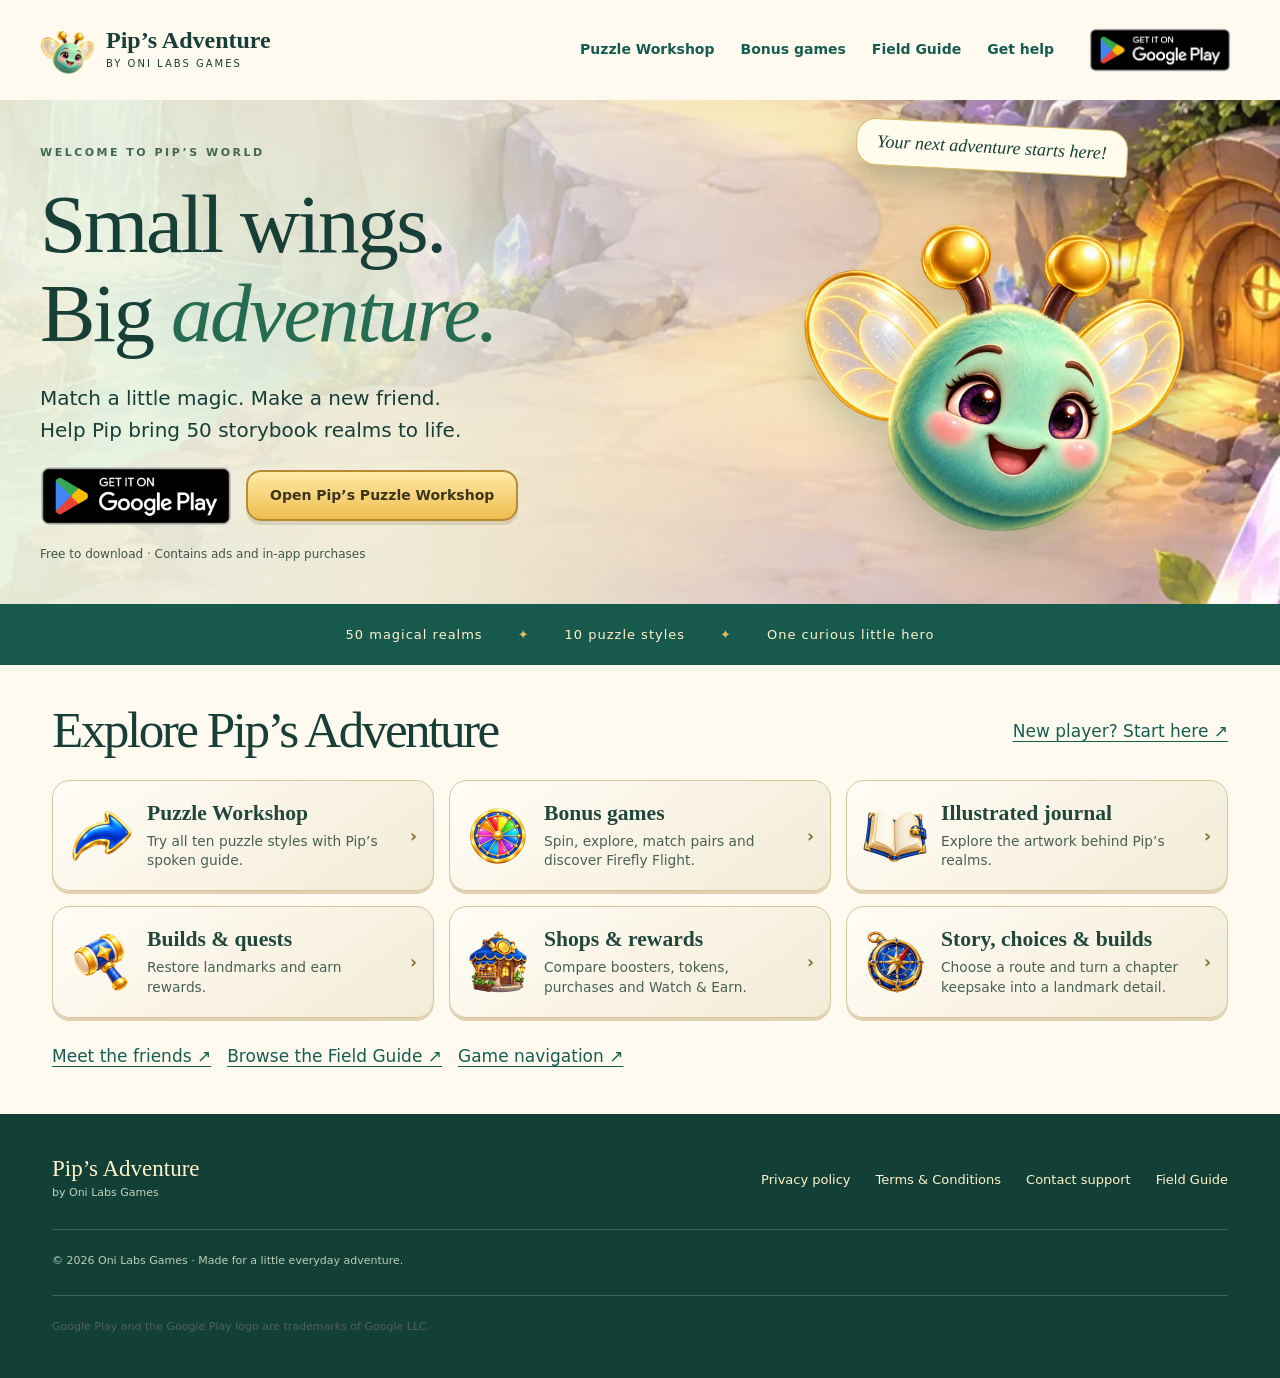
==== index.html @ 431d083e "Update the Android wallet, trail gift and story choice guides" ====
<!doctype html>
<html lang="en-CA">
<head>
<!-- Google tag (gtag.js) -->
<script async src="https://www.googletagmanager.com/gtag/js?id=G-JYRZ8F8B67"></script>
<script>
  window.dataLayer = window.dataLayer || [];
  function gtag(){dataLayer.push(arguments);}
  gtag('js', new Date());
  gtag('config', 'G-JYRZ8F8B67');
</script>
<meta charset="utf-8"><meta name="viewport" content="width=device-width,initial-scale=1">
<title>Pip’s Adventure · A little magic, a helping hand</title>
<meta name="description" content="Meet Pip and friends, explore magical worlds and find your next move. The official player guide to puzzles, boosters, building, Discovery, Daily Pairs and Firefly Flight.">
<meta name="theme-color" content="#175c50"><link rel="canonical" href="https://cliffman1978-source.github.io/">
<meta property="og:title" content="Pip’s Adventure · Your next little adventure"><meta property="og:description" content="Meet the friends. Learn the puzzles. Bring a world to life."><meta property="og:image" content="https://cliffman1978-source.github.io/assets/forest.webp"><meta property="og:type" content="website">
<link rel="icon" href="assets/pip.webp" type="image/webp"><link rel="stylesheet" href="style.css?v=chapter-walkthrough"><script src="site.js?v=adventure-hub" defer></script><script src="guide-visuals.js?v=adventure-hub" defer></script>
</head><body>
<a class="skip" href="#main">Skip to content</a>
<header class="header"><a class="brand" href="#home"><img src="assets/pip.webp" alt="" width="54" height="54"><span>Pip’s Adventure<small>BY ONI LABS GAMES</small></span></a><nav aria-label="Main navigation"><a href="#puzzles">Puzzle Workshop</a><a href="#bonus">Bonus games</a><a href="#guide">Field Guide</a><a href="#support">Get help</a><a class="play-badge" href="https://play.google.com/store/apps/details?id=com.puzzlequest.newgame"><img src="assets/google-play-badge.png" alt="Get it on Google Play" width="646" height="250"></a></nav></header>
<main id="main"><div class="back-hub" hidden><a href="#explore">‹ All features</a></div>
<section id="home" class="hero" aria-labelledby="title"><div class="hero-art" aria-hidden="true"></div><div class="hero-content"><span class="eyebrow">WELCOME TO PIP’S WORLD</span><h1 id="title">Small wings.<br>Big <em>adventure.</em></h1><p>Match a little magic. Make a new friend.<br>Help Pip bring 50 storybook realms to life.</p><div class="actions"><a class="play-badge" href="https://play.google.com/store/apps/details?id=com.puzzlequest.newgame"><img src="assets/google-play-badge.png" alt="Get it on Google Play" width="646" height="250"></a><a class="button gold" href="#puzzles">Open Pip’s Puzzle Workshop</a></div><p class="fine">Free to download · Contains ads and in-app purchases</p></div><div class="pip-hero"><span class="hello">Your next adventure starts here!</span><img src="assets/pip.webp" width="512" height="512" alt="Pip, a cheerful mint-green fairy with glowing golden wings" fetchpriority="high"></div></section>
<div class="trail-strip"><span>50 magical realms</span><span aria-hidden="true">✦</span><span>10 puzzle styles</span><span aria-hidden="true">✦</span><span>One curious little hero</span></div>
<section class="section hub" id="explore"><div class="hub-heading"><h2>Explore Pip’s Adventure</h2><a href="#start">New player? Start here ↗</a></div><div class="hub-grid"><a class="hub-tile" href="#puzzles"><img src="assets/icons/move.webp" width="64" height="64" alt=""><span><strong>Puzzle Workshop</strong><small>Try all ten puzzle styles with Pip’s spoken guide.</small></span><b aria-hidden="true">›</b></a><a class="hub-tile" href="#bonus"><img src="assets/icons/wheel.webp" width="64" height="64" alt=""><span><strong>Bonus games</strong><small>Spin, explore, match pairs and discover Firefly Flight.</small></span><b aria-hidden="true">›</b></a><a class="hub-tile" href="#journal"><img src="assets/icons/book.webp" width="64" height="64" alt=""><span><strong>Illustrated journal</strong><small>Explore the artwork behind Pip’s realms.</small></span><b aria-hidden="true">›</b></a><a class="hub-tile" href="#worlds"><img src="assets/icons/hammer.webp" width="64" height="64" alt=""><span><strong>Builds &amp; quests</strong><small>Restore landmarks and earn rewards.</small></span><b aria-hidden="true">›</b></a><a class="hub-tile" href="#shops"><img src="assets/icons/coin_shop.webp" width="64" height="64" alt=""><span><strong>Shops &amp; rewards</strong><small>Compare boosters, tokens, purchases and Watch &amp; Earn.</small></span><b aria-hidden="true">›</b></a><a class="hub-tile" href="#story"><img src="assets/icons/compass.webp" width="64" height="64" alt=""><span><strong>Story, choices &amp; builds</strong><small>Choose a route and turn a chapter keepsake into a landmark detail.</small></span><b aria-hidden="true">›</b></a></div><div class="hub-links"><a href="#friends">Meet the friends ↗</a><a href="#guide">Browse the Field Guide ↗</a><a href="#navigation">Game navigation ↗</a></div></section>
<section class="section puzzle-workshop" id="puzzles" aria-labelledby="practice-title">
<span id="films" aria-hidden="true"></span><h2 id="practice-title">Pip’s Puzzle Workshop</h2>
<p>Practise a move with Sunflower Valley’s flower gems. Choose a puzzle style, then tap the board or listen to the game’s guide.</p>
<div id="puzzle-practice" hidden><div class="practice-copy"><label for="practice-mode">Puzzle style</label>
<select id="practice-mode"><option value="swap">Match 3</option><option value="tap_groups">Gather</option><option value="diagonal_swap">Diagonal Match</option><option value="cross_gather">Cross Gather</option><option value="rising_tides">Rising Tides</option><option value="row_shift">River Rows</option><option value="column_shift">Wind Columns</option><option value="star_hop">Star Hop</option><option value="diagonal_groups">Diagonal Gather</option><option value="bloom_groups">Bloom Gather</option></select>
<p class="practice-rule"></p><div class="practice-speech" role="group" aria-label="Spoken puzzle guidance"><button type="button" data-cue="rule">Hear the rule</button><button type="button" data-cue="tip">Hear a move tip</button></div><audio id="practice-voice" preload="none"></audio><label class="practice-confirm-pref"><input type="checkbox" id="speak-correct" checked> Speak correct moves</label>
<p class="practice-details"></p></div><div class="practice-play"><div class="practice-board" role="group" aria-label="Practice board, three rows and four columns"></div>
<p role="status" aria-live="polite"></p><div class="practice-actions"><button type="button" class="practice-hint">Show a hint</button><button type="button" class="practice-reset">Try again</button></div></div></div>
<noscript><p>Open the <a href="#guide">Field Guide</a> for the illustrated rules for all ten styles.</p></noscript>
<script type="application/json" id="practice-data">[{"mode": "swap", "title": "MATCH 3", "controls": "Swap up, down, left or right. Make a row or column of 3+ matching gems.", "details": "Swipe between neighbouring gems, or tap one and then the other. Diagonal swaps and diagonal matches do not count. A swap that makes no match moves back.", "caption": "Swap up to make a row of three."}, {"mode": "tap_groups", "title": "GATHER", "controls": "Tap 2+ same-colour gems touching up, down, left or right. No swapping or diagonals.", "details": "Tap any gem in the connected group to clear it. Groups can turn corners along shared edges. After gems fall, new connections involving gems already on the board can clear automatically without another move. Groups made entirely of new refill gems wait for your next tap. Groups of 5–6 make a row power, 7–8 a bomb, and 9+ a rainbow. Tap a power to activate it.", "caption": "Tap the pair; both touching gems clear."}, {"mode": "diagonal_swap", "title": "DIAGONAL MATCH", "controls": "Swap neighbours, including diagonally. Make a row or column of 3+ matching gems.", "details": "Swipe between neighbouring gems, or tap one and then the other. You may swap diagonally, but a diagonal line does not count as a match.", "caption": "Swap diagonally to make a horizontal row of three."}, {"mode": "cross_gather", "title": "CROSS GATHER", "controls": "Tap a gem: clear 2+ of its colour in straight lines up/down/left/right. No turns.", "details": "The tapped gem counts toward the total. Each line stops at a different colour, gap or blocker. Lines cannot turn corners or go diagonally. After gems fall, new connections involving gems already on the board can clear automatically without another move. Groups made entirely of new refill gems wait for your next tap. Groups of 5–6 make a row power, 7–8 a bomb, and 9+ a rainbow. Tap a power to activate it.", "caption": "Tap the centre: straight lines clear; the matching corner stays."}, {"mode": "rising_tides", "title": "RISING TIDES", "controls": "Swap to match 3+ in a row or column. Gems rise; deliver relics to the TOP arrows.", "details": "Swap neighbouring gems up, down, left or right. Gems refill from below. Clear ABOVE a relic to lift it to the top exit.", "caption": "Make a row of three; gems rise and refill from below."}, {"mode": "row_shift", "title": "RIVER ROWS", "controls": "Shift a row one space left or right. Make a row or column of 3+ matching gems.", "details": "Swipe left or right, or tap two horizontal neighbours. The connected row wraps at its ends; gaps and blockers stop the segment. Tap a power to fire it, or shift its row to fire it. A shift with no match or power moves back.", "caption": "Swipe one space left; the row wraps and makes a column of three."}, {"mode": "column_shift", "title": "WIND COLUMNS", "controls": "Shift a column one space up or down. Make a row or column of 3+ matching gems.", "details": "Swipe up or down, or tap two vertical neighbours. The connected column wraps at its ends; gaps and blockers stop the segment. Tap a power to fire it, or shift its column to fire it. A shift with no match or power moves back.", "caption": "Swipe one space up; the column wraps and makes a row of three."}, {"mode": "star_hop", "title": "STAR HOP", "controls": "Tap a gem, then a gold-ringed gem to swap them. Line up 3 of one colour in a row or column.", "details": "The two gems swap places in an L: two spaces across and one up or down, or two up or down and one across. Either end can complete the line. A hop with a power gem activates it.", "caption": "Tap the two ends of the L. Watch the three matching gems line up."}, {"mode": "diagonal_groups", "title": "DIAGONAL GATHER", "controls": "Tap 2+ same-colour gems touching by an edge OR a corner. No swapping.", "details": "The whole connected group clears, including diagonal connections. After gems fall, new connections involving gems already on the board can clear automatically without another move. Groups made entirely of new refill gems wait for your next tap. Groups of 5–6 make a row power, 7–8 a bomb, and 9+ a rainbow. Tap a power to activate it.", "caption": "Tap the pair connected diagonally; both gems clear."}, {"mode": "bloom_groups", "title": "BLOOM GATHER", "controls": "Tap 3+ same-colour gems touching up, down, left or right. Pairs do not clear.", "details": "No swapping or diagonals. Groups can turn corners along shared edges. After gems fall, new connections involving gems already on the board can clear automatically without another move. Groups made entirely of new refill gems wait for your next tap. Groups of 5–6 make a row power, 7–8 a bomb, and 9+ a rainbow. Tap a power to activate it.", "caption": "Tap all three connected gems in the L-shaped group."}]</script>
<h3 class="journal-title">Which move helps you win?</h3><div class="practice-notes"><article><h4>Read the goal before you move</h4><p>If the goal asks for blue gems, a long red match can spend a move without advancing that counter. Tap the goal panel during a level to review what remains.</p><audio controls preload="none" aria-label="Listen to the game cue for goals" src="assets/puzzle-voice/goals.mp3"></audio><a href="#your-mission">Level goals ↗</a></article><article><h4>Ice and crates need different hits</h4><p>Make a match on an icy tile to remove a layer. For a crate, make the match beside it. The dots on each obstacle show how many hits it still needs.</p><audio controls preload="none" aria-label="Listen to the game cue for obstacles" src="assets/puzzle-voice/obstacles.mp3"></audio><a href="#break-the-ice">Obstacle guide ↗</a></article><article><h4>Make a power, then fire it</h4><p>In a swap puzzle, a T or L of five matching gems makes a bomb. In Gather, a connected group of seven or eight makes one. If the goal counts activations, fire the bomb to advance the counter.</p><audio controls preload="none" aria-label="Listen to the game cue for powers" src="assets/puzzle-voice/powers.mp3"></audio><a href="#make-a-bomb">Bomb rules ↗</a></article></div><script defer src="puzzle-lab.js?v=correct-move"></script></section>
<section class="section" id="journal"><h2>Pip’s illustrated journal</h2><div class="realm-gallery"><figure><a href="assets/journal/coral-kingdom.webp" aria-label="View full illustration of Coral Kingdom"><img src="assets/journal/coral-kingdom.webp" width="896" height="1344" loading="lazy" alt="A shell-lined path winds past pink coral and turquoise underwater terraces."></a><figcaption>Coral Kingdom</figcaption></figure><figure><a href="assets/journal/copperleaf-railway.webp" aria-label="View full illustration of Copperleaf Railway"><img src="assets/journal/copperleaf-railway.webp" width="896" height="1344" loading="lazy" alt="Copper rails cross timber bridges above waterfalls and autumn woodland."></a><figcaption>Copperleaf Railway</figcaption></figure><figure><a href="assets/journal/paperwing-library.webp" aria-label="View full illustration of Paperwing Library"><img src="assets/journal/paperwing-library.webp" width="896" height="1344" loading="lazy" alt="Book-shaped bridges lead through green terraces to a golden library above the clouds."></a><figcaption>Paperwing Library</figcaption></figure><figure><a href="assets/journal/aurora-palace.webp" aria-label="View full illustration of Aurora Palace"><img src="assets/journal/aurora-palace.webp" width="896" height="1344" loading="lazy" alt="Lanterns mark an icy mountain trail beneath the northern lights."></a><figcaption>Aurora Palace</figcaption></figure></div></section>
<section class="section first-steps" id="start"><div class="section-intro"><span class="eyebrow">YOUR FIRST FEW STEPS</span><h2>A world worth<br>putting back together.</h2><p>Every puzzle is another step on Pip’s journey. Here’s where to begin.</p></div><ol class="steps"><li><span class="step-number">01</span><div><h3>Read your mission</h3><p>Open Play and check the level briefing. Complete every goal before your moves or time run out. Different puzzle styles use different controls.</p><a href="#your-mission">Understand your goals ↗</a></div></li><li><span class="step-number">02</span><div><h3>Make your next move</h3><p>Match, gather or shift gems. Create power gems, work around obstacles and follow the gold hint arrow when you need a nudge.</p><a href="#guide" data-pick="Puzzle styles">Explore all ten puzzle styles ↗</a></div></li><li><span class="step-number">03</span><div><h3>Build something lovely</h3><p>Earn Build Coins from your level ratings. Tap a highlighted building on My Map to restore its next stage and continue the story.</p><a href="#build-your-world">Learn about building ↗</a></div></li></ol></section>
<section class="section story-guide" id="story">
<h2>How Pip’s story, choices &amp; builds work</h2>
<p>A chapter connects five puzzle levels to one story decision and a worksite. Your route decides where Pip plays. Your ending gives Pip a keepsake. At the worksite, you decide what to make with it.</p>
<div class="chapter-steps">
<article><img src="assets/icons/book.webp" width="54" height="54" alt=""><h3>Choose where Pip goes</h3><p>Open the current chapter in Pip’s Journal. Listen to the scene, pause, or use <strong>Choose a route</strong> to jump to the decision. Each card shows where Pip can go and what it takes to unlock the route.</p><p>In the Android update, blue is free, mint requires one rewarded ad, lavender requires two, and gold shows the coin price. A gold route asks you to confirm the price. You can choose another path before you pay. Once saved, the route stays with that chapter, and revisiting it costs nothing.</p></article>
<article><img src="assets/icons/compass.webp" width="54" height="54" alt=""><h3>Choose how the encounter ends</h3><p>On your route, read the clue and pick one of two endings. The buttons tell you what Pip can do. Once you choose, the story reveals what happened, which keepsake Pip found, and any gold gained or lost.</p><p>Your destination sets the realm for the chapter’s five puzzles. Your ending helps determine the next chapter’s destinations. A keepsake can also bring back someone you helped. Use <strong>Chapter notes</strong> to revisit the story.</p></article>
<article><img src="assets/icons/hammer.webp" width="54" height="54" alt=""><h3>Bring the keepsake to the worksite</h3><p>After the ending, choose <strong>Build with</strong> your keepsake. Preview one of four designs on the parcel. Choose the free detail, complete the ads shown for an ad-supported detail, or confirm the displayed gold price for a premium detail. The saved detail appears on the landmark. Your route determines which designs you can pick.</p><p>Placing a design saves your plan. To construct the stage, spend the Build Coins shown at the worksite. If the landmark is already finished, use <strong>Decorate with</strong> to add missing story details to the existing build.</p></article>
</div>
<details class="chapter-example"><summary>See a worked example from chapter one <small>Story spoilers</small></summary>
<p>At the footbridge, Pip hears scratching beneath the boards. Across the water, a lantern flashes back. For levels 1–5, the four route cards offer these choices:</p>
<table><thead><tr><th scope="col">Pip’s choice</th><th scope="col">Puzzle realm</th><th scope="col">Fare</th></tr></thead><tbody>
<tr><td>Crawl under the bridge</td><td>Crystal Caverns</td><td>Free</td></tr>
<tr><td>Answer the lantern</td><td>Moonlight Marsh</td><td>Watch 1 ad</td></tr>
<tr><td>Wake the ferry bell</td><td>Toybox Town</td><td>Watch 2 ads</td></tr>
<tr><td>Charter the atlas ship</td><td>Velvet Theater</td><td>100 gold</td></tr>
</tbody></table>
<p><strong>Suppose you crawl under the bridge.</strong> A water vole is holding up a beam, and a silver button is wedged underneath. Pip can free the vole or save the button. Choose what matters to you, then see what Pip brings back from the bridge.</p>
<p>Back at the worksite, preview a detail on the foundation. Each later stage has its own design choices. If you later choose <strong>Call on your guide</strong>, a traveller recognizes the keepsake you brought from the bridge.</p>
</details>
<h3>How to pay for a build</h3><p><strong>Gold</strong> pays for optional premium routes and landmark designs. <strong>Build Coins</strong> pay for construction. A foundation costs <strong>4 Build Coins</strong>, the framework costs <strong>6</strong>, and the finishing touches cost <strong>10</strong>. That’s 20 Build Coins for one complete landmark.</p>
<p>Winning a level awards 1, 2 or 3 Build Coins according to your star rating. If you replay a one-star win and improve it to three stars, you earn the two additional coins. After five first-time wins in a chapter, the keeper checks your saved balance and supplies any shortfall for eligible construction once that chapter.</p>
<div class="hub-links"><a href="#friends">Meet Pip’s friends ↗</a><a href="#build-your-world">Building rules ↗</a><a href="#navigation-journal">Journal controls ↗</a></div>
</section>
<section class="friends-section" id="friends"><div class="section-heading"><div><span class="eyebrow">A FEW FAMILIAR FACES</span><h2>You’re in good company.</h2></div><p><a href="#story">How chapter routes work ↗</a><br>Meet the friends along Pip’s journey.<br>In the Android story update, choose where Pip goes next. Each chapter offers a free route, two routes unlocked by rewarded ads, and a route paid for with gold. Your choice sets the realm for five puzzles, and your ending helps decide the next destinations.</p></div><div class="friends"><article class="friend"><div class="portrait"><img src="assets/rowan.webp" alt="Rowan, a character from Pip’s Adventure" width="512" height="512" loading="lazy"></div><h3>Rowan</h3><p>Restore Rowan’s workshop along your journey.</p></article><article class="friend"><div class="portrait"><img src="assets/lyra.webp" alt="Lyra, a character from Pip’s Adventure" width="512" height="512" loading="lazy"></div><h3>Lyra</h3><p>Bring music back to Lyra’s tuning house.</p></article><article class="friend"><div class="portrait"><img src="assets/tavi.webp" alt="Tavi, a character from Pip’s Adventure" width="512" height="512" loading="lazy"></div><h3>Tavi</h3><p>Find Tavi’s trail lodge and the next path ahead.</p></article><article class="friend"><div class="portrait"><img src="assets/nix.webp" alt="Nix, a character from Pip’s Adventure" width="512" height="512" loading="lazy"></div><h3>Nix</h3><p>Help restore Nix’s ice bridge.</p></article><article class="friend"><div class="portrait"><img src="assets/mara.webp" alt="Mara, a character from Pip’s Adventure" width="512" height="512" loading="lazy"></div><h3>Mara</h3><p>Discover Mara’s observatory as the story unfolds.</p></article></div></section>
<section class="section guide-section" id="guide"><span id="shops"></span><span id="worlds"></span><div class="section-heading"><div><span class="eyebrow">THE PLAYER’S FIELD GUIDE</span><h2>Field Guide</h2></div><p>Game rules, useful tips and where to find things.<br> Choose a topic or search for what you need. Open a card to see its illustration and animation.</p></div><div class="guide-tools" hidden><label class="search-label" for="guide-search">What would you like help with?</label><div class="search-row"><input type="search" id="guide-search" placeholder="Try “relics”, “rainbow” or “firefly”…" autocomplete="off"><button type="button" id="clear-search">Clear</button></div><div class="filters" role="group" aria-label="Filter guide by topic"><button type="button" class="filter" data-category="All topics" aria-pressed="true">All topics</button><button type="button" class="filter" data-category="Getting started" aria-pressed="false">Getting started</button><button type="button" class="filter" data-category="Puzzle styles" aria-pressed="false">Puzzle styles</button><button type="button" class="filter" data-category="Puzzle rules" aria-pressed="false">Puzzle rules</button><button type="button" class="filter" data-category="Boosters &amp; hints" aria-pressed="false">Boosters &amp; hints</button><button type="button" class="filter" data-category="Worlds &amp; quests" aria-pressed="false">Worlds &amp; quests</button><button type="button" class="filter" data-category="Bonus games" aria-pressed="false">Bonus games</button><button type="button" class="filter" data-category="Shops &amp; rewards" aria-pressed="false">Shops &amp; rewards</button><button type="button" class="filter nav-guide-filter" data-category="Navigation guide" aria-pressed="false">Navigation guide</button></div><p class="result-count" id="result-count" role="status" aria-live="polite"></p></div><noscript><p>All guide topics are listed below. Open any heading to read it.</p></noscript><div id="guide-list"><details class="lesson" id="game-updates" data-category="Getting started"><summary><img class="lesson-icon" src="assets/icons/book.webp" alt="" width="56" height="56" loading="lazy"><span><small>Getting started</small>Game Updates</span><span class="plus" aria-hidden="true">+</span></summary><div class="lesson-body"><p>When an update is required, tap Google Play on the update screen, install the update, then return to Pip’s Adventure. If the update is still required, check your internet connection and try Google Play again. Updating the installed game keeps its saved progress. Contact support before uninstalling or clearing app data.</p><a class="permalink" href="#game-updates">Link to this tip ↗</a></div></details>
<details class="lesson" id="choose-your-progress" data-category="Getting started"><summary><img class="lesson-icon" src="assets/icons/book.webp" alt="" width="56" height="56" loading="lazy"><span><small>Getting started</small>Choose Your Progress</span><span class="plus" aria-hidden="true">+</span></summary><div class="lesson-body"><p>When a different Google Play save is found, compare the level and coin balance shown for each option. Use Google Play Save replaces progress on this device and keeps a local recovery copy. Keep Current Progress preserves this device’s progress and enables its automatic backups. The two saves are not merged. Choose one option to continue.</p><a class="permalink" href="#choose-your-progress">Link to this tip ↗</a></div></details>
<details class="lesson" id="save-status" data-category="Getting started"><summary><img class="lesson-icon" src="assets/icons/book.webp" alt="" width="56" height="56" loading="lazy"><span><small>Getting started</small>Save Status</span><span class="plus" aria-hidden="true">+</span></summary><div class="lesson-body"><p>Open Menu → Settings → Save Status. Progress saves on this device automatically. On Android, Google Play Games also backs up when your profile and the service are available; no separate game account is needed. Use the same Play Games profile on a replacement Android device. Check the status before switching devices. Backups can be delayed while offline or when the service is unavailable. Apple/iCloud saving and Android-to-iPhone transfer are not included.</p><a class="permalink" href="#save-status">Link to this tip ↗</a></div></details>
<details class="lesson" id="find-your-controls" data-category="Getting started"><summary><img class="lesson-icon" src="assets/icons/settings.webp" alt="" width="56" height="56" loading="lazy"><span><small>Getting started</small>Find Your Controls</span><span class="plus" aria-hidden="true">+</span></summary><div class="lesson-body"><figure class="guide-demo" data-demo="CONTROLS"><canvas width="900" height="480" role="img" aria-label="Find Your Controls: Tap a button; Back returns safely">Tap a button; Back returns safely</canvas><figcaption>Tap a button; Back returns safely</figcaption><div class="demo-controls"><button type="button" class="demo-toggle" aria-label="Play animation: Find Your Controls">Play animation</button><button type="button" class="demo-replay" aria-label="Replay animation: Find Your Controls">Replay ↻</button><span>Illustrated example</span></div></figure><p>Open Menu → Settings → Volume Controls to adjust music and effects or turn Voice on or off. When guidance is muted, tap the voice button at the top of the screen to hear the current directions again. Menu → Guides opens the Field Guide; Bonus and Shop &amp; Items group games and supplies. Gentle upbeat music varies by world and activity, with three arrangements across each world’s puzzle progress; warning cues become more urgent with 20 seconds or 5 moves left, and again at 7 seconds or 2 moves. On Android, the bottom menu shows your gold coins and lives throughout play. The puzzle header shows your level and score. Use Pause during a puzzle; My Map and Quests remain in the bottom navigation between levels.</p><a class="permalink" href="#find-your-controls" aria-label="Link to Find Your Controls">Link to this tip ↗</a></div></details>
<details class="lesson" id="lives-pause" data-category="Getting started"><summary><img class="lesson-icon" src="assets/icons/life.webp" alt="" width="56" height="56" loading="lazy"><span><small>Getting started</small>Lives &amp; Pause</span><span class="plus" aria-hidden="true">+</span></summary><div class="lesson-body"><figure class="guide-demo" data-demo="LIFE"><canvas width="900" height="480" role="img" aria-label="Lives &amp; Pause: Claim a banked life">Claim a banked life</canvas><figcaption>Claim a banked life</figcaption><div class="demo-controls"><button type="button" class="demo-toggle" aria-label="Play animation: Lives &amp; Pause">Play animation</button><button type="button" class="demo-replay" aria-label="Replay animation: Lives &amp; Pause">Replay ↻</button><span>Illustrated example</span></div></figure><p>Lost lives refill over time. If you have banked lives, tap USE SAVED LIFE in the out-of-lives popup to claim one without visiting Inventory. On a failed level, then tap TRY AGAIN. Pause to take a break, restart or open sound settings. A failed level costs one life.</p><a class="permalink" href="#lives-pause" aria-label="Link to Lives &amp; Pause">Link to this tip ↗</a></div></details>
<details class="lesson" id="match-move" data-category="Getting started"><summary><img class="lesson-icon" src="assets/icons/move.webp" alt="" width="56" height="56" loading="lazy"><span><small>Getting started</small>Match &amp; Move</span><span class="plus" aria-hidden="true">+</span></summary><div class="lesson-body"><figure class="guide-demo" data-demo="MODE:swap"><canvas width="900" height="480" role="img" aria-label="Match &amp; Move: Watch the move, the match and the clearing gems.">Watch the move, the match and the clearing gems.</canvas><figcaption>Watch the move, the match and the clearing gems.</figcaption><div class="demo-controls"><button type="button" class="demo-toggle" aria-label="Play animation: Match &amp; Move">Play animation</button><button type="button" class="demo-replay" aria-label="Replay animation: Match &amp; Move">Replay ↻</button><span>Illustrated example</span></div></figure><p>Swap neighboring gems to match 3 or more. Swipe up, down, left or right. A swap with no match moves back.</p><a class="permalink" href="#match-move" aria-label="Link to Match &amp; Move">Link to this tip ↗</a></div></details>
<details class="lesson" id="ten-puzzle-styles" data-category="Getting started"><summary><img class="lesson-icon" src="assets/icons/book.webp" alt="" width="56" height="56" loading="lazy"><span><small>Getting started</small>Ten Puzzle Styles</span><span class="plus" aria-hidden="true">+</span></summary><div class="lesson-body"><figure class="guide-demo" data-demo="MODE:swap"><canvas width="900" height="480" role="img" aria-label="Ten Puzzle Styles: Watch the move, the match and the clearing gems.">Watch the move, the match and the clearing gems.</canvas><figcaption>Watch the move, the match and the clearing gems.</figcaption><div class="demo-controls"><button type="button" class="demo-toggle" aria-label="Play animation: Ten Puzzle Styles">Play animation</button><button type="button" class="demo-replay" aria-label="Replay animation: Ten Puzzle Styles">Replay ↻</button><span>Illustrated example</span></div></figure><p>Each puzzle-style card explains its controls and shows an animated example. Check your level briefing for the active style. Examples repeat without spending moves or lives. All ten styles rotate from the second world onward.</p><a class="permalink" href="#ten-puzzle-styles" aria-label="Link to Ten Puzzle Styles">Link to this tip ↗</a></div></details>
<details class="lesson" id="your-mission" data-category="Getting started"><summary><img class="lesson-icon" src="assets/icons/goals.webp" alt="" width="56" height="56" loading="lazy"><span><small>Getting started</small>Your Mission</span><span class="plus" aria-hidden="true">+</span></summary><div class="lesson-body"><figure class="guide-demo" data-demo="GOALS"><canvas width="900" height="480" role="img" aria-label="Your Mission: Complete every marked goal">Complete every marked goal</canvas><figcaption>Complete every marked goal</figcaption><div class="demo-controls"><button type="button" class="demo-toggle" aria-label="Play animation: Your Mission">Play animation</button><button type="button" class="demo-replay" aria-label="Replay animation: Your Mission">Replay ↻</button><span>Illustrated example</span></div></figure><p>Read the opening quest briefing. Tap the goal panel to review it. Watch the counters below the board. Complete every goal before your moves or time run out.</p><a class="permalink" href="#your-mission" aria-label="Link to Your Mission">Link to this tip ↗</a></div></details>
<details class="lesson" id="bloom-gather" data-category="Puzzle styles"><summary><img class="lesson-icon" src="assets/icons/move.webp" alt="" width="56" height="56" loading="lazy"><span><small>Puzzle styles</small>Bloom Gather</span><span class="plus" aria-hidden="true">+</span></summary><div class="lesson-body"><figure class="guide-demo" data-demo="MODE:bloom_groups"><canvas width="900" height="480" role="img" aria-label="Bloom Gather: Tap all three connected gems in the L-shaped group.">Tap all three connected gems in the L-shaped group.</canvas><figcaption>Tap all three connected gems in the L-shaped group.</figcaption><div class="demo-controls"><button type="button" class="demo-toggle" aria-label="Play animation: Bloom Gather">Play animation</button><button type="button" class="demo-replay" aria-label="Replay animation: Bloom Gather">Replay ↻</button><span>Illustrated example</span></div></figure><p>Tap 3+ same-colour gems touching up, down, left or right. Pairs do not clear. No swapping or diagonals. Groups can turn corners along shared edges. After gems fall, new connections involving gems already on the board can clear automatically without another move. Groups made entirely of new refill gems wait for your next tap. Groups of 5–6 make a row power, 7–8 a bomb, and 9+ a rainbow. Tap a power to activate it.</p><audio controls preload="none" aria-label="Listen to Bloom Gather instructions" src="assets/puzzle-voice/bloom_groups.mp3"></audio><a class="permalink" href="#bloom-gather" aria-label="Link to Bloom Gather">Link to this tip ↗</a></div></details>
<details class="lesson" id="cross-gather" data-category="Puzzle styles"><summary><img class="lesson-icon" src="assets/icons/move.webp" alt="" width="56" height="56" loading="lazy"><span><small>Puzzle styles</small>Cross Gather</span><span class="plus" aria-hidden="true">+</span></summary><div class="lesson-body"><figure class="guide-demo" data-demo="MODE:cross_gather"><canvas width="900" height="480" role="img" aria-label="Cross Gather: Tap the centre: straight lines clear; the matching corner stays.">Tap the centre: straight lines clear; the matching corner stays.</canvas><figcaption>Tap the centre: straight lines clear; the matching corner stays.</figcaption><div class="demo-controls"><button type="button" class="demo-toggle" aria-label="Play animation: Cross Gather">Play animation</button><button type="button" class="demo-replay" aria-label="Replay animation: Cross Gather">Replay ↻</button><span>Illustrated example</span></div></figure><p>Tap a gem: clear 2+ of its colour in straight lines up/down/left/right. No turns. The tapped gem counts toward the total. Each line stops at a different colour, gap or blocker. Lines cannot turn corners or go diagonally. After gems fall, new connections involving gems already on the board can clear automatically without another move. Groups made entirely of new refill gems wait for your next tap. Groups of 5–6 make a row power, 7–8 a bomb, and 9+ a rainbow. Tap a power to activate it.</p><audio controls preload="none" aria-label="Listen to Cross Gather instructions" src="assets/puzzle-voice/cross_gather.mp3"></audio><a class="permalink" href="#cross-gather" aria-label="Link to Cross Gather">Link to this tip ↗</a></div></details>
<details class="lesson" id="diagonal-gather" data-category="Puzzle styles"><summary><img class="lesson-icon" src="assets/icons/move.webp" alt="" width="56" height="56" loading="lazy"><span><small>Puzzle styles</small>Diagonal Gather</span><span class="plus" aria-hidden="true">+</span></summary><div class="lesson-body"><figure class="guide-demo" data-demo="MODE:diagonal_groups"><canvas width="900" height="480" role="img" aria-label="Diagonal Gather: Tap the pair connected diagonally; both gems clear.">Tap the pair connected diagonally; both gems clear.</canvas><figcaption>Tap the pair connected diagonally; both gems clear.</figcaption><div class="demo-controls"><button type="button" class="demo-toggle" aria-label="Play animation: Diagonal Gather">Play animation</button><button type="button" class="demo-replay" aria-label="Replay animation: Diagonal Gather">Replay ↻</button><span>Illustrated example</span></div></figure><p>Tap 2+ same-colour gems touching by an edge OR a corner. No swapping. The whole connected group clears, including diagonal connections. After gems fall, new connections involving gems already on the board can clear automatically without another move. Groups made entirely of new refill gems wait for your next tap. Groups of 5–6 make a row power, 7–8 a bomb, and 9+ a rainbow. Tap a power to activate it.</p><audio controls preload="none" aria-label="Listen to Diagonal Gather instructions" src="assets/puzzle-voice/diagonal_groups.mp3"></audio><a class="permalink" href="#diagonal-gather" aria-label="Link to Diagonal Gather">Link to this tip ↗</a></div></details>
<details class="lesson" id="diagonal-match" data-category="Puzzle styles"><summary><img class="lesson-icon" src="assets/icons/move.webp" alt="" width="56" height="56" loading="lazy"><span><small>Puzzle styles</small>Diagonal Match</span><span class="plus" aria-hidden="true">+</span></summary><div class="lesson-body"><figure class="guide-demo" data-demo="MODE:diagonal_swap"><canvas width="900" height="480" role="img" aria-label="Diagonal Match: Swap diagonally to make a horizontal row of three.">Swap diagonally to make a horizontal row of three.</canvas><figcaption>Swap diagonally to make a horizontal row of three.</figcaption><div class="demo-controls"><button type="button" class="demo-toggle" aria-label="Play animation: Diagonal Match">Play animation</button><button type="button" class="demo-replay" aria-label="Replay animation: Diagonal Match">Replay ↻</button><span>Illustrated example</span></div></figure><p>Swap neighbours, including diagonally. Make a row or column of 3+ matching gems. Swipe between neighbouring gems, or tap one and then the other. You may swap diagonally, but a diagonal line does not count as a match.</p><audio controls preload="none" aria-label="Listen to Diagonal Match instructions" src="assets/puzzle-voice/diagonal_swap.mp3"></audio><a class="permalink" href="#diagonal-match" aria-label="Link to Diagonal Match">Link to this tip ↗</a></div></details>
<details class="lesson" id="gather" data-category="Puzzle styles"><summary><img class="lesson-icon" src="assets/icons/move.webp" alt="" width="56" height="56" loading="lazy"><span><small>Puzzle styles</small>Gather</span><span class="plus" aria-hidden="true">+</span></summary><div class="lesson-body"><figure class="guide-demo" data-demo="MODE:tap_groups"><canvas width="900" height="480" role="img" aria-label="Gather: Tap the pair; both touching gems clear.">Tap the pair; both touching gems clear.</canvas><figcaption>Tap the pair; both touching gems clear.</figcaption><div class="demo-controls"><button type="button" class="demo-toggle" aria-label="Play animation: Gather">Play animation</button><button type="button" class="demo-replay" aria-label="Replay animation: Gather">Replay ↻</button><span>Illustrated example</span></div></figure><p>Tap 2+ same-colour gems touching up, down, left or right. No swapping or diagonals. Tap any gem in the connected group to clear it. Groups can turn corners along shared edges. After gems fall, new connections involving gems already on the board can clear automatically without another move. Groups made entirely of new refill gems wait for your next tap. Groups of 5–6 make a row power, 7–8 a bomb, and 9+ a rainbow. Tap a power to activate it.</p><audio controls preload="none" aria-label="Listen to Gather instructions" src="assets/puzzle-voice/tap_groups.mp3"></audio><a class="permalink" href="#gather" aria-label="Link to Gather">Link to this tip ↗</a></div></details>
<details class="lesson" id="match-3" data-category="Puzzle styles"><summary><img class="lesson-icon" src="assets/icons/move.webp" alt="" width="56" height="56" loading="lazy"><span><small>Puzzle styles</small>Match 3</span><span class="plus" aria-hidden="true">+</span></summary><div class="lesson-body"><figure class="guide-demo" data-demo="MODE:swap"><canvas width="900" height="480" role="img" aria-label="Match 3: Swap up to make a row of three.">Swap up to make a row of three.</canvas><figcaption>Swap up to make a row of three.</figcaption><div class="demo-controls"><button type="button" class="demo-toggle" aria-label="Play animation: Match 3">Play animation</button><button type="button" class="demo-replay" aria-label="Replay animation: Match 3">Replay ↻</button><span>Illustrated example</span></div></figure><p>Swap up, down, left or right. Make a row or column of 3+ matching gems. Swipe between neighbouring gems, or tap one and then the other. Diagonal swaps and diagonal matches do not count. A swap that makes no match moves back.</p><audio controls preload="none" aria-label="Listen to Match 3 instructions" src="assets/puzzle-voice/swap.mp3"></audio><a class="permalink" href="#match-3" aria-label="Link to Match 3">Link to this tip ↗</a></div></details>
<details class="lesson" id="rising-tides" data-category="Puzzle styles"><summary><img class="lesson-icon" src="assets/icons/move.webp" alt="" width="56" height="56" loading="lazy"><span><small>Puzzle styles</small>Rising Tides</span><span class="plus" aria-hidden="true">+</span></summary><div class="lesson-body"><figure class="guide-demo" data-demo="MODE:rising_tides"><canvas width="900" height="480" role="img" aria-label="Rising Tides: Make a row of three; gems rise and refill from below.">Make a row of three; gems rise and refill from below.</canvas><figcaption>Make a row of three; gems rise and refill from below.</figcaption><div class="demo-controls"><button type="button" class="demo-toggle" aria-label="Play animation: Rising Tides">Play animation</button><button type="button" class="demo-replay" aria-label="Replay animation: Rising Tides">Replay ↻</button><span>Illustrated example</span></div></figure><p>Swap to match 3+ in a row or column. Gems rise; deliver relics to the TOP arrows. Swap neighbouring gems up, down, left or right. Gems refill from below. Clear ABOVE a relic to lift it to the top exit.</p><audio controls preload="none" aria-label="Listen to Rising Tides instructions" src="assets/puzzle-voice/rising_tides.mp3"></audio><a class="permalink" href="#rising-tides" aria-label="Link to Rising Tides">Link to this tip ↗</a></div></details>
<details class="lesson" id="river-rows" data-category="Puzzle styles"><summary><img class="lesson-icon" src="assets/icons/move.webp" alt="" width="56" height="56" loading="lazy"><span><small>Puzzle styles</small>River Rows</span><span class="plus" aria-hidden="true">+</span></summary><div class="lesson-body"><figure class="guide-demo" data-demo="MODE:row_shift"><canvas width="900" height="480" role="img" aria-label="River Rows: Swipe one space left; the row wraps and makes a column of three.">Swipe one space left; the row wraps and makes a column of three.</canvas><figcaption>Swipe one space left; the row wraps and makes a column of three.</figcaption><div class="demo-controls"><button type="button" class="demo-toggle" aria-label="Play animation: River Rows">Play animation</button><button type="button" class="demo-replay" aria-label="Replay animation: River Rows">Replay ↻</button><span>Illustrated example</span></div></figure><p>Shift a row one space left or right. Make a row or column of 3+ matching gems. Swipe left or right, or tap two horizontal neighbours. The connected row wraps at its ends; gaps and blockers stop the segment. Tap a power to fire it, or shift its row to fire it. A shift with no match or power moves back.</p><audio controls preload="none" aria-label="Listen to River Rows instructions" src="assets/puzzle-voice/row_shift.mp3"></audio><a class="permalink" href="#river-rows" aria-label="Link to River Rows">Link to this tip ↗</a></div></details>
<details class="lesson" id="star-hop" data-category="Puzzle styles"><summary><img class="lesson-icon" src="assets/icons/move.webp" alt="" width="56" height="56" loading="lazy"><span><small>Puzzle styles</small>Star Hop</span><span class="plus" aria-hidden="true">+</span></summary><div class="lesson-body"><figure class="guide-demo" data-demo="MODE:star_hop"><canvas width="900" height="480" role="img" aria-label="Star Hop: Tap the two ends of the L. Watch the three matching gems line up.">Tap the two ends of the L. Watch the three matching gems line up.</canvas><figcaption>Tap the two ends of the L. Watch the three matching gems line up.</figcaption><div class="demo-controls"><button type="button" class="demo-toggle" aria-label="Play animation: Star Hop">Play animation</button><button type="button" class="demo-replay" aria-label="Replay animation: Star Hop">Replay ↻</button><span>Illustrated example</span></div></figure><p>Tap a gem, then a gold-ringed gem to swap them. Line up 3 of one colour in a row or column. The two gems swap places in an L: two spaces across and one up or down, or two up or down and one across. Either end can complete the line. A hop with a power gem activates it.</p><audio controls preload="none" aria-label="Listen to Star Hop instructions" src="assets/puzzle-voice/star_hop.mp3"></audio><a class="permalink" href="#star-hop" aria-label="Link to Star Hop">Link to this tip ↗</a></div></details>
<details class="lesson" id="wind-columns" data-category="Puzzle styles"><summary><img class="lesson-icon" src="assets/icons/move.webp" alt="" width="56" height="56" loading="lazy"><span><small>Puzzle styles</small>Wind Columns</span><span class="plus" aria-hidden="true">+</span></summary><div class="lesson-body"><figure class="guide-demo" data-demo="MODE:column_shift"><canvas width="900" height="480" role="img" aria-label="Wind Columns: Swipe one space up; the column wraps and makes a row of three.">Swipe one space up; the column wraps and makes a row of three.</canvas><figcaption>Swipe one space up; the column wraps and makes a row of three.</figcaption><div class="demo-controls"><button type="button" class="demo-toggle" aria-label="Play animation: Wind Columns">Play animation</button><button type="button" class="demo-replay" aria-label="Replay animation: Wind Columns">Replay ↻</button><span>Illustrated example</span></div></figure><p>Shift a column one space up or down. Make a row or column of 3+ matching gems. Swipe up or down, or tap two vertical neighbours. The connected column wraps at its ends; gaps and blockers stop the segment. Tap a power to fire it, or shift its column to fire it. A shift with no match or power moves back.</p><audio controls preload="none" aria-label="Listen to Wind Columns instructions" src="assets/puzzle-voice/column_shift.mp3"></audio><a class="permalink" href="#wind-columns" aria-label="Link to Wind Columns">Link to this tip ↗</a></div></details>
<details class="lesson" id="break-the-ice" data-category="Puzzle rules"><summary><img class="lesson-icon" src="assets/icons/book.webp" alt="" width="56" height="56" loading="lazy"><span><small>Puzzle rules</small>Break The Ice</span><span class="plus" aria-hidden="true">+</span></summary><div class="lesson-body"><figure class="guide-demo" data-demo="OBSTACLE:6"><canvas width="900" height="480" role="img" aria-label="Break The Ice: Match ON ice">Match ON ice</canvas><figcaption>Match ON ice</figcaption><div class="demo-controls"><button type="button" class="demo-toggle" aria-label="Play animation: Break The Ice">Play animation</button><button type="button" class="demo-replay" aria-label="Replay animation: Break The Ice">Replay ↻</button><span>Illustrated example</span></div></figure><p>Look for the bright blue crystal frame and frosted corners. Match ON the tile or hit it with powers. Pale dots on the dark bottom badge show remaining layers.</p><a class="permalink" href="#break-the-ice" aria-label="Link to Break The Ice">Link to this tip ↗</a></div></details>
<details class="lesson" id="combine-powers" data-category="Puzzle rules"><summary><img class="lesson-icon" src="assets/icons/lightning.webp" alt="" width="56" height="56" loading="lazy"><span><small>Puzzle rules</small>Combine Powers</span><span class="plus" aria-hidden="true">+</span></summary><div class="lesson-body"><figure class="guide-demo" data-demo="COMBINE"><canvas width="900" height="480" role="img" aria-label="Combine Powers: Swap two powers together">Swap two powers together</canvas><figcaption>Swap two powers together</figcaption><div class="demo-controls"><button type="button" class="demo-toggle" aria-label="Play animation: Combine Powers">Play animation</button><button type="button" class="demo-replay" aria-label="Replay animation: Combine Powers">Replay ↻</button><span>Illustrated example</span></div></figure><p>In swap styles, swap two neighboring power gems for a stronger combination. In shifting styles, every existing power in the shifted segment fires at its new position. Their clear areas work together.</p><a class="permalink" href="#combine-powers" aria-label="Link to Combine Powers">Link to this tip ↗</a></div></details>
<details class="lesson" id="crack-the-stones" data-category="Puzzle rules"><summary><img class="lesson-icon" src="assets/icons/book.webp" alt="" width="56" height="56" loading="lazy"><span><small>Puzzle rules</small>Crack The Stones</span><span class="plus" aria-hidden="true">+</span></summary><div class="lesson-body"><figure class="guide-demo" data-demo="OBSTACLE:13"><canvas width="900" height="480" role="img" aria-label="Crack The Stones: Adjacent matches crack stone">Adjacent matches crack stone</canvas><figcaption>Adjacent matches crack stone</figcaption><div class="demo-controls"><button type="button" class="demo-toggle" aria-label="Play animation: Crack The Stones">Play animation</button><button type="button" class="demo-replay" aria-label="Replay animation: Crack The Stones">Replay ↻</button><span>Illustrated example</span></div></figure><p>Stone blocks stop swaps and falling gems. Adjacent matches break one layer; a direct power or hammer hit breaks two. The dots show remaining layers.</p><a class="permalink" href="#crack-the-stones" aria-label="Link to Crack The Stones">Link to this tip ↗</a></div></details>
<details class="lesson" id="cut-the-vines" data-category="Puzzle rules"><summary><img class="lesson-icon" src="assets/icons/book.webp" alt="" width="56" height="56" loading="lazy"><span><small>Puzzle rules</small>Cut The Vines</span><span class="plus" aria-hidden="true">+</span></summary><div class="lesson-body"><figure class="guide-demo" data-demo="OBSTACLE:12"><canvas width="900" height="480" role="img" aria-label="Cut The Vines: Match NEXT TO vines">Match NEXT TO vines</canvas><figcaption>Match NEXT TO vines</figcaption><div class="demo-controls"><button type="button" class="demo-toggle" aria-label="Play animation: Cut The Vines">Play animation</button><button type="button" class="demo-replay" aria-label="Replay animation: Cut The Vines">Replay ↻</button><span>Illustrated example</span></div></figure><p>Look for the frame of twisting copper roots and plum leaves. Match NEXT TO it. Pale dots on the dark bottom badge show remaining layers; gems can move through.</p><a class="permalink" href="#cut-the-vines" aria-label="Link to Cut The Vines">Link to this tip ↗</a></div></details>
<details class="lesson" id="deliver-story-relics" data-category="Puzzle rules"><summary><img class="lesson-icon" src="assets/icons/lantern.webp" alt="" width="56" height="56" loading="lazy"><span><small>Puzzle rules</small>Deliver Story Relics</span><span class="plus" aria-hidden="true">+</span></summary><div class="lesson-body"><figure class="guide-demo" data-demo="RELIC_DIRECTIONS"><canvas width="900" height="480" role="img" aria-label="Deliver Story Relics: Normal: down · Rising Tides: up">Normal: down · Rising Tides: up</canvas><figcaption>Normal: down · Rising Tides: up</figcaption><div class="demo-controls"><button type="button" class="demo-toggle" aria-label="Play animation: Deliver Story Relics">Play animation</button><button type="button" class="demo-replay" aria-label="Replay animation: Deliver Story Relics">Replay ↻</button><span>Illustrated example</span></div></figure><p>Each world has its own story object. Normally, clear gems below it to reach the bottom gold arrows. In Rising Tides, clear ABOVE the relic to lift it to the TOP arrows. Relics cannot be blasted away.</p><a class="permalink" href="#deliver-story-relics" aria-label="Link to Deliver Story Relics">Link to this tip ↗</a></div></details>
<details class="lesson" id="free-reshuffles" data-category="Puzzle rules"><summary><img class="lesson-icon" src="assets/icons/shuffle.webp" alt="" width="56" height="56" loading="lazy"><span><small>Puzzle rules</small>Free Reshuffles</span><span class="plus" aria-hidden="true">+</span></summary><div class="lesson-body"><figure class="guide-demo" data-demo="SHUFFLE"><canvas width="900" height="480" role="img" aria-label="Free Reshuffles: Mix gems; keep goals">Mix gems; keep goals</canvas><figcaption>Mix gems; keep goals</figcaption><div class="demo-controls"><button type="button" class="demo-toggle" aria-label="Play animation: Free Reshuffles">Play animation</button><button type="button" class="demo-replay" aria-label="Replay animation: Free Reshuffles">Replay ↻</button><span>Illustrated example</span></div></figure><p>No legal matches, or the same small tap group keeps being your only option? Pip warns you before a free shuffle. Your goals stay in place, no booster is spent, and the clock pauses during the warning.</p><a class="permalink" href="#free-reshuffles" aria-label="Link to Free Reshuffles">Link to this tip ↗</a></div></details>
<details class="lesson" id="light-the-story-route" data-category="Puzzle rules"><summary><img class="lesson-icon" src="assets/icons/book.webp" alt="" width="56" height="56" loading="lazy"><span><small>Puzzle rules</small>Light The Story Route</span><span class="plus" aria-hidden="true">+</span></summary><div class="lesson-body"><figure class="guide-demo" data-demo="BEACONS"><canvas width="900" height="480" role="img" aria-label="Light The Story Route: Light the numbered route in order">Light the numbered route in order</canvas><figcaption>Light the numbered route in order</figcaption><div class="demo-controls"><button type="button" class="demo-toggle" aria-label="Play animation: Light The Story Route">Play animation</button><button type="button" class="demo-replay" aria-label="Replay animation: Light The Story Route">Replay ↻</button><span>Illustrated example</span></div></figure><p>Match on beacon 1, then 2 and onward. Only the glowing numbered tile receives light; power hits work too.</p><a class="permalink" href="#light-the-story-route" aria-label="Link to Light The Story Route">Link to this tip ↗</a></div></details>
<details class="lesson" id="make-a-bomb" data-category="Puzzle rules"><summary><img class="lesson-icon" src="assets/icons/bomb.webp" alt="" width="56" height="56" loading="lazy"><span><small>Puzzle rules</small>Make A Bomb</span><span class="plus" aria-hidden="true">+</span></summary><div class="lesson-body"><figure class="guide-demo" data-demo="POWER:BOMB"><canvas width="900" height="480" role="img" aria-label="Make A Bomb: Swap and gather modes create powers in different ways.">Swap and gather modes create powers in different ways.</canvas><figcaption>Swap and gather modes create powers in different ways.</figcaption><div class="demo-controls"><button type="button" class="demo-toggle" aria-label="Play animation: Make A Bomb">Play animation</button><button type="button" class="demo-replay" aria-label="Replay animation: Make A Bomb">Replay ↻</button><span>Illustrated example</span></div></figure><p>Join a row of 3 and a column of 3 at one shared gem: 5 gems forming a T or L. This creates a bomb. In Gather styles, clear a group of 7 or 8 to create one. Swap or match a bomb to explode. In Gather and shifting styles, tap it to explode.</p><a class="permalink" href="#make-a-bomb" aria-label="Link to Make A Bomb">Link to this tip ↗</a></div></details>
<details class="lesson" id="no-match-penalties" data-category="Puzzle rules"><summary><img class="lesson-icon" src="assets/icons/time.webp" alt="" width="56" height="56" loading="lazy"><span><small>Puzzle rules</small>No-Match Penalties</span><span class="plus" aria-hidden="true">+</span></summary><div class="lesson-body"><figure class="guide-demo" data-demo="PENALTY"><canvas width="900" height="480" role="img" aria-label="No-Match Penalties: Hard or higher: no-match moves cost a turn">Hard or higher: no-match moves cost a turn</canvas><figcaption>Hard or higher: no-match moves cost a turn</figcaption><div class="demo-controls"><button type="button" class="demo-toggle" aria-label="Play animation: No-Match Penalties">Play animation</button><button type="button" class="demo-replay" aria-label="Replay animation: No-Match Penalties">Replay ↻</button><span>Illustrated example</span></div></figure><p>Hard, Extreme and Legendary: a swap or line shift without a match or activated power, or a group below the required size, costs 1 move or 3 seconds. Blocked swaps and selection taps cost nothing. Lower tiers have no penalty.</p><a class="permalink" href="#no-match-penalties" aria-label="Link to No-Match Penalties">Link to this tip ↗</a></div></details>
<details class="lesson" id="open-the-crates" data-category="Puzzle rules"><summary><img class="lesson-icon" src="assets/icons/book.webp" alt="" width="56" height="56" loading="lazy"><span><small>Puzzle rules</small>Open The Crates</span><span class="plus" aria-hidden="true">+</span></summary><div class="lesson-body"><figure class="guide-demo" data-demo="OBSTACLE:7"><canvas width="900" height="480" role="img" aria-label="Open The Crates: Match NEXT TO crates">Match NEXT TO crates</canvas><figcaption>Match NEXT TO crates</figcaption><div class="demo-controls"><button type="button" class="demo-toggle" aria-label="Play animation: Open The Crates">Play animation</button><button type="button" class="demo-replay" aria-label="Replay animation: Open The Crates">Replay ↻</button><span>Illustrated example</span></div></figure><p>Look for the wooden crate with gold corners. Match beside it or hit it with powers. Pale dots on the dark bottom badge show how many hits remain.</p><a class="permalink" href="#open-the-crates" aria-label="Link to Open The Crates">Link to this tip ↗</a></div></details>
<details class="lesson" id="rainbow-power" data-category="Puzzle rules"><summary><img class="lesson-icon" src="assets/icons/rainbow.webp" alt="" width="56" height="56" loading="lazy"><span><small>Puzzle rules</small>Rainbow Power</span><span class="plus" aria-hidden="true">+</span></summary><div class="lesson-body"><figure class="guide-demo" data-demo="POWER:RAINBOW"><canvas width="900" height="480" role="img" aria-label="Rainbow Power: Swap and gather modes create powers in different ways.">Swap and gather modes create powers in different ways.</canvas><figcaption>Swap and gather modes create powers in different ways.</figcaption><div class="demo-controls"><button type="button" class="demo-toggle" aria-label="Play animation: Rainbow Power">Play animation</button><button type="button" class="demo-replay" aria-label="Replay animation: Rainbow Power">Replay ↻</button><span>Illustrated example</span></div></figure><p>In swap and shifting styles, match five in a straight line. In Gather styles, clear a group of 9 or more. Swap the rainbow gem with a color to clear that color. In Gather or shifting styles, tapping it clears its own gem color.</p><a class="permalink" href="#rainbow-power" aria-label="Link to Rainbow Power">Link to this tip ↗</a></div></details>
<details class="lesson" id="row-column-powers" data-category="Puzzle rules"><summary><img class="lesson-icon" src="assets/icons/lightning.webp" alt="" width="56" height="56" loading="lazy"><span><small>Puzzle rules</small>Row &amp; Column Powers</span><span class="plus" aria-hidden="true">+</span></summary><div class="lesson-body"><figure class="guide-demo" data-demo="POWER:ROW"><canvas width="900" height="480" role="img" aria-label="Row &amp; Column Powers: Swap and gather modes create powers in different ways.">Swap and gather modes create powers in different ways.</canvas><figcaption>Swap and gather modes create powers in different ways.</figcaption><div class="demo-controls"><button type="button" class="demo-toggle" aria-label="Play animation: Row &amp; Column Powers">Play animation</button><button type="button" class="demo-replay" aria-label="Replay animation: Row &amp; Column Powers">Replay ↻</button><span>Illustrated example</span></div></figure><p>In swap and shifting styles, match four in a row to make a power gem. In Gather styles, clear a group of 5 or 6 to make a row power. Swap it with a neighbor to clear its row or column. In Gather or line-shifting styles, tap it; shifting a powered line also fires it.</p><a class="permalink" href="#row-column-powers" aria-label="Link to Row &amp; Column Powers">Link to this tip ↗</a></div></details>
<details class="lesson" id="set-off-powers" data-category="Puzzle rules"><summary><img class="lesson-icon" src="assets/icons/lightning.webp" alt="" width="56" height="56" loading="lazy"><span><small>Puzzle rules</small>Set Off Powers</span><span class="plus" aria-hidden="true">+</span></summary><div class="lesson-body"><figure class="guide-demo" data-demo="FIRE_POWER"><canvas width="900" height="480" role="img" aria-label="Set Off Powers: Watch the example">Watch the example</canvas><figcaption>Watch the example</figcaption><div class="demo-controls"><button type="button" class="demo-toggle" aria-label="Play animation: Set Off Powers">Play animation</button><button type="button" class="demo-replay" aria-label="Replay animation: Set Off Powers">Replay ↻</button><span>Illustrated example</span></div></figure><p>Create powers with 4 in a line, 5 in a line, or 5 in a T or L. Gather styles instead use groups of 5–6 for row powers, 7–8 for bombs, or 9+ for rainbows. Then swap or match them to fire; in Gather or shifting styles, tap a power. Shifting its line also activates it. Making one alone does not count as firing it.</p><a class="permalink" href="#set-off-powers" aria-label="Link to Set Off Powers">Link to this tip ↗</a></div></details>
<details class="lesson" id="bomb-booster" data-category="Boosters &amp; hints"><summary><img class="lesson-icon" src="assets/icons/bomb.webp" alt="" width="56" height="56" loading="lazy"><span><small>Boosters &amp; hints</small>Bomb Booster</span><span class="plus" aria-hidden="true">+</span></summary><div class="lesson-body"><figure class="guide-demo" data-demo="BOMB"><canvas width="900" height="480" role="img" aria-label="Bomb Booster: Blast a 3 × 3 area">Blast a 3 × 3 area</canvas><figcaption>Blast a 3 × 3 area</figcaption><div class="demo-controls"><button type="button" class="demo-toggle" aria-label="Play animation: Bomb Booster">Play animation</button><button type="button" class="demo-replay" aria-label="Replay animation: Bomb Booster">Replay ↻</button><span>Illustrated example</span></div></figure><p>Select a target, then use Bomb to hit the surrounding 3 by 3 area.</p><a class="permalink" href="#bomb-booster" aria-label="Link to Bomb Booster">Link to this tip ↗</a></div></details>
<details class="lesson" id="extra-time-or-moves" data-category="Boosters &amp; hints"><summary><img class="lesson-icon" src="assets/icons/time.webp" alt="" width="56" height="56" loading="lazy"><span><small>Boosters &amp; hints</small>Extra Time Or Moves</span><span class="plus" aria-hidden="true">+</span></summary><div class="lesson-body"><figure class="guide-demo" data-demo="TIME"><canvas width="900" height="480" role="img" aria-label="Extra Time Or Moves: +30 seconds / +5 moves">+30 seconds / +5 moves</canvas><figcaption>+30 seconds / +5 moves</figcaption><div class="demo-controls"><button type="button" class="demo-toggle" aria-label="Play animation: Extra Time Or Moves">Play animation</button><button type="button" class="demo-replay" aria-label="Replay animation: Extra Time Or Moves">Replay ↻</button><span>Illustrated example</span></div></figure><p>The clock booster adds 30 seconds on timed levels, or 5 moves on move-limited levels.</p><a class="permalink" href="#extra-time-or-moves" aria-label="Link to Extra Time Or Moves">Link to this tip ↗</a></div></details>
<details class="lesson" id="hammer" data-category="Boosters &amp; hints"><summary><img class="lesson-icon" src="assets/icons/hammer.webp" alt="" width="56" height="56" loading="lazy"><span><small>Boosters &amp; hints</small>Hammer</span><span class="plus" aria-hidden="true">+</span></summary><div class="lesson-body"><figure class="guide-demo" data-demo="HAMMER"><canvas width="900" height="480" role="img" aria-label="Hammer: Hit one selected tile">Hit one selected tile</canvas><figcaption>Hit one selected tile</figcaption><div class="demo-controls"><button type="button" class="demo-toggle" aria-label="Play animation: Hammer">Play animation</button><button type="button" class="demo-replay" aria-label="Replay animation: Hammer">Replay ↻</button><span>Illustrated example</span></div></figure><p>Select the tile you want to hit, then tap Hammer. Without a selection it picks a useful goal tile.</p><a class="permalink" href="#hammer" aria-label="Link to Hammer">Link to this tip ↗</a></div></details>
<details class="lesson" id="lightning-booster" data-category="Boosters &amp; hints"><summary><img class="lesson-icon" src="assets/icons/lightning.webp" alt="" width="56" height="56" loading="lazy"><span><small>Boosters &amp; hints</small>Lightning Booster</span><span class="plus" aria-hidden="true">+</span></summary><div class="lesson-body"><figure class="guide-demo" data-demo="LIGHTNING"><canvas width="900" height="480" role="img" aria-label="Lightning Booster: Clear a row + column">Clear a row + column</canvas><figcaption>Clear a row + column</figcaption><div class="demo-controls"><button type="button" class="demo-toggle" aria-label="Play animation: Lightning Booster">Play animation</button><button type="button" class="demo-replay" aria-label="Replay animation: Lightning Booster">Replay ↻</button><span>Illustrated example</span></div></figure><p>Select a target, then use Lightning to strike its full row and column.</p><a class="permalink" href="#lightning-booster" aria-label="Link to Lightning Booster">Link to this tip ↗</a></div></details>
<details class="lesson" id="need-a-hint" data-category="Boosters &amp; hints"><summary><img class="lesson-icon" src="assets/icons/hint.webp" alt="" width="56" height="56" loading="lazy"><span><small>Boosters &amp; hints</small>Need A Hint?</span><span class="plus" aria-hidden="true">+</span></summary><div class="lesson-body"><figure class="guide-demo" data-demo="HINT"><canvas width="900" height="480" role="img" aria-label="Need A Hint?: Highlights a move">Highlights a move</canvas><figcaption>Highlights a move</figcaption><div class="demo-controls"><button type="button" class="demo-toggle" aria-label="Play animation: Need A Hint?">Play animation</button><button type="button" class="demo-replay" aria-label="Replay animation: Need A Hint?">Replay ↻</button><span>Illustrated example</span></div></figure><p>Opening moves, Hint boosters and the free hint after 15 seconds without a touch highlight a legal move. For moving gems, follow the gold arrow from its starting dot to its pointed tip. Tap-only puzzles highlight a group or power instead. Opening and idle hints never spend coins or hint inventory. Hints do not move gems for you.</p><a class="permalink" href="#need-a-hint" aria-label="Link to Need A Hint?">Link to this tip ↗</a></div></details>
<details class="lesson" id="rainbow-booster" data-category="Boosters &amp; hints"><summary><img class="lesson-icon" src="assets/icons/rainbow.webp" alt="" width="56" height="56" loading="lazy"><span><small>Boosters &amp; hints</small>Rainbow Booster</span><span class="plus" aria-hidden="true">+</span></summary><div class="lesson-body"><figure class="guide-demo" data-demo="RAINBOW"><canvas width="900" height="480" role="img" aria-label="Rainbow Booster: Clear one gem color">Clear one gem color</canvas><figcaption>Clear one gem color</figcaption><div class="demo-controls"><button type="button" class="demo-toggle" aria-label="Play animation: Rainbow Booster">Play animation</button><button type="button" class="demo-replay" aria-label="Replay animation: Rainbow Booster">Replay ↻</button><span>Illustrated example</span></div></figure><p>Select a gem, then tap Rainbow to remove its color. With no selection, it chooses a useful color.</p><a class="permalink" href="#rainbow-booster" aria-label="Link to Rainbow Booster">Link to this tip ↗</a></div></details>
<details class="lesson" id="shuffle" data-category="Boosters &amp; hints"><summary><img class="lesson-icon" src="assets/icons/shuffle.webp" alt="" width="56" height="56" loading="lazy"><span><small>Boosters &amp; hints</small>Shuffle</span><span class="plus" aria-hidden="true">+</span></summary><div class="lesson-body"><figure class="guide-demo" data-demo="SHUFFLE"><canvas width="900" height="480" role="img" aria-label="Shuffle: Mix gems; keep goals">Mix gems; keep goals</canvas><figcaption>Mix gems; keep goals</figcaption><div class="demo-controls"><button type="button" class="demo-toggle" aria-label="Play animation: Shuffle">Play animation</button><button type="button" class="demo-replay" aria-label="Replay animation: Shuffle">Replay ↻</button><span>Illustrated example</span></div></figure><p>Mix the gems to discover fresh matches. Your goals, moves and obstacles stay in place.</p><a class="permalink" href="#shuffle" aria-label="Link to Shuffle">Link to this tip ↗</a></div></details>
<details class="lesson" id="build-your-world" data-category="Worlds &amp; quests"><summary><img class="lesson-icon" src="assets/icons/build_coin.webp" alt="" width="56" height="56" loading="lazy"><span><small>Worlds &amp; quests</small>Build Your World</span><span class="plus" aria-hidden="true">+</span></summary><div class="lesson-body"><figure class="guide-demo" data-demo="BUILD"><canvas width="900" height="480" role="img" aria-label="Build Your World: Foundation, framework, then finished landmark">Foundation, framework, then finished landmark</canvas><figcaption>Foundation, framework, then finished landmark</figcaption><div class="demo-controls"><button type="button" class="demo-toggle" aria-label="Play animation: Build Your World">Play animation</button><button type="button" class="demo-replay" aria-label="Replay animation: Build Your World">Replay ↻</button><span>Illustrated example</span></div></figure><p>Tap a highlighted building on My Map. Its dock shows the saved stages and cost; construction happens at that same parcel. Close the dock to keep exploring. Win 1, 2 or 3 Build Coins to match your level rating. Improving a previous rating earns only the difference; repeating it earns none. Build stages cost 4, 6 and 10 Build Coins: 20 per project, 80 per world. Gold coins are separate. After five first wins in a chapter, the keeper supplies only the coins still missing to finish eligible projects, counting your saved balance first. This help is awarded once per chapter. Saved credits are used before new support, so surplus gradually pays for future construction. Existing buildings stay paid and saved balances are preserved.</p><a class="permalink" href="#build-your-world" aria-label="Link to Build Your World">Link to this tip ↗</a></div></details>
<details class="lesson" id="easy-circle" data-category="Worlds &amp; quests"><summary><img class="lesson-icon" src="assets/icons/book.webp" alt="" width="56" height="56" loading="lazy"><span><small>Worlds &amp; quests</small>Easy · Circle</span><span class="plus" aria-hidden="true">+</span></summary><div class="lesson-body"><figure class="guide-demo" data-demo="DIFFICULTY:0"><canvas width="900" height="480" role="img" aria-label="Easy · Circle: The same difficulty shapes shown on the map.">The same difficulty shapes shown on the map.</canvas><figcaption>The same difficulty shapes shown on the map.</figcaption><div class="demo-controls"><button type="button" class="demo-toggle" aria-label="Play animation: Easy · Circle">Play animation</button><button type="button" class="demo-replay" aria-label="Replay animation: Easy · Circle">Replay ↻</button><span>Illustrated example</span></div></figure><p>A round badge marks open boards and forgiving move limits. Learn a goal without racing a clock.</p><a class="permalink" href="#easy-circle" aria-label="Link to Easy · Circle">Link to this tip ↗</a></div></details>
<details class="lesson" id="extreme-hexagon" data-category="Worlds &amp; quests"><summary><img class="lesson-icon" src="assets/icons/book.webp" alt="" width="56" height="56" loading="lazy"><span><small>Worlds &amp; quests</small>Extreme · Hexagon</span><span class="plus" aria-hidden="true">+</span></summary><div class="lesson-body"><figure class="guide-demo" data-demo="DIFFICULTY:3"><canvas width="900" height="480" role="img" aria-label="Extreme · Hexagon: The same difficulty shapes shown on the map.">The same difficulty shapes shown on the map.</canvas><figcaption>The same difficulty shapes shown on the map.</figcaption><div class="demo-controls"><button type="button" class="demo-toggle" aria-label="Play animation: Extreme · Hexagon">Play animation</button><button type="button" class="demo-replay" aria-label="Replay animation: Extreme · Hexagon">Replay ↻</button><span>Illustrated example</span></div></figure><p>A six-sided badge marks complex boards and multiple goals. Build and combine your own power gems.</p><a class="permalink" href="#extreme-hexagon" aria-label="Link to Extreme · Hexagon">Link to this tip ↗</a></div></details>
<details class="lesson" id="hard-diamond" data-category="Worlds &amp; quests"><summary><img class="lesson-icon" src="assets/icons/book.webp" alt="" width="56" height="56" loading="lazy"><span><small>Worlds &amp; quests</small>Hard · Diamond</span><span class="plus" aria-hidden="true">+</span></summary><div class="lesson-body"><figure class="guide-demo" data-demo="DIFFICULTY:2"><canvas width="900" height="480" role="img" aria-label="Hard · Diamond: The same difficulty shapes shown on the map.">The same difficulty shapes shown on the map.</canvas><figcaption>The same difficulty shapes shown on the map.</figcaption><div class="demo-controls"><button type="button" class="demo-toggle" aria-label="Play animation: Hard · Diamond">Play animation</button><button type="button" class="demo-replay" aria-label="Replay animation: Hard · Diamond">Replay ↻</button><span>Illustrated example</span></div></figure><p>A diamond marks tighter allowances and combined goals. Plan power gems and delivery routes before swapping.</p><a class="permalink" href="#hard-diamond" aria-label="Link to Hard · Diamond">Link to this tip ↗</a></div></details>
<details class="lesson" id="legendary-star" data-category="Worlds &amp; quests"><summary><img class="lesson-icon" src="assets/icons/book.webp" alt="" width="56" height="56" loading="lazy"><span><small>Worlds &amp; quests</small>Legendary · Star</span><span class="plus" aria-hidden="true">+</span></summary><div class="lesson-body"><figure class="guide-demo" data-demo="DIFFICULTY:4"><canvas width="900" height="480" role="img" aria-label="Legendary · Star: The same difficulty shapes shown on the map.">The same difficulty shapes shown on the map.</canvas><figcaption>The same difficulty shapes shown on the map.</figcaption><div class="demo-controls"><button type="button" class="demo-toggle" aria-label="Play animation: Legendary · Star">Play animation</button><button type="button" class="demo-replay" aria-label="Replay animation: Legendary · Star">Replay ↻</button><span>Illustrated example</span></div></figure><p>A five-point star marks the highest tier: three or more goals and demanding routes. Every move or second matters.</p><a class="permalink" href="#legendary-star" aria-label="Link to Legendary · Star">Link to this tip ↗</a></div></details>
<details class="lesson" id="map-story" data-category="Worlds &amp; quests"><summary><img class="lesson-icon" src="assets/icons/map.webp" alt="" width="56" height="56" loading="lazy"><span><small>Worlds &amp; quests</small>Map &amp; Story</span><span class="plus" aria-hidden="true">+</span></summary><div class="lesson-body"><figure class="guide-demo" data-demo="MAP"><canvas width="900" height="480" role="img" aria-label="Map &amp; Story: Follow the gold Play button">Follow the gold Play button</canvas><figcaption>Follow the gold Play button</figcaption><div class="demo-controls"><button type="button" class="demo-toggle" aria-label="Play animation: Map &amp; Story">Play animation</button><button type="button" class="demo-replay" aria-label="Replay animation: Map &amp; Story">Replay ↻</button><span>Illustrated example</span></div></figure><p>Open Menu → Worlds → My World Map to explore all 50 realms. My Map returns to your current town; Quests opens your tasks and unclaimed rewards. At the welcome screen, continue your journey or open the map. In the journal, Choose a route shows four destinations for a five-level chapter. In the Android update, blue is free, mint requires one rewarded ad, lavender requires two, and gold shows the coin price. Your saved route sets the story and puzzle realm for those levels. Your ending changes the places offered next chapter.</p><a class="permalink" href="#map-story" aria-label="Link to Map &amp; Story">Link to this tip ↗</a></div></details>
<details class="lesson" id="map-difficulty-key" data-category="Worlds &amp; quests"><summary><img class="lesson-icon" src="assets/icons/goals.webp" alt="" width="56" height="56" loading="lazy"><span><small>Worlds &amp; quests</small>Map Difficulty Key</span><span class="plus" aria-hidden="true">+</span></summary><div class="lesson-body"><figure class="guide-demo" data-demo="DIFFICULTY:ALL"><canvas width="900" height="480" role="img" aria-label="Map Difficulty Key: The same difficulty shapes shown on the map.">The same difficulty shapes shown on the map.</canvas><figcaption>The same difficulty shapes shown on the map.</figcaption><div class="demo-controls"><button type="button" class="demo-toggle" aria-label="Play animation: Map Difficulty Key">Play animation</button><button type="button" class="demo-replay" aria-label="Replay animation: Map Difficulty Key">Replay ↻</button><span>Illustrated example</span></div></figure><p>The map badge shows difficulty, not the board layout. Look for these six shapes before choosing a level. Gray means locked.</p><a class="permalink" href="#map-difficulty-key" aria-label="Link to Map Difficulty Key">Link to this tip ↗</a></div></details>
<details class="lesson" id="medium-clipped-square" data-category="Worlds &amp; quests"><summary><img class="lesson-icon" src="assets/icons/book.webp" alt="" width="56" height="56" loading="lazy"><span><small>Worlds &amp; quests</small>Medium · Clipped Square</span><span class="plus" aria-hidden="true">+</span></summary><div class="lesson-body"><figure class="guide-demo" data-demo="DIFFICULTY:1"><canvas width="900" height="480" role="img" aria-label="Medium · Clipped Square: The same difficulty shapes shown on the map.">The same difficulty shapes shown on the map.</canvas><figcaption>The same difficulty shapes shown on the map.</figcaption><div class="demo-controls"><button type="button" class="demo-toggle" aria-label="Play animation: Medium · Clipped Square">Play animation</button><button type="button" class="demo-replay" aria-label="Replay animation: Medium · Clipped Square">Replay ↻</button><span>Illustrated example</span></div></figure><p>A square with clipped corners marks a step up. Plan matches around obstacles; some levels use a timer.</p><a class="permalink" href="#medium-clipped-square" aria-label="Link to Medium · Clipped Square">Link to this tip ↗</a></div></details>
<details class="lesson" id="quest-skills" data-category="Worlds &amp; quests"><summary><img class="lesson-icon" src="assets/icons/book.webp" alt="" width="56" height="56" loading="lazy"><span><small>Worlds &amp; quests</small>Quest Skills</span><span class="plus" aria-hidden="true">+</span></summary><div class="lesson-body"><figure class="guide-demo" data-demo="GOALS"><canvas width="900" height="480" role="img" aria-label="Quest Skills: Complete every marked goal">Complete every marked goal</canvas><figcaption>Complete every marked goal</figcaption><div class="demo-controls"><button type="button" class="demo-toggle" aria-label="Play animation: Quest Skills">Play animation</button><button type="button" class="demo-replay" aria-label="Replay animation: Quest Skills">Replay ↻</button><span>Illustrated example</span></div></figure><p>Quests can ask for colored gems, wins, Easy or Medium wins, Hard-or-higher wins, efficient timed or move wins, group or swap/shift wins, obstacle layers, delivered relics, or building stages. Tap an unfinished quest to find a suitable unlocked puzzle or build. Claim completed quests to earn wheel spins.</p><a class="permalink" href="#quest-skills" aria-label="Link to Quest Skills">Link to this tip ↗</a></div></details>
<details class="lesson" id="stars-gifts" data-category="Worlds &amp; quests"><summary><img class="lesson-icon" src="assets/icons/build_coin.webp" alt="" width="56" height="56" loading="lazy"><span><small>Worlds &amp; quests</small>Stars &amp; Gifts</span><span class="plus" aria-hidden="true">+</span></summary><div class="lesson-body"><figure class="guide-demo" data-demo="RATING"><canvas width="900" height="480" role="img" aria-label="Stars &amp; Gifts: Improve your best rating for Build Coins">Improve your best rating for Build Coins</canvas><figcaption>Improve your best rating for Build Coins</figcaption><div class="demo-controls"><button type="button" class="demo-toggle" aria-label="Play animation: Stars &amp; Gifts">Play animation</button><button type="button" class="demo-replay" aria-label="Replay animation: Stars &amp; Gifts">Replay ↻</button><span>Illustrated example</span></div></figure><p>Your performance rating uses what remains when you win, not your score. Moves: 10+ earns 3 stars, 4-9 earns 2, and 0-3 earns 1. Timed levels: 55%+ time earns 3, 25%+ earns 2, and less earns 1. Your best rating also earns 1, 2 or 3 BUILD COINS. Improving a previous rating pays only the difference. Build stages cost 4, 6 and 10 Build Coins. After five first wins, the keeper counts your saved balance and covers only missing construction coins, once per chapter. Higher ratings still earn their difference. Gold coins are separate. Tap the gift box on the level trail to find an available gift. Tap the gift on the path to collect it, then choose Continue. The daily gift is separate.</p><a class="permalink" href="#stars-gifts" aria-label="Link to Stars &amp; Gifts">Link to this tip ↗</a></div></details>
<details class="lesson" id="very-easy-flower" data-category="Worlds &amp; quests"><summary><img class="lesson-icon" src="assets/icons/book.webp" alt="" width="56" height="56" loading="lazy"><span><small>Worlds &amp; quests</small>Very Easy · Flower</span><span class="plus" aria-hidden="true">+</span></summary><div class="lesson-body"><figure class="guide-demo" data-demo="DIFFICULTY:-1"><canvas width="900" height="480" role="img" aria-label="Very Easy · Flower: The same difficulty shapes shown on the map.">The same difficulty shapes shown on the map.</canvas><figcaption>The same difficulty shapes shown on the map.</figcaption><div class="demo-controls"><button type="button" class="demo-toggle" aria-label="Play animation: Very Easy · Flower">Play animation</button><button type="button" class="demo-replay" aria-label="Replay animation: Very Easy · Flower">Replay ↻</button><span>Illustrated example</span></div></figure><p>A six-petal badge marks a gentle lesson or breather. Generous moves and simple goals; no timer.</p><a class="permalink" href="#very-easy-flower" aria-label="Link to Very Easy · Flower">Link to this tip ↗</a></div></details>
<details class="lesson" id="bonus-scatters" data-category="Bonus games"><summary><img class="lesson-icon" src="assets/icons/slots.webp" alt="" width="56" height="56" loading="lazy"><span><small>Bonus games</small>Bonus Scatters</span><span class="plus" aria-hidden="true">+</span></summary><div class="lesson-body"><figure class="guide-demo" data-demo="SLOTS"><canvas width="900" height="480" role="img" aria-label="Bonus Scatters: Spin; match paylines">Spin; match paylines</canvas><figcaption>Spin; match paylines</figcaption><div class="demo-controls"><button type="button" class="demo-toggle" aria-label="Play animation: Bonus Scatters">Play animation</button><button type="button" class="demo-replay" aria-label="Replay animation: Bonus Scatters">Replay ↻</button><span>Illustrated example</span></div></figure><p>Count Bonus symbols anywhere in the 15 full cells. Exactly two return your bet once; three unlock 2 free spins at 1× coins; four unlock 3 at 2×; five or more unlock 6 at 3×. Every 3+ trigger also opens Pip’s Firefly Flight. Free spins can retrigger both rewards. Flight winnings do not use the free-spin multiplier. See FIREFLY FLIGHT below for controls, health and earned prizes. Older unfinished lantern and chest bonuses keep their original rules.</p><a class="permalink" href="#bonus-scatters" aria-label="Link to Bonus Scatters">Link to this tip ↗</a></div></details>
<details class="lesson" id="daily-discovery" data-category="Bonus games"><summary><img class="lesson-icon" src="assets/icons/discovery.webp" alt="" width="56" height="56" loading="lazy"><span><small>Bonus games</small>Daily Discovery</span><span class="plus" aria-hidden="true">+</span></summary><div class="lesson-body"><figure class="guide-demo" data-demo="DISCOVERY"><canvas width="900" height="480" role="img" aria-label="Daily Discovery: Find the changed detail">Find the changed detail</canvas><figcaption>Find the changed detail</figcaption><div class="demo-controls"><button type="button" class="demo-toggle" aria-label="Play animation: Daily Discovery">Play animation</button><button type="button" class="demo-replay" aria-label="Replay animation: Daily Discovery">Replay ↻</button><span>Illustrated example</span></div></figure><p>Open Discovery beside Wheel and Slots. Compare both pictures and tap a changed detail in either one. Pinch to zoom and drag to inspect. Find eight changes before your misses run out. Your first hint in each round is free; later hints cost 50 coins. A pink ring marks the detail; viewing an existing hint again is free. The play count includes this realm’s free or unfinished scene plus saved Discovery tokens. The first three completed scenes across all realms each award 100 coins and one hint daily; further scenes are practice. Prizes reset at local midnight. New rounds use visible object changes: a missing piece, a different shape or a changed count. Subtle color or shading changes are not clues. The three most recent compositions are avoided. The previous five clue sets are avoided. Unfinished rounds keep your clues, hints and progress, including after midnight. A Discovery replay token starts a fresh round after a finished or failed scene with one free hint and an extra completion reward; use the token replay button on the Discovery result panel, or open Inventory → Tokens.</p><a class="permalink" href="#daily-discovery" aria-label="Link to Daily Discovery">Link to this tip ↗</a></div></details>
<details class="lesson" id="daily-pairs" data-category="Bonus games"><summary><img class="lesson-icon" src="assets/icons/pairs.webp" alt="" width="56" height="56" loading="lazy"><span><small>Bonus games</small>Daily Pairs</span><span class="plus" aria-hidden="true">+</span></summary><div class="lesson-body"><figure class="guide-demo" data-demo="PAIRS"><canvas width="900" height="480" role="img" aria-label="Daily Pairs: Reveal matching pairs">Reveal matching pairs</canvas><figcaption>Reveal matching pairs</figcaption><div class="demo-controls"><button type="button" class="demo-toggle" aria-label="Play animation: Daily Pairs">Play animation</button><button type="button" class="demo-replay" aria-label="Replay animation: Daily Pairs">Replay ↻</button><span>Illustrated example</span></div></figure><p>Open Pairs beside Wheel, Slots and Discovery, or in Menu → Bonus. Find ten matching pairs among 20 cards. New rounds rotate through all 50 friends; saved rounds keep their faces. Revealing two cards counts as one move. Finish in 10–12 moves for one rainbow booster, 13–20 for one hammer, 21–30 for 150 coins, or 31+ for 75 coins. Unfinished six-pair rounds keep their original reward thresholds. No entry fee, timer or life cost. Cards flip as you reveal them; matching pairs sparkle. Mismatches stay visible briefly. Cards and moves save when you leave. One completed round per local day; unfinished rounds resume after midnight and use the completion day's allowance. Rewards save automatically; the last pair celebrates before the prize panel opens. Close the panel to return. Badges count the free or unfinished round plus saved tokens. Extra rounds: buy a Pairs token in Coin Shop → Tokens or Market Place → Token Packs and use it directly in Pairs or Inventory → Tokens after completing today’s round.</p><a class="permalink" href="#daily-pairs" aria-label="Link to Daily Pairs">Link to this tip ↗</a></div></details>
<details class="lesson" id="earn-wheel-spins" data-category="Bonus games"><summary><img class="lesson-icon" src="assets/icons/wheel.webp" alt="" width="56" height="56" loading="lazy"><span><small>Bonus games</small>Earn Wheel Spins</span><span class="plus" aria-hidden="true">+</span></summary><div class="lesson-body"><figure class="guide-demo" data-demo="WHEEL"><canvas width="900" height="480" role="img" aria-label="Earn Wheel Spins: Tap to spin">Tap to spin</canvas><figcaption>Tap to spin</figcaption><div class="demo-controls"><button type="button" class="demo-toggle" aria-label="Play animation: Earn Wheel Spins">Play animation</button><button type="button" class="demo-replay" aria-label="Replay animation: Earn Wheel Spins">Replay ↻</button><span>Illustrated example</span></div></figure><p>Tap Quests at the bottom of your map or any secondary screen. World and Daily cards show each task, progress and exact reward. Tap a completed card to claim its spins. Daily tasks reset at local midnight; earned spins carry over. Get extra spin tokens in Coin Shop → Tokens or Market Place → Token Packs. The wheel count includes earned spins plus saved tokens. Spin directly on the wheel; earned spins are used first, then one token per spin.</p><a class="permalink" href="#earn-wheel-spins" aria-label="Link to Earn Wheel Spins">Link to this tip ↗</a></div></details>
<details class="lesson" id="firefly-flight" data-category="Bonus games"><summary><img class="lesson-icon" src="assets/icons/bonus.webp" alt="" width="56" height="56" loading="lazy"><span><small>Bonus games</small>Firefly Flight</span><span class="plus" aria-hidden="true">+</span></summary><div class="lesson-body"><figure class="guide-demo" data-demo="FIREFLY"><canvas width="900" height="480" role="img" aria-label="Firefly Flight: Rescue to earn • Gust hit: −25% health">Rescue to earn • Gust hit: −25% health</canvas><figcaption>Rescue to earn • Gust hit: −25% health</figcaption><div class="demo-controls"><button type="button" class="demo-toggle" aria-label="Play animation: Firefly Flight">Play animation</button><button type="button" class="demo-replay" aria-label="Replay animation: Firefly Flight">Replay ↻</button><span>Illustrated example</span></div></figure><p>Guide Pip with touch, drag, or arrow keys. Rescue five fireflies in each clearing, then enter its portal. Each clearing gets harder: 2 gusts, then 3 faster gusts and 2 thorn patches, then 4 fast crossing gusts and 4 thorn patches. Steer around the purple thorns and moving gusts. A one-second safe entry lets you orient yourself in each clearing. Start with 100% bonus health. Each gust or thorn hit removes 25%; a brief recovery shield prevents repeated damage from the same contact. At 0%, the flight ends and you keep only what you earned. Each rescue earns 1/15 of the coin treasure, rounded down cumulatively. Any available non-rainbow booster unlocks at 10 rescues; an available rainbow unlocks at 15. The bottom panel shows earned winnings, starting at zero. Health and rescues are saved; reopening does not heal Pip. Bonus health is separate from puzzle lives. Your regular free spins wait for your return.</p><a class="permalink" href="#firefly-flight" aria-label="Link to Firefly Flight">Link to this tip ↗</a></div></details>
<details class="lesson" id="prize-wheel" data-category="Bonus games"><summary><img class="lesson-icon" src="assets/icons/wheel.webp" alt="" width="56" height="56" loading="lazy"><span><small>Bonus games</small>Prize Wheel</span><span class="plus" aria-hidden="true">+</span></summary><div class="lesson-body"><figure class="guide-demo" data-demo="WHEEL"><canvas width="900" height="480" role="img" aria-label="Prize Wheel: Tap to spin">Tap to spin</canvas><figcaption>Tap to spin</figcaption><div class="demo-controls"><button type="button" class="demo-toggle" aria-label="Play animation: Prize Wheel">Play animation</button><button type="button" class="demo-replay" aria-label="Replay animation: Prize Wheel">Replay ↻</button><span>Illustrated example</span></div></figure><p>Tap Wheel on the map, then tap the wheel or Spin button. One earned spin or saved wheel token awards one of 12 equally likely prizes: coins or boosters, including rainbows, hammers and bombs. The pointer marks your reward. A win popup shows the matching reward icon and exact quantity; tap Continue to return to the wheel. Tap Rules for every quantity.</p><a class="permalink" href="#prize-wheel" aria-label="Link to Prize Wheel">Link to this tip ↗</a></div></details>
<details class="lesson" id="treasure-slots" data-category="Bonus games"><summary><img class="lesson-icon" src="assets/icons/slots.webp" alt="" width="56" height="56" loading="lazy"><span><small>Bonus games</small>Treasure Slots</span><span class="plus" aria-hidden="true">+</span></summary><div class="lesson-body"><figure class="guide-demo" data-demo="SLOTS"><canvas width="900" height="480" role="img" aria-label="Treasure Slots: Spin; match paylines">Spin; match paylines</canvas><figcaption>Spin; match paylines</figcaption><div class="demo-controls"><button type="button" class="demo-toggle" aria-label="Play animation: Treasure Slots">Play animation</button><button type="button" class="demo-replay" aria-label="Replay animation: Treasure Slots">Replay ↻</button><span>Illustrated example</span></div></figure><p>Use −/+ to select 50–1,000 coins in steps of 25. Tap PRESET BETS to choose 50, 100, 250, 500 or 1,000 coins. MAX BET selects your highest affordable stake up to 1,000; choosing a stake does not spin. Tap Spin. Three horizontal and two diagonal paylines pay. Ordinary matches pay from either edge; the higher match on each payline pays once. Wild substitutes for ordinary symbols. Hints can start at three matches; other boosters need four, and rainbows need five. Coins scale with your bet; boosters do not.</p><a class="permalink" href="#treasure-slots" aria-label="Link to Treasure Slots">Link to this tip ↗</a></div></details>
<details class="lesson" id="booster-inventory" data-category="Shops &amp; rewards"><summary><img class="lesson-icon" src="assets/icons/inventory.webp" alt="" width="56" height="56" loading="lazy"><span><small>Shops &amp; rewards</small>Booster Inventory</span><span class="plus" aria-hidden="true">+</span></summary><div class="lesson-body"><figure class="guide-demo" data-demo="HAMMER"><canvas width="900" height="480" role="img" aria-label="Booster Inventory: Hit one selected tile">Hit one selected tile</canvas><figcaption>Hit one selected tile</figcaption><div class="demo-controls"><button type="button" class="demo-toggle" aria-label="Play animation: Booster Inventory">Play animation</button><button type="button" class="demo-replay" aria-label="Replay animation: Booster Inventory">Replay ↻</button><span>Illustrated example</span></div></figure><p>Open Inventory, then Boosters &amp; Lives to see your saved boosters and lives in a compact grid. Each tile shows its item and quantity. During a puzzle, select a booster to see what it does. If you buy one with coins, check the item and price before confirming. With Voice on, the guide describes the selected booster. When hearts are missing, tap USE SAVED LIFE in the Lives &amp; Refills or out-of-lives popup to claim a banked life. Buy more using earned coins in Pip’s Coin Shop or real money in Pip’s Market Place.</p><a class="permalink" href="#booster-inventory" aria-label="Link to Booster Inventory">Link to this tip ↗</a></div></details>
<details class="lesson" id="buy-find-tokens" data-category="Shops &amp; rewards"><summary><img class="lesson-icon" src="assets/icons/compass.webp" alt="" width="56" height="56" loading="lazy"><span><small>Shops &amp; rewards</small>Buy &amp; Find Tokens</span><span class="plus" aria-hidden="true">+</span></summary><div class="lesson-body"><figure class="guide-demo" data-demo="TOKEN"><canvas width="900" height="480" role="img" aria-label="Buy &amp; Find Tokens: Play / resume; token for replay">Play / resume; token for replay</canvas><figcaption>Play / resume; token for replay</figcaption><div class="demo-controls"><button type="button" class="demo-toggle" aria-label="Play animation: Buy &amp; Find Tokens">Play animation</button><button type="button" class="demo-replay" aria-label="Replay animation: Buy &amp; Find Tokens">Replay ↻</button><span>Illustrated example</span></div></figure><p>Open Coin Shop → Tokens for individual tokens. Choose Market Place → Token Packs for real-money packs. Packs show exact quantities for each included game, including mixed-game collections. Buy one wheel token for 300 coins, one Discovery replay for 400 coins or one Pairs replay for 400 coins. Tap the token’s coin-price button, then confirm. Find your saved count and Play button in Inventory → Tokens. Blue bonus buttons use gold number badges for available plays or rewards. Unavailable inventory actions are disabled. Token packs in Market Place use real money through the store. Tokens stay saved until used.</p><a class="permalink" href="#buy-find-tokens" aria-label="Link to Buy &amp; Find Tokens">Link to this tip ↗</a></div></details>
<details class="lesson" id="pip-s-coin-shop" data-category="Shops &amp; rewards"><summary><img class="lesson-icon" src="assets/icons/coin_shop.webp" alt="" width="56" height="56" loading="lazy"><span><small>Shops &amp; rewards</small>Pip’s Coin Shop</span><span class="plus" aria-hidden="true">+</span></summary><div class="lesson-body"><figure class="guide-demo" data-demo="SHOP"><canvas width="900" height="480" role="img" aria-label="Pip’s Coin Shop: Check the price before confirming">Check the price before confirming</canvas><figcaption>Check the price before confirming</figcaption><div class="demo-controls"><button type="button" class="demo-toggle" aria-label="Play animation: Pip’s Coin Shop">Play animation</button><button type="button" class="demo-replay" aria-label="Replay animation: Pip’s Coin Shop">Replay ↻</button><span>Illustrated example</span></div></figure><p>Choose Boosters, Tokens or Lives directly below the store tabs. Spend earned coins on hints, hearts, boosters and saved game tokens. Tap an item and confirm its coin price. A Purchase Complete celebration confirms the item was saved; tap Continue to return to the shop. This section never charges real money. Use the bottom navigation to switch between Coin Shop, Inventory and Watch &amp; Earn. Market Place is separate and contains real-money purchases.</p><a class="permalink" href="#pip-s-coin-shop" aria-label="Link to Pip’s Coin Shop">Link to this tip ↗</a></div></details>
<details class="lesson" id="pip-s-market-place" data-category="Shops &amp; rewards"><summary><img class="lesson-icon" src="assets/icons/store.webp" alt="" width="56" height="56" loading="lazy"><span><small>Shops &amp; rewards</small>Pip’s Market Place</span><span class="plus" aria-hidden="true">+</span></summary><div class="lesson-body"><figure class="guide-demo" data-demo="SHOP"><canvas width="900" height="480" role="img" aria-label="Pip’s Market Place: Check the price before confirming">Check the price before confirming</canvas><figcaption>Check the price before confirming</figcaption><div class="demo-controls"><button type="button" class="demo-toggle" aria-label="Play animation: Pip’s Market Place">Play animation</button><button type="button" class="demo-replay" aria-label="Replay animation: Pip’s Market Place">Replay ↻</button><span>Illustrated example</span></div></figure><p>Buy coin packs, booster bundles, hearts and token packs with real money. Choose Coin Packs, Booster Bundles or Token Packs. Use the bottom navigation to switch between Market Place, Inventory and Watch &amp; Earn. Items bought with earned coins are in the separate Coin Shop. Tap an available pack to review and confirm the store purchase. The store shows your local currency and final price. Preview or unavailable packs cannot be bought. A Purchase Complete celebration lists the exact items after successful delivery and saving. Check Purchases retries unfinished transactions; spent consumables are not restored. Read Terms &amp; Conditions from the store footer or Menu → Settings.</p><a class="permalink" href="#pip-s-market-place" aria-label="Link to Pip’s Market Place">Link to this tip ↗</a></div></details>
<details class="lesson" id="play-your-tokens" data-category="Shops &amp; rewards"><summary><img class="lesson-icon" src="assets/icons/book.webp" alt="" width="56" height="56" loading="lazy"><span><small>Shops &amp; rewards</small>Play Your Tokens</span><span class="plus" aria-hidden="true">+</span></summary><div class="lesson-body"><figure class="guide-demo" data-demo="TOKEN"><canvas width="900" height="480" role="img" aria-label="Play Your Tokens: Play / resume; token for replay">Play / resume; token for replay</canvas><figcaption>Play / resume; token for replay</figcaption><div class="demo-controls"><button type="button" class="demo-toggle" aria-label="Play animation: Play Your Tokens">Play animation</button><button type="button" class="demo-replay" aria-label="Replay animation: Play Your Tokens">Replay ↻</button><span>Illustrated example</span></div></figure><p>In Inventory → Tokens, PLAY / RESUME opens the free or unfinished round without spending a replay token. After today’s Pairs round or a finished or failed Discovery scene, use the token replay button in that game or Inventory to spend one token and start again. Discovery replays change the current realm’s scenery and clues, with one fresh free hint and an extra completion reward. Pairs replays deal fresh cards with the normal rewards. PLAY on the wheel opens the wheel; tap the wheel or Spin to use an earned spin first, then a token.</p><a class="permalink" href="#play-your-tokens" aria-label="Link to Play Your Tokens">Link to this tip ↗</a></div></details>
<details class="lesson" id="watch-earn" data-category="Shops &amp; rewards"><summary><img class="lesson-icon" src="assets/icons/watch.webp" alt="" width="56" height="56" loading="lazy"><span><small>Shops &amp; rewards</small>Watch &amp; Earn</span><span class="plus" aria-hidden="true">+</span></summary><div class="lesson-body"><figure class="guide-demo" data-demo="GIFT"><canvas width="900" height="480" role="img" aria-label="Watch &amp; Earn: Claim your earned reward">Claim your earned reward</canvas><figcaption>Claim your earned reward</figcaption><div class="demo-controls"><button type="button" class="demo-toggle" aria-label="Play animation: Watch &amp; Earn">Play animation</button><button type="button" class="demo-replay" aria-label="Replay animation: Watch &amp; Earn">Replay ↻</button><span>Illustrated example</span></div></figure><p>Tap WATCH &amp; EARN beside Coin Shop and Market Place at the bottom of My Map or the level trail. Choose a reward in Watch &amp; Earn: one completed ad gives 1 life, 100 coins, 1 hint, 1 hammer or 1 shuffle. Two completed ads give 1 bomb, 1 lightning, 1 time/moves booster or 1 rainbow. Tap the same reward again for its second ad; the first ad’s progress stays saved for that reward. Only completed ads count toward the reward; closing early gives no reward credit. Each completed reward starts fresh. Lives fill missing hearts first; extra lives are saved. Ads are optional. Ads are offered only to players 18 or over after an age choice remembered on this device. Under-18 players and players who skip the choice can continue without ads. Open Watch &amp; Earn → Ad Privacy Choices to change consent where available, or Privacy Policy in the shop or menu for details. Availability varies by platform and game version. Coming Soon means ads are not enabled in your build. Confirm each ad before it starts. All booster types are available for 1 or 2 ads. Maximum 10 ad starts per local day; resets at midnight. Closing early uses an ad without reward; partial two-ad progress carries over.</p><a class="permalink" href="#watch-earn" aria-label="Link to Watch &amp; Earn">Link to this tip ↗</a></div></details><details class="lesson" id="navigation-worlds" data-category="Navigation guide"><summary><img class="lesson-icon" src="assets/icons/compass.webp" alt="" width="56" height="56" loading="lazy"><span><small>Navigation guide</small>Explore Your World Map</span><span class="plus" aria-hidden="true">+</span></summary><div class="lesson-body"><figure class="guide-demo" data-demo="MAP"><canvas width="900" height="480" role="img" aria-label="Explore Your World Map: Find this activity from the in-game menu.">Find this activity from the in-game menu.</canvas><figcaption>Find this activity from the in-game menu.</figcaption><div class="demo-controls"><button type="button" class="demo-toggle">Play animation</button><button type="button" class="demo-replay" aria-label="Replay animation: Explore Your World Map">Replay ↻</button><span>Illustrated example</span></div></figure><p>Your map connects the 50 realms, level trail and restored buildings. Drag to explore, pinch to zoom, and use Find Pip to return to your current place. Locked paths open as you progress.</p><a class="permalink" href="#navigation-worlds">Link to this tip ↗</a></div></details><details class="lesson" id="navigation-resume" data-category="Navigation guide"><summary><img class="lesson-icon" src="assets/icons/compass.webp" alt="" width="56" height="56" loading="lazy"><span><small>Navigation guide</small>Play &amp; Understand Goals</span><span class="plus" aria-hidden="true">+</span></summary><div class="lesson-body"><figure class="guide-demo" data-demo="GOALS"><canvas width="900" height="480" role="img" aria-label="Play &amp; Understand Goals: Find this activity from the in-game menu.">Find this activity from the in-game menu.</canvas><figcaption>Find this activity from the in-game menu.</figcaption><div class="demo-controls"><button type="button" class="demo-toggle">Play animation</button><button type="button" class="demo-replay" aria-label="Replay animation: Play &amp; Understand Goals">Replay ↻</button><span>Illustrated example</span></div></figure><p>Play opens your current puzzle. The starting card explains its controls, collection targets and moves or timer. Finish every goal to win; the difficulty badge describes the challenge.</p><a class="permalink" href="#navigation-resume">Link to this tip ↗</a></div></details><details class="lesson" id="navigation-build" data-category="Navigation guide"><summary><img class="lesson-icon" src="assets/icons/hammer.webp" alt="" width="56" height="56" loading="lazy"><span><small>Navigation guide</small>Build &amp; Follow The Story</span><span class="plus" aria-hidden="true">+</span></summary><div class="lesson-body"><figure class="guide-demo" data-demo="BUILD"><canvas width="900" height="480" role="img" aria-label="Build &amp; Follow The Story: Find this activity from the in-game menu.">Find this activity from the in-game menu.</canvas><figcaption>Find this activity from the in-game menu.</figcaption><div class="demo-controls"><button type="button" class="demo-toggle">Play animation</button><button type="button" class="demo-replay" aria-label="Replay animation: Build &amp; Follow The Story">Replay ↻</button><span>Illustrated example</span></div></figure><p>Win puzzles to earn Build Coins, then restore the next stage of a world project. Your chapter route supplies relic designs for the project. Choose a design for each stage and look for your placed relic at the worksite. Tap a building on My Map to focus on its actual parcel. The dock shows its three saved stages, cost and purpose. Build there, watch it assemble, then close the dock to explore the same map.</p><a class="permalink" href="#navigation-build">Link to this tip ↗</a></div></details><details class="lesson" id="navigation-journal" data-category="Navigation guide"><summary><img class="lesson-icon" src="assets/icons/book.webp" alt="" width="56" height="56" loading="lazy"><span><small>Navigation guide</small>Read Pip’s Journal</span><span class="plus" aria-hidden="true">+</span></summary><div class="lesson-body"><figure class="guide-demo" data-demo="JOURNAL"><canvas width="900" height="480" role="img" aria-label="Read Pip’s Journal: Read the story at your own pace.">Read the story at your own pace.</canvas><figcaption>Read the story at your own pace.</figcaption><div class="demo-controls"><button type="button" class="demo-toggle">Play animation</button><button type="button" class="demo-replay" aria-label="Replay animation: Read Pip’s Journal">Replay ↻</button><span>Illustrated example</span></div></figure><p>Read the current realm's chapters and conversations. Earlier unlocked chapters stay available. Listen to the scene, pause, or skip ahead to Choose a route. Compare the destinations and gold fares before choosing. Open Chapter notes to revisit what happened.</p><a class="permalink" href="#navigation-journal">Link to this tip ↗</a></div></details><details class="lesson" id="navigation-sidequests" data-category="Navigation guide"><summary><img class="lesson-icon" src="assets/icons/book.webp" alt="" width="56" height="56" loading="lazy"><span><small>Navigation guide</small>World &amp; Daily Quests</span><span class="plus" aria-hidden="true">+</span></summary><div class="lesson-body"><figure class="guide-demo" data-demo="GOALS"><canvas width="900" height="480" role="img" aria-label="World &amp; Daily Quests: Find this activity from the in-game menu.">Find this activity from the in-game menu.</canvas><figcaption>Find this activity from the in-game menu.</figcaption><div class="demo-controls"><button type="button" class="demo-toggle">Play animation</button><button type="button" class="demo-replay" aria-label="Replay animation: World &amp; Daily Quests">Replay ↻</button><span>Illustrated example</span></div></figure><p>World quests track this visit; daily quests rotate at local midnight. Complete a card's goal, then tap Claim Reward to collect its coins or booster and wheel spins.</p><a class="permalink" href="#navigation-sidequests">Link to this tip ↗</a></div></details><details class="lesson" id="navigation-open-wheel" data-category="Navigation guide"><summary><img class="lesson-icon" src="assets/icons/wheel.webp" alt="" width="56" height="56" loading="lazy"><span><small>Navigation guide</small>Spin The Prize Wheel</span><span class="plus" aria-hidden="true">+</span></summary><div class="lesson-body"><figure class="guide-demo" data-demo="WHEEL"><canvas width="900" height="480" role="img" aria-label="Spin The Prize Wheel: Find this activity from the in-game menu.">Find this activity from the in-game menu.</canvas><figcaption>Find this activity from the in-game menu.</figcaption><div class="demo-controls"><button type="button" class="demo-toggle">Play animation</button><button type="button" class="demo-replay" aria-label="Replay animation: Spin The Prize Wheel">Replay ↻</button><span>Illustrated example</span></div></figure><p>Use an earned spin first, then a saved wheel token. Every spin wins one of 12 equally likely prizes. The top pointer identifies the result. Tap Rules for exact prizes.</p><a class="permalink" href="#navigation-open-wheel">Link to this tip ↗</a></div></details><details class="lesson" id="navigation-open-slots" data-category="Navigation guide"><summary><img class="lesson-icon" src="assets/icons/slots.webp" alt="" width="56" height="56" loading="lazy"><span><small>Navigation guide</small>Play Treasure Slots</span><span class="plus" aria-hidden="true">+</span></summary><div class="lesson-body"><figure class="guide-demo" data-demo="SLOTS"><canvas width="900" height="480" role="img" aria-label="Play Treasure Slots: Find this activity from the in-game menu.">Find this activity from the in-game menu.</canvas><figcaption>Find this activity from the in-game menu.</figcaption><div class="demo-controls"><button type="button" class="demo-toggle">Play animation</button><button type="button" class="demo-replay" aria-label="Replay animation: Play Treasure Slots">Replay ↻</button><span>Illustrated example</span></div></figure><p>Choose a coin stake before tapping Spin. Five paylines, Wilds and Bonus scatters determine the prize. Bonus rounds preserve their progress. Firefly Flight: rescue to earn; gust hits cost 25% bonus health. At zero health, keep only earned prizes. The pay table explains every reward.</p><a class="permalink" href="#navigation-open-slots">Link to this tip ↗</a></div></details><details class="lesson" id="navigation-open-discovery" data-category="Navigation guide"><summary><img class="lesson-icon" src="assets/icons/discovery.webp" alt="" width="56" height="56" loading="lazy"><span><small>Navigation guide</small>Explore Discovery</span><span class="plus" aria-hidden="true">+</span></summary><div class="lesson-body"><figure class="guide-demo" data-demo="DISCOVERY"><canvas width="900" height="480" role="img" aria-label="Explore Discovery: Find this activity from the in-game menu.">Find this activity from the in-game menu.</canvas><figcaption>Find this activity from the in-game menu.</figcaption><div class="demo-controls"><button type="button" class="demo-toggle">Play animation</button><button type="button" class="demo-replay" aria-label="Replay animation: Explore Discovery">Replay ↻</button><span>Illustrated example</span></div></figure><p>Compare two pictures and tap eight changed details in either image. Pinch to zoom and drag to inspect. The first hint is free; later hints cost 50 coins. A finished or failed round can use a replay token.</p><a class="permalink" href="#navigation-open-discovery">Link to this tip ↗</a></div></details><details class="lesson" id="navigation-daily-match" data-category="Navigation guide"><summary><img class="lesson-icon" src="assets/icons/pairs.webp" alt="" width="56" height="56" loading="lazy"><span><small>Navigation guide</small>Master Daily Pairs</span><span class="plus" aria-hidden="true">+</span></summary><div class="lesson-body"><figure class="guide-demo" data-demo="PAIRS"><canvas width="900" height="480" role="img" aria-label="Master Daily Pairs: Find this activity from the in-game menu.">Find this activity from the in-game menu.</canvas><figcaption>Find this activity from the in-game menu.</figcaption><div class="demo-controls"><button type="button" class="demo-toggle">Play animation</button><button type="button" class="demo-replay" aria-label="Replay animation: Master Daily Pairs">Replay ↻</button><span>Illustrated example</span></div></figure><p>New rounds have 20 cards: find 10 matching pairs. Revealing two cards uses one move. A rainbow needs 12 moves or fewer; 13–20 earns a hammer, 21–30 earns 150 coins, and 31+ earns 75. Saved six-pair rounds keep their original rules.</p><a class="permalink" href="#navigation-daily-match">Link to this tip ↗</a></div></details><details class="lesson" id="navigation-shop" data-category="Navigation guide"><summary><img class="lesson-icon" src="assets/icons/coin_shop.webp" alt="" width="56" height="56" loading="lazy"><span><small>Navigation guide</small>Spend Earned Coins</span><span class="plus" aria-hidden="true">+</span></summary><div class="lesson-body"><figure class="guide-demo" data-demo="SHOP"><canvas width="900" height="480" role="img" aria-label="Spend Earned Coins: Find this activity from the in-game menu.">Find this activity from the in-game menu.</canvas><figcaption>Find this activity from the in-game menu.</figcaption><div class="demo-controls"><button type="button" class="demo-toggle">Play animation</button><button type="button" class="demo-replay" aria-label="Replay animation: Spend Earned Coins">Replay ↻</button><span>Illustrated example</span></div></figure><p>Pip's Coin Shop uses coins earned through play. Buy boosters or replay tokens here. The Market Place is the separate real-money store.</p><a class="permalink" href="#navigation-shop">Link to this tip ↗</a></div></details><details class="lesson" id="navigation-commerce" data-category="Navigation guide"><summary><img class="lesson-icon" src="assets/icons/store.webp" alt="" width="56" height="56" loading="lazy"><span><small>Navigation guide</small>Explore The Market Place</span><span class="plus" aria-hidden="true">+</span></summary><div class="lesson-body"><figure class="guide-demo" data-demo="SHOP"><canvas width="900" height="480" role="img" aria-label="Explore The Market Place: Find this activity from the in-game menu.">Find this activity from the in-game menu.</canvas><figcaption>Find this activity from the in-game menu.</figcaption><div class="demo-controls"><button type="button" class="demo-toggle">Play animation</button><button type="button" class="demo-replay" aria-label="Replay animation: Explore The Market Place">Replay ↻</button><span>Illustrated example</span></div></figure><p>Browse coin packs, booster bundles and token packs. Native store confirmation shows the purchase price before payment.</p><a class="permalink" href="#navigation-commerce">Link to this tip ↗</a></div></details><details class="lesson" id="navigation-inventory" data-category="Navigation guide"><summary><img class="lesson-icon" src="assets/icons/inventory.webp" alt="" width="56" height="56" loading="lazy"><span><small>Navigation guide</small>Find Your Saved Items</span><span class="plus" aria-hidden="true">+</span></summary><div class="lesson-body"><figure class="guide-demo" data-demo="INVENTORY"><canvas width="900" height="480" role="img" aria-label="Find Your Saved Items: Boosters & Lives · Tokens">Boosters & Lives · Tokens</canvas><figcaption>Boosters & Lives · Tokens</figcaption><div class="demo-controls"><button type="button" class="demo-toggle">Play animation</button><button type="button" class="demo-replay" aria-label="Replay animation: Find Your Saved Items">Replay ↻</button><span>Illustrated example</span></div></figure><p>Inventory opens Boosters &amp; Lives first, showing each item and its quantity. The Tokens tab holds your bonus-game replays. Use boosters from the puzzle controls.</p><a class="permalink" href="#navigation-inventory">Link to this tip ↗</a></div></details><details class="lesson" id="navigation-watch-earn" data-category="Navigation guide"><summary><img class="lesson-icon" src="assets/icons/watch.webp" alt="" width="56" height="56" loading="lazy"><span><small>Navigation guide</small>Watch &amp; Earn</span><span class="plus" aria-hidden="true">+</span></summary><div class="lesson-body"><figure class="guide-demo" data-demo="GIFT"><canvas width="900" height="480" role="img" aria-label="Watch &amp; Earn: Find this activity from the in-game menu.">Find this activity from the in-game menu.</canvas><figcaption>Find this activity from the in-game menu.</figcaption><div class="demo-controls"><button type="button" class="demo-toggle">Play animation</button><button type="button" class="demo-replay" aria-label="Replay animation: Watch &amp; Earn">Replay ↻</button><span>Illustrated example</span></div></figure><p>Choose any booster, coins or a life and confirm before watching 1 or 2 ads. At most 10 ad starts per local day, resetting at midnight. Closing early uses an ad but gives no credit. Partial two-ad progress stays saved. Ads depend on availability and eligibility.</p><a class="permalink" href="#navigation-watch-earn">Link to this tip ↗</a></div></details><details class="lesson" id="navigation-lives" data-category="Navigation guide"><summary><img class="lesson-icon" src="assets/icons/life.webp" alt="" width="56" height="56" loading="lazy"><span><small>Navigation guide</small>Check Lives &amp; Refills</span><span class="plus" aria-hidden="true">+</span></summary><div class="lesson-body"><figure class="guide-demo" data-demo="LIFE"><canvas width="900" height="480" role="img" aria-label="Check Lives &amp; Refills: Find this activity from the in-game menu.">Find this activity from the in-game menu.</canvas><figcaption>Find this activity from the in-game menu.</figcaption><div class="demo-controls"><button type="button" class="demo-toggle">Play animation</button><button type="button" class="demo-replay" aria-label="Replay animation: Check Lives &amp; Refills">Replay ↻</button><span>Illustrated example</span></div></figure><p>Hearts let you enter puzzles. Check the refill countdown or use a saved life when a heart is missing. Bonus games explain their own entry rules.</p><a class="permalink" href="#navigation-lives">Link to this tip ↗</a></div></details><details class="lesson" id="navigation-daily" data-category="Navigation guide"><summary><img class="lesson-icon" src="assets/icons/gift.webp" alt="" width="56" height="56" loading="lazy"><span><small>Navigation guide</small>Claim Your Daily Gift</span><span class="plus" aria-hidden="true">+</span></summary><div class="lesson-body"><figure class="guide-demo" data-demo="DAILY"><canvas width="900" height="480" role="img" aria-label="Claim Your Daily Gift: One free gift per local calendar day.">One free gift per local calendar day.</canvas><figcaption>One free gift per local calendar day.</figcaption><div class="demo-controls"><button type="button" class="demo-toggle">Play animation</button><button type="button" class="demo-replay" aria-label="Replay animation: Claim Your Daily Gift">Replay ↻</button><span>Illustrated example</span></div></figure><p>Open the daily gift to see today's free reward and tomorrow's preview. Claim it once per local calendar day.</p><a class="permalink" href="#navigation-daily">Link to this tip ↗</a></div></details><details class="lesson" id="navigation-settings" data-category="Navigation guide"><summary><img class="lesson-icon" src="assets/icons/settings.webp" alt="" width="56" height="56" loading="lazy"><span><small>Navigation guide</small>Set Music &amp; Sound</span><span class="plus" aria-hidden="true">+</span></summary><div class="lesson-body"><figure class="guide-demo" data-demo="SETTINGS"><canvas width="900" height="480" role="img" aria-label="Set Music &amp; Sound: Adjust music and effects separately.">Adjust music and effects separately.</canvas><figcaption>Adjust music and effects separately.</figcaption><div class="demo-controls"><button type="button" class="demo-toggle">Play animation</button><button type="button" class="demo-replay" aria-label="Replay animation: Set Music &amp; Sound">Replay ↻</button><span>Illustrated example</span></div></figure><p>Open Volume Controls for music, effects and the Voice switch. Tap the voice button on a guide bar to turn spoken guidance back on. Your choices stay saved on this device. The pause and back controls let you leave a screen without losing saved progress.</p><a class="permalink" href="#navigation-settings">Link to this tip ↗</a></div></details></div><nav class="guide-pages" hidden aria-label="Guide pages"><button type="button" id="prev-topics">← Previous</button><span id="page-info"></span><button type="button" id="next-topics">Next →</button></nav><div id="no-results" hidden><h3>No matching tips yet.</h3><p>Try a shorter word, choose All topics, or clear your search.</p><a href="#support">Still stuck? Contact us ↗</a></div><p class="guide-note">Based on the current in-game Field Guide. Your level briefing and the rules shown in your installed version take priority; older saved bonus rounds may use earlier rules.</p></section>
<section class="section bonus-hall" id="bonus"><h2>Bonus games</h2><nav class="bonus-picker" aria-label="Choose a bonus game"><a class="bonus-choice" href="#preview-prize-wheel"><img src="assets/icons/wheel.webp" width="42" height="42" alt=""><span>Prize Wheel</span></a><a class="bonus-choice" href="#preview-daily-discovery"><img src="assets/icons/discovery.webp" width="42" height="42" alt=""><span>Discovery</span></a><a class="bonus-choice" href="#preview-daily-pairs"><img src="assets/icons/pairs.webp" width="42" height="42" alt=""><span>Daily Pairs</span></a><a class="bonus-choice" href="#preview-treasure-slots"><img src="assets/icons/slots.webp" width="42" height="42" alt=""><span>Treasure Slots</span></a><a class="bonus-choice" href="#preview-firefly-flight"><img src="assets/icons/bonus.webp" width="42" height="42" alt=""><span>Firefly Flight</span></a></nav><article class="bonus-panel" id="preview-prize-wheel" data-bonus-panel data-title="Prize Wheel"><div class="bonus-description"><h3>Prize Wheel</h3><p>Use an earned spin or a wheel token. The pointer lands on one of twelve equally likely prizes.</p><a href="#prize-wheel">Full rules &amp; rewards ↗</a></div><figure class="guide-demo" data-demo="WHEEL"><canvas width="900" height="480" role="img" aria-label="Prize Wheel: Tap to spin">Tap to spin</canvas><figcaption>Tap to spin</figcaption><div class="demo-controls"><button type="button" class="demo-toggle" aria-label="Play animation: Prize Wheel">Play animation</button><button type="button" class="demo-replay" aria-label="Spin the wheel">Spin the wheel</button><span>Illustrated example</span></div></figure></article><article class="bonus-panel" id="preview-daily-discovery" data-bonus-panel data-title="Discovery"><div class="bonus-description"><h3>Discovery</h3><p>Compare the pictures and tap a changed detail. In the game, each scene has eight differences.</p><a href="#daily-discovery">Full rules &amp; rewards ↗</a><div class="discovery-sample" hidden><h4>Find the changed item</h4><div class="discovery-rows"></div><p role="status">Compare the two rows, then select the changed item in either one.</p><button type="button" class="discovery-reset">New example</button></div></div><figure class="guide-demo" data-demo="DISCOVERY"><canvas width="900" height="480" role="img" aria-label="Daily Discovery: Find the changed detail">Find the changed detail</canvas><figcaption>Find the changed detail</figcaption><div class="demo-controls"><button type="button" class="demo-toggle" aria-label="Play animation: Daily Discovery">Play animation</button><button type="button" class="demo-replay" aria-label="Replay animation: Daily Discovery">Replay ↻</button><span>Illustrated example</span></div></figure></article><article class="bonus-panel" id="preview-daily-pairs" data-bonus-panel data-title="Daily Pairs"><div class="bonus-description"><h3>Daily Pairs</h3><p>Turn over two cards at a time. Remember the faces and find all ten pairs in the game.</p><a href="#daily-pairs">Full rules &amp; rewards ↗</a><div class="pairs-sample" hidden><h4>Try three pairs</h4><div class="pair-cards"></div><p role="status">Choose two cards.</p><button type="button" class="pair-reset">Shuffle cards</button></div></div><figure class="guide-demo" data-demo="PAIRS"><canvas width="900" height="480" role="img" aria-label="Daily Pairs: Reveal matching pairs">Reveal matching pairs</canvas><figcaption>Reveal matching pairs</figcaption><div class="demo-controls"><button type="button" class="demo-toggle" aria-label="Play animation: Daily Pairs">Play animation</button><button type="button" class="demo-replay" aria-label="Replay animation: Daily Pairs">Replay ↻</button><span>Illustrated example</span></div></figure></article><article class="bonus-panel" id="preview-treasure-slots" data-bonus-panel data-title="Treasure Slots"><div class="bonus-description"><h3>Treasure Slots</h3><p>Choose a coin stake, then spin. Three horizontal and two diagonal paylines can pay.</p><a href="#treasure-slots">Full rules &amp; rewards ↗</a></div><figure class="guide-demo" data-demo="SLOTS"><canvas width="900" height="480" role="img" aria-label="Treasure Slots: Spin; match paylines">Spin; match paylines</canvas><figcaption>Spin; match paylines</figcaption><div class="demo-controls"><button type="button" class="demo-toggle" aria-label="Play animation: Treasure Slots">Play animation</button><button type="button" class="demo-replay" aria-label="Spin the reels">Spin the reels</button><span>Illustrated example</span></div></figure></article><article class="bonus-panel" id="preview-firefly-flight" data-bonus-panel data-title="Firefly Flight"><div class="bonus-description"><h3>Firefly Flight</h3><p>Steer around the gusts, rescue five fireflies, then enter the portal. Three or more Bonus symbols in Treasure Slots unlock the flight.</p><a href="#firefly-flight">Full rules &amp; rewards ↗</a></div><figure class="guide-demo" data-demo="FIREFLY"><canvas width="900" height="480" role="img" aria-label="Firefly Flight: Rescue to earn • Gust hit: −25% health">Rescue to earn • Gust hit: −25% health</canvas><figcaption>Rescue to earn • Gust hit: −25% health</figcaption><div class="demo-controls"><button type="button" class="demo-toggle" aria-label="Play animation: Firefly Flight">Play animation</button><button type="button" class="demo-replay" aria-label="Preview the flight">Preview the flight</button><span>Illustrated example</span></div></figure></article></section>
<section class="section navigation" id="navigation"><div class="section-intro"><span class="eyebrow">FIND YOUR WAY</span><h2>Everything has<br>its place.</h2><p>Use the map’s bottom navigation, bonus buttons or the in-game Menu to get around.</p></div><div class="navigation-list"><div><h3>My Map & Quests</h3><p>Return to your current world, find a suitable puzzle or building task, and claim completed quest rewards.</p></div><div><h3>Coin Shop & Market Place</h3><p>The Coin Shop spends earned gold coins. The Market Place uses real-money store purchases. Always review the displayed price before confirming.</p></div><div><h3>Inventory & Watch & Earn</h3><p>Find saved boosters, lives and replay tokens in Inventory. Watch & Earn offers optional ad rewards where available and eligible.</p></div><div><h3><a href="#guide">Menu → Guides</a></h3><p>The Welcome Guide introduces Pip, Game Navigation explains the screens, and the Field Guide has rules and animated examples.</p></div></div></section>
<section class="support section" id="support"><img src="assets/pip.webp" alt="" width="180" height="180" loading="lazy"><div><span class="eyebrow">WE’RE HERE TO HELP</span><h2>Still need a helping hand?</h2><p>Email Oni Labs Games with your device model, game version, level or world, and what happened. A screenshot helps us understand the problem.</p><a class="button cream" href="mailto:onilabsgames@gmail.com">onilabsgames@gmail.com ↗</a><p class="fine">For purchase issues, include the order reference. Please don’t send passwords or payment-card details.</p></div></section>
</main><footer><a class="footer-brand" href="#">Pip’s Adventure <span>by Oni Labs Games</span></a><div><a href="https://cliffman1978-source.github.io/pips-adventure-privacy/">Privacy policy</a><a href="https://cliffman1978-source.github.io/pips-adventure-privacy/terms.html">Terms &amp; Conditions</a><a href="mailto:onilabsgames@gmail.com">Contact support</a><a href="#guide">Field Guide</a></div><p>© 2026 Oni Labs Games · Made for a little everyday adventure.</p><p class="google-credit">Google Play and the Google Play logo are trademarks of Google LLC.</p></footer>
</body></html>
---- style.css ----
:root{--ink:#173e37;--green:#175c50;--muted:#52645b;--paper:#fffaf0;--gold:#edbe53;--line:#d8dccb}*{box-sizing:border-box}html{scroll-behavior:smooth;scroll-padding-top:28px}body{margin:0;background:var(--paper);color:var(--ink);font:17px/1.65 system-ui,-apple-system,BlinkMacSystemFont,"Segoe UI",sans-serif}a{color:var(--green);text-underline-offset:4px}button,input{font:inherit}button,a,input,summary{-webkit-tap-highlight-color:transparent}a:focus-visible,button:focus-visible,summary:focus-visible,input:focus-visible{outline:3px solid #aa560e;outline-offset:5px}button{cursor:pointer}img{max-width:100%;height:auto;display:block}[hidden]{display:none!important}.skip{position:absolute;top:-100px;left:20px;z-index:9;padding:12px;background:white}.skip:focus{top:10px}.header{max-width:1320px;padding:19px 40px;margin:auto;display:flex;align-items:center;justify-content:space-between;gap:22px}.brand{display:flex;gap:12px;align-items:center;color:var(--ink);text-decoration:none;font-family:Georgia,serif;font-size:24px;font-weight:bold;line-height:1.2}.brand img{width:54px;height:54px}.brand small{font:10px/2 system-ui,sans-serif;letter-spacing:2px;display:block}.header nav{display:flex;align-items:center;gap:26px;font-size:14px;font-weight:650}.header nav a{text-decoration:none}.header nav a:hover{text-decoration:underline}.nav-play{border:1px solid #b7cbbb;padding:10px 18px;border-radius:99px}.hero{position:relative;isolation:isolate;max-width:1440px;margin:auto;overflow:hidden;background:#d8e8cb;min-height:600px;display:flex;align-items:center}.hero-art{position:absolute;inset:0;background:linear-gradient(90deg,#f2f4dfea 0%,#f1f1dbe0 31%,#e9eadb52 60%,#dbe5d500 100%),url('assets/forest.webp') center/cover;z-index:-2}.hero-content{padding:70px max(40px,calc((100% - 1240px)/2));padding-right:0;width:60%;z-index:1}.eyebrow{display:block;font-size:11px;letter-spacing:2.5px;font-weight:800;color:#426755;margin-bottom:18px}h1,h2,h3,p{margin-top:0}h1,h2{font-family:Georgia,'Times New Roman',serif;font-weight:normal;letter-spacing:-2.5px;line-height:1.07}h1{font-size:clamp(60px,6.5vw,92px);margin:0 0 24px}h1 em{color:#266c52}h2{font-size:clamp(34px,4vw,52px);margin-bottom:22px}h3{font-size:19px;line-height:1.3;margin-bottom:9px}p{margin-bottom:18px}.hero-content>p:not(.fine){font-size:20px;line-height:1.6}.actions{display:flex;gap:12px;align-items:center;flex-wrap:wrap}.button{display:inline-flex;align-items:center;justify-content:center;gap:15px;min-height:50px;padding:12px 22px;border-radius:15px;text-decoration:none;font-size:14px;font-weight:750;box-shadow:0 4px 0 #6c58282b;transition:transform .15s}.button:hover{transform:translateY(-2px)}.gold{background:linear-gradient(#ffeaa6,#eebe51);border:2px solid #b78b32;color:#3d351d}.cream{background:#fffdf2;border:1px solid #c5c8b2;color:var(--ink)}.fine{font-size:12px;line-height:1.6;margin:17px 0 0;color:#40564b}.pip-hero{position:absolute;width:39%;max-width:500px;right:3%;bottom:48px;filter:drop-shadow(0 18px 19px #315c4c40)}.pip-hero img{width:100%;animation:float 6s ease-in-out infinite}.hello{display:block;width:fit-content;margin:0 auto -5px;background:#fffbed;border:1px solid #dcbd63;border-radius:20px 20px 4px 20px;padding:12px 20px;transform:rotate(3deg);font:italic 18px Georgia,serif;box-shadow:0 5px 20px #31462d18}.trail-strip{display:flex;justify-content:center;align-items:center;gap:35px;flex-wrap:wrap;padding:20px 30px;background:#18594d;color:#fff3cd;font-size:13px;letter-spacing:1px}.trail-strip [aria-hidden]{color:#e5bc5e}.section,.friends-section{max-width:1240px;margin:auto;padding:85px 32px}.first-steps,.navigation{display:grid;grid-template-columns:.9fr 1.1fr;gap:90px}.section-intro p{color:var(--muted);max-width:370px}.steps{margin:0;padding:0;list-style:none}.steps li{display:flex;gap:25px;padding:0 0 26px;margin-bottom:26px;border-bottom:1px solid var(--line)}.steps li:last-child{margin-bottom:0}.step-number{font:italic 36px Georgia,serif;color:#7f9270;line-height:1}.steps p{font-size:15px;color:var(--muted);margin-bottom:12px}.steps a{font-size:13px;font-weight:700}.friends-section{max-width:none;background:#eaf0df;border-top:1px solid #d4dfc6;border-bottom:1px solid #d4dfc6;padding-left:max(32px,calc((100% - 1176px)/2));padding-right:max(32px,calc((100% - 1176px)/2))}.section-heading{display:flex;justify-content:space-between;align-items:end;gap:35px;margin-bottom:38px}.section-heading h2{margin-bottom:0}.section-heading>p{max-width:380px;font-size:15px;color:var(--muted);margin-bottom:5px}.friends{display:grid;grid-template-columns:repeat(5,minmax(0,1fr));gap:22px}.friend{text-align:center}.portrait{background:radial-gradient(ellipse at 50% 80%,#c3d8b9,#f7f7e6 70%);border:1px solid #d4dfc6;border-radius:100px 100px 30px 30px;padding:8px 8px 0;overflow:hidden}.portrait img{transition:transform .25s}.friend:hover img{transform:scale(1.04)}.friend h3{font:26px Georgia,serif;margin:18px 0 8px}.friend p{font-size:12px;line-height:1.7;color:var(--muted)}.guide-section{padding-bottom:70px}.guide-tools{background:#edf1e5;border:1px solid #d5ddcb;border-radius:22px;padding:26px;margin-bottom:24px}.search-label{display:block;font-weight:700;margin-bottom:12px}.search-row{display:flex;gap:10px}.search-row input{width:100%;min-width:0;background:#fffefa;border:1px solid #a7b8a7;border-radius:12px;padding:14px 18px;font-size:16px;color:var(--ink)}.search-row button{border:1px solid #a7b8a7;background:#fffefa;color:var(--ink);border-radius:12px;padding:12px 20px}.filters{display:flex;flex-wrap:wrap;gap:8px;margin-top:20px}.filter{background:transparent;color:#334e40;border:1px solid #b5c4af;padding:9px 14px;border-radius:99px;font-size:13px;min-height:40px}.filter[aria-pressed=true]{background:var(--green);color:#fff8df;border-color:var(--green)}.result-count{font-size:12px;color:var(--muted);margin:18px 0 0}#guide-list{display:grid;grid-template-columns:1fr 1fr;gap:0 28px;align-items:start}.lesson{border-bottom:1px solid var(--line);scroll-margin-top:25px}.lesson summary{display:flex;justify-content:space-between;align-items:center;gap:18px;list-style:none;padding:20px 10px;cursor:pointer;font-size:17px;font-weight:650;line-height:1.4}.lesson summary::-webkit-details-marker{display:none}.lesson small{display:block;font-size:10px;letter-spacing:1.4px;text-transform:uppercase;color:#64725b;margin-bottom:5px;font-weight:600}.plus{font-weight:normal;color:#6c8c60;font-size:26px;flex-shrink:0}.lesson[open]{background:#f2f3e7;border-radius:14px;border-color:transparent;margin-top:4px}.lesson[open] .plus{transform:rotate(45deg)}.lesson-body{padding:0 20px 24px;font-size:15px;line-height:1.85;color:#334c40}.permalink{font-size:12px}.guide-note{font-size:12px;color:var(--muted);margin-top:28px;max-width:800px}#no-results{padding:35px;background:#f3eedf;border-radius:16px}.detour{position:relative;max-width:1376px;margin:0 auto;background:#17594f;isolation:isolate;min-height:370px;overflow:hidden;border-radius:32px}.detour-art{position:absolute;inset:0;background:linear-gradient(90deg,#103e30e8,#143b2dcc 45%,#143b2d05),url('assets/forest.webp') center 60%/cover;z-index:-1}.detour-copy{padding:60px;max-width:700px;color:#fff8e2}.detour .eyebrow{color:#e6d79d}.detour h2{font-size:46px}.detour p{font-size:16px;max-width:530px}.detour .fine{color:#f1e8c9;font-size:12px}.navigation-list>div{padding:0 0 22px;margin-bottom:22px;border-bottom:1px solid var(--line)}.navigation-list>div:last-child{margin-bottom:0}.navigation-list p{font-size:15px;color:var(--muted);margin:0}.support{display:flex;gap:50px;align-items:center;background:#e8eedc;border-radius:28px;margin-bottom:70px;padding:42px 60px}.support>img{width:180px;flex-shrink:0}.support h2{font-size:39px}.support p{max-width:720px;font-size:15px}.support .fine{font-size:12px}.support .button{overflow-wrap:anywhere;max-width:100%}footer{background:#123f36;color:#d7e4cf;padding:42px max(32px,calc((100% - 1176px)/2));display:flex;justify-content:space-between;flex-wrap:wrap;gap:25px;font-size:13px}footer a{color:#fff2ca;text-decoration:none}.footer-brand{font:23px Georgia,serif}.footer-brand span{display:block;font:11px/2 system-ui,sans-serif;color:#c2d3bc}footer>div{display:flex;flex-wrap:wrap;gap:25px;align-items:center}footer p{flex-basis:100%;font-size:11px;border-top:1px solid #416257;padding-top:22px;margin:0;color:#b9cebb}@keyframes float{50%{transform:translateY(-9px) rotate(1deg)}}
@media(min-width:1440px){.hero{border-radius:32px}.header{padding-top:24px;padding-bottom:24px}}
@media(max-width:1000px){.header{padding:18px 24px}.header nav{gap:18px}.header .nav-play{display:none}.hero-content{padding-left:32px;width:65%}.pip-hero{right:0;width:36%}.hello{font-size:14px;padding:9px 12px}.first-steps,.navigation{gap:45px}.section-heading{align-items:start;flex-direction:column;gap:20px}.friends{gap:14px}.section,.friends-section{padding-top:60px;padding-bottom:60px}.support{margin:0 24px 50px}.detour{margin:0 24px}.hero{min-height:560px}}
@media(max-width:640px){body{font-size:16px}.header{padding:15px 20px;flex-wrap:wrap;gap:14px}.brand{font-size:22px}.brand img{width:44px;height:44px}.header nav{width:100%;justify-content:space-between;gap:12px;font-size:12px;border-top:1px solid var(--line);padding-top:12px}.hero{display:block;min-height:0;padding-bottom:15px}.hero-art{background:linear-gradient(180deg,#f4f2dfee,#f4f2dfd9 45%,#e7ecd81a),url('assets/forest.webp') center/cover}.hero-content{width:100%;padding:38px 24px 0}.hero h1{font-size:59px;letter-spacing:-2.5px}.hero-content>p:not(.fine){font-size:17px}.eyebrow{font-size:10px;letter-spacing:2px}.pip-hero{position:relative;width:66%;right:auto;bottom:auto;margin:22px auto 0;max-width:280px}.hello{font-size:14px}.actions{gap:10px}.button{padding:12px 16px;font-size:13px}.hero .fine{font-size:10px}.trail-strip{font-size:10px;gap:12px;padding:16px 12px}.trail-strip span:last-child{flex-basis:100%;text-align:center}.trail-strip span:nth-child(4){display:none}.section,.friends-section{padding:45px 22px}.first-steps,.navigation{grid-template-columns:1fr;gap:20px}h2{font-size:37px;letter-spacing:-1.5px}.section-intro h2 br{display:none}.section-heading{gap:15px;margin-bottom:28px}.section-heading>p br{display:none}.friends{grid-template-columns:repeat(2,minmax(0,1fr));gap:22px 18px}.friend:last-child{grid-column:1/-1;max-width:180px;justify-self:center}.friend h3{font-size:24px;margin-top:12px}.friend p{font-size:12px}.guide-tools{padding:18px;border-radius:16px}.search-label{font-size:14px}.search-row{gap:6px}.search-row input{padding:12px 10px}.search-row button{padding:10px;font-size:13px}.filter{font-size:11px;padding:8px 11px}.filters{gap:6px}#guide-list{grid-template-columns:1fr}.lesson summary{font-size:16px;padding:18px 6px}.lesson-body{padding:0 15px 22px}.detour{margin:0 12px;border-radius:24px}.detour-copy{padding:35px 24px}.detour h2{font-size:35px}.detour p{font-size:15px}.support{display:block;margin:0 12px 35px;padding:26px;text-align:center}.support>img{width:110px;margin:0 auto 20px}.support h2{font-size:34px}.support .button{font-size:12px;padding:12px}.support p{font-size:14px}footer{padding:32px 24px}footer>div{gap:18px} .steps li{gap:17px}.step-number{font-size:30px}}
@media(prefers-reduced-motion:reduce){html{scroll-behavior:auto}*,*::before,*::after{animation:none!important;transition:none!important}}@media print{.hero,.friends-section,.detour,.header,.guide-tools,.trail-strip,.support,footer,.first-steps,.navigation{display:none!important}#guide-list{display:block}.lesson[hidden]{display:block!important}.lesson-body{display:block!important}.guide-section{padding:0}.lesson{break-inside:avoid}}
/* App guide illustrations and official store badge. */
.play-badge{display:inline-flex;align-items:center;flex-shrink:0;line-height:0;border-radius:8px;transition:transform .2s}
.play-badge:hover{transform:translateY(-2px)}
.play-badge img{display:block;width:216px;height:auto}
.header .play-badge img{width:160px}
.play-badge:focus-visible{outline:3px solid #975b16;outline-offset:3px}
.actions .play-badge{margin:-10px -10px -10px -12px}
.lesson summary{gap:14px}.lesson-icon{width:56px;height:56px;object-fit:contain;flex:0 0 56px}.lesson summary>span:first-of-type{flex:1}
.guide-demo{margin:0 0 24px;padding:16px;background:#f0f5e9;border:1px solid #cbd8c3;border-radius:18px}
.guide-demo canvas{display:block;width:100%;max-width:580px;height:auto;margin:0 auto;border-radius:12px}
.guide-demo figcaption{text-align:center;font-size:15px;font-weight:650;line-height:1.5;color:#28564b;margin:12px auto;max-width:550px}
.demo-controls{display:flex;justify-content:center;align-items:center;flex-wrap:wrap;gap:10px}.demo-controls button{padding:10px 14px;min-height:44px;border:1px solid #9dad99;border-radius:10px;background:#fffbed;color:#204b40;font:600 13px system-ui;cursor:pointer}.demo-controls button:hover{background:#ffe4a0}.demo-controls button:focus-visible{outline:3px solid #a76620;outline-offset:2px}.demo-controls span{font-size:11px;color:#4a6357}.google-credit{font-size:11px;color:#526158}
@media(max-width:640px){.header .play-badge{display:none}.guide-demo{padding:9px;margin-bottom:20px}.lesson-icon{width:43px;height:43px;flex-basis:43px}.lesson summary{gap:10px}.guide-demo figcaption{font-size:13px}.demo-controls span{width:100%;text-align:center}.demo-controls button{font-size:12px;padding:9px 12px}.actions .play-badge img{width:220px}}
@media(prefers-reduced-motion:reduce){.play-badge{transition:none}}

.journal-strip figure{margin:0;min-width:0}
.journal-title{margin:38px 0 12px;font-size:1.55rem}
.journal-strip{display:grid;grid-template-columns:repeat(4,minmax(0,1fr));gap:14px}
.journal-strip img{width:100%;border-radius:10px}
.journal-strip figcaption{font:600 1rem/1.45 Georgia,serif;margin-top:7px}
@media(max-width:680px){.journal-strip{grid-template-columns:repeat(2,minmax(0,1fr))}}
@media(max-width:680px){.header nav{flex-wrap:wrap}}

.puzzle-workshop h2{margin:0}
#puzzle-practice{display:grid;grid-template-columns:minmax(0,1fr) minmax(0,1fr);gap:clamp(1rem,4vw,3rem);align-items:start;background:#edf2e4;padding:clamp(16px,3vw,36px);border-radius:20px}
.practice-copy label{display:block;font-weight:700}
.practice-copy select{font:inherit;width:100%;max-width:24rem;padding:8px;border-radius:8px}
.puzzle-workshop audio{display:block;width:100%;max-width:24rem;margin:8px 0 16px}
.practice-board{display:grid;grid-template-columns:repeat(4,minmax(0,1fr));gap:5px;max-width:330px;padding:8px;border-radius:12px;background:#22463e}
.practice-board button{border:2px solid transparent;border-radius:8px;background:#fff9e9;aspect-ratio:1;font:bold clamp(1.5rem,5vw,2.5rem)/1 Georgia,serif;min-height:44px}
.practice-board button[data-gem="0"]{color:#215fa2}.practice-board button[data-gem="1"]{color:#ae2446}.practice-board button[data-gem="2"]{color:#247340}.practice-board button[data-gem="3"]{color:#926214}.practice-board button[data-gem="4"]{color:#693c97}
.practice-board button.target{border-radius:50%;border-color:#bd831d}
.practice-board button.chosen,.practice-board button.hinted{box-shadow:inset 0 0 0 3px #27697a}
.practice-board button.hit{background:#cef1cd;border-color:#397b49}
.practice-play [role=status]{min-height:3em;margin:10px 0}.practice-actions{display:flex;gap:.5rem;flex-wrap:wrap}.practice-actions button{padding:8px 16px;border-radius:20px;background:white;border:1px solid #779888;color:#18483e}
.practice-notes{display:grid;grid-template-columns:repeat(3,minmax(0,1fr));gap:24px}.practice-notes h4{font:bold 1.3rem Georgia,serif;margin:0}.practice-notes p{margin:.5em 0}
@media(max-width:720px){#puzzle-practice,.practice-notes{grid-template-columns:1fr}.practice-board{margin:auto}.practice-copy p{margin:.6em 0}}

.lesson-body audio{display:block;max-width:100%;margin:.75rem 0}

.practice-board{background:#294f67;gap:4px;position:relative}
.practice-board button{padding:4px;display:grid;place-items:center;position:relative;overflow:visible;background:linear-gradient(#709db0,#466e84);border-color:#91bac5;box-shadow:inset 0 -3px 0 #32526a}
.practice-gem{display:block;width:90%;aspect-ratio:1;background:url('assets/workshop/sunflower-gems.webp') left center / 500% 100% no-repeat;filter:drop-shadow(0 3px 1px #112a4380);pointer-events:none}
.practice-board [data-gem="1"] .practice-gem{background-position-x:25%}.practice-board [data-gem="2"] .practice-gem{background-position-x:50%}.practice-board [data-gem="3"] .practice-gem{background-position-x:75%}.practice-board [data-gem="4"] .practice-gem{background-position-x:100%}
.practice-board button.target{outline:3px solid #ffcf51;outline-offset:-5px}
.practice-board button.chosen,.practice-board button.hinted{box-shadow:inset 0 0 0 3px white}
.practice-board button.hit{background:#8fbbab;border-color:#ffdd79}
.practice-board .hit::after{content:'';position:absolute;inset:7%;border:3px solid #fff2ad;border-radius:50%;opacity:0;pointer-events:none}
.practice-speech{display:flex;flex-wrap:wrap;gap:8px}.practice-speech button{border:1px solid #698a79;border-radius:24px;padding:7px 16px;color:#18483e;background:#fffdf4}.practice-speech [aria-pressed="true"]{background:#175c50;color:white}
@media(prefers-reduced-motion:no-preference){
 .practice-board .chosen .practice-gem,.practice-board .hinted .practice-gem{animation:gem-lift .48s ease-out}
 .practice-board .hit::after{animation:match-ring .55s .36s ease-out both}
 @keyframes gem-lift{50%{transform:translateY(-4%) scale(1.12)}}
 @keyframes match-ring{0%{transform:scale(.55);opacity:0}25%{opacity:1}100%{transform:scale(1.22);opacity:0}}
}
.practice-play .practice-success{padding:12px 16px;border:2px solid #397b49;border-radius:12px;background:#e7f6df;color:#16482f;font-weight:650}
.practice-copy .practice-confirm-pref{display:flex;gap:8px;align-items:center;margin:.6rem 0;font-size:.95rem;font-weight:500}.practice-confirm-pref input{width:18px;height:18px;accent-color:#175c50}

.realm-gallery{display:grid;grid-template-columns:repeat(2,minmax(0,1fr));gap:24px}
.realm-gallery figure{margin:0;min-width:0}
.realm-gallery a{display:block;overflow:hidden;border-radius:14px;background:#eaf0df}
.realm-gallery img{width:100%;height:auto;aspect-ratio:1.65;object-fit:cover;object-position:50% 3%}
.realm-gallery figcaption{margin-top:8px;font:600 1.2rem/1.4 Georgia,serif}
@media(max-width:640px){.realm-gallery{grid-template-columns:1fr;gap:18px}}

.header{gap:20px}.header nav a[aria-current]{color:#914510;text-decoration:underline;text-underline-offset:6px}
.hub-heading,.hub-links,.guide-pages,.bonus-picker{display:flex;align-items:center;gap:16px;flex-wrap:wrap}
.hub-heading{justify-content:space-between;margin-bottom:22px}.hub-heading h2,.bonus-hall h2{margin:0}
.hub-grid{display:grid;grid-template-columns:repeat(3,minmax(0,1fr));gap:15px}
.hub-tile{display:flex;align-items:center;gap:14px;background:linear-gradient(145deg,#fffdf6,#f3ebd6);border:1px solid #d6c59b;border-radius:18px;padding:20px 16px;text-decoration:none;box-shadow:0 3px 0 #dfd1b2;color:#21473d}
.hub-tile img{width:clamp(42px,5vw,64px);height:auto}.hub-tile strong,.bonus-description h3{display:block;font:700 1.35rem/1.15 Georgia,serif}.hub-tile small{display:block;margin-top:6px;font-size:.86rem;line-height:1.4;color:#496056}.hub-tile b{margin-left:auto;color:#866b37}.hub-links{margin-top:24px}
.back-hub{max-width:1240px;margin:auto;padding:16px 32px 0;font-size:.95rem}.back-hub a{font-weight:650;text-decoration:none}
.back-hub~section:not(.hero):not(.hub){padding-top:32px}
.bonus-picker{gap:8px;margin:22px 0}.bonus-choice{display:flex;align-items:center;gap:8px;text-decoration:none;color:var(--ink);padding:8px 14px;border-radius:14px;border:1px solid #cccab2;background:#fffdf5;font-weight:650}.bonus-choice[aria-current]{background:#f8e3a0;border-color:#a97623;box-shadow:inset 0 -2px 0 #caa45e}
.bonus-choice img{width:36px}.bonus-panel{border:1px solid #bfccba;background:linear-gradient(120deg,#edf4e4,#fffbef);border-radius:22px;padding:clamp(16px,3vw,32px);display:grid;grid-template-columns:1fr 1.12fr;align-items:start;gap:28px}.bonus-panel .guide-demo{margin:0;background:#fffdf3}.bonus-description h3{margin:0;font-size:2rem}.bonus-description p{margin:.55em 0}.bonus-description h4{margin:18px 0 8px}
.guide-pages{justify-content:center;margin:22px 0}.guide-pages button,.pair-reset,.discovery-reset{background:#fffdf6;border:1px solid #a8b6a0;border-radius:14px;padding:8px 16px;color:#244c42}.guide-pages button:disabled{opacity:.45;cursor:default}
.pair-cards,.discovery-rows>div{display:grid;gap:6px;max-width:300px}.pair-cards{grid-template-columns:repeat(3,1fr)}.discovery-rows>div{grid-template-columns:repeat(4,1fr);margin-bottom:6px}
.pair-cards button,.discovery-rows button{display:grid;place-items:center;border-radius:10px;border:1px solid #8ba08c;background:#fff8de;padding:5px;min-height:44px}.pair-cards button{background:#285749;color:#f7d784;font-size:1.5rem;height:55px}.pair-cards button.revealed{background:#d6ead3}.pair-cards img,.discovery-rows img{width:40px;height:40px;object-fit:contain}.discovery-rows .found{outline:3px solid #397349;background:#e4f5db}.bonus-description [role=status]{font-size:.92rem}
@media(min-width:861px){.hero{min-height:430px}.hero-content{padding-top:44px;padding-bottom:40px}.pip-hero img{max-height:390px;object-fit:contain}.hub{padding-top:38px;padding-bottom:44px}}
@media(max-width:900px){.hub-grid{grid-template-columns:repeat(2,minmax(0,1fr))}}
@media(max-width:700px){.hub-grid,.bonus-panel{grid-template-columns:1fr}.hub-tile{padding:12px 14px}.bonus-picker{display:grid;grid-template-columns:repeat(2,minmax(0,1fr))}.bonus-choice{padding:6px;font-size:.9rem}.bonus-choice img{width:28px}.back-hub{padding-left:22px}.hub-heading{align-items:start}.bonus-panel{gap:15px}.bonus-panel .guide-demo{padding:8px}}
@media(prefers-reduced-motion:no-preference){.hub-tile,.bonus-choice{transition:transform .18s,box-shadow .18s}.hub-tile:hover,.bonus-choice:hover{transform:translateY(-3px);box-shadow:0 5px 10px #2648321c}.bonus-panel:not([hidden]){animation:panel-in .24s ease-out}.pair-cards .revealed img{animation:panel-in .22s ease-out}@keyframes panel-in{from{opacity:.45;transform:translateY(4px)}to{opacity:1;transform:none}}}

.bonus-choice,.bonus-picker{scroll-margin-top:18px}
.bonus-panel{scroll-margin-top:100px}.bonus-panel .guide-demo{border-color:#d6bf89;box-shadow:0 5px 14px #2a493319}.bonus-panel .guide-demo canvas{box-shadow:0 0 0 1px #d2ba80}
.pair-cards button:not(.revealed){background:radial-gradient(ellipse at 50% 35%,#3b7864,#1b473d);border:2px solid #b89651;box-shadow:inset 0 0 0 2px #366453}

.story-guide>p{max-width:80ch}.story-guide h2{margin:0 0 14px}.story-guide h3{font:700 1.5rem/1.2 Georgia,serif}
.chapter-steps{display:grid;grid-template-columns:repeat(3,minmax(0,1fr));gap:18px;margin:24px 0}
.chapter-steps article,.chapter-example{border:1px solid #d5c7a3;background:#fffdf5;border-radius:16px;padding:18px}
.chapter-steps h3{margin:10px 0}.chapter-steps p{font-size:1rem}.chapter-example summary{cursor:pointer;font-weight:700;color:#255546}.chapter-example small{color:#5b655a;margin-left:8px}.chapter-example table{border-collapse:collapse;width:100%;max-width:760px}.chapter-example td,.chapter-example th{text-align:left;padding:7px;border-bottom:1px solid #d5c7a3}.chapter-example th{background:#edf2df}
@media(max-width:800px){.chapter-steps{grid-template-columns:1fr}.chapter-example td,.chapter-example th{font-size:.9rem;padding:5px}}
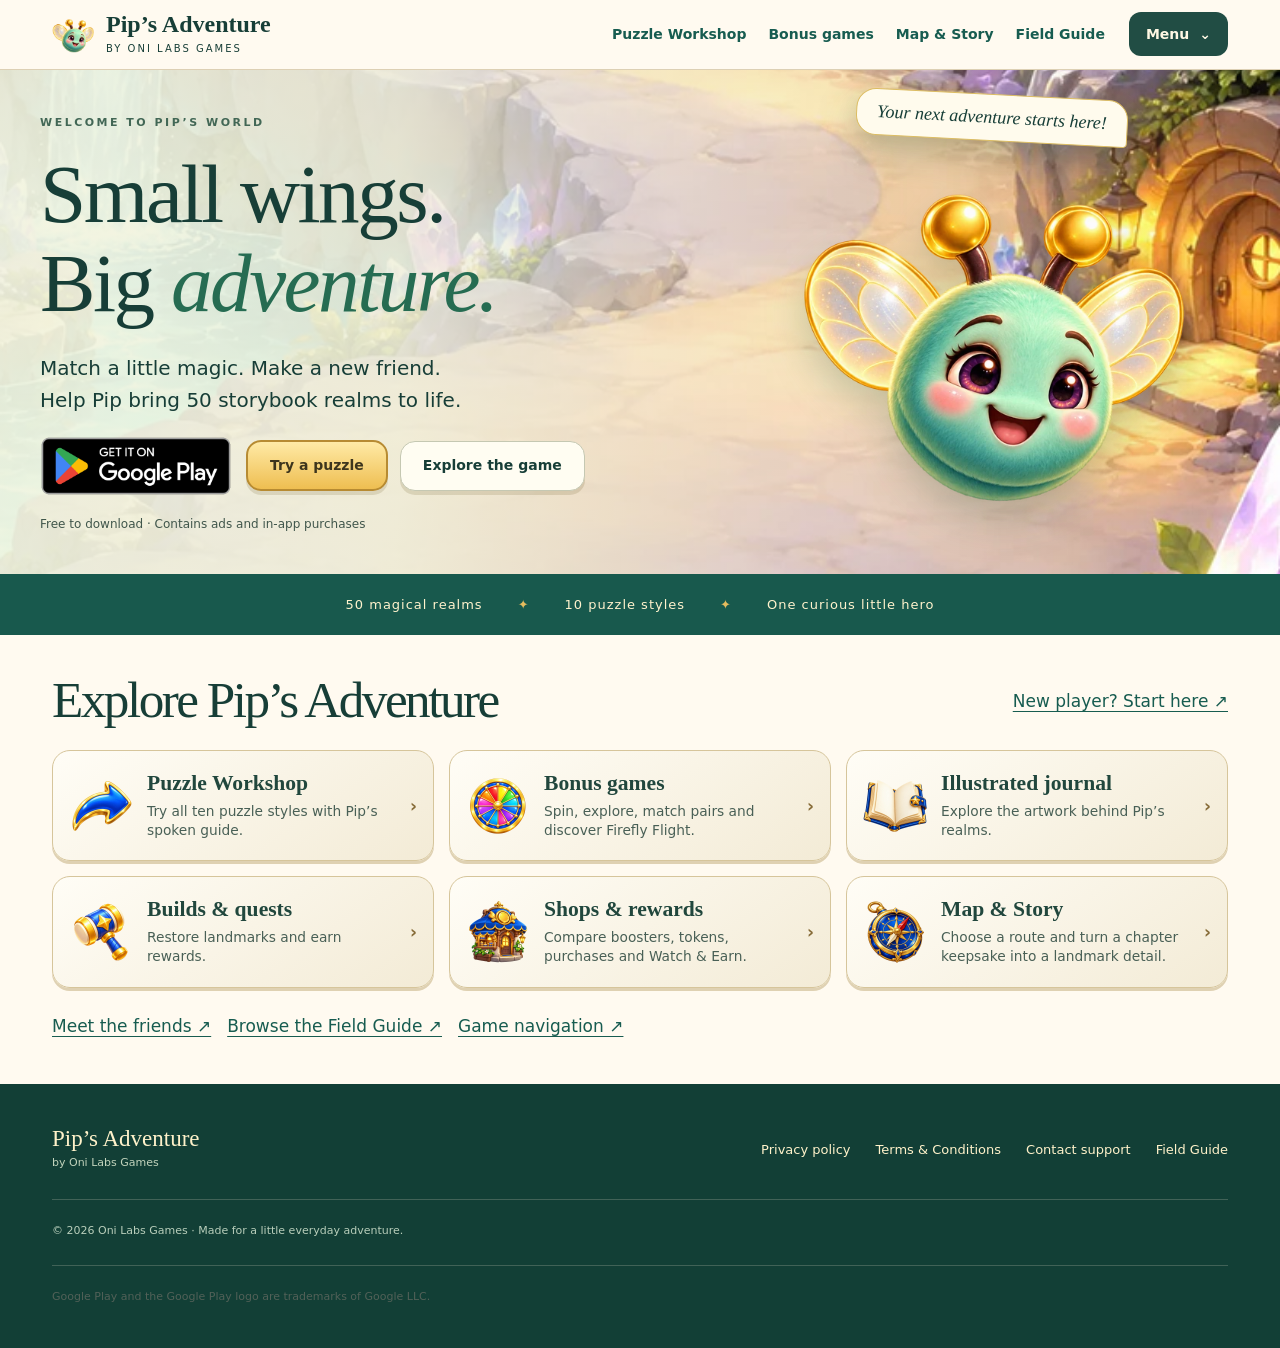
==== commit 0e6d1d9c: "Make site navigation accessible throughout and illustrate Map & Story" ====
--- a/index.html
+++ b/index.html
@@ -14,14 +14,14 @@
 <meta name="description" content="Meet Pip and friends, explore magical worlds and find your next move. The official player guide to puzzles, boosters, building, Discovery, Daily Pairs and Firefly Flight.">
 <meta name="theme-color" content="#175c50"><link rel="canonical" href="https://cliffman1978-source.github.io/">
 <meta property="og:title" content="Pip’s Adventure · Your next little adventure"><meta property="og:description" content="Meet the friends. Learn the puzzles. Bring a world to life."><meta property="og:image" content="https://cliffman1978-source.github.io/assets/forest.webp"><meta property="og:type" content="website">
-<link rel="icon" href="assets/pip.webp" type="image/webp"><link rel="stylesheet" href="style.css?v=chapter-walkthrough"><script src="site.js?v=adventure-hub" defer></script><script src="guide-visuals.js?v=adventure-hub" defer></script>
+<link rel="icon" href="assets/pip.webp" type="image/webp"><link rel="stylesheet" href="style.css?v=story-navigation"><script defer src="bonus-practice.js"></script><script src="site.js?v=story-navigation" defer></script><script src="guide-visuals.js?v=story-navigation" defer></script>
 </head><body>
 <a class="skip" href="#main">Skip to content</a>
-<header class="header"><a class="brand" href="#home"><img src="assets/pip.webp" alt="" width="54" height="54"><span>Pip’s Adventure<small>BY ONI LABS GAMES</small></span></a><nav aria-label="Main navigation"><a href="#puzzles">Puzzle Workshop</a><a href="#bonus">Bonus games</a><a href="#guide">Field Guide</a><a href="#support">Get help</a><a class="play-badge" href="https://play.google.com/store/apps/details?id=com.puzzlequest.newgame"><img src="assets/google-play-badge.png" alt="Get it on Google Play" width="646" height="250"></a></nav></header>
-<main id="main"><div class="back-hub" hidden><a href="#explore">‹ All features</a></div>
-<section id="home" class="hero" aria-labelledby="title"><div class="hero-art" aria-hidden="true"></div><div class="hero-content"><span class="eyebrow">WELCOME TO PIP’S WORLD</span><h1 id="title">Small wings.<br>Big <em>adventure.</em></h1><p>Match a little magic. Make a new friend.<br>Help Pip bring 50 storybook realms to life.</p><div class="actions"><a class="play-badge" href="https://play.google.com/store/apps/details?id=com.puzzlequest.newgame"><img src="assets/google-play-badge.png" alt="Get it on Google Play" width="646" height="250"></a><a class="button gold" href="#puzzles">Open Pip’s Puzzle Workshop</a></div><p class="fine">Free to download · Contains ads and in-app purchases</p></div><div class="pip-hero"><span class="hello">Your next adventure starts here!</span><img src="assets/pip.webp" width="512" height="512" alt="Pip, a cheerful mint-green fairy with glowing golden wings" fetchpriority="high"></div></section>
+<header class="header"><a class="brand" href="#home"><img src="assets/pip.webp" alt="" width="54" height="54"><span>Pip’s Adventure<small>BY ONI LABS GAMES</small></span></a><nav aria-label="Main navigation" class="site-nav"><div class="nav-shortcuts"><a href="#puzzles">Puzzle Workshop</a><a href="#bonus">Bonus games</a><a href="#story">Map & Story</a><a href="#guide">Field Guide</a></div><details class="site-menu"><summary>Menu</summary><div class="menu-directory"><a class="menu-home" href="#home">Pip’s Adventure home</a><div><strong>Play</strong><a href="#start">Getting started</a><a href="#puzzles">Puzzle Workshop</a><a href="#bonus">Bonus games</a></div><div><strong>Explore</strong><a href="#story">Map & Story</a><a href="#journal">Illustrated journal</a><a href="#friends">Meet the friends</a></div><div><strong>Get help</strong><a href="#guide">Field Guide</a><a href="#navigation">In-game navigation</a><a href="#support">Contact & support</a></div></div></details></nav></header>
+<main id="main"><div class="back-hub" hidden><a href="#explore">All features</a><span aria-hidden="true"> / </span><span class="current-section"></span></div>
+<section id="home" class="hero" aria-labelledby="title"><div class="hero-art" aria-hidden="true"></div><div class="hero-content"><span class="eyebrow">WELCOME TO PIP’S WORLD</span><h1 id="title">Small wings.<br>Big <em>adventure.</em></h1><p>Match a little magic. Make a new friend.<br>Help Pip bring 50 storybook realms to life.</p><div class="actions"><a class="play-badge" href="https://play.google.com/store/apps/details?id=com.puzzlequest.newgame"><img src="assets/google-play-badge.png" alt="Get it on Google Play" width="646" height="250"></a><a class="button gold" href="#puzzles">Try a puzzle</a><a class="button cream" href="#explore">Explore the game</a></div><p class="fine">Free to download · Contains ads and in-app purchases</p></div><div class="pip-hero"><span class="hello">Your next adventure starts here!</span><img src="assets/pip.webp" width="512" height="512" alt="Pip, a cheerful mint-green fairy with glowing golden wings" fetchpriority="high"></div></section>
 <div class="trail-strip"><span>50 magical realms</span><span aria-hidden="true">✦</span><span>10 puzzle styles</span><span aria-hidden="true">✦</span><span>One curious little hero</span></div>
-<section class="section hub" id="explore"><div class="hub-heading"><h2>Explore Pip’s Adventure</h2><a href="#start">New player? Start here ↗</a></div><div class="hub-grid"><a class="hub-tile" href="#puzzles"><img src="assets/icons/move.webp" width="64" height="64" alt=""><span><strong>Puzzle Workshop</strong><small>Try all ten puzzle styles with Pip’s spoken guide.</small></span><b aria-hidden="true">›</b></a><a class="hub-tile" href="#bonus"><img src="assets/icons/wheel.webp" width="64" height="64" alt=""><span><strong>Bonus games</strong><small>Spin, explore, match pairs and discover Firefly Flight.</small></span><b aria-hidden="true">›</b></a><a class="hub-tile" href="#journal"><img src="assets/icons/book.webp" width="64" height="64" alt=""><span><strong>Illustrated journal</strong><small>Explore the artwork behind Pip’s realms.</small></span><b aria-hidden="true">›</b></a><a class="hub-tile" href="#worlds"><img src="assets/icons/hammer.webp" width="64" height="64" alt=""><span><strong>Builds &amp; quests</strong><small>Restore landmarks and earn rewards.</small></span><b aria-hidden="true">›</b></a><a class="hub-tile" href="#shops"><img src="assets/icons/coin_shop.webp" width="64" height="64" alt=""><span><strong>Shops &amp; rewards</strong><small>Compare boosters, tokens, purchases and Watch &amp; Earn.</small></span><b aria-hidden="true">›</b></a><a class="hub-tile" href="#story"><img src="assets/icons/compass.webp" width="64" height="64" alt=""><span><strong>Story, choices &amp; builds</strong><small>Choose a route and turn a chapter keepsake into a landmark detail.</small></span><b aria-hidden="true">›</b></a></div><div class="hub-links"><a href="#friends">Meet the friends ↗</a><a href="#guide">Browse the Field Guide ↗</a><a href="#navigation">Game navigation ↗</a></div></section>
+<section class="section hub" id="explore"><div class="hub-heading"><h2>Explore Pip’s Adventure</h2><a href="#start">New player? Start here ↗</a></div><div class="hub-grid"><a class="hub-tile" href="#puzzles"><img src="assets/icons/move.webp" width="64" height="64" alt=""><span><strong>Puzzle Workshop</strong><small>Try all ten puzzle styles with Pip’s spoken guide.</small></span><b aria-hidden="true">›</b></a><a class="hub-tile" href="#bonus"><img src="assets/icons/wheel.webp" width="64" height="64" alt=""><span><strong>Bonus games</strong><small>Spin, explore, match pairs and discover Firefly Flight.</small></span><b aria-hidden="true">›</b></a><a class="hub-tile" href="#journal"><img src="assets/icons/book.webp" width="64" height="64" alt=""><span><strong>Illustrated journal</strong><small>Explore the artwork behind Pip’s realms.</small></span><b aria-hidden="true">›</b></a><a class="hub-tile" href="#worlds"><img src="assets/icons/hammer.webp" width="64" height="64" alt=""><span><strong>Builds &amp; quests</strong><small>Restore landmarks and earn rewards.</small></span><b aria-hidden="true">›</b></a><a class="hub-tile" href="#shops"><img src="assets/icons/coin_shop.webp" width="64" height="64" alt=""><span><strong>Shops &amp; rewards</strong><small>Compare boosters, tokens, purchases and Watch &amp; Earn.</small></span><b aria-hidden="true">›</b></a><a class="hub-tile" href="#story"><img src="assets/icons/compass.webp" width="64" height="64" alt=""><span><strong>Map &amp; Story</strong><small>Choose a route and turn a chapter keepsake into a landmark detail.</small></span><b aria-hidden="true">›</b></a></div><div class="hub-links"><a href="#friends">Meet the friends ↗</a><a href="#guide">Browse the Field Guide ↗</a><a href="#navigation">Game navigation ↗</a></div></section>
 <section class="section puzzle-workshop" id="puzzles" aria-labelledby="practice-title">
 <span id="films" aria-hidden="true"></span><h2 id="practice-title">Pip’s Puzzle Workshop</h2>
 <p>Practise a move with Sunflower Valley’s flower gems. Choose a puzzle style, then tap the board or listen to the game’s guide.</p>
@@ -36,14 +36,13 @@
 <section class="section" id="journal"><h2>Pip’s illustrated journal</h2><div class="realm-gallery"><figure><a href="assets/journal/coral-kingdom.webp" aria-label="View full illustration of Coral Kingdom"><img src="assets/journal/coral-kingdom.webp" width="896" height="1344" loading="lazy" alt="A shell-lined path winds past pink coral and turquoise underwater terraces."></a><figcaption>Coral Kingdom</figcaption></figure><figure><a href="assets/journal/copperleaf-railway.webp" aria-label="View full illustration of Copperleaf Railway"><img src="assets/journal/copperleaf-railway.webp" width="896" height="1344" loading="lazy" alt="Copper rails cross timber bridges above waterfalls and autumn woodland."></a><figcaption>Copperleaf Railway</figcaption></figure><figure><a href="assets/journal/paperwing-library.webp" aria-label="View full illustration of Paperwing Library"><img src="assets/journal/paperwing-library.webp" width="896" height="1344" loading="lazy" alt="Book-shaped bridges lead through green terraces to a golden library above the clouds."></a><figcaption>Paperwing Library</figcaption></figure><figure><a href="assets/journal/aurora-palace.webp" aria-label="View full illustration of Aurora Palace"><img src="assets/journal/aurora-palace.webp" width="896" height="1344" loading="lazy" alt="Lanterns mark an icy mountain trail beneath the northern lights."></a><figcaption>Aurora Palace</figcaption></figure></div></section>
 <section class="section first-steps" id="start"><div class="section-intro"><span class="eyebrow">YOUR FIRST FEW STEPS</span><h2>A world worth<br>putting back together.</h2><p>Every puzzle is another step on Pip’s journey. Here’s where to begin.</p></div><ol class="steps"><li><span class="step-number">01</span><div><h3>Read your mission</h3><p>Open Play and check the level briefing. Complete every goal before your moves or time run out. Different puzzle styles use different controls.</p><a href="#your-mission">Understand your goals ↗</a></div></li><li><span class="step-number">02</span><div><h3>Make your next move</h3><p>Match, gather or shift gems. Create power gems, work around obstacles and follow the gold hint arrow when you need a nudge.</p><a href="#guide" data-pick="Puzzle styles">Explore all ten puzzle styles ↗</a></div></li><li><span class="step-number">03</span><div><h3>Build something lovely</h3><p>Earn Build Coins from your level ratings. Tap a highlighted building on My Map to restore its next stage and continue the story.</p><a href="#build-your-world">Learn about building ↗</a></div></li></ol></section>
 <section class="section story-guide" id="story">
-<h2>How Pip’s story, choices &amp; builds work</h2>
-<p>A chapter connects five puzzle levels to one story decision and a worksite. Your route decides where Pip plays. Your ending gives Pip a keepsake. At the worksite, you decide what to make with it.</p>
-<div class="chapter-steps">
-<article><img src="assets/icons/book.webp" width="54" height="54" alt=""><h3>Choose where Pip goes</h3><p>Open the current chapter in Pip’s Journal. Listen to the scene, pause, or use <strong>Choose a route</strong> to jump to the decision. Each card shows where Pip can go and what it takes to unlock the route.</p><p>In the Android update, blue is free, mint requires one rewarded ad, lavender requires two, and gold shows the coin price. A gold route asks you to confirm the price. You can choose another path before you pay. Once saved, the route stays with that chapter, and revisiting it costs nothing.</p></article>
-<article><img src="assets/icons/compass.webp" width="54" height="54" alt=""><h3>Choose how the encounter ends</h3><p>On your route, read the clue and pick one of two endings. The buttons tell you what Pip can do. Once you choose, the story reveals what happened, which keepsake Pip found, and any gold gained or lost.</p><p>Your destination sets the realm for the chapter’s five puzzles. Your ending helps determine the next chapter’s destinations. A keepsake can also bring back someone you helped. Use <strong>Chapter notes</strong> to revisit the story.</p></article>
-<article><img src="assets/icons/hammer.webp" width="54" height="54" alt=""><h3>Bring the keepsake to the worksite</h3><p>After the ending, choose <strong>Build with</strong> your keepsake. Preview one of four designs on the parcel. Choose the free detail, complete the ads shown for an ad-supported detail, or confirm the displayed gold price for a premium detail. The saved detail appears on the landmark. Your route determines which designs you can pick.</p><p>Placing a design saves your plan. To construct the stage, spend the Build Coins shown at the worksite. If the landmark is already finished, use <strong>Decorate with</strong> to add missing story details to the existing build.</p></article>
-</div>
-<details class="chapter-example"><summary>See a worked example from chapter one <small>Story spoilers</small></summary>
+<div class="story-cover"><div><p class="story-kicker">Map &amp; Story</p><h2>Where will<br>Pip go next?</h2><p>At the footbridge, Pip hears scratching beneath the boards. Across the water, a lantern flashes. Which way would you go?</p><a class="button gold" href="#chapter-one">Explore the first chapter ↓</a></div></div>
+<div class="story-spread"><div class="chapter-path"><h3>From the map to the worksite</h3>
+<article><img src="assets/icons/map.webp" alt="" width="50" height="50"><div><h4>Pick a realm</h4><p>Open Pip’s Journal and tap <strong>Choose a route</strong>. Your destination sets the realm for the next five puzzles. On Android, blue routes are free, mint routes take one rewarded ad, lavender routes take two, and gold routes show a price to confirm. Returning to a saved route is free.</p></div></article>
+<article><img src="assets/icons/book.webp" alt="" width="50" height="50"><div><h4>Decide how the encounter ends</h4><p>Listen to the clue, then choose between two endings. Your decision reveals a keepsake, any gold gained or lost, and helps shape the next chapter’s destinations. Revisit the scene in <strong>Chapter notes</strong>.</p></div></article>
+<article><img src="assets/icons/hammer.webp" alt="" width="50" height="50"><div><h4>Leave your mark on the landmark</h4><p>Choose <strong>Build with</strong> your keepsake and preview four designs. Pick a free detail, watch the ads shown, or confirm the gold price. Use Build Coins to construct the stage. At a finished landmark, choose <strong>Decorate with</strong> to add a missing detail.</p></div></article></div>
+<aside class="story-cost"><img src="assets/icons/build_coin.webp" width="66" height="66" alt=""><h3>Building a landmark</h3><p>Each star earns a Build Coin. Improving a replay earns the difference.</p><dl><div><dt>Foundation</dt><dd>4</dd></div><div><dt>Framework</dt><dd>6</dd></div><div><dt>Finishing touches</dt><dd>10</dd></div><div><dt>Total Build Coins</dt><dd>20</dd></div></dl><p>After five first-time wins, the keeper can cover an eligible shortfall once that chapter.</p></aside></div>
+<details id="chapter-one" class="chapter-example"><summary>See a worked example from chapter one <small>Story spoilers</small></summary>
 <p>At the footbridge, Pip hears scratching beneath the boards. Across the water, a lantern flashes back. For levels 1–5, the four route cards offer these choices:</p>
 <table><thead><tr><th scope="col">Pip’s choice</th><th scope="col">Puzzle realm</th><th scope="col">Fare</th></tr></thead><tbody>
 <tr><td>Crawl under the bridge</td><td>Crystal Caverns</td><td>Free</td></tr>
@@ -54,8 +53,6 @@
 <p><strong>Suppose you crawl under the bridge.</strong> A water vole is holding up a beam, and a silver button is wedged underneath. Pip can free the vole or save the button. Choose what matters to you, then see what Pip brings back from the bridge.</p>
 <p>Back at the worksite, preview a detail on the foundation. Each later stage has its own design choices. If you later choose <strong>Call on your guide</strong>, a traveller recognizes the keepsake you brought from the bridge.</p>
 </details>
-<h3>How to pay for a build</h3><p><strong>Gold</strong> pays for optional premium routes and landmark designs. <strong>Build Coins</strong> pay for construction. A foundation costs <strong>4 Build Coins</strong>, the framework costs <strong>6</strong>, and the finishing touches cost <strong>10</strong>. That’s 20 Build Coins for one complete landmark.</p>
-<p>Winning a level awards 1, 2 or 3 Build Coins according to your star rating. If you replay a one-star win and improve it to three stars, you earn the two additional coins. After five first-time wins in a chapter, the keeper checks your saved balance and supplies any shortfall for eligible construction once that chapter.</p>
 <div class="hub-links"><a href="#friends">Meet Pip’s friends ↗</a><a href="#build-your-world">Building rules ↗</a><a href="#navigation-journal">Journal controls ↗</a></div>
 </section>
 <section class="friends-section" id="friends"><div class="section-heading"><div><span class="eyebrow">A FEW FAMILIAR FACES</span><h2>You’re in good company.</h2></div><p><a href="#story">How chapter routes work ↗</a><br>Meet the friends along Pip’s journey.<br>In the Android story update, choose where Pip goes next. Each chapter offers a free route, two routes unlocked by rewarded ads, and a route paid for with gold. Your choice sets the realm for five puzzles, and your ending helps decide the next destinations.</p></div><div class="friends"><article class="friend"><div class="portrait"><img src="assets/rowan.webp" alt="Rowan, a character from Pip’s Adventure" width="512" height="512" loading="lazy"></div><h3>Rowan</h3><p>Restore Rowan’s workshop along your journey.</p></article><article class="friend"><div class="portrait"><img src="assets/lyra.webp" alt="Lyra, a character from Pip’s Adventure" width="512" height="512" loading="lazy"></div><h3>Lyra</h3><p>Bring music back to Lyra’s tuning house.</p></article><article class="friend"><div class="portrait"><img src="assets/tavi.webp" alt="Tavi, a character from Pip’s Adventure" width="512" height="512" loading="lazy"></div><h3>Tavi</h3><p>Find Tavi’s trail lodge and the next path ahead.</p></article><article class="friend"><div class="portrait"><img src="assets/nix.webp" alt="Nix, a character from Pip’s Adventure" width="512" height="512" loading="lazy"></div><h3>Nix</h3><p>Help restore Nix’s ice bridge.</p></article><article class="friend"><div class="portrait"><img src="assets/mara.webp" alt="Mara, a character from Pip’s Adventure" width="512" height="512" loading="lazy"></div><h3>Mara</h3><p>Discover Mara’s observatory as the story unfolds.</p></article></div></section>
@@ -102,7 +99,7 @@
 <details class="lesson" id="extreme-hexagon" data-category="Worlds &amp; quests"><summary><img class="lesson-icon" src="assets/icons/book.webp" alt="" width="56" height="56" loading="lazy"><span><small>Worlds &amp; quests</small>Extreme · Hexagon</span><span class="plus" aria-hidden="true">+</span></summary><div class="lesson-body"><figure class="guide-demo" data-demo="DIFFICULTY:3"><canvas width="900" height="480" role="img" aria-label="Extreme · Hexagon: The same difficulty shapes shown on the map.">The same difficulty shapes shown on the map.</canvas><figcaption>The same difficulty shapes shown on the map.</figcaption><div class="demo-controls"><button type="button" class="demo-toggle" aria-label="Play animation: Extreme · Hexagon">Play animation</button><button type="button" class="demo-replay" aria-label="Replay animation: Extreme · Hexagon">Replay ↻</button><span>Illustrated example</span></div></figure><p>A six-sided badge marks complex boards and multiple goals. Build and combine your own power gems.</p><a class="permalink" href="#extreme-hexagon" aria-label="Link to Extreme · Hexagon">Link to this tip ↗</a></div></details>
 <details class="lesson" id="hard-diamond" data-category="Worlds &amp; quests"><summary><img class="lesson-icon" src="assets/icons/book.webp" alt="" width="56" height="56" loading="lazy"><span><small>Worlds &amp; quests</small>Hard · Diamond</span><span class="plus" aria-hidden="true">+</span></summary><div class="lesson-body"><figure class="guide-demo" data-demo="DIFFICULTY:2"><canvas width="900" height="480" role="img" aria-label="Hard · Diamond: The same difficulty shapes shown on the map.">The same difficulty shapes shown on the map.</canvas><figcaption>The same difficulty shapes shown on the map.</figcaption><div class="demo-controls"><button type="button" class="demo-toggle" aria-label="Play animation: Hard · Diamond">Play animation</button><button type="button" class="demo-replay" aria-label="Replay animation: Hard · Diamond">Replay ↻</button><span>Illustrated example</span></div></figure><p>A diamond marks tighter allowances and combined goals. Plan power gems and delivery routes before swapping.</p><a class="permalink" href="#hard-diamond" aria-label="Link to Hard · Diamond">Link to this tip ↗</a></div></details>
 <details class="lesson" id="legendary-star" data-category="Worlds &amp; quests"><summary><img class="lesson-icon" src="assets/icons/book.webp" alt="" width="56" height="56" loading="lazy"><span><small>Worlds &amp; quests</small>Legendary · Star</span><span class="plus" aria-hidden="true">+</span></summary><div class="lesson-body"><figure class="guide-demo" data-demo="DIFFICULTY:4"><canvas width="900" height="480" role="img" aria-label="Legendary · Star: The same difficulty shapes shown on the map.">The same difficulty shapes shown on the map.</canvas><figcaption>The same difficulty shapes shown on the map.</figcaption><div class="demo-controls"><button type="button" class="demo-toggle" aria-label="Play animation: Legendary · Star">Play animation</button><button type="button" class="demo-replay" aria-label="Replay animation: Legendary · Star">Replay ↻</button><span>Illustrated example</span></div></figure><p>A five-point star marks the highest tier: three or more goals and demanding routes. Every move or second matters.</p><a class="permalink" href="#legendary-star" aria-label="Link to Legendary · Star">Link to this tip ↗</a></div></details>
-<details class="lesson" id="map-story" data-category="Worlds &amp; quests"><summary><img class="lesson-icon" src="assets/icons/map.webp" alt="" width="56" height="56" loading="lazy"><span><small>Worlds &amp; quests</small>Map &amp; Story</span><span class="plus" aria-hidden="true">+</span></summary><div class="lesson-body"><figure class="guide-demo" data-demo="MAP"><canvas width="900" height="480" role="img" aria-label="Map &amp; Story: Follow the gold Play button">Follow the gold Play button</canvas><figcaption>Follow the gold Play button</figcaption><div class="demo-controls"><button type="button" class="demo-toggle" aria-label="Play animation: Map &amp; Story">Play animation</button><button type="button" class="demo-replay" aria-label="Replay animation: Map &amp; Story">Replay ↻</button><span>Illustrated example</span></div></figure><p>Open Menu → Worlds → My World Map to explore all 50 realms. My Map returns to your current town; Quests opens your tasks and unclaimed rewards. At the welcome screen, continue your journey or open the map. In the journal, Choose a route shows four destinations for a five-level chapter. In the Android update, blue is free, mint requires one rewarded ad, lavender requires two, and gold shows the coin price. Your saved route sets the story and puzzle realm for those levels. Your ending changes the places offered next chapter.</p><a class="permalink" href="#map-story" aria-label="Link to Map &amp; Story">Link to this tip ↗</a></div></details>
+<details class="lesson" id="map-story" data-category="Worlds &amp; quests"><summary><img class="lesson-icon" src="assets/icons/map.webp" alt="" width="56" height="56" loading="lazy"><span><small>Worlds &amp; quests</small>Map &amp; Story</span><span class="plus" aria-hidden="true">+</span></summary><div class="lesson-body"><figure class="guide-demo" data-demo="MAP"><canvas width="900" height="480" role="img" aria-label="Map &amp; Story: Follow the gold Play button">Follow the gold Play button</canvas><figcaption>Follow the gold Play button</figcaption><div class="demo-controls"><button type="button" class="demo-toggle" aria-label="Play animation: Map &amp; Story">Play animation</button><button type="button" class="demo-replay" aria-label="Replay animation: Map &amp; Story">Replay ↻</button><span>Illustrated example</span></div></figure><p>Open Menu → Worlds → My World Map to explore all 50 realms. My Map returns to your current town; Quests opens your tasks and unclaimed rewards. At the welcome screen, continue your journey or open the map. In the journal, Choose a route shows four destinations for a five-level chapter. In the Android update, blue is free, mint requires one rewarded ad, lavender requires two, and gold shows the coin price. Your saved route sets the story and puzzle realm for those levels. Your ending changes the places offered next chapter.</p><a class="map-story-link" href="#story">Explore Map &amp; Story →</a> <a class="permalink" href="#map-story" aria-label="Link to Map &amp; Story">Link to this tip ↗</a></div></details>
 <details class="lesson" id="map-difficulty-key" data-category="Worlds &amp; quests"><summary><img class="lesson-icon" src="assets/icons/goals.webp" alt="" width="56" height="56" loading="lazy"><span><small>Worlds &amp; quests</small>Map Difficulty Key</span><span class="plus" aria-hidden="true">+</span></summary><div class="lesson-body"><figure class="guide-demo" data-demo="DIFFICULTY:ALL"><canvas width="900" height="480" role="img" aria-label="Map Difficulty Key: The same difficulty shapes shown on the map.">The same difficulty shapes shown on the map.</canvas><figcaption>The same difficulty shapes shown on the map.</figcaption><div class="demo-controls"><button type="button" class="demo-toggle" aria-label="Play animation: Map Difficulty Key">Play animation</button><button type="button" class="demo-replay" aria-label="Replay animation: Map Difficulty Key">Replay ↻</button><span>Illustrated example</span></div></figure><p>The map badge shows difficulty, not the board layout. Look for these six shapes before choosing a level. Gray means locked.</p><a class="permalink" href="#map-difficulty-key" aria-label="Link to Map Difficulty Key">Link to this tip ↗</a></div></details>
 <details class="lesson" id="medium-clipped-square" data-category="Worlds &amp; quests"><summary><img class="lesson-icon" src="assets/icons/book.webp" alt="" width="56" height="56" loading="lazy"><span><small>Worlds &amp; quests</small>Medium · Clipped Square</span><span class="plus" aria-hidden="true">+</span></summary><div class="lesson-body"><figure class="guide-demo" data-demo="DIFFICULTY:1"><canvas width="900" height="480" role="img" aria-label="Medium · Clipped Square: The same difficulty shapes shown on the map.">The same difficulty shapes shown on the map.</canvas><figcaption>The same difficulty shapes shown on the map.</figcaption><div class="demo-controls"><button type="button" class="demo-toggle" aria-label="Play animation: Medium · Clipped Square">Play animation</button><button type="button" class="demo-replay" aria-label="Replay animation: Medium · Clipped Square">Replay ↻</button><span>Illustrated example</span></div></figure><p>A square with clipped corners marks a step up. Plan matches around obstacles; some levels use a timer.</p><a class="permalink" href="#medium-clipped-square" aria-label="Link to Medium · Clipped Square">Link to this tip ↗</a></div></details>
 <details class="lesson" id="quest-skills" data-category="Worlds &amp; quests"><summary><img class="lesson-icon" src="assets/icons/book.webp" alt="" width="56" height="56" loading="lazy"><span><small>Worlds &amp; quests</small>Quest Skills</span><span class="plus" aria-hidden="true">+</span></summary><div class="lesson-body"><figure class="guide-demo" data-demo="GOALS"><canvas width="900" height="480" role="img" aria-label="Quest Skills: Complete every marked goal">Complete every marked goal</canvas><figcaption>Complete every marked goal</figcaption><div class="demo-controls"><button type="button" class="demo-toggle" aria-label="Play animation: Quest Skills">Play animation</button><button type="button" class="demo-replay" aria-label="Replay animation: Quest Skills">Replay ↻</button><span>Illustrated example</span></div></figure><p>Quests can ask for colored gems, wins, Easy or Medium wins, Hard-or-higher wins, efficient timed or move wins, group or swap/shift wins, obstacle layers, delivered relics, or building stages. Tap an unfinished quest to find a suitable unlocked puzzle or build. Claim completed quests to earn wheel spins.</p><a class="permalink" href="#quest-skills" aria-label="Link to Quest Skills">Link to this tip ↗</a></div></details>
@@ -121,7 +118,7 @@
 <details class="lesson" id="pip-s-market-place" data-category="Shops &amp; rewards"><summary><img class="lesson-icon" src="assets/icons/store.webp" alt="" width="56" height="56" loading="lazy"><span><small>Shops &amp; rewards</small>Pip’s Market Place</span><span class="plus" aria-hidden="true">+</span></summary><div class="lesson-body"><figure class="guide-demo" data-demo="SHOP"><canvas width="900" height="480" role="img" aria-label="Pip’s Market Place: Check the price before confirming">Check the price before confirming</canvas><figcaption>Check the price before confirming</figcaption><div class="demo-controls"><button type="button" class="demo-toggle" aria-label="Play animation: Pip’s Market Place">Play animation</button><button type="button" class="demo-replay" aria-label="Replay animation: Pip’s Market Place">Replay ↻</button><span>Illustrated example</span></div></figure><p>Buy coin packs, booster bundles, hearts and token packs with real money. Choose Coin Packs, Booster Bundles or Token Packs. Use the bottom navigation to switch between Market Place, Inventory and Watch &amp; Earn. Items bought with earned coins are in the separate Coin Shop. Tap an available pack to review and confirm the store purchase. The store shows your local currency and final price. Preview or unavailable packs cannot be bought. A Purchase Complete celebration lists the exact items after successful delivery and saving. Check Purchases retries unfinished transactions; spent consumables are not restored. Read Terms &amp; Conditions from the store footer or Menu → Settings.</p><a class="permalink" href="#pip-s-market-place" aria-label="Link to Pip’s Market Place">Link to this tip ↗</a></div></details>
 <details class="lesson" id="play-your-tokens" data-category="Shops &amp; rewards"><summary><img class="lesson-icon" src="assets/icons/book.webp" alt="" width="56" height="56" loading="lazy"><span><small>Shops &amp; rewards</small>Play Your Tokens</span><span class="plus" aria-hidden="true">+</span></summary><div class="lesson-body"><figure class="guide-demo" data-demo="TOKEN"><canvas width="900" height="480" role="img" aria-label="Play Your Tokens: Play / resume; token for replay">Play / resume; token for replay</canvas><figcaption>Play / resume; token for replay</figcaption><div class="demo-controls"><button type="button" class="demo-toggle" aria-label="Play animation: Play Your Tokens">Play animation</button><button type="button" class="demo-replay" aria-label="Replay animation: Play Your Tokens">Replay ↻</button><span>Illustrated example</span></div></figure><p>In Inventory → Tokens, PLAY / RESUME opens the free or unfinished round without spending a replay token. After today’s Pairs round or a finished or failed Discovery scene, use the token replay button in that game or Inventory to spend one token and start again. Discovery replays change the current realm’s scenery and clues, with one fresh free hint and an extra completion reward. Pairs replays deal fresh cards with the normal rewards. PLAY on the wheel opens the wheel; tap the wheel or Spin to use an earned spin first, then a token.</p><a class="permalink" href="#play-your-tokens" aria-label="Link to Play Your Tokens">Link to this tip ↗</a></div></details>
 <details class="lesson" id="watch-earn" data-category="Shops &amp; rewards"><summary><img class="lesson-icon" src="assets/icons/watch.webp" alt="" width="56" height="56" loading="lazy"><span><small>Shops &amp; rewards</small>Watch &amp; Earn</span><span class="plus" aria-hidden="true">+</span></summary><div class="lesson-body"><figure class="guide-demo" data-demo="GIFT"><canvas width="900" height="480" role="img" aria-label="Watch &amp; Earn: Claim your earned reward">Claim your earned reward</canvas><figcaption>Claim your earned reward</figcaption><div class="demo-controls"><button type="button" class="demo-toggle" aria-label="Play animation: Watch &amp; Earn">Play animation</button><button type="button" class="demo-replay" aria-label="Replay animation: Watch &amp; Earn">Replay ↻</button><span>Illustrated example</span></div></figure><p>Tap WATCH &amp; EARN beside Coin Shop and Market Place at the bottom of My Map or the level trail. Choose a reward in Watch &amp; Earn: one completed ad gives 1 life, 100 coins, 1 hint, 1 hammer or 1 shuffle. Two completed ads give 1 bomb, 1 lightning, 1 time/moves booster or 1 rainbow. Tap the same reward again for its second ad; the first ad’s progress stays saved for that reward. Only completed ads count toward the reward; closing early gives no reward credit. Each completed reward starts fresh. Lives fill missing hearts first; extra lives are saved. Ads are optional. Ads are offered only to players 18 or over after an age choice remembered on this device. Under-18 players and players who skip the choice can continue without ads. Open Watch &amp; Earn → Ad Privacy Choices to change consent where available, or Privacy Policy in the shop or menu for details. Availability varies by platform and game version. Coming Soon means ads are not enabled in your build. Confirm each ad before it starts. All booster types are available for 1 or 2 ads. Maximum 10 ad starts per local day; resets at midnight. Closing early uses an ad without reward; partial two-ad progress carries over.</p><a class="permalink" href="#watch-earn" aria-label="Link to Watch &amp; Earn">Link to this tip ↗</a></div></details><details class="lesson" id="navigation-worlds" data-category="Navigation guide"><summary><img class="lesson-icon" src="assets/icons/compass.webp" alt="" width="56" height="56" loading="lazy"><span><small>Navigation guide</small>Explore Your World Map</span><span class="plus" aria-hidden="true">+</span></summary><div class="lesson-body"><figure class="guide-demo" data-demo="MAP"><canvas width="900" height="480" role="img" aria-label="Explore Your World Map: Find this activity from the in-game menu.">Find this activity from the in-game menu.</canvas><figcaption>Find this activity from the in-game menu.</figcaption><div class="demo-controls"><button type="button" class="demo-toggle">Play animation</button><button type="button" class="demo-replay" aria-label="Replay animation: Explore Your World Map">Replay ↻</button><span>Illustrated example</span></div></figure><p>Your map connects the 50 realms, level trail and restored buildings. Drag to explore, pinch to zoom, and use Find Pip to return to your current place. Locked paths open as you progress.</p><a class="permalink" href="#navigation-worlds">Link to this tip ↗</a></div></details><details class="lesson" id="navigation-resume" data-category="Navigation guide"><summary><img class="lesson-icon" src="assets/icons/compass.webp" alt="" width="56" height="56" loading="lazy"><span><small>Navigation guide</small>Play &amp; Understand Goals</span><span class="plus" aria-hidden="true">+</span></summary><div class="lesson-body"><figure class="guide-demo" data-demo="GOALS"><canvas width="900" height="480" role="img" aria-label="Play &amp; Understand Goals: Find this activity from the in-game menu.">Find this activity from the in-game menu.</canvas><figcaption>Find this activity from the in-game menu.</figcaption><div class="demo-controls"><button type="button" class="demo-toggle">Play animation</button><button type="button" class="demo-replay" aria-label="Replay animation: Play &amp; Understand Goals">Replay ↻</button><span>Illustrated example</span></div></figure><p>Play opens your current puzzle. The starting card explains its controls, collection targets and moves or timer. Finish every goal to win; the difficulty badge describes the challenge.</p><a class="permalink" href="#navigation-resume">Link to this tip ↗</a></div></details><details class="lesson" id="navigation-build" data-category="Navigation guide"><summary><img class="lesson-icon" src="assets/icons/hammer.webp" alt="" width="56" height="56" loading="lazy"><span><small>Navigation guide</small>Build &amp; Follow The Story</span><span class="plus" aria-hidden="true">+</span></summary><div class="lesson-body"><figure class="guide-demo" data-demo="BUILD"><canvas width="900" height="480" role="img" aria-label="Build &amp; Follow The Story: Find this activity from the in-game menu.">Find this activity from the in-game menu.</canvas><figcaption>Find this activity from the in-game menu.</figcaption><div class="demo-controls"><button type="button" class="demo-toggle">Play animation</button><button type="button" class="demo-replay" aria-label="Replay animation: Build &amp; Follow The Story">Replay ↻</button><span>Illustrated example</span></div></figure><p>Win puzzles to earn Build Coins, then restore the next stage of a world project. Your chapter route supplies relic designs for the project. Choose a design for each stage and look for your placed relic at the worksite. Tap a building on My Map to focus on its actual parcel. The dock shows its three saved stages, cost and purpose. Build there, watch it assemble, then close the dock to explore the same map.</p><a class="permalink" href="#navigation-build">Link to this tip ↗</a></div></details><details class="lesson" id="navigation-journal" data-category="Navigation guide"><summary><img class="lesson-icon" src="assets/icons/book.webp" alt="" width="56" height="56" loading="lazy"><span><small>Navigation guide</small>Read Pip’s Journal</span><span class="plus" aria-hidden="true">+</span></summary><div class="lesson-body"><figure class="guide-demo" data-demo="JOURNAL"><canvas width="900" height="480" role="img" aria-label="Read Pip’s Journal: Read the story at your own pace.">Read the story at your own pace.</canvas><figcaption>Read the story at your own pace.</figcaption><div class="demo-controls"><button type="button" class="demo-toggle">Play animation</button><button type="button" class="demo-replay" aria-label="Replay animation: Read Pip’s Journal">Replay ↻</button><span>Illustrated example</span></div></figure><p>Read the current realm's chapters and conversations. Earlier unlocked chapters stay available. Listen to the scene, pause, or skip ahead to Choose a route. Compare the destinations and gold fares before choosing. Open Chapter notes to revisit what happened.</p><a class="permalink" href="#navigation-journal">Link to this tip ↗</a></div></details><details class="lesson" id="navigation-sidequests" data-category="Navigation guide"><summary><img class="lesson-icon" src="assets/icons/book.webp" alt="" width="56" height="56" loading="lazy"><span><small>Navigation guide</small>World &amp; Daily Quests</span><span class="plus" aria-hidden="true">+</span></summary><div class="lesson-body"><figure class="guide-demo" data-demo="GOALS"><canvas width="900" height="480" role="img" aria-label="World &amp; Daily Quests: Find this activity from the in-game menu.">Find this activity from the in-game menu.</canvas><figcaption>Find this activity from the in-game menu.</figcaption><div class="demo-controls"><button type="button" class="demo-toggle">Play animation</button><button type="button" class="demo-replay" aria-label="Replay animation: World &amp; Daily Quests">Replay ↻</button><span>Illustrated example</span></div></figure><p>World quests track this visit; daily quests rotate at local midnight. Complete a card's goal, then tap Claim Reward to collect its coins or booster and wheel spins.</p><a class="permalink" href="#navigation-sidequests">Link to this tip ↗</a></div></details><details class="lesson" id="navigation-open-wheel" data-category="Navigation guide"><summary><img class="lesson-icon" src="assets/icons/wheel.webp" alt="" width="56" height="56" loading="lazy"><span><small>Navigation guide</small>Spin The Prize Wheel</span><span class="plus" aria-hidden="true">+</span></summary><div class="lesson-body"><figure class="guide-demo" data-demo="WHEEL"><canvas width="900" height="480" role="img" aria-label="Spin The Prize Wheel: Find this activity from the in-game menu.">Find this activity from the in-game menu.</canvas><figcaption>Find this activity from the in-game menu.</figcaption><div class="demo-controls"><button type="button" class="demo-toggle">Play animation</button><button type="button" class="demo-replay" aria-label="Replay animation: Spin The Prize Wheel">Replay ↻</button><span>Illustrated example</span></div></figure><p>Use an earned spin first, then a saved wheel token. Every spin wins one of 12 equally likely prizes. The top pointer identifies the result. Tap Rules for exact prizes.</p><a class="permalink" href="#navigation-open-wheel">Link to this tip ↗</a></div></details><details class="lesson" id="navigation-open-slots" data-category="Navigation guide"><summary><img class="lesson-icon" src="assets/icons/slots.webp" alt="" width="56" height="56" loading="lazy"><span><small>Navigation guide</small>Play Treasure Slots</span><span class="plus" aria-hidden="true">+</span></summary><div class="lesson-body"><figure class="guide-demo" data-demo="SLOTS"><canvas width="900" height="480" role="img" aria-label="Play Treasure Slots: Find this activity from the in-game menu.">Find this activity from the in-game menu.</canvas><figcaption>Find this activity from the in-game menu.</figcaption><div class="demo-controls"><button type="button" class="demo-toggle">Play animation</button><button type="button" class="demo-replay" aria-label="Replay animation: Play Treasure Slots">Replay ↻</button><span>Illustrated example</span></div></figure><p>Choose a coin stake before tapping Spin. Five paylines, Wilds and Bonus scatters determine the prize. Bonus rounds preserve their progress. Firefly Flight: rescue to earn; gust hits cost 25% bonus health. At zero health, keep only earned prizes. The pay table explains every reward.</p><a class="permalink" href="#navigation-open-slots">Link to this tip ↗</a></div></details><details class="lesson" id="navigation-open-discovery" data-category="Navigation guide"><summary><img class="lesson-icon" src="assets/icons/discovery.webp" alt="" width="56" height="56" loading="lazy"><span><small>Navigation guide</small>Explore Discovery</span><span class="plus" aria-hidden="true">+</span></summary><div class="lesson-body"><figure class="guide-demo" data-demo="DISCOVERY"><canvas width="900" height="480" role="img" aria-label="Explore Discovery: Find this activity from the in-game menu.">Find this activity from the in-game menu.</canvas><figcaption>Find this activity from the in-game menu.</figcaption><div class="demo-controls"><button type="button" class="demo-toggle">Play animation</button><button type="button" class="demo-replay" aria-label="Replay animation: Explore Discovery">Replay ↻</button><span>Illustrated example</span></div></figure><p>Compare two pictures and tap eight changed details in either image. Pinch to zoom and drag to inspect. The first hint is free; later hints cost 50 coins. A finished or failed round can use a replay token.</p><a class="permalink" href="#navigation-open-discovery">Link to this tip ↗</a></div></details><details class="lesson" id="navigation-daily-match" data-category="Navigation guide"><summary><img class="lesson-icon" src="assets/icons/pairs.webp" alt="" width="56" height="56" loading="lazy"><span><small>Navigation guide</small>Master Daily Pairs</span><span class="plus" aria-hidden="true">+</span></summary><div class="lesson-body"><figure class="guide-demo" data-demo="PAIRS"><canvas width="900" height="480" role="img" aria-label="Master Daily Pairs: Find this activity from the in-game menu.">Find this activity from the in-game menu.</canvas><figcaption>Find this activity from the in-game menu.</figcaption><div class="demo-controls"><button type="button" class="demo-toggle">Play animation</button><button type="button" class="demo-replay" aria-label="Replay animation: Master Daily Pairs">Replay ↻</button><span>Illustrated example</span></div></figure><p>New rounds have 20 cards: find 10 matching pairs. Revealing two cards uses one move. A rainbow needs 12 moves or fewer; 13–20 earns a hammer, 21–30 earns 150 coins, and 31+ earns 75. Saved six-pair rounds keep their original rules.</p><a class="permalink" href="#navigation-daily-match">Link to this tip ↗</a></div></details><details class="lesson" id="navigation-shop" data-category="Navigation guide"><summary><img class="lesson-icon" src="assets/icons/coin_shop.webp" alt="" width="56" height="56" loading="lazy"><span><small>Navigation guide</small>Spend Earned Coins</span><span class="plus" aria-hidden="true">+</span></summary><div class="lesson-body"><figure class="guide-demo" data-demo="SHOP"><canvas width="900" height="480" role="img" aria-label="Spend Earned Coins: Find this activity from the in-game menu.">Find this activity from the in-game menu.</canvas><figcaption>Find this activity from the in-game menu.</figcaption><div class="demo-controls"><button type="button" class="demo-toggle">Play animation</button><button type="button" class="demo-replay" aria-label="Replay animation: Spend Earned Coins">Replay ↻</button><span>Illustrated example</span></div></figure><p>Pip's Coin Shop uses coins earned through play. Buy boosters or replay tokens here. The Market Place is the separate real-money store.</p><a class="permalink" href="#navigation-shop">Link to this tip ↗</a></div></details><details class="lesson" id="navigation-commerce" data-category="Navigation guide"><summary><img class="lesson-icon" src="assets/icons/store.webp" alt="" width="56" height="56" loading="lazy"><span><small>Navigation guide</small>Explore The Market Place</span><span class="plus" aria-hidden="true">+</span></summary><div class="lesson-body"><figure class="guide-demo" data-demo="SHOP"><canvas width="900" height="480" role="img" aria-label="Explore The Market Place: Find this activity from the in-game menu.">Find this activity from the in-game menu.</canvas><figcaption>Find this activity from the in-game menu.</figcaption><div class="demo-controls"><button type="button" class="demo-toggle">Play animation</button><button type="button" class="demo-replay" aria-label="Replay animation: Explore The Market Place">Replay ↻</button><span>Illustrated example</span></div></figure><p>Browse coin packs, booster bundles and token packs. Native store confirmation shows the purchase price before payment.</p><a class="permalink" href="#navigation-commerce">Link to this tip ↗</a></div></details><details class="lesson" id="navigation-inventory" data-category="Navigation guide"><summary><img class="lesson-icon" src="assets/icons/inventory.webp" alt="" width="56" height="56" loading="lazy"><span><small>Navigation guide</small>Find Your Saved Items</span><span class="plus" aria-hidden="true">+</span></summary><div class="lesson-body"><figure class="guide-demo" data-demo="INVENTORY"><canvas width="900" height="480" role="img" aria-label="Find Your Saved Items: Boosters & Lives · Tokens">Boosters & Lives · Tokens</canvas><figcaption>Boosters & Lives · Tokens</figcaption><div class="demo-controls"><button type="button" class="demo-toggle">Play animation</button><button type="button" class="demo-replay" aria-label="Replay animation: Find Your Saved Items">Replay ↻</button><span>Illustrated example</span></div></figure><p>Inventory opens Boosters &amp; Lives first, showing each item and its quantity. The Tokens tab holds your bonus-game replays. Use boosters from the puzzle controls.</p><a class="permalink" href="#navigation-inventory">Link to this tip ↗</a></div></details><details class="lesson" id="navigation-watch-earn" data-category="Navigation guide"><summary><img class="lesson-icon" src="assets/icons/watch.webp" alt="" width="56" height="56" loading="lazy"><span><small>Navigation guide</small>Watch &amp; Earn</span><span class="plus" aria-hidden="true">+</span></summary><div class="lesson-body"><figure class="guide-demo" data-demo="GIFT"><canvas width="900" height="480" role="img" aria-label="Watch &amp; Earn: Find this activity from the in-game menu.">Find this activity from the in-game menu.</canvas><figcaption>Find this activity from the in-game menu.</figcaption><div class="demo-controls"><button type="button" class="demo-toggle">Play animation</button><button type="button" class="demo-replay" aria-label="Replay animation: Watch &amp; Earn">Replay ↻</button><span>Illustrated example</span></div></figure><p>Choose any booster, coins or a life and confirm before watching 1 or 2 ads. At most 10 ad starts per local day, resetting at midnight. Closing early uses an ad but gives no credit. Partial two-ad progress stays saved. Ads depend on availability and eligibility.</p><a class="permalink" href="#navigation-watch-earn">Link to this tip ↗</a></div></details><details class="lesson" id="navigation-lives" data-category="Navigation guide"><summary><img class="lesson-icon" src="assets/icons/life.webp" alt="" width="56" height="56" loading="lazy"><span><small>Navigation guide</small>Check Lives &amp; Refills</span><span class="plus" aria-hidden="true">+</span></summary><div class="lesson-body"><figure class="guide-demo" data-demo="LIFE"><canvas width="900" height="480" role="img" aria-label="Check Lives &amp; Refills: Find this activity from the in-game menu.">Find this activity from the in-game menu.</canvas><figcaption>Find this activity from the in-game menu.</figcaption><div class="demo-controls"><button type="button" class="demo-toggle">Play animation</button><button type="button" class="demo-replay" aria-label="Replay animation: Check Lives &amp; Refills">Replay ↻</button><span>Illustrated example</span></div></figure><p>Hearts let you enter puzzles. Check the refill countdown or use a saved life when a heart is missing. Bonus games explain their own entry rules.</p><a class="permalink" href="#navigation-lives">Link to this tip ↗</a></div></details><details class="lesson" id="navigation-daily" data-category="Navigation guide"><summary><img class="lesson-icon" src="assets/icons/gift.webp" alt="" width="56" height="56" loading="lazy"><span><small>Navigation guide</small>Claim Your Daily Gift</span><span class="plus" aria-hidden="true">+</span></summary><div class="lesson-body"><figure class="guide-demo" data-demo="DAILY"><canvas width="900" height="480" role="img" aria-label="Claim Your Daily Gift: One free gift per local calendar day.">One free gift per local calendar day.</canvas><figcaption>One free gift per local calendar day.</figcaption><div class="demo-controls"><button type="button" class="demo-toggle">Play animation</button><button type="button" class="demo-replay" aria-label="Replay animation: Claim Your Daily Gift">Replay ↻</button><span>Illustrated example</span></div></figure><p>Open the daily gift to see today's free reward and tomorrow's preview. Claim it once per local calendar day.</p><a class="permalink" href="#navigation-daily">Link to this tip ↗</a></div></details><details class="lesson" id="navigation-settings" data-category="Navigation guide"><summary><img class="lesson-icon" src="assets/icons/settings.webp" alt="" width="56" height="56" loading="lazy"><span><small>Navigation guide</small>Set Music &amp; Sound</span><span class="plus" aria-hidden="true">+</span></summary><div class="lesson-body"><figure class="guide-demo" data-demo="SETTINGS"><canvas width="900" height="480" role="img" aria-label="Set Music &amp; Sound: Adjust music and effects separately.">Adjust music and effects separately.</canvas><figcaption>Adjust music and effects separately.</figcaption><div class="demo-controls"><button type="button" class="demo-toggle">Play animation</button><button type="button" class="demo-replay" aria-label="Replay animation: Set Music &amp; Sound">Replay ↻</button><span>Illustrated example</span></div></figure><p>Open Volume Controls for music, effects and the Voice switch. Tap the voice button on a guide bar to turn spoken guidance back on. Your choices stay saved on this device. The pause and back controls let you leave a screen without losing saved progress.</p><a class="permalink" href="#navigation-settings">Link to this tip ↗</a></div></details></div><nav class="guide-pages" hidden aria-label="Guide pages"><button type="button" id="prev-topics">← Previous</button><span id="page-info"></span><button type="button" id="next-topics">Next →</button></nav><div id="no-results" hidden><h3>No matching tips yet.</h3><p>Try a shorter word, choose All topics, or clear your search.</p><a href="#support">Still stuck? Contact us ↗</a></div><p class="guide-note">Based on the current in-game Field Guide. Your level briefing and the rules shown in your installed version take priority; older saved bonus rounds may use earlier rules.</p></section>
-<section class="section bonus-hall" id="bonus"><h2>Bonus games</h2><nav class="bonus-picker" aria-label="Choose a bonus game"><a class="bonus-choice" href="#preview-prize-wheel"><img src="assets/icons/wheel.webp" width="42" height="42" alt=""><span>Prize Wheel</span></a><a class="bonus-choice" href="#preview-daily-discovery"><img src="assets/icons/discovery.webp" width="42" height="42" alt=""><span>Discovery</span></a><a class="bonus-choice" href="#preview-daily-pairs"><img src="assets/icons/pairs.webp" width="42" height="42" alt=""><span>Daily Pairs</span></a><a class="bonus-choice" href="#preview-treasure-slots"><img src="assets/icons/slots.webp" width="42" height="42" alt=""><span>Treasure Slots</span></a><a class="bonus-choice" href="#preview-firefly-flight"><img src="assets/icons/bonus.webp" width="42" height="42" alt=""><span>Firefly Flight</span></a></nav><article class="bonus-panel" id="preview-prize-wheel" data-bonus-panel data-title="Prize Wheel"><div class="bonus-description"><h3>Prize Wheel</h3><p>Use an earned spin or a wheel token. The pointer lands on one of twelve equally likely prizes.</p><a href="#prize-wheel">Full rules &amp; rewards ↗</a></div><figure class="guide-demo" data-demo="WHEEL"><canvas width="900" height="480" role="img" aria-label="Prize Wheel: Tap to spin">Tap to spin</canvas><figcaption>Tap to spin</figcaption><div class="demo-controls"><button type="button" class="demo-toggle" aria-label="Play animation: Prize Wheel">Play animation</button><button type="button" class="demo-replay" aria-label="Spin the wheel">Spin the wheel</button><span>Illustrated example</span></div></figure></article><article class="bonus-panel" id="preview-daily-discovery" data-bonus-panel data-title="Discovery"><div class="bonus-description"><h3>Discovery</h3><p>Compare the pictures and tap a changed detail. In the game, each scene has eight differences.</p><a href="#daily-discovery">Full rules &amp; rewards ↗</a><div class="discovery-sample" hidden><h4>Find the changed item</h4><div class="discovery-rows"></div><p role="status">Compare the two rows, then select the changed item in either one.</p><button type="button" class="discovery-reset">New example</button></div></div><figure class="guide-demo" data-demo="DISCOVERY"><canvas width="900" height="480" role="img" aria-label="Daily Discovery: Find the changed detail">Find the changed detail</canvas><figcaption>Find the changed detail</figcaption><div class="demo-controls"><button type="button" class="demo-toggle" aria-label="Play animation: Daily Discovery">Play animation</button><button type="button" class="demo-replay" aria-label="Replay animation: Daily Discovery">Replay ↻</button><span>Illustrated example</span></div></figure></article><article class="bonus-panel" id="preview-daily-pairs" data-bonus-panel data-title="Daily Pairs"><div class="bonus-description"><h3>Daily Pairs</h3><p>Turn over two cards at a time. Remember the faces and find all ten pairs in the game.</p><a href="#daily-pairs">Full rules &amp; rewards ↗</a><div class="pairs-sample" hidden><h4>Try three pairs</h4><div class="pair-cards"></div><p role="status">Choose two cards.</p><button type="button" class="pair-reset">Shuffle cards</button></div></div><figure class="guide-demo" data-demo="PAIRS"><canvas width="900" height="480" role="img" aria-label="Daily Pairs: Reveal matching pairs">Reveal matching pairs</canvas><figcaption>Reveal matching pairs</figcaption><div class="demo-controls"><button type="button" class="demo-toggle" aria-label="Play animation: Daily Pairs">Play animation</button><button type="button" class="demo-replay" aria-label="Replay animation: Daily Pairs">Replay ↻</button><span>Illustrated example</span></div></figure></article><article class="bonus-panel" id="preview-treasure-slots" data-bonus-panel data-title="Treasure Slots"><div class="bonus-description"><h3>Treasure Slots</h3><p>Choose a coin stake, then spin. Three horizontal and two diagonal paylines can pay.</p><a href="#treasure-slots">Full rules &amp; rewards ↗</a></div><figure class="guide-demo" data-demo="SLOTS"><canvas width="900" height="480" role="img" aria-label="Treasure Slots: Spin; match paylines">Spin; match paylines</canvas><figcaption>Spin; match paylines</figcaption><div class="demo-controls"><button type="button" class="demo-toggle" aria-label="Play animation: Treasure Slots">Play animation</button><button type="button" class="demo-replay" aria-label="Spin the reels">Spin the reels</button><span>Illustrated example</span></div></figure></article><article class="bonus-panel" id="preview-firefly-flight" data-bonus-panel data-title="Firefly Flight"><div class="bonus-description"><h3>Firefly Flight</h3><p>Steer around the gusts, rescue five fireflies, then enter the portal. Three or more Bonus symbols in Treasure Slots unlock the flight.</p><a href="#firefly-flight">Full rules &amp; rewards ↗</a></div><figure class="guide-demo" data-demo="FIREFLY"><canvas width="900" height="480" role="img" aria-label="Firefly Flight: Rescue to earn • Gust hit: −25% health">Rescue to earn • Gust hit: −25% health</canvas><figcaption>Rescue to earn • Gust hit: −25% health</figcaption><div class="demo-controls"><button type="button" class="demo-toggle" aria-label="Play animation: Firefly Flight">Play animation</button><button type="button" class="demo-replay" aria-label="Preview the flight">Preview the flight</button><span>Illustrated example</span></div></figure></article></section>
+<section class="section bonus-hall" id="bonus"><h2>Bonus games</h2><nav class="bonus-picker" aria-label="Choose a bonus game"><a class="bonus-choice" href="#preview-prize-wheel"><img src="assets/icons/wheel.webp" width="42" height="42" alt=""><span>Prize Wheel</span></a><a class="bonus-choice" href="#preview-daily-discovery"><img src="assets/icons/discovery.webp" width="42" height="42" alt=""><span>Discovery</span></a><a class="bonus-choice" href="#preview-daily-pairs"><img src="assets/icons/pairs.webp" width="42" height="42" alt=""><span>Daily Pairs</span></a><a class="bonus-choice" href="#preview-treasure-slots"><img src="assets/icons/slots.webp" width="42" height="42" alt=""><span>Treasure Slots</span></a><a class="bonus-choice" href="#preview-firefly-flight"><img src="assets/icons/bonus.webp" width="42" height="42" alt=""><span>Firefly Flight</span></a></nav><article class="bonus-panel" id="preview-prize-wheel" data-bonus-panel data-title="Prize Wheel"><div class="bonus-description"><h3>Prize Wheel</h3><p>Use an earned spin or a wheel token. The pointer lands on one of twelve equally likely prizes.</p><a href="#prize-wheel">Full rules &amp; rewards ↗</a></div><div class="bonus-practice wheel-practice" hidden><div class="spin-stage"><div class="wheel-face"></div></div><div class="demo-controls"><button type="button">Spin the wheel</button></div><p role="status">Spin to see which prize stops under the pointer.</p><small>Practice only · No game coins or tokens used</small></div></article><article class="bonus-panel" id="preview-daily-discovery" data-bonus-panel data-title="Discovery"><div class="bonus-description"><h3>Discovery</h3><p>Compare the pictures and tap a changed detail. In the game, each scene has eight differences.</p><a href="#daily-discovery">Full rules &amp; rewards ↗</a><div class="discovery-sample" hidden><h4>Find the changed item</h4><div class="discovery-rows"></div><p role="status">Compare the two rows, then select the changed item in either one.</p><button type="button" class="discovery-reset">New example</button></div></div><figure class="guide-demo" data-demo="DISCOVERY"><canvas width="900" height="480" role="img" aria-label="Daily Discovery: Find the changed detail">Find the changed detail</canvas><figcaption>Find the changed detail</figcaption><div class="demo-controls"><button type="button" class="demo-toggle" aria-label="Play animation: Daily Discovery">Play animation</button><button type="button" class="demo-replay" aria-label="Replay animation: Daily Discovery">Replay ↻</button><span>Illustrated example</span></div></figure></article><article class="bonus-panel" id="preview-daily-pairs" data-bonus-panel data-title="Daily Pairs"><div class="bonus-description"><h3>Daily Pairs</h3><p>Turn over two cards at a time. Remember the faces and find all ten pairs in the game.</p><a href="#daily-pairs">Full rules &amp; rewards ↗</a><div class="pairs-sample" hidden><h4>Try three pairs</h4><div class="pair-cards"></div><p role="status">Choose two cards.</p><button type="button" class="pair-reset">Shuffle cards</button></div></div><figure class="guide-demo" data-demo="PAIRS"><canvas width="900" height="480" role="img" aria-label="Daily Pairs: Reveal matching pairs">Reveal matching pairs</canvas><figcaption>Reveal matching pairs</figcaption><div class="demo-controls"><button type="button" class="demo-toggle" aria-label="Play animation: Daily Pairs">Play animation</button><button type="button" class="demo-replay" aria-label="Replay animation: Daily Pairs">Replay ↻</button><span>Illustrated example</span></div></figure></article><article class="bonus-panel" id="preview-treasure-slots" data-bonus-panel data-title="Treasure Slots"><div class="bonus-description"><h3>Treasure Slots</h3><p>Choose a coin stake, then spin. Three horizontal and two diagonal paylines can pay.</p><a href="#treasure-slots">Full rules &amp; rewards ↗</a></div><div class="bonus-practice slots-practice" hidden><div class="spin-stage"><div class="practice-reels"></div></div><div class="demo-controls"><label>Practice stake <select><option>50</option><option>100</option><option>250</option><option>500</option><option>1000</option></select></label><button type="button">Spin the reels</button></div><p role="status">Spin to find matching symbols from either edge of a payline.</p><small>Practice only · No game coins or tokens used</small></div></article><article class="bonus-panel" id="preview-firefly-flight" data-bonus-panel data-title="Firefly Flight"><div class="bonus-description"><h3>Firefly Flight</h3><p>Steer around the gusts, rescue five fireflies, then enter the portal. Three or more Bonus symbols in Treasure Slots unlock the flight.</p><a href="#firefly-flight">Full rules &amp; rewards ↗</a></div><figure class="guide-demo" data-demo="FIREFLY"><canvas width="900" height="480" role="img" aria-label="Firefly Flight: Rescue to earn • Gust hit: −25% health">Rescue to earn • Gust hit: −25% health</canvas><figcaption>Rescue to earn • Gust hit: −25% health</figcaption><div class="demo-controls"><button type="button" class="demo-toggle" aria-label="Play animation: Firefly Flight">Play animation</button><button type="button" class="demo-replay" aria-label="Preview the flight">Preview the flight</button><span>Illustrated example</span></div></figure></article></section>
 <section class="section navigation" id="navigation"><div class="section-intro"><span class="eyebrow">FIND YOUR WAY</span><h2>Everything has<br>its place.</h2><p>Use the map’s bottom navigation, bonus buttons or the in-game Menu to get around.</p></div><div class="navigation-list"><div><h3>My Map & Quests</h3><p>Return to your current world, find a suitable puzzle or building task, and claim completed quest rewards.</p></div><div><h3>Coin Shop & Market Place</h3><p>The Coin Shop spends earned gold coins. The Market Place uses real-money store purchases. Always review the displayed price before confirming.</p></div><div><h3>Inventory & Watch & Earn</h3><p>Find saved boosters, lives and replay tokens in Inventory. Watch & Earn offers optional ad rewards where available and eligible.</p></div><div><h3><a href="#guide">Menu → Guides</a></h3><p>The Welcome Guide introduces Pip, Game Navigation explains the screens, and the Field Guide has rules and animated examples.</p></div></div></section>
 <section class="support section" id="support"><img src="assets/pip.webp" alt="" width="180" height="180" loading="lazy"><div><span class="eyebrow">WE’RE HERE TO HELP</span><h2>Still need a helping hand?</h2><p>Email Oni Labs Games with your device model, game version, level or world, and what happened. A screenshot helps us understand the problem.</p><a class="button cream" href="mailto:onilabsgames@gmail.com">onilabsgames@gmail.com ↗</a><p class="fine">For purchase issues, include the order reference. Please don’t send passwords or payment-card details.</p></div></section>
 </main><footer><a class="footer-brand" href="#">Pip’s Adventure <span>by Oni Labs Games</span></a><div><a href="https://cliffman1978-source.github.io/pips-adventure-privacy/">Privacy policy</a><a href="https://cliffman1978-source.github.io/pips-adventure-privacy/terms.html">Terms &amp; Conditions</a><a href="mailto:onilabsgames@gmail.com">Contact support</a><a href="#guide">Field Guide</a></div><p>© 2026 Oni Labs Games · Made for a little everyday adventure.</p><p class="google-credit">Google Play and the Google Play logo are trademarks of Google LLC.</p></footer>
--- a/style.css
+++ b/style.css
@@ -95,3 +95,39 @@
 .chapter-steps article,.chapter-example{border:1px solid #d5c7a3;background:#fffdf5;border-radius:16px;padding:18px}
 .chapter-steps h3{margin:10px 0}.chapter-steps p{font-size:1rem}.chapter-example summary{cursor:pointer;font-weight:700;color:#255546}.chapter-example small{color:#5b655a;margin-left:8px}.chapter-example table{border-collapse:collapse;width:100%;max-width:760px}.chapter-example td,.chapter-example th{text-align:left;padding:7px;border-bottom:1px solid #d5c7a3}.chapter-example th{background:#edf2df}
 @media(max-width:800px){.chapter-steps{grid-template-columns:1fr}.chapter-example td,.chapter-example th{font-size:.9rem;padding:5px}}
+
+.bonus-practice{min-width:0;text-align:center;background:#fffaf0;border:1px solid #d6bf89;border-radius:18px;padding:14px;color:#214c40}
+.bonus-practice .spin-stage{position:relative;display:grid;place-items:center;padding:14px;margin-bottom:14px;border-radius:12px;background:#214c40;cursor:pointer}
+.wheel-practice .spin-stage{background:linear-gradient(#153c3599,#153c35ba),url('assets/journal/copperleaf-railway.webp') center/cover}
+.wheel-face{position:relative;width:min(100%,280px);aspect-ratio:1;border:5px solid #e9b95b;border-radius:50%;background:repeating-conic-gradient(from -15deg,#f9dd91 0 30deg,#aad8c1 30deg 60deg);box-shadow:0 3px 10px #153c35}
+.wheel-practice .spin-stage::before{content:'';position:absolute;z-index:1;pointer-events:none;width:min(22%,70px);aspect-ratio:1;border:3px solid #e8b956;border-radius:50%;background:#fff7dc url('assets/pip.webp') center/85% no-repeat}
+.wheel-spoke{position:absolute;inset:0;display:flex;flex-direction:column;align-items:center;padding-top:3%;font-weight:bold;line-height:1}
+.wheel-spoke img{height:13%;width:auto}
+.wheel-practice .spin-stage::after{content:'';position:absolute;top:5px;border-inline:10px solid transparent;border-top:20px solid #ffbe44;filter:drop-shadow(0 1px 2px #173d35)}
+.practice-reels{display:grid;width:100%;grid-template-columns:repeat(5,minmax(0,1fr));gap:4px}
+.practice-reels img{box-sizing:border-box;width:100%;aspect-ratio:1;object-fit:contain;padding:10%;background:#fff5df;border:3px solid transparent;border-radius:8px}
+.practice-reels img.paying{border-color:#ffbe44;background:#ffe4a2}
+.bonus-practice .demo-controls button{background:#ffe4a0;border-color:#bc964d}
+.bonus-practice select{min-height:44px;font:inherit}
+.bonus-practice [role=status]{font-weight:700;margin:.8em 0 .25em}
+
+.header{position:sticky;top:0;z-index:20;background:#fffaf0;border-bottom:1px solid #ddd0b4;max-width:none;padding:10px max(20px,calc((100% - 1176px)/2));flex-wrap:nowrap}
+.header .brand img{width:42px;height:42px}.header nav.site-nav{width:auto;border:0;padding:0;gap:24px;justify-content:flex-end;font-size:14px}
+.nav-shortcuts{display:flex;gap:22px;align-items:center}.site-menu{position:relative}
+.site-menu summary{cursor:pointer;display:flex;gap:10px;align-items:center;list-style:none;color:#fff8e4;background:#214d44;border-radius:12px;padding:9px 17px;font-weight:700;min-height:44px}
+.site-menu summary::-webkit-details-marker{display:none}.site-menu summary::after{content:'⌄'}.site-menu[open] summary::after{content:'⌃'}
+.menu-directory{position:absolute;top:calc(100% + 9px);right:0;width:min(640px,calc(100vw - 32px));max-height:calc(100dvh - 80px);overflow:auto;background:#fffaf0;border:1px solid #c9b680;border-radius:15px;padding:18px;box-shadow:0 12px 35px #183b3a38;display:grid;grid-template-columns:repeat(3,minmax(0,1fr));gap:12px}
+.menu-directory strong{display:block;color:#725828;font:700 19px Georgia,serif;padding:8px}.menu-directory a{display:block;padding:9px 8px;line-height:1.4;min-height:42px}.menu-directory a:hover{background:#f0ead9;border-radius:6px}
+.menu-home{grid-column:1/-1;border-bottom:1px solid #d7c9ae}.back-hub{display:flex;gap:8px;align-items:center}.back-hub span:last-child{color:#4c625b}
+html{scroll-padding-top:80px}.story-cover{display:flex;align-items:center;min-height:365px;overflow:hidden;padding:clamp(24px,5vw,62px);border-radius:24px;background:linear-gradient(90deg,#113938 8%,#143e3bec 35%,#153a3840 68%,transparent),url('assets/journal/paperwing-library.webp') right 48% / cover;color:#fffbec}
+.story-cover>div{max-width:460px}.story-kicker{letter-spacing:.14em;text-transform:uppercase;color:#ffdf8a;font-weight:750;font-size:.77rem}
+.story-cover h2{font-size:clamp(46px,6vw,84px);color:inherit;line-height:.97}.story-cover p:not(.story-kicker){max-width:38ch;line-height:1.55}
+.story-spread{display:grid;grid-template-columns:minmax(0,1.65fr) minmax(0,1fr);gap:clamp(24px,5vw,64px);margin:40px 0}
+.story-guide .chapter-path>h3,.story-guide .story-cost h3{font-size:clamp(25px,3vw,35px);line-height:1.15}
+.chapter-path article{position:relative;display:grid;grid-template-columns:50px 1fr;gap:16px;padding:16px 0}
+.chapter-path article:not(:last-child)::after{content:'';position:absolute;top:70px;bottom:-10px;left:24px;border-left:2px dashed #cbbb8b}
+.chapter-path h4{font:700 22px Georgia,serif;margin:0 0 6px}.chapter-path p,.story-cost p{line-height:1.62;margin:0}
+.story-cost{align-self:start;padding:clamp(20px,3vw,36px);border:1px solid #cfb777;border-radius:18px;background:#f5edd8}.story-cost>img{margin-bottom:12px}.story-cost dl{margin:16px 0}.story-cost dl div{display:flex;justify-content:space-between;padding:.4em 0;border-bottom:1px solid #d7c79f}.story-cost dd{margin:0;font-weight:750}.story-cost dl div:last-child{font-weight:750}
+.chapter-example{scroll-margin-top:12px}.chapter-example summary{min-height:44px;align-content:center}.map-story-link{display:inline-block;font-weight:700;padding:8px 16px 8px 0}
+@media(max-width:800px){.nav-shortcuts{display:none}.header{justify-content:space-between;padding:8px 16px}.header .brand{font-size:19px}.header .brand small{font-size:8px}.story-spread{grid-template-columns:1fr}.story-cover{align-items:flex-end;min-height:390px;background-image:linear-gradient(0deg,#103836 0%,#103836f5 26%,#103836d9 45%,#1038361c 82%),url('assets/journal/paperwing-library.webp')}.story-cover>div{padding-top:105px}}
+@media(max-width:540px){.menu-directory{grid-template-columns:1fr;gap:3px;padding:12px}.menu-directory>div{display:grid;grid-template-columns:repeat(2,minmax(0,1fr))}.menu-directory strong{grid-column:1/-1;border-bottom:1px solid #e3d8bc;padding:5px 8px}.menu-directory a{font-size:14px}.story-cover p:not(.story-kicker){font-size:16px}.chapter-path article{grid-template-columns:40px 1fr;gap:10px}.chapter-path article::after{left:19px!important}}
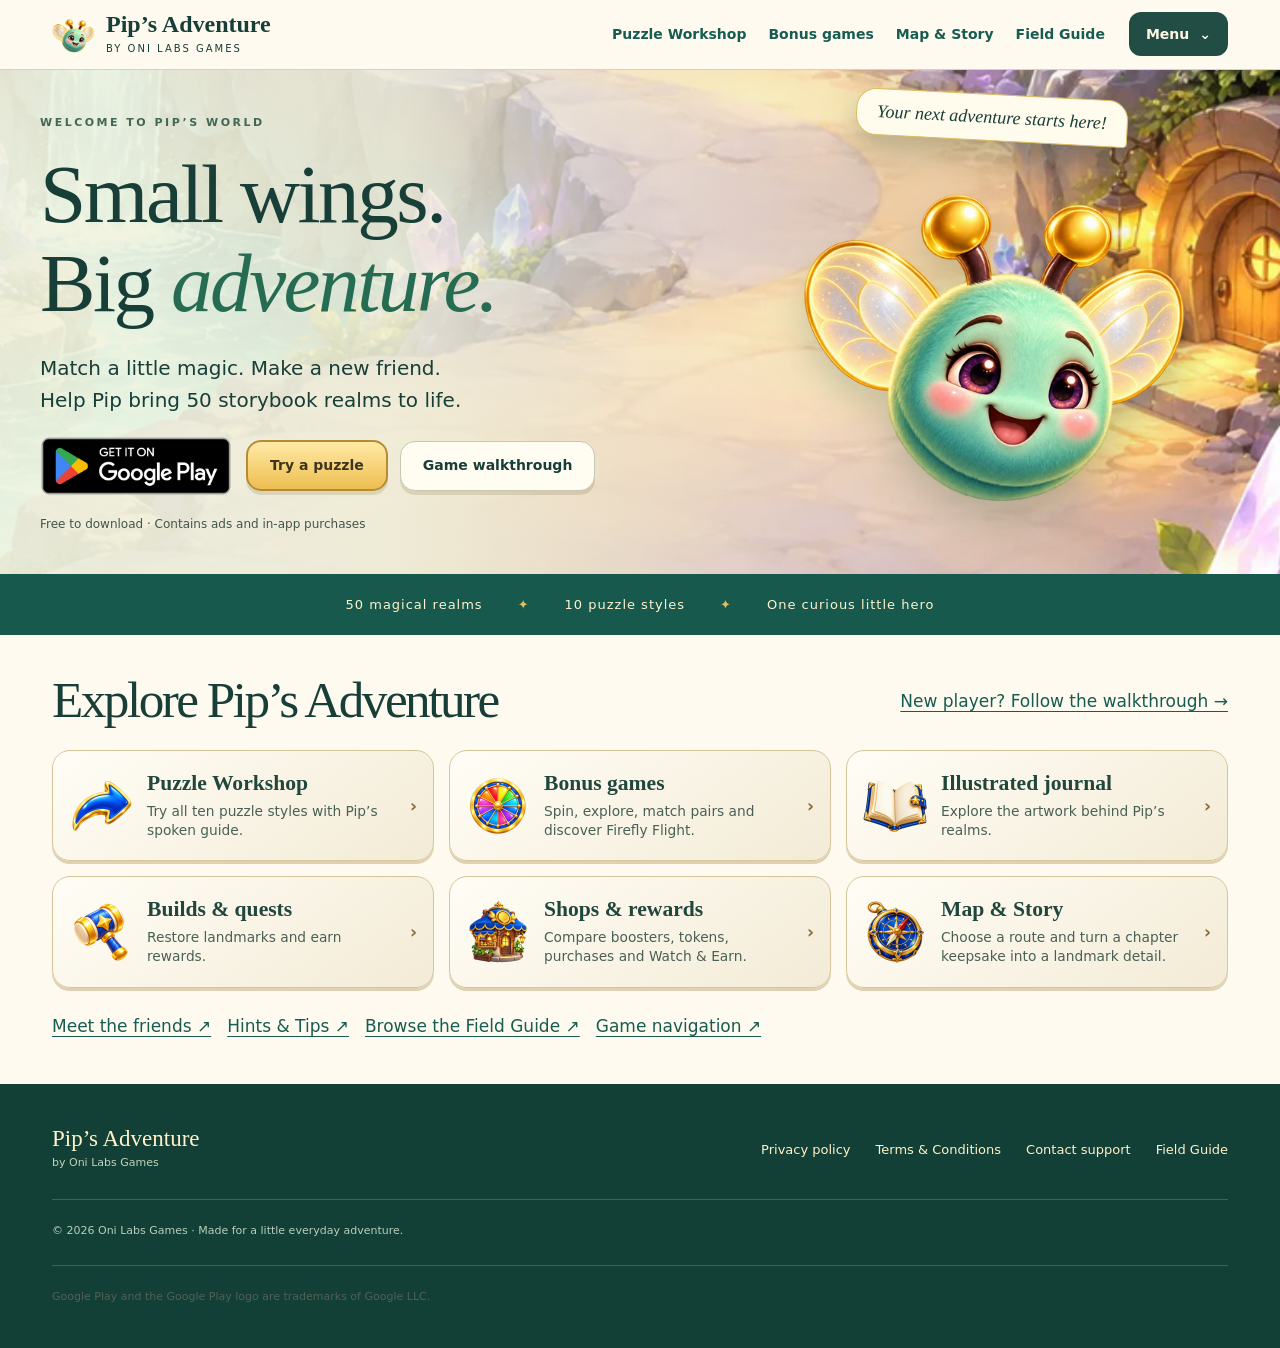
==== commit bd05aa29: "Add illustrated tips, recorded puzzle lessons and a full player walkthrough" ====
--- a/index.html
+++ b/index.html
@@ -14,14 +14,14 @@
 <meta name="description" content="Meet Pip and friends, explore magical worlds and find your next move. The official player guide to puzzles, boosters, building, Discovery, Daily Pairs and Firefly Flight.">
 <meta name="theme-color" content="#175c50"><link rel="canonical" href="https://cliffman1978-source.github.io/">
 <meta property="og:title" content="Pip’s Adventure · Your next little adventure"><meta property="og:description" content="Meet the friends. Learn the puzzles. Bring a world to life."><meta property="og:image" content="https://cliffman1978-source.github.io/assets/forest.webp"><meta property="og:type" content="website">
-<link rel="icon" href="assets/pip.webp" type="image/webp"><link rel="stylesheet" href="style.css?v=story-navigation"><script defer src="bonus-practice.js"></script><script src="site.js?v=story-navigation" defer></script><script src="guide-visuals.js?v=story-navigation" defer></script>
+<link rel="icon" href="assets/pip.webp" type="image/webp"><link rel="stylesheet" href="style.css?v=illustrated-tips"><script defer src="bonus-practice.js"></script><script src="site.js?v=illustrated-tips" defer></script><script src="guide-visuals.js?v=story-navigation" defer></script>
 </head><body>
 <a class="skip" href="#main">Skip to content</a>
-<header class="header"><a class="brand" href="#home"><img src="assets/pip.webp" alt="" width="54" height="54"><span>Pip’s Adventure<small>BY ONI LABS GAMES</small></span></a><nav aria-label="Main navigation" class="site-nav"><div class="nav-shortcuts"><a href="#puzzles">Puzzle Workshop</a><a href="#bonus">Bonus games</a><a href="#story">Map & Story</a><a href="#guide">Field Guide</a></div><details class="site-menu"><summary>Menu</summary><div class="menu-directory"><a class="menu-home" href="#home">Pip’s Adventure home</a><div><strong>Play</strong><a href="#start">Getting started</a><a href="#puzzles">Puzzle Workshop</a><a href="#bonus">Bonus games</a></div><div><strong>Explore</strong><a href="#story">Map & Story</a><a href="#journal">Illustrated journal</a><a href="#friends">Meet the friends</a></div><div><strong>Get help</strong><a href="#guide">Field Guide</a><a href="#navigation">In-game navigation</a><a href="#support">Contact & support</a></div></div></details></nav></header>
+<header class="header"><a class="brand" href="#home"><img src="assets/pip.webp" alt="" width="54" height="54"><span>Pip’s Adventure<small>BY ONI LABS GAMES</small></span></a><nav aria-label="Main navigation" class="site-nav"><div class="nav-shortcuts"><a href="#puzzles">Puzzle Workshop</a><a href="#bonus">Bonus games</a><a href="#story">Map & Story</a><a href="#guide">Field Guide</a></div><details class="site-menu"><summary>Menu</summary><div class="menu-directory"><a class="menu-home" href="#home">Pip’s Adventure home</a><div><strong>Play</strong><a href="#start">Game walkthrough</a><a href="#puzzles">Puzzle Workshop</a><a href="#bonus">Bonus games</a></div><div><strong>Explore</strong><a href="#story">Map & Story</a><a href="#journal">Illustrated journal</a><a href="#friends">Meet the friends</a></div><div><strong>Get help</strong><a href="#hints">Hints &amp; Tips</a><a href="#guide">Field Guide</a><a href="#navigation">In-game navigation</a><a href="#support">Contact & support</a></div></div></details></nav></header>
 <main id="main"><div class="back-hub" hidden><a href="#explore">All features</a><span aria-hidden="true"> / </span><span class="current-section"></span></div>
-<section id="home" class="hero" aria-labelledby="title"><div class="hero-art" aria-hidden="true"></div><div class="hero-content"><span class="eyebrow">WELCOME TO PIP’S WORLD</span><h1 id="title">Small wings.<br>Big <em>adventure.</em></h1><p>Match a little magic. Make a new friend.<br>Help Pip bring 50 storybook realms to life.</p><div class="actions"><a class="play-badge" href="https://play.google.com/store/apps/details?id=com.puzzlequest.newgame"><img src="assets/google-play-badge.png" alt="Get it on Google Play" width="646" height="250"></a><a class="button gold" href="#puzzles">Try a puzzle</a><a class="button cream" href="#explore">Explore the game</a></div><p class="fine">Free to download · Contains ads and in-app purchases</p></div><div class="pip-hero"><span class="hello">Your next adventure starts here!</span><img src="assets/pip.webp" width="512" height="512" alt="Pip, a cheerful mint-green fairy with glowing golden wings" fetchpriority="high"></div></section>
+<section id="home" class="hero" aria-labelledby="title"><div class="hero-art" aria-hidden="true"></div><div class="hero-content"><span class="eyebrow">WELCOME TO PIP’S WORLD</span><h1 id="title">Small wings.<br>Big <em>adventure.</em></h1><p>Match a little magic. Make a new friend.<br>Help Pip bring 50 storybook realms to life.</p><div class="actions"><a class="play-badge" href="https://play.google.com/store/apps/details?id=com.puzzlequest.newgame"><img src="assets/google-play-badge.png" alt="Get it on Google Play" width="646" height="250"></a><a class="button gold" href="#puzzles">Try a puzzle</a><a class="button cream" href="#start">Game walkthrough</a></div><p class="fine">Free to download · Contains ads and in-app purchases</p></div><div class="pip-hero"><span class="hello">Your next adventure starts here!</span><img src="assets/pip.webp" width="512" height="512" alt="Pip, a cheerful mint-green fairy with glowing golden wings" fetchpriority="high"></div></section>
 <div class="trail-strip"><span>50 magical realms</span><span aria-hidden="true">✦</span><span>10 puzzle styles</span><span aria-hidden="true">✦</span><span>One curious little hero</span></div>
-<section class="section hub" id="explore"><div class="hub-heading"><h2>Explore Pip’s Adventure</h2><a href="#start">New player? Start here ↗</a></div><div class="hub-grid"><a class="hub-tile" href="#puzzles"><img src="assets/icons/move.webp" width="64" height="64" alt=""><span><strong>Puzzle Workshop</strong><small>Try all ten puzzle styles with Pip’s spoken guide.</small></span><b aria-hidden="true">›</b></a><a class="hub-tile" href="#bonus"><img src="assets/icons/wheel.webp" width="64" height="64" alt=""><span><strong>Bonus games</strong><small>Spin, explore, match pairs and discover Firefly Flight.</small></span><b aria-hidden="true">›</b></a><a class="hub-tile" href="#journal"><img src="assets/icons/book.webp" width="64" height="64" alt=""><span><strong>Illustrated journal</strong><small>Explore the artwork behind Pip’s realms.</small></span><b aria-hidden="true">›</b></a><a class="hub-tile" href="#worlds"><img src="assets/icons/hammer.webp" width="64" height="64" alt=""><span><strong>Builds &amp; quests</strong><small>Restore landmarks and earn rewards.</small></span><b aria-hidden="true">›</b></a><a class="hub-tile" href="#shops"><img src="assets/icons/coin_shop.webp" width="64" height="64" alt=""><span><strong>Shops &amp; rewards</strong><small>Compare boosters, tokens, purchases and Watch &amp; Earn.</small></span><b aria-hidden="true">›</b></a><a class="hub-tile" href="#story"><img src="assets/icons/compass.webp" width="64" height="64" alt=""><span><strong>Map &amp; Story</strong><small>Choose a route and turn a chapter keepsake into a landmark detail.</small></span><b aria-hidden="true">›</b></a></div><div class="hub-links"><a href="#friends">Meet the friends ↗</a><a href="#guide">Browse the Field Guide ↗</a><a href="#navigation">Game navigation ↗</a></div></section>
+<section class="section hub" id="explore"><div class="hub-heading"><h2>Explore Pip’s Adventure</h2><a href="#start">New player? Follow the walkthrough →</a></div><div class="hub-grid"><a class="hub-tile" href="#puzzles"><img src="assets/icons/move.webp" width="64" height="64" alt=""><span><strong>Puzzle Workshop</strong><small>Try all ten puzzle styles with Pip’s spoken guide.</small></span><b aria-hidden="true">›</b></a><a class="hub-tile" href="#bonus"><img src="assets/icons/wheel.webp" width="64" height="64" alt=""><span><strong>Bonus games</strong><small>Spin, explore, match pairs and discover Firefly Flight.</small></span><b aria-hidden="true">›</b></a><a class="hub-tile" href="#journal"><img src="assets/icons/book.webp" width="64" height="64" alt=""><span><strong>Illustrated journal</strong><small>Explore the artwork behind Pip’s realms.</small></span><b aria-hidden="true">›</b></a><a class="hub-tile" href="#worlds"><img src="assets/icons/hammer.webp" width="64" height="64" alt=""><span><strong>Builds &amp; quests</strong><small>Restore landmarks and earn rewards.</small></span><b aria-hidden="true">›</b></a><a class="hub-tile" href="#shops"><img src="assets/icons/coin_shop.webp" width="64" height="64" alt=""><span><strong>Shops &amp; rewards</strong><small>Compare boosters, tokens, purchases and Watch &amp; Earn.</small></span><b aria-hidden="true">›</b></a><a class="hub-tile" href="#story"><img src="assets/icons/compass.webp" width="64" height="64" alt=""><span><strong>Map &amp; Story</strong><small>Choose a route and turn a chapter keepsake into a landmark detail.</small></span><b aria-hidden="true">›</b></a></div><div class="hub-links"><a href="#friends">Meet the friends ↗</a><a href="#hints">Hints &amp; Tips ↗</a><a href="#guide">Browse the Field Guide ↗</a><a href="#navigation">Game navigation ↗</a></div></section>
 <section class="section puzzle-workshop" id="puzzles" aria-labelledby="practice-title">
 <span id="films" aria-hidden="true"></span><h2 id="practice-title">Pip’s Puzzle Workshop</h2>
 <p>Practise a move with Sunflower Valley’s flower gems. Choose a puzzle style, then tap the board or listen to the game’s guide.</p>
@@ -32,9 +32,10 @@
 <p role="status" aria-live="polite"></p><div class="practice-actions"><button type="button" class="practice-hint">Show a hint</button><button type="button" class="practice-reset">Try again</button></div></div></div>
 <noscript><p>Open the <a href="#guide">Field Guide</a> for the illustrated rules for all ten styles.</p></noscript>
 <script type="application/json" id="practice-data">[{"mode": "swap", "title": "MATCH 3", "controls": "Swap up, down, left or right. Make a row or column of 3+ matching gems.", "details": "Swipe between neighbouring gems, or tap one and then the other. Diagonal swaps and diagonal matches do not count. A swap that makes no match moves back.", "caption": "Swap up to make a row of three."}, {"mode": "tap_groups", "title": "GATHER", "controls": "Tap 2+ same-colour gems touching up, down, left or right. No swapping or diagonals.", "details": "Tap any gem in the connected group to clear it. Groups can turn corners along shared edges. After gems fall, new connections involving gems already on the board can clear automatically without another move. Groups made entirely of new refill gems wait for your next tap. Groups of 5–6 make a row power, 7–8 a bomb, and 9+ a rainbow. Tap a power to activate it.", "caption": "Tap the pair; both touching gems clear."}, {"mode": "diagonal_swap", "title": "DIAGONAL MATCH", "controls": "Swap neighbours, including diagonally. Make a row or column of 3+ matching gems.", "details": "Swipe between neighbouring gems, or tap one and then the other. You may swap diagonally, but a diagonal line does not count as a match.", "caption": "Swap diagonally to make a horizontal row of three."}, {"mode": "cross_gather", "title": "CROSS GATHER", "controls": "Tap a gem: clear 2+ of its colour in straight lines up/down/left/right. No turns.", "details": "The tapped gem counts toward the total. Each line stops at a different colour, gap or blocker. Lines cannot turn corners or go diagonally. After gems fall, new connections involving gems already on the board can clear automatically without another move. Groups made entirely of new refill gems wait for your next tap. Groups of 5–6 make a row power, 7–8 a bomb, and 9+ a rainbow. Tap a power to activate it.", "caption": "Tap the centre: straight lines clear; the matching corner stays."}, {"mode": "rising_tides", "title": "RISING TIDES", "controls": "Swap to match 3+ in a row or column. Gems rise; deliver relics to the TOP arrows.", "details": "Swap neighbouring gems up, down, left or right. Gems refill from below. Clear ABOVE a relic to lift it to the top exit.", "caption": "Make a row of three; gems rise and refill from below."}, {"mode": "row_shift", "title": "RIVER ROWS", "controls": "Shift a row one space left or right. Make a row or column of 3+ matching gems.", "details": "Swipe left or right, or tap two horizontal neighbours. The connected row wraps at its ends; gaps and blockers stop the segment. Tap a power to fire it, or shift its row to fire it. A shift with no match or power moves back.", "caption": "Swipe one space left; the row wraps and makes a column of three."}, {"mode": "column_shift", "title": "WIND COLUMNS", "controls": "Shift a column one space up or down. Make a row or column of 3+ matching gems.", "details": "Swipe up or down, or tap two vertical neighbours. The connected column wraps at its ends; gaps and blockers stop the segment. Tap a power to fire it, or shift its column to fire it. A shift with no match or power moves back.", "caption": "Swipe one space up; the column wraps and makes a row of three."}, {"mode": "star_hop", "title": "STAR HOP", "controls": "Tap a gem, then a gold-ringed gem to swap them. Line up 3 of one colour in a row or column.", "details": "The two gems swap places in an L: two spaces across and one up or down, or two up or down and one across. Either end can complete the line. A hop with a power gem activates it.", "caption": "Tap the two ends of the L. Watch the three matching gems line up."}, {"mode": "diagonal_groups", "title": "DIAGONAL GATHER", "controls": "Tap 2+ same-colour gems touching by an edge OR a corner. No swapping.", "details": "The whole connected group clears, including diagonal connections. After gems fall, new connections involving gems already on the board can clear automatically without another move. Groups made entirely of new refill gems wait for your next tap. Groups of 5–6 make a row power, 7–8 a bomb, and 9+ a rainbow. Tap a power to activate it.", "caption": "Tap the pair connected diagonally; both gems clear."}, {"mode": "bloom_groups", "title": "BLOOM GATHER", "controls": "Tap 3+ same-colour gems touching up, down, left or right. Pairs do not clear.", "details": "No swapping or diagonals. Groups can turn corners along shared edges. After gems fall, new connections involving gems already on the board can clear automatically without another move. Groups made entirely of new refill gems wait for your next tap. Groups of 5–6 make a row power, 7–8 a bomb, and 9+ a rainbow. Tap a power to activate it.", "caption": "Tap all three connected gems in the L-shaped group."}]</script>
-<h3 class="journal-title">Which move helps you win?</h3><div class="practice-notes"><article><h4>Read the goal before you move</h4><p>If the goal asks for blue gems, a long red match can spend a move without advancing that counter. Tap the goal panel during a level to review what remains.</p><audio controls preload="none" aria-label="Listen to the game cue for goals" src="assets/puzzle-voice/goals.mp3"></audio><a href="#your-mission">Level goals ↗</a></article><article><h4>Ice and crates need different hits</h4><p>Make a match on an icy tile to remove a layer. For a crate, make the match beside it. The dots on each obstacle show how many hits it still needs.</p><audio controls preload="none" aria-label="Listen to the game cue for obstacles" src="assets/puzzle-voice/obstacles.mp3"></audio><a href="#break-the-ice">Obstacle guide ↗</a></article><article><h4>Make a power, then fire it</h4><p>In a swap puzzle, a T or L of five matching gems makes a bomb. In Gather, a connected group of seven or eight makes one. If the goal counts activations, fire the bomb to advance the counter.</p><audio controls preload="none" aria-label="Listen to the game cue for powers" src="assets/puzzle-voice/powers.mp3"></audio><a href="#make-a-bomb">Bomb rules ↗</a></article></div><script defer src="puzzle-lab.js?v=correct-move"></script></section>
+<p class="workshop-tips-link"><a href="#hints">Illustrated hints &amp; tips →</a></p><script defer src="puzzle-lab.js?v=tip-media"></script></section>
+<section class="section tips-section" id="hints" aria-labelledby="tips-heading"><h2 id="tips-heading">Hints &amp; Tips</h2><p class="tips-intro">Plan a move, clear an obstacle, or turn a match into a bomb.</p><div class="tip-grid"><article class="tip-card"><figure class="tip-picture" role="img" aria-label="A goal of three blue gems beside a row of three matching blue gems."><div aria-hidden="true"><div class="tip-target"><img alt="" src="assets/icons/goals.webp">3 blue</div><div class="tip-board" aria-hidden="true"><i class="tile blue"></i><i class="tile blue"></i><i class="tile blue"></i><i class="tile green"></i><i class="tile gold"></i><i class="tile purple"></i></div></div></figure><div class="tip-body"><h3>Match what the goal asks for</h3><p>Need blue gems? Look for a blue match before spending a move on another colour. Tap the goal panel during a level to check how many you still need.</p><div class="tip-actions"><audio controls preload="none" aria-label="Listen to the game cue for goals" src="assets/puzzle-voice/goals.mp3"></audio><a href="#your-mission">Level goals →</a></div></div></article><article class="tip-card"><figure class="tip-picture" role="img" aria-label="Three blue gems matched on icy tiles. Alongside them, three green gems match beside a wooden crate."><div aria-hidden="true"><div class="tip-board" aria-hidden="true"><i class="tile ice"></i><i class="tile ice"></i><i class="tile ice"></i><i class="tile gold"></i><i class="tile purple"></i><i class="tile green"></i></div><div class="tip-board" aria-hidden="true"><i class="tile gold"></i><i class="tile crate"></i><i class="tile purple"></i><i class="tile green"></i><i class="tile green"></i><i class="tile green"></i></div></div></figure><div class="tip-body"><h3>Match on ice, beside a crate</h3><p>A match on an icy tile removes one layer. To open a crate, match gems next to it. The dots on each obstacle tell you how many hits it still needs.</p><div class="tip-actions"><audio controls preload="none" aria-label="Listen to the game cue for obstacles" src="assets/puzzle-voice/obstacles.mp3"></audio><a href="#break-the-ice">Obstacle guide →</a></div></div></article><article class="tip-card"><figure class="tip-picture" role="img" aria-label="Five purple gems in a T shape create a bomb."><div aria-hidden="true"><div class="tip-board" aria-hidden="true"><i class="tile purple"></i><i class="tile purple"></i><i class="tile purple"></i><i class="tile blank"></i><i class="tile purple"></i><i class="tile blank"></i><i class="tile blank"></i><i class="tile purple"></i><i class="tile blank"></i></div><span class="tip-arrow">→</span><img class="tip-bomb" src="assets/icons/bomb.webp" alt=""></div></figure><div class="tip-body"><h3>Make a bomb, then fire it</h3><p>In a swap puzzle, match five gems in a T or L. In Gather, tap a connected group of seven or eight. If your goal counts activations, fire the bomb to earn credit.</p><div class="tip-actions"><audio controls preload="none" aria-label="Listen to the game cue for powers" src="assets/puzzle-voice/powers.mp3"></audio><a href="#make-a-bomb">Bomb rules →</a></div></div></article></div><div class="tip-films"><h3>Watch a move, then try it</h3><div class="tip-grid"><article class="tip-card"><video controls playsinline preload="none" width="640" height="360" poster="assets/tip-films/row_shift.webp" aria-label="River Rows worked example"><source src="assets/tip-films/row_shift.mp4" type="video/mp4"><a href="assets/tip-films/row_shift.mp4">Watch River Rows</a></video><div class="tip-body"><h4>Shift one whole row</h4><p>Look at the columns above and below your row. A one-space shift can complete a vertical match.</p><a href="#practice-row_shift">Try River Rows →</a></div></article><article class="tip-card"><video controls playsinline preload="none" width="640" height="360" poster="assets/tip-films/star_hop.webp" aria-label="Star Hop worked example"><source src="assets/tip-films/star_hop.mp4" type="video/mp4"><a href="assets/tip-films/star_hop.mp4">Watch Star Hop</a></video><div class="tip-body"><h4>Find the other end of the L</h4><p>Start at a gap in a line of matching flowers. Look an L-shaped hop away for the colour that fills it.</p><a href="#practice-star_hop">Try Star Hop →</a></div></article><article class="tip-card"><video controls playsinline preload="none" width="640" height="360" poster="assets/tip-films/diagonal_groups.webp" aria-label="Diagonal Gather worked example"><source src="assets/tip-films/diagonal_groups.mp4" type="video/mp4"><a href="assets/tip-films/diagonal_groups.mp4">Watch Diagonal Gather</a></video><div class="tip-body"><h4>Follow the corners</h4><p>Trace the same colour diagonally as well as sideways. Flowers that meet at one corner can belong to the same group.</p><a href="#practice-diagonal_groups">Try Diagonal Gather →</a></div></article></div></div><div class="tips-links"><a class="tip-return" href="#puzzles">‹ Back to Puzzle Workshop</a><a href="#start">Full game walkthrough →</a></div></section>
 <section class="section" id="journal"><h2>Pip’s illustrated journal</h2><div class="realm-gallery"><figure><a href="assets/journal/coral-kingdom.webp" aria-label="View full illustration of Coral Kingdom"><img src="assets/journal/coral-kingdom.webp" width="896" height="1344" loading="lazy" alt="A shell-lined path winds past pink coral and turquoise underwater terraces."></a><figcaption>Coral Kingdom</figcaption></figure><figure><a href="assets/journal/copperleaf-railway.webp" aria-label="View full illustration of Copperleaf Railway"><img src="assets/journal/copperleaf-railway.webp" width="896" height="1344" loading="lazy" alt="Copper rails cross timber bridges above waterfalls and autumn woodland."></a><figcaption>Copperleaf Railway</figcaption></figure><figure><a href="assets/journal/paperwing-library.webp" aria-label="View full illustration of Paperwing Library"><img src="assets/journal/paperwing-library.webp" width="896" height="1344" loading="lazy" alt="Book-shaped bridges lead through green terraces to a golden library above the clouds."></a><figcaption>Paperwing Library</figcaption></figure><figure><a href="assets/journal/aurora-palace.webp" aria-label="View full illustration of Aurora Palace"><img src="assets/journal/aurora-palace.webp" width="896" height="1344" loading="lazy" alt="Lanterns mark an icy mountain trail beneath the northern lights."></a><figcaption>Aurora Palace</figcaption></figure></div></section>
-<section class="section first-steps" id="start"><div class="section-intro"><span class="eyebrow">YOUR FIRST FEW STEPS</span><h2>A world worth<br>putting back together.</h2><p>Every puzzle is another step on Pip’s journey. Here’s where to begin.</p></div><ol class="steps"><li><span class="step-number">01</span><div><h3>Read your mission</h3><p>Open Play and check the level briefing. Complete every goal before your moves or time run out. Different puzzle styles use different controls.</p><a href="#your-mission">Understand your goals ↗</a></div></li><li><span class="step-number">02</span><div><h3>Make your next move</h3><p>Match, gather or shift gems. Create power gems, work around obstacles and follow the gold hint arrow when you need a nudge.</p><a href="#guide" data-pick="Puzzle styles">Explore all ten puzzle styles ↗</a></div></li><li><span class="step-number">03</span><div><h3>Build something lovely</h3><p>Earn Build Coins from your level ratings. Tap a highlighted building on My Map to restore its next stage and continue the story.</p><a href="#build-your-world">Learn about building ↗</a></div></li></ol></section>
+<section class="section tour" id="start" aria-labelledby="tour-title"><div class="tour-cover"><h2 id="tour-title">Pip’s game walkthrough</h2><p>Follow Pip from the realm map to a finished landmark. Along the way, see a chapter unfold and watch a puzzle move in the game.</p></div><nav class="tour-index" aria-label="Walkthrough chapters"><a href="#tour-trail">Find your level</a><a href="#tour-journal">Choose a route</a><a href="#tour-puzzle">Play a puzzle</a><a href="#tour-rewards">Earn rewards</a><a href="#tour-build">Build a landmark</a><a href="#tour-bonus">Explore bonus games</a></nav><article class="tour-stop" id="tour-trail"><div class="tour-media"><img loading="lazy" src="assets/walkthrough/trail.webp" alt="Pip standing by level 223 on the Pirate Lagoon trail."></div><div class="tour-copy"><h3>Start on the map</h3><p>From the welcome screen, open the map to explore or continue your journey. Pick a realm to see its trail. Tap an unlocked level to preview it, or use the gold <strong>Play</strong> button to return to your current puzzle.</p><a href="#map-story">Map controls →</a></div></article><article class="tour-stop" id="tour-journal"><div class="tour-media"><figure><video controls playsinline preload="none" poster="assets/walkthrough/journal.webp" aria-label="Read a scene with Pip in Pirate Lagoon"><source src="assets/walkthrough/journal.mp4" type="video/mp4"><a href="assets/walkthrough/journal.mp4">Watch the clip</a></video><figcaption>From the game · Pip and the narrator take turns in the journal.</figcaption></figure></div><div class="tour-copy"><h3>Decide where Pip goes</h3><p>Open <strong>My Story</strong> to hear the scene. Tap <strong>Choose a route</strong> to see four destinations. Check each card for its cost. The route you save sets the realm for five puzzle levels. Pick an ending to discover your keepsake.</p><a href="#story">Explore a chapter choice →</a></div></article><article class="tour-stop" id="tour-puzzle"><div class="tour-media"><figure><video controls playsinline preload="none" poster="assets/walkthrough/gather.webp" aria-label="Watch a Diagonal Gather move and the board refilling"><source src="assets/walkthrough/gather.mp4" type="video/mp4"><a href="assets/walkthrough/gather.mp4">Watch the clip</a></video><figcaption>From the game · A highlighted group clears and new gems fall into place.</figcaption></figure></div><div class="tour-copy"><h3>Read the goals, then make your move</h3><p>The level briefing tells you how this board works. Look for the targets and the moves or time available. On this <strong>Diagonal Gather</strong> board, tap matching gems joined at an edge or corner. Watch the cleared spaces refill. On other boards, the rule might ask you to swap, shift a row, or hop.</p><a href="#practice-diagonal_groups">Try Diagonal Gather →</a></div></article><article class="tour-stop" id="tour-rewards"><div class="tour-media"><div class="tour-coins"><img src="assets/icons/build_coin.webp" alt=""><strong>1 star → 3 stars</strong><span>Replay reward: +2 Build Coins</span></div></div><div class="tour-copy"><h3>Turn a win into Build Coins</h3><p>Finish every goal before your moves or time run out. Your best star rating earns one, two, or three Build Coins. Improving a one-star win to three stars earns two more. Back on the trail, tap a gift box when a reward is ready.</p><a href="#stars-gifts">Stars and trail gifts →</a></div></article><article class="tour-stop" id="tour-build"><div class="tour-media"><img loading="lazy" src="assets/walkthrough/landmarks.webp" alt="A restored landmark and locked building parcels on Pip’s realm map."></div><div class="tour-copy"><h3>Put your keepsake to work</h3><p>At the worksite, choose <strong>Build with</strong> your keepsake to preview a detail. Save the design, then use Build Coins for construction. The foundation costs 4, the framework 6, and the finishing touches 10. At a finished landmark, <strong>Decorate with</strong> adds a missing story detail.</p><a href="#build-your-world">See the building stages →</a></div></article><article class="tour-stop" id="tour-bonus"><div class="tour-media"><img loading="lazy" src="assets/walkthrough/wheel.webp" alt="Pip at the centre of the twelve-segment prize wheel."></div><div class="tour-copy"><h3>Take a detour, then return to the trail</h3><p>Open <strong>Quests</strong> to see your tasks and claim finished rewards. An earned spin lets you turn the Prize Wheel. Try Discovery to spot a difference, Pairs to match friends, or Treasure Slots to spin the reels. When you’re ready for the next level, return to the map and tap <strong>Play</strong>.</p><a href="#bonus">Try the bonus demos →</a></div></article><div class="tour-finish"><div><h3>Where will you take Pip?</h3><p>Start your own journey on Android, or practise another move here first.</p></div><a class="play-badge" href="https://play.google.com/store/apps/details?id=com.puzzlequest.newgame"><img src="assets/google-play-badge.png" alt="Get Pip’s Adventure on Google Play" width="646" height="250"></a><a href="#hints">Hints &amp; Tips →</a></div></section>
 <section class="section story-guide" id="story">
 <div class="story-cover"><div><p class="story-kicker">Map &amp; Story</p><h2>Where will<br>Pip go next?</h2><p>At the footbridge, Pip hears scratching beneath the boards. Across the water, a lantern flashes. Which way would you go?</p><a class="button gold" href="#chapter-one">Explore the first chapter ↓</a></div></div>
 <div class="story-spread"><div class="chapter-path"><h3>From the map to the worksite</h3>
--- a/style.css
+++ b/style.css
@@ -131,3 +131,29 @@
 .chapter-example{scroll-margin-top:12px}.chapter-example summary{min-height:44px;align-content:center}.map-story-link{display:inline-block;font-weight:700;padding:8px 16px 8px 0}
 @media(max-width:800px){.nav-shortcuts{display:none}.header{justify-content:space-between;padding:8px 16px}.header .brand{font-size:19px}.header .brand small{font-size:8px}.story-spread{grid-template-columns:1fr}.story-cover{align-items:flex-end;min-height:390px;background-image:linear-gradient(0deg,#103836 0%,#103836f5 26%,#103836d9 45%,#1038361c 82%),url('assets/journal/paperwing-library.webp')}.story-cover>div{padding-top:105px}}
 @media(max-width:540px){.menu-directory{grid-template-columns:1fr;gap:3px;padding:12px}.menu-directory>div{display:grid;grid-template-columns:repeat(2,minmax(0,1fr))}.menu-directory strong{grid-column:1/-1;border-bottom:1px solid #e3d8bc;padding:5px 8px}.menu-directory a{font-size:14px}.story-cover p:not(.story-kicker){font-size:16px}.chapter-path article{grid-template-columns:40px 1fr;gap:10px}.chapter-path article::after{left:19px!important}}
+
+.workshop-tips-link{margin:18px 0 0;text-align:right}.workshop-tips-link a,.tip-return{display:inline-block;padding:8px 0;font-weight:650}
+.tips-section h2{margin-bottom:10px}.tips-intro{color:var(--muted);margin-bottom:26px}
+.tip-grid{display:grid;grid-template-columns:repeat(3,minmax(0,1fr));gap:18px}.tip-card{display:flex;flex-direction:column;background:#fffdf5;border:1px solid #d6c9ac;border-radius:18px;overflow:hidden}
+.tip-picture{margin:0;background:linear-gradient(125deg,#eaf1db,#c4d9ae);padding:14px}.tip-card:nth-child(2) .tip-picture{background:linear-gradient(125deg,#e3f0ec,#bed9df)}.tip-card:nth-child(3) .tip-picture{background:linear-gradient(125deg,#eee3f1,#d9c6df)}
+.tip-picture>div{display:flex;gap:clamp(8px,1vw,18px);align-items:center;justify-content:center;min-height:145px}
+.tip-board{display:grid;grid-template-columns:repeat(3,1fr);width:clamp(84px,8vw,108px);gap:2px;padding:4px;border:2px solid #ccad6f;border-radius:9px;background:#254d53}
+.tip-board .tile{position:relative;display:block;aspect-ratio:1;background:#476c70;border-radius:4px}
+.tip-board .tile::after{content:'';position:absolute;inset:0;background:url('assets/workshop/sunflower-gems.webp') left center / 500% 100% no-repeat}
+.tip-board .green::after{background-position-x:50%}.tip-board .gold::after{background-position-x:75%}.tip-board .purple::after{background-position-x:100%}
+.tip-board .ice{background:#a9e8fc;box-shadow:inset 0 0 0 2px #effaff}.tip-board .crate{border:2px solid #82532f;background:repeating-linear-gradient(0deg,#c98752 0 5px,#955e37 5px 7px)}.tip-board .crate::after{inset:0;background:linear-gradient(45deg,transparent 40%,#e5ae74 42% 54%,transparent 56%)}.tip-board .blank::after{background:none}
+.tip-target{display:grid;justify-items:center;padding:9px 14px;background:#fff7df;border:2px solid #caac6b;border-radius:12px;color:#214847;font-weight:750}.tip-target img{width:42px}.tip-bomb{width:52px}.tip-arrow{font-size:24px;font-weight:bold;color:#60496c}
+.tip-body{display:flex;flex-direction:column;padding:clamp(16px,2vw,25px);flex:1}.tip-body h3{font:700 1.5rem/1.17 Georgia,serif}.tip-body p{line-height:1.6}.tip-actions{display:flex;flex-wrap:wrap;align-items:center;gap:8px 16px;margin-top:auto}.tip-actions audio{max-width:100%}.tip-actions a{font-size:.92rem}.tip-actions button{min-height:44px;border:1px solid #a2b5a7;border-radius:24px;padding:6px 15px;background:#f0f4e9;color:#214d44;font-weight:650}.tip-return{margin-top:18px}
+@media(max-width:850px){.tip-grid{grid-template-columns:1fr}.tip-card{display:grid;grid-template-columns:minmax(190px,.65fr) 1fr}.tip-picture{display:grid;align-items:center}}
+@media(max-width:590px){.tip-card{display:flex}.tip-picture>div{min-height:120px}.workshop-tips-link{text-align:left}}
+.tip-films{margin:clamp(32px,5vw,60px) 0 14px}.tip-films>h3{font:700 clamp(24px,3vw,34px)/1.15 Georgia,serif;margin-bottom:18px}.tip-films video{display:block;width:100%;height:auto;align-self:center;background:#153d3d}.tip-films h4{margin:0 0 8px;font:700 1.35rem/1.2 Georgia,serif}.tip-films .tip-body>a{margin-top:auto;font-weight:650}
+
+.tips-links,.tour-finish{display:flex;align-items:center;flex-wrap:wrap;gap:14px 24px}.tips-links{margin-top:18px}.tips-links .tip-return{margin:0}
+.tour-cover{padding:clamp(24px,5vw,62px);border-radius:20px;background:linear-gradient(90deg,#143e3bfa 8%,#153f3bf0 46%,#193e3860 78%),url('assets/journal/copperleaf-railway.webp') center 56% / cover;color:#fff9e8}
+.tour-cover h2{color:inherit;max-width:16ch}.tour-cover p{max-width:42ch;margin-bottom:0}.tour-index{display:flex;flex-wrap:wrap;gap:8px;padding:20px 0}.tour-index a{padding:8px 13px;border:1px solid #cbbd9d;background:#fffdf5;border-radius:18px;text-decoration:none;font-size:.92rem;font-weight:650}
+.tour-stop{display:grid;grid-template-columns:minmax(0,.9fr) minmax(0,1.1fr);align-items:center;gap:clamp(22px,5vw,70px);padding:clamp(24px,4vw,44px) 0;border-top:1px solid #d9ceb5;scroll-margin-top:8px}
+.tour-media{overflow:hidden;border-radius:16px;background:#e7ecd8}.tour-media>img{width:100%;max-height:290px;object-fit:cover}.tour-media figure{margin:0;display:grid;justify-items:center;background:#244641}.tour-media video{display:block;width:auto;max-width:100%;height:clamp(220px,27vw,320px)}.tour-media figcaption{background:#eef2df;width:100%;padding:8px 14px;font-size:.85rem}
+.tour-copy h3,.tour-finish h3{font:700 clamp(25px,3vw,37px)/1.15 Georgia,serif}.tour-copy p{max-width:52ch}.tour-copy a,.tour-finish>a{font-weight:650}
+.tour-coins{display:grid;place-items:center;gap:5px;padding:32px;background:radial-gradient(ellipse at center,#fff8c9,#ebd295);color:#513d21}.tour-coins img{width:72px}.tour-coins strong{font:700 25px Georgia,serif}
+.tour-finish{border:1px solid #c5b98d;background:#f4eed8;border-radius:18px;padding:clamp(18px,3vw,36px)}.tour-finish>div{flex:1 1 300px}.tour-finish p{margin:0}.tour-finish .play-badge img{width:166px}
+@media(max-width:700px){.tour-stop{display:flex;flex-direction:column;align-items:stretch;gap:14px}.tour-media video{height:260px}.tour-index a{font-size:14px}.tour-cover{background-image:linear-gradient(90deg,#143e3bf5,#153f3bc9 75%,#153f3ba3),url('assets/journal/copperleaf-railway.webp')}}
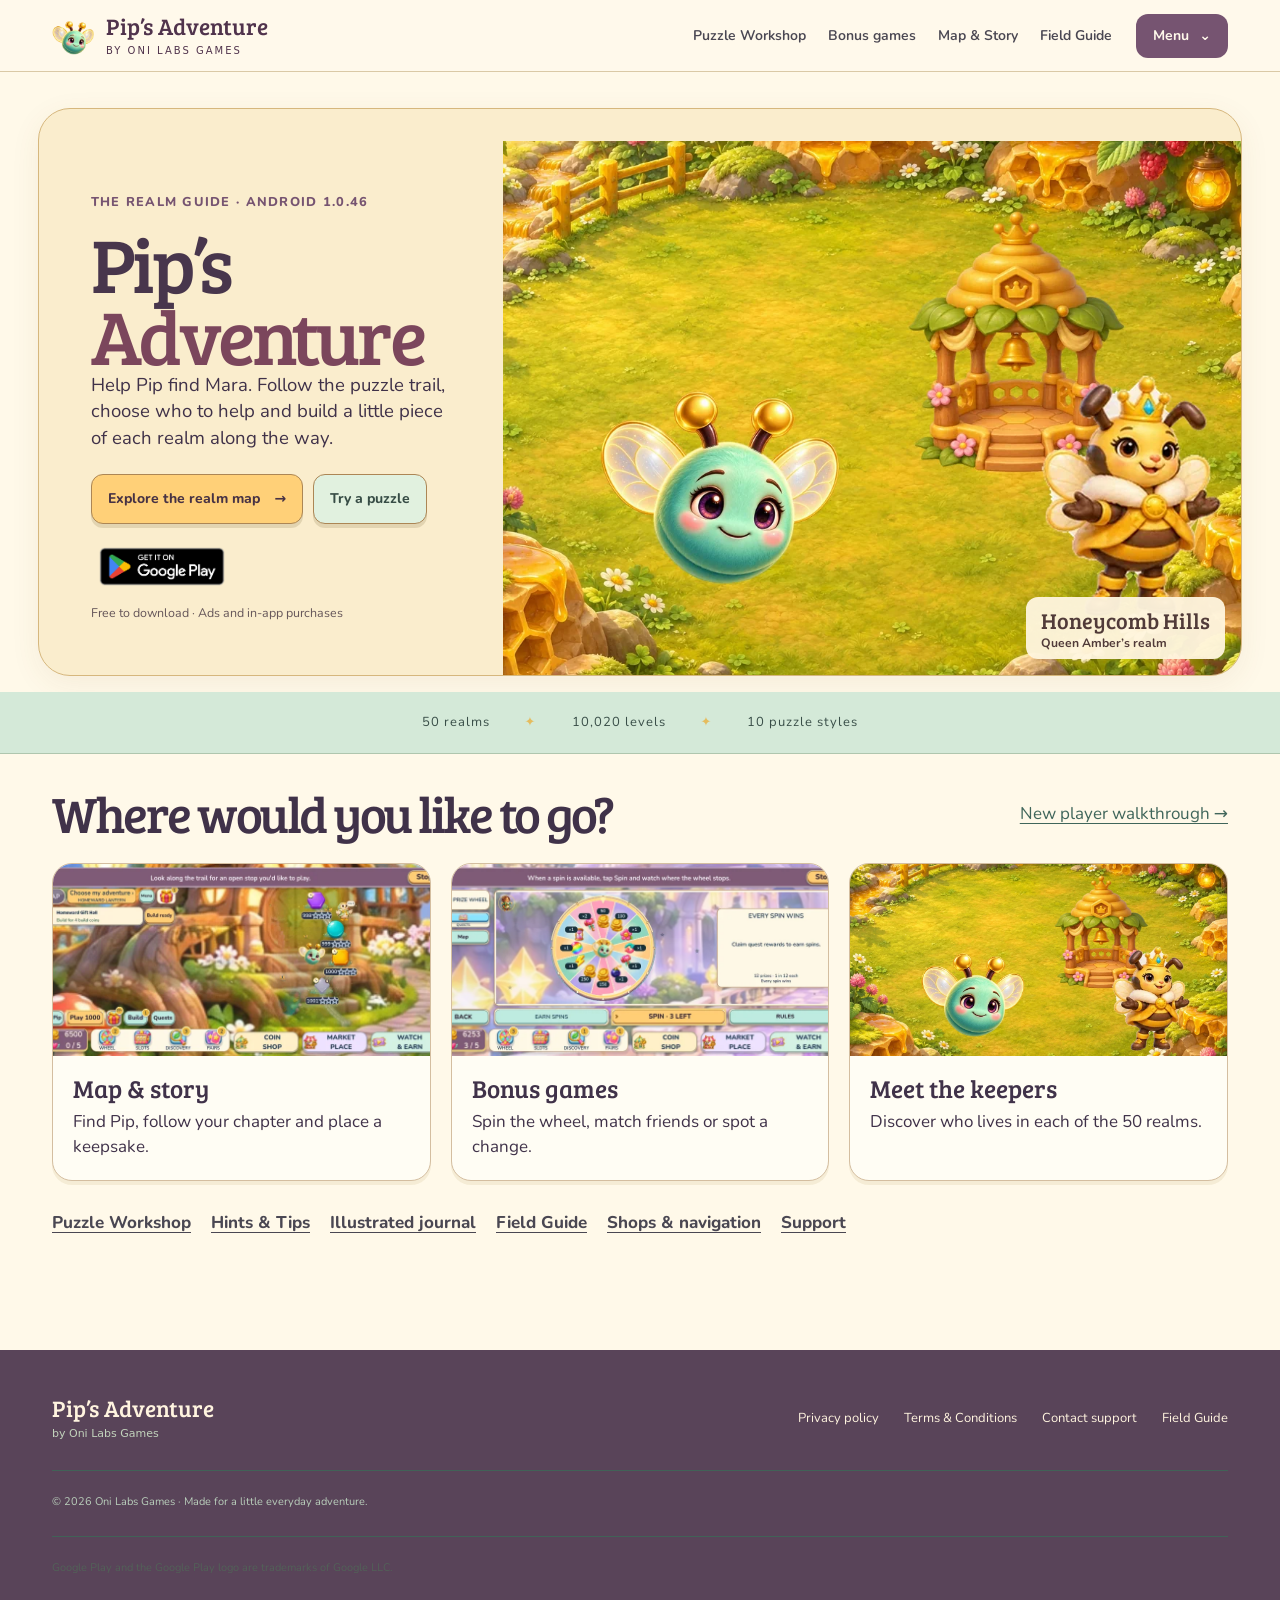
==== commit b9c85985: "Refresh Pip’s realm guide, character art and playable lessons for Android 1.0.46" ====
--- a/index.html
+++ b/index.html
@@ -10,43 +10,41 @@
   gtag('config', 'G-JYRZ8F8B67');
 </script>
 <meta charset="utf-8"><meta name="viewport" content="width=device-width,initial-scale=1">
-<title>Pip’s Adventure · A little magic, a helping hand</title>
-<meta name="description" content="Meet Pip and friends, explore magical worlds and find your next move. The official player guide to puzzles, boosters, building, Discovery, Daily Pairs and Firefly Flight.">
-<meta name="theme-color" content="#175c50"><link rel="canonical" href="https://cliffman1978-source.github.io/">
-<meta property="og:title" content="Pip’s Adventure · Your next little adventure"><meta property="og:description" content="Meet the friends. Learn the puzzles. Bring a world to life."><meta property="og:image" content="https://cliffman1978-source.github.io/assets/forest.webp"><meta property="og:type" content="website">
-<link rel="icon" href="assets/pip.webp" type="image/webp"><link rel="stylesheet" href="style.css?v=illustrated-tips"><script defer src="bonus-practice.js"></script><script src="site.js?v=illustrated-tips" defer></script><script src="guide-visuals.js?v=story-navigation" defer></script>
-</head><body>
+<title>Pip’s Adventure | Realm map, puzzles &amp; player guide</title>
+<meta name="description" content="Explore 50 realms with Pip. Practise all ten puzzle styles, choose a chapter route, build landmarks and learn how bonus games and rewards work.">
+<meta name="theme-color" content="#fff6de"><link rel="canonical" href="https://cliffman1978-source.github.io/">
+<meta property="og:title" content="Pip’s Adventure • The realm guide"><meta property="og:description" content="Follow Pip from the puzzle trail to your next landmark. Explore the characters, chapter choices and bonus games."><meta property="og:image" content="https://cliffman1978-source.github.io/assets/realm-update/hero.webp"><meta property="og:type" content="website">
+<link rel="icon" href="assets/realm-update/pip.webp" type="image/webp"><link rel="stylesheet" href="style.css?v=realms-146"><script defer src="bonus-practice.js?v=realms-146"></script><script src="site.js?v=realms-146" defer></script><script src="guide-visuals.js?v=realms-146" defer></script>
+</head><body class="realm-edition">
 <a class="skip" href="#main">Skip to content</a>
-<header class="header"><a class="brand" href="#home"><img src="assets/pip.webp" alt="" width="54" height="54"><span>Pip’s Adventure<small>BY ONI LABS GAMES</small></span></a><nav aria-label="Main navigation" class="site-nav"><div class="nav-shortcuts"><a href="#puzzles">Puzzle Workshop</a><a href="#bonus">Bonus games</a><a href="#story">Map & Story</a><a href="#guide">Field Guide</a></div><details class="site-menu"><summary>Menu</summary><div class="menu-directory"><a class="menu-home" href="#home">Pip’s Adventure home</a><div><strong>Play</strong><a href="#start">Game walkthrough</a><a href="#puzzles">Puzzle Workshop</a><a href="#bonus">Bonus games</a></div><div><strong>Explore</strong><a href="#story">Map & Story</a><a href="#journal">Illustrated journal</a><a href="#friends">Meet the friends</a></div><div><strong>Get help</strong><a href="#hints">Hints &amp; Tips</a><a href="#guide">Field Guide</a><a href="#navigation">In-game navigation</a><a href="#support">Contact & support</a></div></div></details></nav></header>
+<header class="header"><a class="brand" href="#home"><img src="assets/realm-update/pip.webp" alt="" width="54" height="54"><span>Pip’s Adventure<small>BY ONI LABS GAMES</small></span></a><nav aria-label="Main navigation" class="site-nav"><div class="nav-shortcuts"><a href="#puzzles">Puzzle Workshop</a><a href="#bonus">Bonus games</a><a href="#story">Map &amp; Story</a><a href="#guide">Field Guide</a></div><details class="site-menu"><summary>Menu</summary><div class="menu-directory"><a class="menu-home" href="#home">Pip’s Adventure home</a><div><strong>Play</strong><a href="#start">Game walkthrough</a><a href="#puzzles">Puzzle Workshop</a><a href="#bonus">Bonus games</a></div><div><strong>Explore</strong><a href="#story">Map &amp; Story</a><a href="#journal">Illustrated journal</a><a href="#friends">Meet the friends</a></div><div><strong>Get help</strong><a href="#hints">Hints &amp; Tips</a><a href="#guide">Field Guide</a><a href="#navigation">In-game navigation</a><a href="#support">Contact &amp; support</a></div></div></details></nav></header>
 <main id="main"><div class="back-hub" hidden><a href="#explore">All features</a><span aria-hidden="true"> / </span><span class="current-section"></span></div>
-<section id="home" class="hero" aria-labelledby="title"><div class="hero-art" aria-hidden="true"></div><div class="hero-content"><span class="eyebrow">WELCOME TO PIP’S WORLD</span><h1 id="title">Small wings.<br>Big <em>adventure.</em></h1><p>Match a little magic. Make a new friend.<br>Help Pip bring 50 storybook realms to life.</p><div class="actions"><a class="play-badge" href="https://play.google.com/store/apps/details?id=com.puzzlequest.newgame"><img src="assets/google-play-badge.png" alt="Get it on Google Play" width="646" height="250"></a><a class="button gold" href="#puzzles">Try a puzzle</a><a class="button cream" href="#start">Game walkthrough</a></div><p class="fine">Free to download · Contains ads and in-app purchases</p></div><div class="pip-hero"><span class="hello">Your next adventure starts here!</span><img src="assets/pip.webp" width="512" height="512" alt="Pip, a cheerful mint-green fairy with glowing golden wings" fetchpriority="high"></div></section>
-<div class="trail-strip"><span>50 magical realms</span><span aria-hidden="true">✦</span><span>10 puzzle styles</span><span aria-hidden="true">✦</span><span>One curious little hero</span></div>
-<section class="section hub" id="explore"><div class="hub-heading"><h2>Explore Pip’s Adventure</h2><a href="#start">New player? Follow the walkthrough →</a></div><div class="hub-grid"><a class="hub-tile" href="#puzzles"><img src="assets/icons/move.webp" width="64" height="64" alt=""><span><strong>Puzzle Workshop</strong><small>Try all ten puzzle styles with Pip’s spoken guide.</small></span><b aria-hidden="true">›</b></a><a class="hub-tile" href="#bonus"><img src="assets/icons/wheel.webp" width="64" height="64" alt=""><span><strong>Bonus games</strong><small>Spin, explore, match pairs and discover Firefly Flight.</small></span><b aria-hidden="true">›</b></a><a class="hub-tile" href="#journal"><img src="assets/icons/book.webp" width="64" height="64" alt=""><span><strong>Illustrated journal</strong><small>Explore the artwork behind Pip’s realms.</small></span><b aria-hidden="true">›</b></a><a class="hub-tile" href="#worlds"><img src="assets/icons/hammer.webp" width="64" height="64" alt=""><span><strong>Builds &amp; quests</strong><small>Restore landmarks and earn rewards.</small></span><b aria-hidden="true">›</b></a><a class="hub-tile" href="#shops"><img src="assets/icons/coin_shop.webp" width="64" height="64" alt=""><span><strong>Shops &amp; rewards</strong><small>Compare boosters, tokens, purchases and Watch &amp; Earn.</small></span><b aria-hidden="true">›</b></a><a class="hub-tile" href="#story"><img src="assets/icons/compass.webp" width="64" height="64" alt=""><span><strong>Map &amp; Story</strong><small>Choose a route and turn a chapter keepsake into a landmark detail.</small></span><b aria-hidden="true">›</b></a></div><div class="hub-links"><a href="#friends">Meet the friends ↗</a><a href="#hints">Hints &amp; Tips ↗</a><a href="#guide">Browse the Field Guide ↗</a><a href="#navigation">Game navigation ↗</a></div></section>
-<section class="section puzzle-workshop" id="puzzles" aria-labelledby="practice-title">
+<section id="home" class="realm-hero" aria-labelledby="title"><div class="realm-intro"><p class="edition-label">The realm guide · Android 1.0.46</p><h1 id="title">Pip’s<br><em>Adventure</em></h1><p class="hero-deck">Help Pip find Mara. Follow the puzzle trail, choose who to help and build a little piece of each realm along the way.</p><div class="hero-actions"><a class="button gold" href="#story">Explore the realm map <span aria-hidden="true">→</span></a><a class="button cream" href="#puzzles">Try a puzzle</a></div><a class="play-badge" href="https://play.google.com/store/apps/details?id=com.puzzlequest.newgame"><img src="assets/google-play-badge.png" alt="Get it on Google Play" width="646" height="250"></a><small>Free to download · Ads and in-app purchases</small></div><figure class="realm-hero-art"><img src="assets/realm-update/hero.webp" width="1200" height="736" fetchpriority="high" alt="Pip and Queen Amber beside the honeycomb pavilion in a sunlit garden"><figcaption>Honeycomb Hills <span>Queen Amber’s realm</span></figcaption></figure></section><div class="trail-strip"><span>50 realms</span><span aria-hidden="true">✦</span><span>10,020 levels</span><span aria-hidden="true">✦</span><span>10 puzzle styles</span></div>
+<section id="explore" class="section realm-hub"><div class="hub-heading"><h2>Where would you like to go?</h2><a href="#start">New player walkthrough →</a></div><div class="feature-grid"><a class="realm-feature" href="#story"><img src="assets/realm-update/map.webp" alt="Realm map with illustrated landmark parcels" loading="lazy"><div><h3>Map &amp; story</h3><p>Find Pip, follow your chapter and place a keepsake.</p></div></a><a class="realm-feature" href="#bonus"><img src="assets/realm-update/wheel.webp" alt="The in-game prize wheel" loading="lazy"><div><h3>Bonus games</h3><p>Spin the wheel, match friends or spot a change.</p></div></a><a class="realm-feature" href="#friends"><img src="assets/realm-update/hero.webp" alt="Pip and the keeper of Honeycomb Hills" loading="lazy"><div><h3>Meet the keepers</h3><p>Discover who lives in each of the 50 realms.</p></div></a></div><nav class="realm-links" aria-label="More player guides"><a href="#puzzles">Puzzle Workshop</a><a href="#hints">Hints &amp; Tips</a><a href="#journal">Illustrated journal</a><a href="#guide">Field Guide</a><a href="#navigation">Shops &amp; navigation</a><a href="#support">Support</a></nav></section><section class="section puzzle-workshop" id="puzzles" aria-labelledby="practice-title">
 <span id="films" aria-hidden="true"></span><h2 id="practice-title">Pip’s Puzzle Workshop</h2>
 <p>Practise a move with Sunflower Valley’s flower gems. Choose a puzzle style, then tap the board or listen to the game’s guide.</p>
+<p>Character boards begin at level 16. After the opening ten levels, one puzzle in each group of ten uses faces from the cast. Match identical faces using the level’s usual rules. Replaying that level brings back the same cast.</p>
 <div id="puzzle-practice" hidden><div class="practice-copy"><label for="practice-mode">Puzzle style</label>
 <select id="practice-mode"><option value="swap">Match 3</option><option value="tap_groups">Gather</option><option value="diagonal_swap">Diagonal Match</option><option value="cross_gather">Cross Gather</option><option value="rising_tides">Rising Tides</option><option value="row_shift">River Rows</option><option value="column_shift">Wind Columns</option><option value="star_hop">Star Hop</option><option value="diagonal_groups">Diagonal Gather</option><option value="bloom_groups">Bloom Gather</option></select>
 <p class="practice-rule"></p><div class="practice-speech" role="group" aria-label="Spoken puzzle guidance"><button type="button" data-cue="rule">Hear the rule</button><button type="button" data-cue="tip">Hear a move tip</button></div><audio id="practice-voice" preload="none"></audio><label class="practice-confirm-pref"><input type="checkbox" id="speak-correct" checked> Speak correct moves</label>
 <p class="practice-details"></p></div><div class="practice-play"><div class="practice-board" role="group" aria-label="Practice board, three rows and four columns"></div>
 <p role="status" aria-live="polite"></p><div class="practice-actions"><button type="button" class="practice-hint">Show a hint</button><button type="button" class="practice-reset">Try again</button></div></div></div>
 <noscript><p>Open the <a href="#guide">Field Guide</a> for the illustrated rules for all ten styles.</p></noscript>
-<script type="application/json" id="practice-data">[{"mode": "swap", "title": "MATCH 3", "controls": "Swap up, down, left or right. Make a row or column of 3+ matching gems.", "details": "Swipe between neighbouring gems, or tap one and then the other. Diagonal swaps and diagonal matches do not count. A swap that makes no match moves back.", "caption": "Swap up to make a row of three."}, {"mode": "tap_groups", "title": "GATHER", "controls": "Tap 2+ same-colour gems touching up, down, left or right. No swapping or diagonals.", "details": "Tap any gem in the connected group to clear it. Groups can turn corners along shared edges. After gems fall, new connections involving gems already on the board can clear automatically without another move. Groups made entirely of new refill gems wait for your next tap. Groups of 5–6 make a row power, 7–8 a bomb, and 9+ a rainbow. Tap a power to activate it.", "caption": "Tap the pair; both touching gems clear."}, {"mode": "diagonal_swap", "title": "DIAGONAL MATCH", "controls": "Swap neighbours, including diagonally. Make a row or column of 3+ matching gems.", "details": "Swipe between neighbouring gems, or tap one and then the other. You may swap diagonally, but a diagonal line does not count as a match.", "caption": "Swap diagonally to make a horizontal row of three."}, {"mode": "cross_gather", "title": "CROSS GATHER", "controls": "Tap a gem: clear 2+ of its colour in straight lines up/down/left/right. No turns.", "details": "The tapped gem counts toward the total. Each line stops at a different colour, gap or blocker. Lines cannot turn corners or go diagonally. After gems fall, new connections involving gems already on the board can clear automatically without another move. Groups made entirely of new refill gems wait for your next tap. Groups of 5–6 make a row power, 7–8 a bomb, and 9+ a rainbow. Tap a power to activate it.", "caption": "Tap the centre: straight lines clear; the matching corner stays."}, {"mode": "rising_tides", "title": "RISING TIDES", "controls": "Swap to match 3+ in a row or column. Gems rise; deliver relics to the TOP arrows.", "details": "Swap neighbouring gems up, down, left or right. Gems refill from below. Clear ABOVE a relic to lift it to the top exit.", "caption": "Make a row of three; gems rise and refill from below."}, {"mode": "row_shift", "title": "RIVER ROWS", "controls": "Shift a row one space left or right. Make a row or column of 3+ matching gems.", "details": "Swipe left or right, or tap two horizontal neighbours. The connected row wraps at its ends; gaps and blockers stop the segment. Tap a power to fire it, or shift its row to fire it. A shift with no match or power moves back.", "caption": "Swipe one space left; the row wraps and makes a column of three."}, {"mode": "column_shift", "title": "WIND COLUMNS", "controls": "Shift a column one space up or down. Make a row or column of 3+ matching gems.", "details": "Swipe up or down, or tap two vertical neighbours. The connected column wraps at its ends; gaps and blockers stop the segment. Tap a power to fire it, or shift its column to fire it. A shift with no match or power moves back.", "caption": "Swipe one space up; the column wraps and makes a row of three."}, {"mode": "star_hop", "title": "STAR HOP", "controls": "Tap a gem, then a gold-ringed gem to swap them. Line up 3 of one colour in a row or column.", "details": "The two gems swap places in an L: two spaces across and one up or down, or two up or down and one across. Either end can complete the line. A hop with a power gem activates it.", "caption": "Tap the two ends of the L. Watch the three matching gems line up."}, {"mode": "diagonal_groups", "title": "DIAGONAL GATHER", "controls": "Tap 2+ same-colour gems touching by an edge OR a corner. No swapping.", "details": "The whole connected group clears, including diagonal connections. After gems fall, new connections involving gems already on the board can clear automatically without another move. Groups made entirely of new refill gems wait for your next tap. Groups of 5–6 make a row power, 7–8 a bomb, and 9+ a rainbow. Tap a power to activate it.", "caption": "Tap the pair connected diagonally; both gems clear."}, {"mode": "bloom_groups", "title": "BLOOM GATHER", "controls": "Tap 3+ same-colour gems touching up, down, left or right. Pairs do not clear.", "details": "No swapping or diagonals. Groups can turn corners along shared edges. After gems fall, new connections involving gems already on the board can clear automatically without another move. Groups made entirely of new refill gems wait for your next tap. Groups of 5–6 make a row power, 7–8 a bomb, and 9+ a rainbow. Tap a power to activate it.", "caption": "Tap all three connected gems in the L-shaped group."}]</script>
-<p class="workshop-tips-link"><a href="#hints">Illustrated hints &amp; tips →</a></p><script defer src="puzzle-lab.js?v=tip-media"></script></section>
-<section class="section tips-section" id="hints" aria-labelledby="tips-heading"><h2 id="tips-heading">Hints &amp; Tips</h2><p class="tips-intro">Plan a move, clear an obstacle, or turn a match into a bomb.</p><div class="tip-grid"><article class="tip-card"><figure class="tip-picture" role="img" aria-label="A goal of three blue gems beside a row of three matching blue gems."><div aria-hidden="true"><div class="tip-target"><img alt="" src="assets/icons/goals.webp">3 blue</div><div class="tip-board" aria-hidden="true"><i class="tile blue"></i><i class="tile blue"></i><i class="tile blue"></i><i class="tile green"></i><i class="tile gold"></i><i class="tile purple"></i></div></div></figure><div class="tip-body"><h3>Match what the goal asks for</h3><p>Need blue gems? Look for a blue match before spending a move on another colour. Tap the goal panel during a level to check how many you still need.</p><div class="tip-actions"><audio controls preload="none" aria-label="Listen to the game cue for goals" src="assets/puzzle-voice/goals.mp3"></audio><a href="#your-mission">Level goals →</a></div></div></article><article class="tip-card"><figure class="tip-picture" role="img" aria-label="Three blue gems matched on icy tiles. Alongside them, three green gems match beside a wooden crate."><div aria-hidden="true"><div class="tip-board" aria-hidden="true"><i class="tile ice"></i><i class="tile ice"></i><i class="tile ice"></i><i class="tile gold"></i><i class="tile purple"></i><i class="tile green"></i></div><div class="tip-board" aria-hidden="true"><i class="tile gold"></i><i class="tile crate"></i><i class="tile purple"></i><i class="tile green"></i><i class="tile green"></i><i class="tile green"></i></div></div></figure><div class="tip-body"><h3>Match on ice, beside a crate</h3><p>A match on an icy tile removes one layer. To open a crate, match gems next to it. The dots on each obstacle tell you how many hits it still needs.</p><div class="tip-actions"><audio controls preload="none" aria-label="Listen to the game cue for obstacles" src="assets/puzzle-voice/obstacles.mp3"></audio><a href="#break-the-ice">Obstacle guide →</a></div></div></article><article class="tip-card"><figure class="tip-picture" role="img" aria-label="Five purple gems in a T shape create a bomb."><div aria-hidden="true"><div class="tip-board" aria-hidden="true"><i class="tile purple"></i><i class="tile purple"></i><i class="tile purple"></i><i class="tile blank"></i><i class="tile purple"></i><i class="tile blank"></i><i class="tile blank"></i><i class="tile purple"></i><i class="tile blank"></i></div><span class="tip-arrow">→</span><img class="tip-bomb" src="assets/icons/bomb.webp" alt=""></div></figure><div class="tip-body"><h3>Make a bomb, then fire it</h3><p>In a swap puzzle, match five gems in a T or L. In Gather, tap a connected group of seven or eight. If your goal counts activations, fire the bomb to earn credit.</p><div class="tip-actions"><audio controls preload="none" aria-label="Listen to the game cue for powers" src="assets/puzzle-voice/powers.mp3"></audio><a href="#make-a-bomb">Bomb rules →</a></div></div></article></div><div class="tip-films"><h3>Watch a move, then try it</h3><div class="tip-grid"><article class="tip-card"><video controls playsinline preload="none" width="640" height="360" poster="assets/tip-films/row_shift.webp" aria-label="River Rows worked example"><source src="assets/tip-films/row_shift.mp4" type="video/mp4"><a href="assets/tip-films/row_shift.mp4">Watch River Rows</a></video><div class="tip-body"><h4>Shift one whole row</h4><p>Look at the columns above and below your row. A one-space shift can complete a vertical match.</p><a href="#practice-row_shift">Try River Rows →</a></div></article><article class="tip-card"><video controls playsinline preload="none" width="640" height="360" poster="assets/tip-films/star_hop.webp" aria-label="Star Hop worked example"><source src="assets/tip-films/star_hop.mp4" type="video/mp4"><a href="assets/tip-films/star_hop.mp4">Watch Star Hop</a></video><div class="tip-body"><h4>Find the other end of the L</h4><p>Start at a gap in a line of matching flowers. Look an L-shaped hop away for the colour that fills it.</p><a href="#practice-star_hop">Try Star Hop →</a></div></article><article class="tip-card"><video controls playsinline preload="none" width="640" height="360" poster="assets/tip-films/diagonal_groups.webp" aria-label="Diagonal Gather worked example"><source src="assets/tip-films/diagonal_groups.mp4" type="video/mp4"><a href="assets/tip-films/diagonal_groups.mp4">Watch Diagonal Gather</a></video><div class="tip-body"><h4>Follow the corners</h4><p>Trace the same colour diagonally as well as sideways. Flowers that meet at one corner can belong to the same group.</p><a href="#practice-diagonal_groups">Try Diagonal Gather →</a></div></article></div></div><div class="tips-links"><a class="tip-return" href="#puzzles">‹ Back to Puzzle Workshop</a><a href="#start">Full game walkthrough →</a></div></section>
-<section class="section" id="journal"><h2>Pip’s illustrated journal</h2><div class="realm-gallery"><figure><a href="assets/journal/coral-kingdom.webp" aria-label="View full illustration of Coral Kingdom"><img src="assets/journal/coral-kingdom.webp" width="896" height="1344" loading="lazy" alt="A shell-lined path winds past pink coral and turquoise underwater terraces."></a><figcaption>Coral Kingdom</figcaption></figure><figure><a href="assets/journal/copperleaf-railway.webp" aria-label="View full illustration of Copperleaf Railway"><img src="assets/journal/copperleaf-railway.webp" width="896" height="1344" loading="lazy" alt="Copper rails cross timber bridges above waterfalls and autumn woodland."></a><figcaption>Copperleaf Railway</figcaption></figure><figure><a href="assets/journal/paperwing-library.webp" aria-label="View full illustration of Paperwing Library"><img src="assets/journal/paperwing-library.webp" width="896" height="1344" loading="lazy" alt="Book-shaped bridges lead through green terraces to a golden library above the clouds."></a><figcaption>Paperwing Library</figcaption></figure><figure><a href="assets/journal/aurora-palace.webp" aria-label="View full illustration of Aurora Palace"><img src="assets/journal/aurora-palace.webp" width="896" height="1344" loading="lazy" alt="Lanterns mark an icy mountain trail beneath the northern lights."></a><figcaption>Aurora Palace</figcaption></figure></div></section>
-<section class="section tour" id="start" aria-labelledby="tour-title"><div class="tour-cover"><h2 id="tour-title">Pip’s game walkthrough</h2><p>Follow Pip from the realm map to a finished landmark. Along the way, see a chapter unfold and watch a puzzle move in the game.</p></div><nav class="tour-index" aria-label="Walkthrough chapters"><a href="#tour-trail">Find your level</a><a href="#tour-journal">Choose a route</a><a href="#tour-puzzle">Play a puzzle</a><a href="#tour-rewards">Earn rewards</a><a href="#tour-build">Build a landmark</a><a href="#tour-bonus">Explore bonus games</a></nav><article class="tour-stop" id="tour-trail"><div class="tour-media"><img loading="lazy" src="assets/walkthrough/trail.webp" alt="Pip standing by level 223 on the Pirate Lagoon trail."></div><div class="tour-copy"><h3>Start on the map</h3><p>From the welcome screen, open the map to explore or continue your journey. Pick a realm to see its trail. Tap an unlocked level to preview it, or use the gold <strong>Play</strong> button to return to your current puzzle.</p><a href="#map-story">Map controls →</a></div></article><article class="tour-stop" id="tour-journal"><div class="tour-media"><figure><video controls playsinline preload="none" poster="assets/walkthrough/journal.webp" aria-label="Read a scene with Pip in Pirate Lagoon"><source src="assets/walkthrough/journal.mp4" type="video/mp4"><a href="assets/walkthrough/journal.mp4">Watch the clip</a></video><figcaption>From the game · Pip and the narrator take turns in the journal.</figcaption></figure></div><div class="tour-copy"><h3>Decide where Pip goes</h3><p>Open <strong>My Story</strong> to hear the scene. Tap <strong>Choose a route</strong> to see four destinations. Check each card for its cost. The route you save sets the realm for five puzzle levels. Pick an ending to discover your keepsake.</p><a href="#story">Explore a chapter choice →</a></div></article><article class="tour-stop" id="tour-puzzle"><div class="tour-media"><figure><video controls playsinline preload="none" poster="assets/walkthrough/gather.webp" aria-label="Watch a Diagonal Gather move and the board refilling"><source src="assets/walkthrough/gather.mp4" type="video/mp4"><a href="assets/walkthrough/gather.mp4">Watch the clip</a></video><figcaption>From the game · A highlighted group clears and new gems fall into place.</figcaption></figure></div><div class="tour-copy"><h3>Read the goals, then make your move</h3><p>The level briefing tells you how this board works. Look for the targets and the moves or time available. On this <strong>Diagonal Gather</strong> board, tap matching gems joined at an edge or corner. Watch the cleared spaces refill. On other boards, the rule might ask you to swap, shift a row, or hop.</p><a href="#practice-diagonal_groups">Try Diagonal Gather →</a></div></article><article class="tour-stop" id="tour-rewards"><div class="tour-media"><div class="tour-coins"><img src="assets/icons/build_coin.webp" alt=""><strong>1 star → 3 stars</strong><span>Replay reward: +2 Build Coins</span></div></div><div class="tour-copy"><h3>Turn a win into Build Coins</h3><p>Finish every goal before your moves or time run out. Your best star rating earns one, two, or three Build Coins. Improving a one-star win to three stars earns two more. Back on the trail, tap a gift box when a reward is ready.</p><a href="#stars-gifts">Stars and trail gifts →</a></div></article><article class="tour-stop" id="tour-build"><div class="tour-media"><img loading="lazy" src="assets/walkthrough/landmarks.webp" alt="A restored landmark and locked building parcels on Pip’s realm map."></div><div class="tour-copy"><h3>Put your keepsake to work</h3><p>At the worksite, choose <strong>Build with</strong> your keepsake to preview a detail. Save the design, then use Build Coins for construction. The foundation costs 4, the framework 6, and the finishing touches 10. At a finished landmark, <strong>Decorate with</strong> adds a missing story detail.</p><a href="#build-your-world">See the building stages →</a></div></article><article class="tour-stop" id="tour-bonus"><div class="tour-media"><img loading="lazy" src="assets/walkthrough/wheel.webp" alt="Pip at the centre of the twelve-segment prize wheel."></div><div class="tour-copy"><h3>Take a detour, then return to the trail</h3><p>Open <strong>Quests</strong> to see your tasks and claim finished rewards. An earned spin lets you turn the Prize Wheel. Try Discovery to spot a difference, Pairs to match friends, or Treasure Slots to spin the reels. When you’re ready for the next level, return to the map and tap <strong>Play</strong>.</p><a href="#bonus">Try the bonus demos →</a></div></article><div class="tour-finish"><div><h3>Where will you take Pip?</h3><p>Start your own journey on Android, or practise another move here first.</p></div><a class="play-badge" href="https://play.google.com/store/apps/details?id=com.puzzlequest.newgame"><img src="assets/google-play-badge.png" alt="Get Pip’s Adventure on Google Play" width="646" height="250"></a><a href="#hints">Hints &amp; Tips →</a></div></section>
+<script type="application/json" id="practice-data">[{"mode": "swap", "title": "MATCH 3", "controls": "Swap up, down, left or right. Make a row or column of 3+ matching gems.", "details": "Swipe between neighbouring gems, or tap one and then the other. Diagonal swaps and diagonal matches do not count. A swap that makes no match moves back.", "caption": "Swap up to make a row of three."}, {"mode": "tap_groups", "title": "GATHER", "controls": "Tap 2+ same-colour gems touching up, down, left or right. No swapping or diagonals.", "details": "Tap any gem in the connected group to clear it. Groups can turn corners along shared edges. After gems fall, new connections involving gems already on the board can clear automatically without another move. Groups made entirely of new refill gems wait for your next tap. Groups of 5–6 make a row power, 7–8 a bomb, and 9+ a rainbow. Tap a power to activate it.", "caption": "Tap the pair; both touching gems clear."}, {"mode": "diagonal_swap", "title": "DIAGONAL MATCH", "controls": "Swap neighbours, including diagonally. Make a row or column of 3+ matching gems.", "details": "Swipe between neighbouring gems, or tap one and then the other. You may swap diagonally, but a diagonal line does not count as a match.", "caption": "Swap diagonally to make a horizontal row of three."}, {"mode": "cross_gather", "title": "CROSS GATHER", "controls": "Tap a gem: clear 2+ of its colour in straight lines up/down/left/right. No turns.", "details": "The tapped gem counts toward the total. Each line stops at a different colour, gap or blocker. Lines cannot turn corners or go diagonally. After gems fall, new connections involving gems already on the board can clear automatically without another move. Groups made entirely of new refill gems wait for your next tap. Groups of 5–6 make a row power, 7–8 a bomb, and 9+ a rainbow. Tap a power to activate it.", "caption": "Tap the centre: straight lines clear; the matching corner stays."}, {"mode": "rising_tides", "title": "RISING TIDES", "controls": "Swap to match 3+ in a row or column. Pieces rise from below.", "details": "Swap neighbouring pieces up, down, left or right. On delivery levels, clear ABOVE the pictured relic or charm to lift it to a TOP exit arrow.", "caption": "Make a row of three; gems rise and refill from below."}, {"mode": "row_shift", "title": "RIVER ROWS", "controls": "Shift a row one space left or right. Make a row or column of 3+ matching gems.", "details": "Swipe left or right, or tap two horizontal neighbours. The connected row wraps at its ends; gaps and blockers stop the segment. Tap a power to fire it, or shift its row to fire it. A shift with no match or power moves back.", "caption": "Swipe one space left; the row wraps and makes a column of three."}, {"mode": "column_shift", "title": "WIND COLUMNS", "controls": "Shift a column one space up or down. Make a row or column of 3+ matching gems.", "details": "Swipe up or down, or tap two vertical neighbours. The connected column wraps at its ends; gaps and blockers stop the segment. Tap a power to fire it, or shift its column to fire it. A shift with no match or power moves back.", "caption": "Swipe one space up; the column wraps and makes a row of three."}, {"mode": "star_hop", "title": "STAR HOP", "controls": "Tap a gem, then a gold-ringed gem to swap them. Line up 3 of one colour in a row or column.", "details": "The two gems swap places in an L: two spaces across and one up or down, or two up or down and one across. Either end can complete the line. A hop with a power gem activates it.", "caption": "Tap the two ends of the L. Watch the three matching gems line up."}, {"mode": "diagonal_groups", "title": "DIAGONAL GATHER", "controls": "Tap 2+ same-colour gems touching by an edge OR a corner. No swapping.", "details": "The whole connected group clears, including diagonal connections. After gems fall, new connections involving gems already on the board can clear automatically without another move. Groups made entirely of new refill gems wait for your next tap. Groups of 5–6 make a row power, 7–8 a bomb, and 9+ a rainbow. Tap a power to activate it.", "caption": "Tap the pair connected diagonally; both gems clear."}, {"mode": "bloom_groups", "title": "BLOOM GATHER", "controls": "Tap 3+ same-colour gems touching up, down, left or right. Pairs do not clear.", "details": "No swapping or diagonals. Groups can turn corners along shared edges. After gems fall, new connections involving gems already on the board can clear automatically without another move. Groups made entirely of new refill gems wait for your next tap. Groups of 5–6 make a row power, 7–8 a bomb, and 9+ a rainbow. Tap a power to activate it.", "caption": "Tap all three connected gems in the L-shaped group."}]</script><p class="workshop-tips-link"><a href="#hints">Illustrated hints &amp; tips →</a></p><script defer src="puzzle-lab.js?v=realms-146"></script></section>
+<section class="section tips-section" id="hints" aria-labelledby="tips-heading"><h2 id="tips-heading">Hints &amp; Tips</h2><p class="tips-intro">Plan a move, clear an obstacle, or turn a match into a bomb.</p><div class="tip-grid"><article class="tip-card"><figure class="tip-picture" role="img" aria-label="A goal of three blue gems beside a row of three matching blue gems."><div aria-hidden="true"><div class="tip-target"><img alt="" src="assets/icons/goals.webp">3 blue</div><div class="tip-board" aria-hidden="true"><i class="tile blue"></i><i class="tile blue"></i><i class="tile blue"></i><i class="tile green"></i><i class="tile gold"></i><i class="tile purple"></i></div></div></figure><div class="tip-body"><h3>Match what the goal asks for</h3><p>Need blue gems? Look for a blue match before spending a move on another colour. Tap the goal panel during a level to check how many you still need.</p><div class="tip-actions"><audio controls preload="none" aria-label="Listen to the game cue for goals" src="assets/puzzle-voice/goals.mp3"></audio><a href="#your-mission">Level goals →</a></div></div></article><article class="tip-card"><figure class="tip-picture" role="img" aria-label="Three blue gems matched on icy tiles. Alongside them, three green gems match beside a wooden crate."><div aria-hidden="true"><div class="tip-board" aria-hidden="true"><i class="tile ice"></i><i class="tile ice"></i><i class="tile ice"></i><i class="tile gold"></i><i class="tile purple"></i><i class="tile green"></i></div><div class="tip-board" aria-hidden="true"><i class="tile gold"></i><i class="tile crate"></i><i class="tile purple"></i><i class="tile green"></i><i class="tile green"></i><i class="tile green"></i></div></div></figure><div class="tip-body"><h3>Match on ice, beside a crate</h3><p>A match on an icy tile removes one layer. To open a crate, match gems next to it. The dots on each obstacle tell you how many hits it still needs.</p><div class="tip-actions"><audio controls preload="none" aria-label="Listen to the game cue for obstacles" src="assets/puzzle-voice/obstacles.mp3"></audio><a href="#break-the-ice">Obstacle guide →</a></div></div></article><article class="tip-card"><figure class="tip-picture" role="img" aria-label="Five purple gems in a T shape create a bomb."><div aria-hidden="true"><div class="tip-board" aria-hidden="true"><i class="tile purple"></i><i class="tile purple"></i><i class="tile purple"></i><i class="tile blank"></i><i class="tile purple"></i><i class="tile blank"></i><i class="tile blank"></i><i class="tile purple"></i><i class="tile blank"></i></div><span class="tip-arrow">→</span><img class="tip-bomb" src="assets/icons/bomb.webp" alt=""></div></figure><div class="tip-body"><h3>Make a bomb, then fire it</h3><p>In a swap puzzle, match five gems in a T or L. In Gather, tap a connected group of seven or eight. If your goal counts activations, fire the bomb to earn credit.</p><div class="tip-actions"><audio controls preload="none" aria-label="Listen to the game cue for powers" src="assets/puzzle-voice/powers.mp3"></audio><a href="#make-a-bomb">Bomb rules →</a></div></div></article></div><div class="tip-films"><h3>Watch a move, then try it</h3><div class="tip-grid"><article class="tip-card"><video controls playsinline preload="none" width="640" height="360" poster="assets/tip-films/row_shift.webp" aria-label="River Rows worked example"><source src="assets/tip-films/row_shift.mp4" type="video/mp4"><a href="assets/tip-films/row_shift.mp4">Watch River Rows</a></source></video><div class="tip-body"><h4>Shift one whole row</h4><p>Look at the columns above and below your row. A one-space shift can complete a vertical match.</p><a href="#practice-row_shift">Try River Rows →</a></div></article><article class="tip-card"><video controls playsinline preload="none" width="640" height="360" poster="assets/tip-films/star_hop.webp" aria-label="Star Hop worked example"><source src="assets/tip-films/star_hop.mp4" type="video/mp4"><a href="assets/tip-films/star_hop.mp4">Watch Star Hop</a></source></video><div class="tip-body"><h4>Find the other end of the L</h4><p>Start at a gap in a line of matching flowers. Look an L-shaped hop away for the colour that fills it.</p><a href="#practice-star_hop">Try Star Hop →</a></div></article><article class="tip-card"><video controls playsinline preload="none" width="640" height="360" poster="assets/tip-films/diagonal_groups.webp" aria-label="Diagonal Gather worked example"><source src="assets/tip-films/diagonal_groups.mp4" type="video/mp4"><a href="assets/tip-films/diagonal_groups.mp4">Watch Diagonal Gather</a></source></video><div class="tip-body"><h4>Follow the corners</h4><p>Trace the same colour diagonally as well as sideways. Flowers that meet at one corner can belong to the same group.</p><a href="#practice-diagonal_groups">Try Diagonal Gather →</a></div></article></div></div><div class="tips-links"><a class="tip-return" href="#puzzles">‹ Back to Puzzle Workshop</a><a href="#start">Full game walkthrough →</a></div></section>
+<section class="section" id="journal"><h2>Pip’s illustrated journal</h2><p>Four places on Pip’s trail. Open an illustration to see the artwork used in that realm, or meet its keeper in the <a href="#friends">character guide</a>.</p><div class="realm-gallery"><figure><a href="assets/realm-update/journal-coral-kingdom.webp" aria-label="Open the Coral Kingdom trail illustration"><img src="assets/realm-update/journal-coral-kingdom.webp" loading="lazy" alt="Coral Kingdom illustrated realm trail, from the current game"></a><figcaption>Coral Kingdom</figcaption></figure><figure><a href="assets/realm-update/journal-copperleaf-railway.webp" aria-label="Open the Copperleaf Railway trail illustration"><img src="assets/realm-update/journal-copperleaf-railway.webp" loading="lazy" alt="Copperleaf Railway illustrated realm trail, from the current game"></a><figcaption>Copperleaf Railway</figcaption></figure><figure><a href="assets/realm-update/journal-paperwing-library.webp" aria-label="Open the Paperwing Library trail illustration"><img src="assets/realm-update/journal-paperwing-library.webp" loading="lazy" alt="Paperwing Library illustrated realm trail, from the current game"></a><figcaption>Paperwing Library</figcaption></figure><figure><a href="assets/realm-update/journal-aurora-palace.webp" aria-label="Open the Aurora Palace trail illustration"><img src="assets/realm-update/journal-aurora-palace.webp" loading="lazy" alt="Aurora Palace illustrated realm trail, from the current game"></a><figcaption>Aurora Palace</figcaption></figure></div></section>
+<section class="section tour" id="start" aria-labelledby="tour-title"><div class="tour-cover"><h2 id="tour-title">Pip’s game walkthrough</h2><p>Follow Pip from the realm map to a finished landmark. Along the way, see a chapter unfold and watch a puzzle move in the game.</p></div><nav class="tour-index" aria-label="Walkthrough chapters"><a href="#tour-trail">Find your level</a><a href="#tour-journal">Choose a route</a><a href="#tour-puzzle">Play a puzzle</a><a href="#tour-rewards">Earn rewards</a><a href="#tour-build">Build a landmark</a><a href="#tour-bonus">Explore bonus games</a></nav><article class="tour-stop" id="tour-trail"><div class="tour-media"><img src="assets/realm-update/trail.webp" alt="The painted path through Emerald Forest" loading="lazy"></div><div class="tour-copy"><h3>Start on the map</h3><p>From the welcome screen, open the map to explore or continue your journey. Pick a realm to see its trail. Tap an unlocked level to preview it, or use the gold <strong>Play</strong> button to return to your current puzzle.</p><a href="#map-story">Map controls →</a></div></article><article class="tour-stop" id="tour-journal"><div class="tour-media"><img src="assets/realm-update/story.webp" alt="A chapter choice in Pip’s story" loading="lazy"></div><div class="tour-copy"><h3>Decide where Pip goes</h3><p>Open My Story. Preview one of four destinations and confirm the gold fare or complete the ads on its card. Your destination sets the puzzle realm for five levels. Choose an ending and take the keepsake to the worksite.</p><a href="#story">Explore a chapter choice →</a></div></article><article class="tour-stop" id="tour-puzzle"><div class="tour-media"><figure><video controls playsinline preload="none" poster="assets/walkthrough/gather.webp" aria-label="Watch a Diagonal Gather move and the board refilling"><source src="assets/walkthrough/gather.mp4" type="video/mp4"><a href="assets/walkthrough/gather.mp4">Watch the clip</a></source></video><figcaption>From the game · A highlighted group clears and new gems fall into place.</figcaption></figure></div><div class="tour-copy"><h3>Read the goals, then make your move</h3><p>The level briefing tells you how this board works. Look for the targets and the moves or time available. On this <strong>Diagonal Gather</strong> board, tap matching gems joined at an edge or corner. Watch the cleared spaces refill. On other boards, the rule might ask you to swap, shift a row, or hop.</p><a href="#practice-diagonal_groups">Try Diagonal Gather →</a></div></article><article class="tour-stop" id="tour-rewards"><div class="tour-media"><div class="tour-coins"><img src="assets/icons/build_coin.webp" alt=""><strong>1 star → 3 stars</strong><span>Replay reward: +2 Build Coins</span></div></div><div class="tour-copy"><h3>Turn a win into Build Coins</h3><p>Finish every goal before your moves or time run out. Your best star rating earns one, two, or three Build Coins. Improving a one-star win to three stars earns two more. Back on the trail, tap a gift box when a reward is ready.</p><a href="#stars-gifts">Stars and trail gifts →</a></div></article><article class="tour-stop" id="tour-build"><div class="tour-media"><img src="assets/realm-update/map.webp" alt="Buildings placed on their parcels on the realm map" loading="lazy"></div><div class="tour-copy"><h3>Put your keepsake to work</h3><p>Tap the building on My Map. Preview and save a keepsake design, then spend 4, 6 and 10 Build Coins on the foundation, framework and finishing touches. Close the worksite to return to the same spot on the map.</p><a href="#build-your-world">See the building stages →</a></div></article><article class="tour-stop" id="tour-bonus"><div class="tour-media"><img src="assets/realm-update/wheel.webp" alt="The in-game Prize Wheel and its rewards" loading="lazy"></div><div class="tour-copy"><h3>Take a detour, then return to the trail</h3><p>Open a bonus game from the bottom dock. When eligible, one completed ad gives one wheel spin, one fresh Discovery round, one Pairs replay or two slot spins. Return to the map and tap Play to continue your puzzle.</p><a href="#bonus">Try the bonus demos →</a></div></article><div class="tour-finish"><div><h3>Where will you take Pip?</h3><p>Start your own journey on Android, or practise another move here first.</p></div><a class="play-badge" href="https://play.google.com/store/apps/details?id=com.puzzlequest.newgame"><img src="assets/google-play-badge.png" alt="Get Pip’s Adventure on Google Play" width="646" height="250"></a><a href="#hints">Hints &amp; Tips →</a></div></section>
 <section class="section story-guide" id="story">
-<div class="story-cover"><div><p class="story-kicker">Map &amp; Story</p><h2>Where will<br>Pip go next?</h2><p>At the footbridge, Pip hears scratching beneath the boards. Across the water, a lantern flashes. Which way would you go?</p><a class="button gold" href="#chapter-one">Explore the first chapter ↓</a></div></div>
-<div class="story-spread"><div class="chapter-path"><h3>From the map to the worksite</h3>
-<article><img src="assets/icons/map.webp" alt="" width="50" height="50"><div><h4>Pick a realm</h4><p>Open Pip’s Journal and tap <strong>Choose a route</strong>. Your destination sets the realm for the next five puzzles. On Android, blue routes are free, mint routes take one rewarded ad, lavender routes take two, and gold routes show a price to confirm. Returning to a saved route is free.</p></div></article>
-<article><img src="assets/icons/book.webp" alt="" width="50" height="50"><div><h4>Decide how the encounter ends</h4><p>Listen to the clue, then choose between two endings. Your decision reveals a keepsake, any gold gained or lost, and helps shape the next chapter’s destinations. Revisit the scene in <strong>Chapter notes</strong>.</p></div></article>
-<article><img src="assets/icons/hammer.webp" alt="" width="50" height="50"><div><h4>Leave your mark on the landmark</h4><p>Choose <strong>Build with</strong> your keepsake and preview four designs. Pick a free detail, watch the ads shown, or confirm the gold price. Use Build Coins to construct the stage. At a finished landmark, choose <strong>Decorate with</strong> to add a missing detail.</p></div></article></div>
-<aside class="story-cost"><img src="assets/icons/build_coin.webp" width="66" height="66" alt=""><h3>Building a landmark</h3><p>Each star earns a Build Coin. Improving a replay earns the difference.</p><dl><div><dt>Foundation</dt><dd>4</dd></div><div><dt>Framework</dt><dd>6</dd></div><div><dt>Finishing touches</dt><dd>10</dd></div><div><dt>Total Build Coins</dt><dd>20</dd></div></dl><p>After five first-time wins, the keeper can cover an eligible shortfall once that chapter.</p></aside></div>
-<details id="chapter-one" class="chapter-example"><summary>See a worked example from chapter one <small>Story spoilers</small></summary>
+<div class="story-cover"><div><p class="story-kicker">Map &amp; story</p><h2>Choose Pip’s path</h2><p>Drag across the realm map or pinch to zoom. Use Find Pip to return to your place. Tap a landmark to open its worksite, or head to the trail for your next puzzle.</p><a class="button gold" href="#chapter-one">Explore the first chapter ↓</a></div></div>
+<div class="map-spread"><figure class="game-shot"><img src="assets/realm-update/map.webp" alt="Landscape map with buildings on their parcels" loading="lazy"><figcaption>My Map · Tap a building to inspect its three saved stages, price and purpose.</figcaption></figure><figure class="game-shot"><img src="assets/realm-update/trail.webp" alt="The painted path through Emerald Forest" loading="lazy"><figcaption>Level trail · Tap any unlocked level to replay it. The gold Play button opens your current puzzle.</figcaption></figure></div><div class="story-spread"><div class="chapter-path"><h3>From the map to the worksite</h3>
+<article><img src="assets/icons/map.webp" alt="" width="50" height="50"><div><h4>Pick a realm</h4><p>Open My Story and choose a route. Two cards show gold fares, one asks for one rewarded ad and one asks for two. Preview the choice and confirm the displayed cost. The destination becomes the puzzle realm for the next five levels. A saved route can be revisited without buying it again.</p></div></article>
+<article><img src="assets/icons/book.webp" alt="" width="50" height="50"><div><h4>Decide how the encounter ends</h4><p>Listen to the encounter and choose one of its two endings. The choice determines Pip’s keepsake and can change the gold outcome and the destinations offered next. Chapter notes remember what happened.</p></div></article>
+<article><img src="assets/icons/hammer.webp" alt="" width="50" height="50"><div><h4>Leave your mark on the landmark</h4><p>Tap the project on its map parcel. Use your chapter keepsake to preview four stage designs with the displayed gold or ad costs. Save your choice, then spend Build Coins to assemble the stage. Watch the detail appear on the landmark. At a finished project, Decorate with can add a missing detail.</p></div></article></div>
+<aside class="story-cost"><img src="assets/icons/build_coin.webp" width="66" height="66" alt=""><h3>Building a landmark</h3><p>Your first win earns one Build Coin per star. Winning a replay earns gold. A higher best rating also earns one Build Coin per extra star. Going from one star to three adds two Build Coins. Repeating a three-star win adds none.</p><dl><div><dt>Foundation</dt><dd>4</dd></div><div><dt>Framework</dt><dd>6</dd></div><div><dt>Finishing touches</dt><dd>10</dd></div><div><dt>Total Build Coins</dt><dd>20</dd></div></dl><p>After five first-time wins, the keeper can cover an eligible shortfall once that chapter.</p></aside></div>
+<div class="map-spread story-shots"><figure class="game-shot"><img src="assets/realm-update/story-routes.webp" alt="The four route cards in the current game" loading="lazy"><figcaption>Pick a destination · Each card shows its own gold or ad cost.</figcaption></figure><figure class="game-shot"><img src="assets/realm-update/story.webp" alt="Queen Amber and Pip with two ending choices" loading="lazy"><figcaption>Choose your ending · Listen to the clue before you decide what Pip does next.</figcaption></figure></div><details id="chapter-one" class="chapter-example"><summary>See a worked example from chapter one <small>Story spoilers</small></summary>
 <p>At the footbridge, Pip hears scratching beneath the boards. Across the water, a lantern flashes back. For levels 1–5, the four route cards offer these choices:</p>
 <table><thead><tr><th scope="col">Pip’s choice</th><th scope="col">Puzzle realm</th><th scope="col">Fare</th></tr></thead><tbody>
-<tr><td>Crawl under the bridge</td><td>Crystal Caverns</td><td>Free</td></tr>
+<tr><td>Crawl under the bridge</td><td>Crystal Caverns</td><td>50 gold</td></tr>
 <tr><td>Answer the lantern</td><td>Moonlight Marsh</td><td>Watch 1 ad</td></tr>
 <tr><td>Wake the ferry bell</td><td>Toybox Town</td><td>Watch 2 ads</td></tr>
 <tr><td>Charter the atlas ship</td><td>Velvet Theater</td><td>100 gold</td></tr>
@@ -56,11 +54,10 @@
 </details>
 <div class="hub-links"><a href="#friends">Meet Pip’s friends ↗</a><a href="#build-your-world">Building rules ↗</a><a href="#navigation-journal">Journal controls ↗</a></div>
 </section>
-<section class="friends-section" id="friends"><div class="section-heading"><div><span class="eyebrow">A FEW FAMILIAR FACES</span><h2>You’re in good company.</h2></div><p><a href="#story">How chapter routes work ↗</a><br>Meet the friends along Pip’s journey.<br>In the Android story update, choose where Pip goes next. Each chapter offers a free route, two routes unlocked by rewarded ads, and a route paid for with gold. Your choice sets the realm for five puzzles, and your ending helps decide the next destinations.</p></div><div class="friends"><article class="friend"><div class="portrait"><img src="assets/rowan.webp" alt="Rowan, a character from Pip’s Adventure" width="512" height="512" loading="lazy"></div><h3>Rowan</h3><p>Restore Rowan’s workshop along your journey.</p></article><article class="friend"><div class="portrait"><img src="assets/lyra.webp" alt="Lyra, a character from Pip’s Adventure" width="512" height="512" loading="lazy"></div><h3>Lyra</h3><p>Bring music back to Lyra’s tuning house.</p></article><article class="friend"><div class="portrait"><img src="assets/tavi.webp" alt="Tavi, a character from Pip’s Adventure" width="512" height="512" loading="lazy"></div><h3>Tavi</h3><p>Find Tavi’s trail lodge and the next path ahead.</p></article><article class="friend"><div class="portrait"><img src="assets/nix.webp" alt="Nix, a character from Pip’s Adventure" width="512" height="512" loading="lazy"></div><h3>Nix</h3><p>Help restore Nix’s ice bridge.</p></article><article class="friend"><div class="portrait"><img src="assets/mara.webp" alt="Mara, a character from Pip’s Adventure" width="512" height="512" loading="lazy"></div><h3>Mara</h3><p>Discover Mara’s observatory as the story unfolds.</p></article></div></section>
-<section class="section guide-section" id="guide"><span id="shops"></span><span id="worlds"></span><div class="section-heading"><div><span class="eyebrow">THE PLAYER’S FIELD GUIDE</span><h2>Field Guide</h2></div><p>Game rules, useful tips and where to find things.<br> Choose a topic or search for what you need. Open a card to see its illustration and animation.</p></div><div class="guide-tools" hidden><label class="search-label" for="guide-search">What would you like help with?</label><div class="search-row"><input type="search" id="guide-search" placeholder="Try “relics”, “rainbow” or “firefly”…" autocomplete="off"><button type="button" id="clear-search">Clear</button></div><div class="filters" role="group" aria-label="Filter guide by topic"><button type="button" class="filter" data-category="All topics" aria-pressed="true">All topics</button><button type="button" class="filter" data-category="Getting started" aria-pressed="false">Getting started</button><button type="button" class="filter" data-category="Puzzle styles" aria-pressed="false">Puzzle styles</button><button type="button" class="filter" data-category="Puzzle rules" aria-pressed="false">Puzzle rules</button><button type="button" class="filter" data-category="Boosters &amp; hints" aria-pressed="false">Boosters &amp; hints</button><button type="button" class="filter" data-category="Worlds &amp; quests" aria-pressed="false">Worlds &amp; quests</button><button type="button" class="filter" data-category="Bonus games" aria-pressed="false">Bonus games</button><button type="button" class="filter" data-category="Shops &amp; rewards" aria-pressed="false">Shops &amp; rewards</button><button type="button" class="filter nav-guide-filter" data-category="Navigation guide" aria-pressed="false">Navigation guide</button></div><p class="result-count" id="result-count" role="status" aria-live="polite"></p></div><noscript><p>All guide topics are listed below. Open any heading to read it.</p></noscript><div id="guide-list"><details class="lesson" id="game-updates" data-category="Getting started"><summary><img class="lesson-icon" src="assets/icons/book.webp" alt="" width="56" height="56" loading="lazy"><span><small>Getting started</small>Game Updates</span><span class="plus" aria-hidden="true">+</span></summary><div class="lesson-body"><p>When an update is required, tap Google Play on the update screen, install the update, then return to Pip’s Adventure. If the update is still required, check your internet connection and try Google Play again. Updating the installed game keeps its saved progress. Contact support before uninstalling or clearing app data.</p><a class="permalink" href="#game-updates">Link to this tip ↗</a></div></details>
+<section id="friends" class="section"><h2>Pip &amp; the realm keepers</h2><p>Follow Pip on the search for Mara. Each realm has its own keeper, gift and work to do. Find a familiar face from a story scene or a character puzzle.</p><label class="cast-filter">Find a keeper or realm <input type="search" id="cast-search" placeholder="Try Queen Amber or Honeycomb Hills"></label><p id="cast-count" role="status">50 realm keepers</p><div class="cast-grid"><article class="cast-entry"><span class="cast-art" aria-hidden="true" style="background-image:url(assets/realm-update/cast-0.webp);background-position:0% 0%"></span><div><h3>Rowan</h3><p>Emerald Forest</p><details><summary>Realm gift</summary><p>A forest leaf</p></details></div></article><article class="cast-entry"><span class="cast-art" aria-hidden="true" style="background-image:url(assets/realm-update/cast-0.webp);background-position:25% 0%"></span><div><h3>Lyra</h3><p>Crystal Caverns</p><details><summary>Realm gift</summary><p>A crystal tuning fork</p></details></div></article><article class="cast-entry"><span class="cast-art" aria-hidden="true" style="background-image:url(assets/realm-update/cast-0.webp);background-position:50% 0%"></span><div><h3>Tavi</h3><p>Sunset Savanna</p><details><summary>Realm gift</summary><p>A sun medallion</p></details></div></article><article class="cast-entry"><span class="cast-art" aria-hidden="true" style="background-image:url(assets/realm-update/cast-0.webp);background-position:75% 0%"></span><div><h3>Nix</h3><p>Frostpeak</p><details><summary>Realm gift</summary><p>A white mountain ribbon</p></details></div></article><article class="cast-entry"><span class="cast-art" aria-hidden="true" style="background-image:url(assets/realm-update/cast-0.webp);background-position:100% 0%"></span><div><h3>Mallow</h3><p>Candy Clouds</p><details><summary>Realm gift</summary><p>A star biscuit</p></details></div></article><article class="cast-entry"><span class="cast-art" aria-hidden="true" style="background-image:url(assets/realm-update/cast-0.webp);background-position:0% 100%"></span><div><h3>Bram</h3><p>Volcano Valley</p><details><summary>Realm gift</summary><p>An ember feather</p></details></div></article><article class="cast-entry"><span class="cast-art" aria-hidden="true" style="background-image:url(assets/realm-update/cast-0.webp);background-position:25% 100%"></span><div><h3>Sona</h3><p>Coral Kingdom</p><details><summary>Realm gift</summary><p>A singing pearl</p></details></div></article><article class="cast-entry"><span class="cast-art" aria-hidden="true" style="background-image:url(assets/realm-update/cast-0.webp);background-position:50% 100%"></span><div><h3>Fern</h3><p>Moonlight Marsh</p><details><summary>Realm gift</summary><p>A moon-moth lantern</p></details></div></article><article class="cast-entry"><span class="cast-art" aria-hidden="true" style="background-image:url(assets/realm-update/cast-0.webp);background-position:75% 100%"></span><div><h3>Tick</h3><p>Clockwork City</p><details><summary>Realm gift</summary><p>A brass winding key</p></details></div></article><article class="cast-entry"><span class="cast-art" aria-hidden="true" style="background-image:url(assets/realm-update/cast-0.webp);background-position:100% 100%"></span><div><h3>Mara</h3><p>Starlight Castle</p><details><summary>Realm gift</summary><p>A star chart</p></details></div></article><article class="cast-entry"><span class="cast-art" aria-hidden="true" style="background-image:url(assets/realm-update/cast-1.webp);background-position:0% 0%"></span><div><h3>Mina</h3><p>Sunflower Valley</p><details><summary>Realm gift</summary><p>A sunflower seed</p></details></div></article><article class="cast-entry"><span class="cast-art" aria-hidden="true" style="background-image:url(assets/realm-update/cast-1.webp);background-position:25% 0%"></span><div><h3>Captain Rook</h3><p>Pirate Lagoon</p><details><summary>Realm gift</summary><p>A lagoon chart</p></details></div></article><article class="cast-entry"><span class="cast-art" aria-hidden="true" style="background-image:url(assets/realm-update/cast-1.webp);background-position:50% 0%"></span><div><h3>Queen Amber</h3><p>Honeycomb Hills</p><details><summary>Realm gift</summary><p>A honey drop</p></details></div></article><article class="cast-entry"><span class="cast-art" aria-hidden="true" style="background-image:url(assets/realm-update/cast-1.webp);background-position:75% 0%"></span><div><h3>Aiko</h3><p>Lantern Gardens</p><details><summary>Realm gift</summary><p>A festival ribbon</p></details></div></article><article class="cast-entry"><span class="cast-art" aria-hidden="true" style="background-image:url(assets/realm-update/cast-1.webp);background-position:100% 0%"></span><div><h3>Sami</h3><p>Sunstone Oasis</p><details><summary>Realm gift</summary><p>An oasis tile</p></details></div></article><article class="cast-entry"><span class="cast-art" aria-hidden="true" style="background-image:url(assets/realm-update/cast-1.webp);background-position:0% 100%"></span><div><h3>Orin</h3><p>Thunder Islands</p><details><summary>Realm gift</summary><p>A silver storm wire</p></details></div></article><article class="cast-entry"><span class="cast-art" aria-hidden="true" style="background-image:url(assets/realm-update/cast-1.webp);background-position:25% 100%"></span><div><h3>Bramble</h3><p>Mushroom Village</p><details><summary>Realm gift</summary><p>A spore lantern</p></details></div></article><article class="cast-entry"><span class="cast-art" aria-hidden="true" style="background-image:url(assets/realm-update/cast-1.webp);background-position:50% 100%"></span><div><h3>Button</h3><p>Toybox Town</p><details><summary>Realm gift</summary><p>A wooden train wheel</p></details></div></article><article class="cast-entry"><span class="cast-art" aria-hidden="true" style="background-image:url(assets/realm-update/cast-1.webp);background-position:75% 100%"></span><div><h3>Lumi</h3><p>Aurora Palace</p><details><summary>Realm gift</summary><p>An aurora brush</p></details></div></article><article class="cast-entry"><span class="cast-art" aria-hidden="true" style="background-image:url(assets/realm-update/cast-1.webp);background-position:100% 100%"></span><div><h3>Finch</h3><p>Moonlit Harbor</p><details><summary>Realm gift</summary><p>A harbor signal lamp</p></details></div></article><article class="cast-entry"><span class="cast-art" aria-hidden="true" style="background-image:url(assets/realm-update/cast-2.webp);background-position:0% 0%"></span><div><h3>Quill</h3><p>Paperwing Library</p><details><summary>Realm gift</summary><p>A paperwing map</p></details></div></article><article class="cast-entry"><span class="cast-art" aria-hidden="true" style="background-image:url(assets/realm-update/cast-2.webp);background-position:25% 0%"></span><div><h3>Raina</h3><p>Rainbell Canopy</p><details><summary>Realm gift</summary><p>A rainbell chime</p></details></div></article><article class="cast-entry"><span class="cast-art" aria-hidden="true" style="background-image:url(assets/realm-update/cast-2.webp);background-position:50% 0%"></span><div><h3>Petal</h3><p>Glassflower Conservatory</p><details><summary>Realm gift</summary><p>A living glass petal</p></details></div></article><article class="cast-entry"><span class="cast-art" aria-hidden="true" style="background-image:url(assets/realm-update/cast-2.webp);background-position:75% 0%"></span><div><h3>Dune</h3><p>Sandglass Expanse</p><details><summary>Realm gift</summary><p>A sandglass bead</p></details></div></article><article class="cast-entry"><span class="cast-art" aria-hidden="true" style="background-image:url(assets/realm-update/cast-2.webp);background-position:100% 0%"></span><div><h3>Lark</h3><p>Ribbonfall Gorge</p><details><summary>Realm gift</summary><p>A two-color ribbon</p></details></div></article><article class="cast-entry"><span class="cast-art" aria-hidden="true" style="background-image:url(assets/realm-update/cast-2.webp);background-position:0% 100%"></span><div><h3>Kiln</h3><p>Porcelain Port</p><details><summary>Realm gift</summary><p>A porcelain lantern cup</p></details></div></article><article class="cast-entry"><span class="cast-art" aria-hidden="true" style="background-image:url(assets/realm-update/cast-2.webp);background-position:25% 100%"></span><div><h3>Neri</h3><p>Deepglow Trench</p><details><summary>Realm gift</summary><p>A quiet glow pearl</p></details></div></article><article class="cast-entry"><span class="cast-art" aria-hidden="true" style="background-image:url(assets/realm-update/cast-2.webp);background-position:50% 100%"></span><div><h3>Hazel</h3><p>Acorn Post Office</p><details><summary>Realm gift</summary><p>An acorn letter seal</p></details></div></article><article class="cast-entry"><span class="cast-art" aria-hidden="true" style="background-image:url(assets/realm-update/cast-2.webp);background-position:75% 100%"></span><div><h3>Nova</h3><p>Meteor Orchard</p><details><summary>Realm gift</summary><p>A meteor seed</p></details></div></article><article class="cast-entry"><span class="cast-art" aria-hidden="true" style="background-image:url(assets/realm-update/cast-2.webp);background-position:100% 100%"></span><div><h3>Vela</h3><p>Velvet Theater</p><details><summary>Realm gift</summary><p>A velvet theater mask</p></details></div></article><article class="cast-entry"><span class="cast-art" aria-hidden="true" style="background-image:url(assets/realm-update/cast-3.webp);background-position:0% 0%"></span><div><h3>Spira</h3><p>Spiral Shell Coast</p><details><summary>Realm gift</summary><p>A spiral shell</p></details></div></article><article class="cast-entry"><span class="cast-art" aria-hidden="true" style="background-image:url(assets/realm-update/cast-3.webp);background-position:25% 0%"></span><div><h3>Sora</h3><p>Kitewoven Plateau</p><details><summary>Realm gift</summary><p>A woven kite tail</p></details></div></article><article class="cast-entry"><span class="cast-art" aria-hidden="true" style="background-image:url(assets/realm-update/cast-3.webp);background-position:50% 0%"></span><div><h3>Copper</h3><p>Copperleaf Railway</p><details><summary>Realm gift</summary><p>A copper rail ticket</p></details></div></article><article class="cast-entry"><span class="cast-art" aria-hidden="true" style="background-image:url(assets/realm-update/cast-3.webp);background-position:75% 0%"></span><div><h3>Opal</h3><p>Opal Mirror Lake</p><details><summary>Realm gift</summary><p>An opal lens</p></details></div></article><article class="cast-entry"><span class="cast-art" aria-hidden="true" style="background-image:url(assets/realm-update/cast-3.webp);background-position:100% 0%"></span><div><h3>Cuckoo</h3><p>Cuckoo Highlands</p><details><summary>Realm gift</summary><p>A carved wooden feather</p></details></div></article><article class="cast-entry"><span class="cast-art" aria-hidden="true" style="background-image:url(assets/realm-update/cast-3.webp);background-position:0% 100%"></span><div><h3>Saffra</h3><p>Saffron Bazaar</p><details><summary>Realm gift</summary><p>A saffron compass jar</p></details></div></article><article class="cast-entry"><span class="cast-art" aria-hidden="true" style="background-image:url(assets/realm-update/cast-3.webp);background-position:25% 100%"></span><div><h3>Flurry</h3><p>Snowglobe Workshop</p><details><summary>Realm gift</summary><p>A snowglobe key</p></details></div></article><article class="cast-entry"><span class="cast-art" aria-hidden="true" style="background-image:url(assets/realm-update/cast-3.webp);background-position:50% 100%"></span><div><h3>Reed</h3><p>Bamboo Echo Court</p><details><summary>Realm gift</summary><p>A bamboo echo chime</p></details></div></article><article class="cast-entry"><span class="cast-art" aria-hidden="true" style="background-image:url(assets/realm-update/cast-3.webp);background-position:75% 100%"></span><div><h3>Ambra</h3><p>Amber Fossil Fields</p><details><summary>Realm gift</summary><p>An amber imprint</p></details></div></article><article class="cast-entry"><span class="cast-art" aria-hidden="true" style="background-image:url(assets/realm-update/cast-3.webp);background-position:100% 100%"></span><div><h3>Comet</h3><p>Comet Caravan</p><details><summary>Realm gift</summary><p>A comet-silk spool</p></details></div></article><article class="cast-entry"><span class="cast-art" aria-hidden="true" style="background-image:url(assets/realm-update/cast-4.webp);background-position:0% 0%"></span><div><h3>Plume</h3><p>Featherlight Aviary</p><details><summary>Realm gift</summary><p>A messenger feather</p></details></div></article><article class="cast-entry"><span class="cast-art" aria-hidden="true" style="background-image:url(assets/realm-update/cast-4.webp);background-position:25% 0%"></span><div><h3>Marlo</h3><p>Marble Maze</p><details><summary>Realm gift</summary><p>A marble waystone</p></details></div></article><article class="cast-entry"><span class="cast-art" aria-hidden="true" style="background-image:url(assets/realm-update/cast-4.webp);background-position:50% 0%"></span><div><h3>Blue</h3><p>Bluebell Underground</p><details><summary>Realm gift</summary><p>A bluebell water cup</p></details></div></article><article class="cast-entry"><span class="cast-art" aria-hidden="true" style="background-image:url(assets/realm-update/cast-4.webp);background-position:75% 0%"></span><div><h3>Glow</h3><p>Lanternfish Market</p><details><summary>Realm gift</summary><p>A glass fishing float</p></details></div></article><article class="cast-entry"><span class="cast-art" aria-hidden="true" style="background-image:url(assets/realm-update/cast-4.webp);background-position:100% 0%"></span><div><h3>Lune</h3><p>Silkmoon Terraces</p><details><summary>Realm gift</summary><p>A moon-silk thread</p></details></div></article><article class="cast-entry"><span class="cast-art" aria-hidden="true" style="background-image:url(assets/realm-update/cast-4.webp);background-position:0% 100%"></span><div><h3>Nim</h3><p>Cloudseed Nursery</p><details><summary>Realm gift</summary><p>A cloud seed</p></details></div></article><article class="cast-entry"><span class="cast-art" aria-hidden="true" style="background-image:url(assets/realm-update/cast-4.webp);background-position:25% 100%"></span><div><h3>Brass</h3><p>Brassheart Foundry</p><details><summary>Realm gift</summary><p>A brassheart cog</p></details></div></article><article class="cast-entry"><span class="cast-art" aria-hidden="true" style="background-image:url(assets/realm-update/cast-4.webp);background-position:50% 100%"></span><div><h3>Prisma</h3><p>Prismwater Delta</p><details><summary>Realm gift</summary><p>A prismwater lens</p></details></div></article><article class="cast-entry"><span class="cast-art" aria-hidden="true" style="background-image:url(assets/realm-update/cast-4.webp);background-position:75% 100%"></span><div><h3>Sol</h3><p>Dawnweaver Summit</p><details><summary>Realm gift</summary><p>A dawn thread</p></details></div></article><article class="cast-entry"><span class="cast-art" aria-hidden="true" style="background-image:url(assets/realm-update/cast-4.webp);background-position:100% 100%"></span><div><h3>Juno</h3><p>Homeward Lantern</p><details><summary>Realm gift</summary><p>A homeward lantern spark</p></details></div></article></div></section><section class="section guide-section" id="guide"><span id="shops"></span><span id="worlds"></span><div class="section-heading"><div><span class="eyebrow">THE PLAYER’S FIELD GUIDE</span><h2>Field Guide</h2></div><p>Game rules, useful tips and where to find things.<br> Choose a topic or search for what you need. Open a card to see its illustration and animation.</p></div><div class="guide-tools" hidden><label class="search-label" for="guide-search">What would you like help with?</label><div class="search-row"><input type="search" id="guide-search" placeholder="Try “relics”, “rainbow” or “firefly”…" autocomplete="off"><button type="button" id="clear-search">Clear</button></div><div class="filters" role="group" aria-label="Filter guide by topic"><button type="button" class="filter" data-category="All topics" aria-pressed="true">All topics</button><button type="button" class="filter" data-category="Getting started" aria-pressed="false">Getting started</button><button type="button" class="filter" data-category="Puzzle styles" aria-pressed="false">Puzzle styles</button><button type="button" class="filter" data-category="Puzzle rules" aria-pressed="false">Puzzle rules</button><button type="button" class="filter" data-category="Boosters &amp; hints" aria-pressed="false">Boosters &amp; hints</button><button type="button" class="filter" data-category="Worlds &amp; quests" aria-pressed="false">Worlds &amp; quests</button><button type="button" class="filter" data-category="Bonus games" aria-pressed="false">Bonus games</button><button type="button" class="filter" data-category="Shops &amp; rewards" aria-pressed="false">Shops &amp; rewards</button><button type="button" class="filter nav-guide-filter" data-category="Navigation guide" aria-pressed="false">Navigation guide</button></div><p class="result-count" id="result-count" role="status" aria-live="polite"></p></div><noscript><p>All guide topics are listed below. Open any heading to read it.</p></noscript><div id="guide-list"><details class="lesson" id="game-updates" data-category="Getting started"><summary><img class="lesson-icon" src="assets/icons/book.webp" alt="" width="56" height="56" loading="lazy"><span><small>Getting started</small>Game Updates</span><span class="plus" aria-hidden="true">+</span></summary><div class="lesson-body"><p>When an update is required, tap Google Play on the update screen, install the update, then return to Pip’s Adventure. If the update is still required, check your internet connection and try Google Play again. Updating the installed game keeps its saved progress. Contact support before uninstalling or clearing app data.</p><a class="permalink" href="#game-updates">Link to this tip ↗</a></div></details>
 <details class="lesson" id="choose-your-progress" data-category="Getting started"><summary><img class="lesson-icon" src="assets/icons/book.webp" alt="" width="56" height="56" loading="lazy"><span><small>Getting started</small>Choose Your Progress</span><span class="plus" aria-hidden="true">+</span></summary><div class="lesson-body"><p>When a different Google Play save is found, compare the level and coin balance shown for each option. Use Google Play Save replaces progress on this device and keeps a local recovery copy. Keep Current Progress preserves this device’s progress and enables its automatic backups. The two saves are not merged. Choose one option to continue.</p><a class="permalink" href="#choose-your-progress">Link to this tip ↗</a></div></details>
 <details class="lesson" id="save-status" data-category="Getting started"><summary><img class="lesson-icon" src="assets/icons/book.webp" alt="" width="56" height="56" loading="lazy"><span><small>Getting started</small>Save Status</span><span class="plus" aria-hidden="true">+</span></summary><div class="lesson-body"><p>Open Menu → Settings → Save Status. Progress saves on this device automatically. On Android, Google Play Games also backs up when your profile and the service are available; no separate game account is needed. Use the same Play Games profile on a replacement Android device. Check the status before switching devices. Backups can be delayed while offline or when the service is unavailable. Apple/iCloud saving and Android-to-iPhone transfer are not included.</p><a class="permalink" href="#save-status">Link to this tip ↗</a></div></details>
-<details class="lesson" id="find-your-controls" data-category="Getting started"><summary><img class="lesson-icon" src="assets/icons/settings.webp" alt="" width="56" height="56" loading="lazy"><span><small>Getting started</small>Find Your Controls</span><span class="plus" aria-hidden="true">+</span></summary><div class="lesson-body"><figure class="guide-demo" data-demo="CONTROLS"><canvas width="900" height="480" role="img" aria-label="Find Your Controls: Tap a button; Back returns safely">Tap a button; Back returns safely</canvas><figcaption>Tap a button; Back returns safely</figcaption><div class="demo-controls"><button type="button" class="demo-toggle" aria-label="Play animation: Find Your Controls">Play animation</button><button type="button" class="demo-replay" aria-label="Replay animation: Find Your Controls">Replay ↻</button><span>Illustrated example</span></div></figure><p>Open Menu → Settings → Volume Controls to adjust music and effects or turn Voice on or off. When guidance is muted, tap the voice button at the top of the screen to hear the current directions again. Menu → Guides opens the Field Guide; Bonus and Shop &amp; Items group games and supplies. Gentle upbeat music varies by world and activity, with three arrangements across each world’s puzzle progress; warning cues become more urgent with 20 seconds or 5 moves left, and again at 7 seconds or 2 moves. On Android, the bottom menu shows your gold coins and lives throughout play. The puzzle header shows your level and score. Use Pause during a puzzle; My Map and Quests remain in the bottom navigation between levels.</p><a class="permalink" href="#find-your-controls" aria-label="Link to Find Your Controls">Link to this tip ↗</a></div></details>
+<details class="lesson" id="find-your-controls" data-category="Getting started"><summary><img class="lesson-icon" src="assets/icons/settings.webp" alt="" width="56" height="56" loading="lazy"><span><small>Getting started</small>Find Your Controls</span><span class="plus" aria-hidden="true">+</span></summary><div class="lesson-body"><figure class="guide-demo" data-demo="CONTROLS"><canvas width="900" height="480" role="img" aria-label="Find Your Controls: Tap a button; Back returns safely">Tap a button; Back returns safely</canvas><figcaption>Tap a button; Back returns safely</figcaption><div class="demo-controls"><button type="button" class="demo-toggle" aria-label="Play animation: Find Your Controls">Play animation</button><button type="button" class="demo-replay" aria-label="Replay animation: Find Your Controls">Replay ↻</button><span>Illustrated example</span></div></figure><p>Open Menu → Settings → Volume Controls to adjust music and effects or turn Voice on or off. When guidance is muted, tap the voice button at the top of the screen to hear the current directions again. Menu → Guides opens the Field Guide; Bonus and Shop &amp; Items group games and supplies. Gentle upbeat music varies by world and activity, with three arrangements across each world’s puzzle progress; warning cues become more urgent with 20 seconds or 5 moves left, and again at 7 seconds or 2 moves. On Android, the bottom menu shows your gold coins and lives throughout play. The puzzle header shows your level and score. Use Pause during a puzzle. Between levels, Menu → Worlds opens My World Map and Spin Quests.</p><a class="permalink" href="#find-your-controls" aria-label="Link to Find Your Controls">Link to this tip ↗</a></div></details>
 <details class="lesson" id="lives-pause" data-category="Getting started"><summary><img class="lesson-icon" src="assets/icons/life.webp" alt="" width="56" height="56" loading="lazy"><span><small>Getting started</small>Lives &amp; Pause</span><span class="plus" aria-hidden="true">+</span></summary><div class="lesson-body"><figure class="guide-demo" data-demo="LIFE"><canvas width="900" height="480" role="img" aria-label="Lives &amp; Pause: Claim a banked life">Claim a banked life</canvas><figcaption>Claim a banked life</figcaption><div class="demo-controls"><button type="button" class="demo-toggle" aria-label="Play animation: Lives &amp; Pause">Play animation</button><button type="button" class="demo-replay" aria-label="Replay animation: Lives &amp; Pause">Replay ↻</button><span>Illustrated example</span></div></figure><p>Lost lives refill over time. If you have banked lives, tap USE SAVED LIFE in the out-of-lives popup to claim one without visiting Inventory. On a failed level, then tap TRY AGAIN. Pause to take a break, restart or open sound settings. A failed level costs one life.</p><a class="permalink" href="#lives-pause" aria-label="Link to Lives &amp; Pause">Link to this tip ↗</a></div></details>
 <details class="lesson" id="match-move" data-category="Getting started"><summary><img class="lesson-icon" src="assets/icons/move.webp" alt="" width="56" height="56" loading="lazy"><span><small>Getting started</small>Match &amp; Move</span><span class="plus" aria-hidden="true">+</span></summary><div class="lesson-body"><figure class="guide-demo" data-demo="MODE:swap"><canvas width="900" height="480" role="img" aria-label="Match &amp; Move: Watch the move, the match and the clearing gems.">Watch the move, the match and the clearing gems.</canvas><figcaption>Watch the move, the match and the clearing gems.</figcaption><div class="demo-controls"><button type="button" class="demo-toggle" aria-label="Play animation: Match &amp; Move">Play animation</button><button type="button" class="demo-replay" aria-label="Replay animation: Match &amp; Move">Replay ↻</button><span>Illustrated example</span></div></figure><p>Swap neighboring gems to match 3 or more. Swipe up, down, left or right. A swap with no match moves back.</p><a class="permalink" href="#match-move" aria-label="Link to Match &amp; Move">Link to this tip ↗</a></div></details>
 <details class="lesson" id="ten-puzzle-styles" data-category="Getting started"><summary><img class="lesson-icon" src="assets/icons/book.webp" alt="" width="56" height="56" loading="lazy"><span><small>Getting started</small>Ten Puzzle Styles</span><span class="plus" aria-hidden="true">+</span></summary><div class="lesson-body"><figure class="guide-demo" data-demo="MODE:swap"><canvas width="900" height="480" role="img" aria-label="Ten Puzzle Styles: Watch the move, the match and the clearing gems.">Watch the move, the match and the clearing gems.</canvas><figcaption>Watch the move, the match and the clearing gems.</figcaption><div class="demo-controls"><button type="button" class="demo-toggle" aria-label="Play animation: Ten Puzzle Styles">Play animation</button><button type="button" class="demo-replay" aria-label="Replay animation: Ten Puzzle Styles">Replay ↻</button><span>Illustrated example</span></div></figure><p>Each puzzle-style card explains its controls and shows an animated example. Check your level briefing for the active style. Examples repeat without spending moves or lives. All ten styles rotate from the second world onward.</p><a class="permalink" href="#ten-puzzle-styles" aria-label="Link to Ten Puzzle Styles">Link to this tip ↗</a></div></details>
@@ -71,7 +68,7 @@
 <details class="lesson" id="diagonal-match" data-category="Puzzle styles"><summary><img class="lesson-icon" src="assets/icons/move.webp" alt="" width="56" height="56" loading="lazy"><span><small>Puzzle styles</small>Diagonal Match</span><span class="plus" aria-hidden="true">+</span></summary><div class="lesson-body"><figure class="guide-demo" data-demo="MODE:diagonal_swap"><canvas width="900" height="480" role="img" aria-label="Diagonal Match: Swap diagonally to make a horizontal row of three.">Swap diagonally to make a horizontal row of three.</canvas><figcaption>Swap diagonally to make a horizontal row of three.</figcaption><div class="demo-controls"><button type="button" class="demo-toggle" aria-label="Play animation: Diagonal Match">Play animation</button><button type="button" class="demo-replay" aria-label="Replay animation: Diagonal Match">Replay ↻</button><span>Illustrated example</span></div></figure><p>Swap neighbours, including diagonally. Make a row or column of 3+ matching gems. Swipe between neighbouring gems, or tap one and then the other. You may swap diagonally, but a diagonal line does not count as a match.</p><audio controls preload="none" aria-label="Listen to Diagonal Match instructions" src="assets/puzzle-voice/diagonal_swap.mp3"></audio><a class="permalink" href="#diagonal-match" aria-label="Link to Diagonal Match">Link to this tip ↗</a></div></details>
 <details class="lesson" id="gather" data-category="Puzzle styles"><summary><img class="lesson-icon" src="assets/icons/move.webp" alt="" width="56" height="56" loading="lazy"><span><small>Puzzle styles</small>Gather</span><span class="plus" aria-hidden="true">+</span></summary><div class="lesson-body"><figure class="guide-demo" data-demo="MODE:tap_groups"><canvas width="900" height="480" role="img" aria-label="Gather: Tap the pair; both touching gems clear.">Tap the pair; both touching gems clear.</canvas><figcaption>Tap the pair; both touching gems clear.</figcaption><div class="demo-controls"><button type="button" class="demo-toggle" aria-label="Play animation: Gather">Play animation</button><button type="button" class="demo-replay" aria-label="Replay animation: Gather">Replay ↻</button><span>Illustrated example</span></div></figure><p>Tap 2+ same-colour gems touching up, down, left or right. No swapping or diagonals. Tap any gem in the connected group to clear it. Groups can turn corners along shared edges. After gems fall, new connections involving gems already on the board can clear automatically without another move. Groups made entirely of new refill gems wait for your next tap. Groups of 5–6 make a row power, 7–8 a bomb, and 9+ a rainbow. Tap a power to activate it.</p><audio controls preload="none" aria-label="Listen to Gather instructions" src="assets/puzzle-voice/tap_groups.mp3"></audio><a class="permalink" href="#gather" aria-label="Link to Gather">Link to this tip ↗</a></div></details>
 <details class="lesson" id="match-3" data-category="Puzzle styles"><summary><img class="lesson-icon" src="assets/icons/move.webp" alt="" width="56" height="56" loading="lazy"><span><small>Puzzle styles</small>Match 3</span><span class="plus" aria-hidden="true">+</span></summary><div class="lesson-body"><figure class="guide-demo" data-demo="MODE:swap"><canvas width="900" height="480" role="img" aria-label="Match 3: Swap up to make a row of three.">Swap up to make a row of three.</canvas><figcaption>Swap up to make a row of three.</figcaption><div class="demo-controls"><button type="button" class="demo-toggle" aria-label="Play animation: Match 3">Play animation</button><button type="button" class="demo-replay" aria-label="Replay animation: Match 3">Replay ↻</button><span>Illustrated example</span></div></figure><p>Swap up, down, left or right. Make a row or column of 3+ matching gems. Swipe between neighbouring gems, or tap one and then the other. Diagonal swaps and diagonal matches do not count. A swap that makes no match moves back.</p><audio controls preload="none" aria-label="Listen to Match 3 instructions" src="assets/puzzle-voice/swap.mp3"></audio><a class="permalink" href="#match-3" aria-label="Link to Match 3">Link to this tip ↗</a></div></details>
-<details class="lesson" id="rising-tides" data-category="Puzzle styles"><summary><img class="lesson-icon" src="assets/icons/move.webp" alt="" width="56" height="56" loading="lazy"><span><small>Puzzle styles</small>Rising Tides</span><span class="plus" aria-hidden="true">+</span></summary><div class="lesson-body"><figure class="guide-demo" data-demo="MODE:rising_tides"><canvas width="900" height="480" role="img" aria-label="Rising Tides: Make a row of three; gems rise and refill from below.">Make a row of three; gems rise and refill from below.</canvas><figcaption>Make a row of three; gems rise and refill from below.</figcaption><div class="demo-controls"><button type="button" class="demo-toggle" aria-label="Play animation: Rising Tides">Play animation</button><button type="button" class="demo-replay" aria-label="Replay animation: Rising Tides">Replay ↻</button><span>Illustrated example</span></div></figure><p>Swap to match 3+ in a row or column. Gems rise; deliver relics to the TOP arrows. Swap neighbouring gems up, down, left or right. Gems refill from below. Clear ABOVE a relic to lift it to the top exit.</p><audio controls preload="none" aria-label="Listen to Rising Tides instructions" src="assets/puzzle-voice/rising_tides.mp3"></audio><a class="permalink" href="#rising-tides" aria-label="Link to Rising Tides">Link to this tip ↗</a></div></details>
+<details class="lesson" id="rising-tides" data-category="Puzzle styles"><summary><img class="lesson-icon" src="assets/icons/move.webp" alt="" width="56" height="56" loading="lazy"><span><small>Puzzle styles</small>Rising Tides</span><span class="plus" aria-hidden="true">+</span></summary><div class="lesson-body"><figure class="guide-demo" data-demo="MODE:rising_tides"><canvas width="900" height="480" role="img" aria-label="Rising Tides: Make a row of three; gems rise and refill from below.">Make a row of three; gems rise and refill from below.</canvas><figcaption>Make a row of three; gems rise and refill from below.</figcaption><div class="demo-controls"><button type="button" class="demo-toggle" aria-label="Play animation: Rising Tides">Play animation</button><button type="button" class="demo-replay" aria-label="Replay animation: Rising Tides">Replay ↻</button><span>Illustrated example</span></div></figure><p>Swap to match 3+ in a row or column. Pieces rise from below. Swap neighbouring pieces up, down, left or right. On delivery levels, clear ABOVE the pictured relic or charm to lift it to a TOP exit arrow.</p><audio controls preload="none" aria-label="Listen to Rising Tides instructions" src="assets/puzzle-voice/rising_tides.mp3"></audio><a class="permalink" href="#rising-tides" aria-label="Link to Rising Tides">Link to this tip ↗</a></div></details>
 <details class="lesson" id="river-rows" data-category="Puzzle styles"><summary><img class="lesson-icon" src="assets/icons/move.webp" alt="" width="56" height="56" loading="lazy"><span><small>Puzzle styles</small>River Rows</span><span class="plus" aria-hidden="true">+</span></summary><div class="lesson-body"><figure class="guide-demo" data-demo="MODE:row_shift"><canvas width="900" height="480" role="img" aria-label="River Rows: Swipe one space left; the row wraps and makes a column of three.">Swipe one space left; the row wraps and makes a column of three.</canvas><figcaption>Swipe one space left; the row wraps and makes a column of three.</figcaption><div class="demo-controls"><button type="button" class="demo-toggle" aria-label="Play animation: River Rows">Play animation</button><button type="button" class="demo-replay" aria-label="Replay animation: River Rows">Replay ↻</button><span>Illustrated example</span></div></figure><p>Shift a row one space left or right. Make a row or column of 3+ matching gems. Swipe left or right, or tap two horizontal neighbours. The connected row wraps at its ends; gaps and blockers stop the segment. Tap a power to fire it, or shift its row to fire it. A shift with no match or power moves back.</p><audio controls preload="none" aria-label="Listen to River Rows instructions" src="assets/puzzle-voice/row_shift.mp3"></audio><a class="permalink" href="#river-rows" aria-label="Link to River Rows">Link to this tip ↗</a></div></details>
 <details class="lesson" id="star-hop" data-category="Puzzle styles"><summary><img class="lesson-icon" src="assets/icons/move.webp" alt="" width="56" height="56" loading="lazy"><span><small>Puzzle styles</small>Star Hop</span><span class="plus" aria-hidden="true">+</span></summary><div class="lesson-body"><figure class="guide-demo" data-demo="MODE:star_hop"><canvas width="900" height="480" role="img" aria-label="Star Hop: Tap the two ends of the L. Watch the three matching gems line up.">Tap the two ends of the L. Watch the three matching gems line up.</canvas><figcaption>Tap the two ends of the L. Watch the three matching gems line up.</figcaption><div class="demo-controls"><button type="button" class="demo-toggle" aria-label="Play animation: Star Hop">Play animation</button><button type="button" class="demo-replay" aria-label="Replay animation: Star Hop">Replay ↻</button><span>Illustrated example</span></div></figure><p>Tap a gem, then a gold-ringed gem to swap them. Line up 3 of one colour in a row or column. The two gems swap places in an L: two spaces across and one up or down, or two up or down and one across. Either end can complete the line. A hop with a power gem activates it.</p><audio controls preload="none" aria-label="Listen to Star Hop instructions" src="assets/puzzle-voice/star_hop.mp3"></audio><a class="permalink" href="#star-hop" aria-label="Link to Star Hop">Link to this tip ↗</a></div></details>
 <details class="lesson" id="wind-columns" data-category="Puzzle styles"><summary><img class="lesson-icon" src="assets/icons/move.webp" alt="" width="56" height="56" loading="lazy"><span><small>Puzzle styles</small>Wind Columns</span><span class="plus" aria-hidden="true">+</span></summary><div class="lesson-body"><figure class="guide-demo" data-demo="MODE:column_shift"><canvas width="900" height="480" role="img" aria-label="Wind Columns: Swipe one space up; the column wraps and makes a row of three.">Swipe one space up; the column wraps and makes a row of three.</canvas><figcaption>Swipe one space up; the column wraps and makes a row of three.</figcaption><div class="demo-controls"><button type="button" class="demo-toggle" aria-label="Play animation: Wind Columns">Play animation</button><button type="button" class="demo-replay" aria-label="Replay animation: Wind Columns">Replay ↻</button><span>Illustrated example</span></div></figure><p>Shift a column one space up or down. Make a row or column of 3+ matching gems. Swipe up or down, or tap two vertical neighbours. The connected column wraps at its ends; gaps and blockers stop the segment. Tap a power to fire it, or shift its column to fire it. A shift with no match or power moves back.</p><audio controls preload="none" aria-label="Listen to Wind Columns instructions" src="assets/puzzle-voice/column_shift.mp3"></audio><a class="permalink" href="#wind-columns" aria-label="Link to Wind Columns">Link to this tip ↗</a></div></details>
@@ -79,7 +76,7 @@
 <details class="lesson" id="combine-powers" data-category="Puzzle rules"><summary><img class="lesson-icon" src="assets/icons/lightning.webp" alt="" width="56" height="56" loading="lazy"><span><small>Puzzle rules</small>Combine Powers</span><span class="plus" aria-hidden="true">+</span></summary><div class="lesson-body"><figure class="guide-demo" data-demo="COMBINE"><canvas width="900" height="480" role="img" aria-label="Combine Powers: Swap two powers together">Swap two powers together</canvas><figcaption>Swap two powers together</figcaption><div class="demo-controls"><button type="button" class="demo-toggle" aria-label="Play animation: Combine Powers">Play animation</button><button type="button" class="demo-replay" aria-label="Replay animation: Combine Powers">Replay ↻</button><span>Illustrated example</span></div></figure><p>In swap styles, swap two neighboring power gems for a stronger combination. In shifting styles, every existing power in the shifted segment fires at its new position. Their clear areas work together.</p><a class="permalink" href="#combine-powers" aria-label="Link to Combine Powers">Link to this tip ↗</a></div></details>
 <details class="lesson" id="crack-the-stones" data-category="Puzzle rules"><summary><img class="lesson-icon" src="assets/icons/book.webp" alt="" width="56" height="56" loading="lazy"><span><small>Puzzle rules</small>Crack The Stones</span><span class="plus" aria-hidden="true">+</span></summary><div class="lesson-body"><figure class="guide-demo" data-demo="OBSTACLE:13"><canvas width="900" height="480" role="img" aria-label="Crack The Stones: Adjacent matches crack stone">Adjacent matches crack stone</canvas><figcaption>Adjacent matches crack stone</figcaption><div class="demo-controls"><button type="button" class="demo-toggle" aria-label="Play animation: Crack The Stones">Play animation</button><button type="button" class="demo-replay" aria-label="Replay animation: Crack The Stones">Replay ↻</button><span>Illustrated example</span></div></figure><p>Stone blocks stop swaps and falling gems. Adjacent matches break one layer; a direct power or hammer hit breaks two. The dots show remaining layers.</p><a class="permalink" href="#crack-the-stones" aria-label="Link to Crack The Stones">Link to this tip ↗</a></div></details>
 <details class="lesson" id="cut-the-vines" data-category="Puzzle rules"><summary><img class="lesson-icon" src="assets/icons/book.webp" alt="" width="56" height="56" loading="lazy"><span><small>Puzzle rules</small>Cut The Vines</span><span class="plus" aria-hidden="true">+</span></summary><div class="lesson-body"><figure class="guide-demo" data-demo="OBSTACLE:12"><canvas width="900" height="480" role="img" aria-label="Cut The Vines: Match NEXT TO vines">Match NEXT TO vines</canvas><figcaption>Match NEXT TO vines</figcaption><div class="demo-controls"><button type="button" class="demo-toggle" aria-label="Play animation: Cut The Vines">Play animation</button><button type="button" class="demo-replay" aria-label="Replay animation: Cut The Vines">Replay ↻</button><span>Illustrated example</span></div></figure><p>Look for the frame of twisting copper roots and plum leaves. Match NEXT TO it. Pale dots on the dark bottom badge show remaining layers; gems can move through.</p><a class="permalink" href="#cut-the-vines" aria-label="Link to Cut The Vines">Link to this tip ↗</a></div></details>
-<details class="lesson" id="deliver-story-relics" data-category="Puzzle rules"><summary><img class="lesson-icon" src="assets/icons/lantern.webp" alt="" width="56" height="56" loading="lazy"><span><small>Puzzle rules</small>Deliver Story Relics</span><span class="plus" aria-hidden="true">+</span></summary><div class="lesson-body"><figure class="guide-demo" data-demo="RELIC_DIRECTIONS"><canvas width="900" height="480" role="img" aria-label="Deliver Story Relics: Normal: down · Rising Tides: up">Normal: down · Rising Tides: up</canvas><figcaption>Normal: down · Rising Tides: up</figcaption><div class="demo-controls"><button type="button" class="demo-toggle" aria-label="Play animation: Deliver Story Relics">Play animation</button><button type="button" class="demo-replay" aria-label="Replay animation: Deliver Story Relics">Replay ↻</button><span>Illustrated example</span></div></figure><p>Each world has its own story object. Normally, clear gems below it to reach the bottom gold arrows. In Rising Tides, clear ABOVE the relic to lift it to the TOP arrows. Relics cannot be blasted away.</p><a class="permalink" href="#deliver-story-relics" aria-label="Link to Deliver Story Relics">Link to this tip ↗</a></div></details>
+<details class="lesson" id="deliver-story-relics" data-category="Puzzle rules"><summary><img class="lesson-icon" src="assets/icons/lantern.webp" alt="" width="56" height="56" loading="lazy"><span><small>Puzzle rules</small>Deliver Story Relics</span><span class="plus" aria-hidden="true">+</span></summary><div class="lesson-body"><figure class="guide-demo" data-demo="RELIC_DIRECTIONS"><canvas width="900" height="480" role="img" aria-label="Deliver Story Relics: Normal: down · Rising Tides: up">Normal: down · Rising Tides: up</canvas><figcaption>Normal: down · Rising Tides: up</figcaption><div class="demo-controls"><button type="button" class="demo-toggle" aria-label="Play animation: Deliver Story Relics">Play animation</button><button type="button" class="demo-replay" aria-label="Replay animation: Deliver Story Relics">Replay ↻</button><span>Illustrated example</span></div></figure><p>Delivery pieces include realm relics and character charms. Guide the pictured piece to an exit. Normally, clear pieces below it to reach the bottom gold arrows. In Rising Tides, clear ABOVE the relic to lift it to the TOP arrows. Relics cannot be blasted away.</p><a class="permalink" href="#deliver-story-relics" aria-label="Link to Deliver Story Relics">Link to this tip ↗</a></div></details>
 <details class="lesson" id="free-reshuffles" data-category="Puzzle rules"><summary><img class="lesson-icon" src="assets/icons/shuffle.webp" alt="" width="56" height="56" loading="lazy"><span><small>Puzzle rules</small>Free Reshuffles</span><span class="plus" aria-hidden="true">+</span></summary><div class="lesson-body"><figure class="guide-demo" data-demo="SHUFFLE"><canvas width="900" height="480" role="img" aria-label="Free Reshuffles: Mix gems; keep goals">Mix gems; keep goals</canvas><figcaption>Mix gems; keep goals</figcaption><div class="demo-controls"><button type="button" class="demo-toggle" aria-label="Play animation: Free Reshuffles">Play animation</button><button type="button" class="demo-replay" aria-label="Replay animation: Free Reshuffles">Replay ↻</button><span>Illustrated example</span></div></figure><p>No legal matches, or the same small tap group keeps being your only option? Pip warns you before a free shuffle. Your goals stay in place, no booster is spent, and the clock pauses during the warning.</p><a class="permalink" href="#free-reshuffles" aria-label="Link to Free Reshuffles">Link to this tip ↗</a></div></details>
 <details class="lesson" id="light-the-story-route" data-category="Puzzle rules"><summary><img class="lesson-icon" src="assets/icons/book.webp" alt="" width="56" height="56" loading="lazy"><span><small>Puzzle rules</small>Light The Story Route</span><span class="plus" aria-hidden="true">+</span></summary><div class="lesson-body"><figure class="guide-demo" data-demo="BEACONS"><canvas width="900" height="480" role="img" aria-label="Light The Story Route: Light the numbered route in order">Light the numbered route in order</canvas><figcaption>Light the numbered route in order</figcaption><div class="demo-controls"><button type="button" class="demo-toggle" aria-label="Play animation: Light The Story Route">Play animation</button><button type="button" class="demo-replay" aria-label="Replay animation: Light The Story Route">Replay ↻</button><span>Illustrated example</span></div></figure><p>Match on beacon 1, then 2 and onward. Only the glowing numbered tile receives light; power hits work too.</p><a class="permalink" href="#light-the-story-route" aria-label="Link to Light The Story Route">Link to this tip ↗</a></div></details>
 <details class="lesson" id="make-a-bomb" data-category="Puzzle rules"><summary><img class="lesson-icon" src="assets/icons/bomb.webp" alt="" width="56" height="56" loading="lazy"><span><small>Puzzle rules</small>Make A Bomb</span><span class="plus" aria-hidden="true">+</span></summary><div class="lesson-body"><figure class="guide-demo" data-demo="POWER:BOMB"><canvas width="900" height="480" role="img" aria-label="Make A Bomb: Swap and gather modes create powers in different ways.">Swap and gather modes create powers in different ways.</canvas><figcaption>Swap and gather modes create powers in different ways.</figcaption><div class="demo-controls"><button type="button" class="demo-toggle" aria-label="Play animation: Make A Bomb">Play animation</button><button type="button" class="demo-replay" aria-label="Replay animation: Make A Bomb">Replay ↻</button><span>Illustrated example</span></div></figure><p>Join a row of 3 and a column of 3 at one shared gem: 5 gems forming a T or L. This creates a bomb. In Gather styles, clear a group of 7 or 8 to create one. Swap or match a bomb to explode. In Gather and shifting styles, tap it to explode.</p><a class="permalink" href="#make-a-bomb" aria-label="Link to Make A Bomb">Link to this tip ↗</a></div></details>
@@ -100,27 +97,27 @@
 <details class="lesson" id="extreme-hexagon" data-category="Worlds &amp; quests"><summary><img class="lesson-icon" src="assets/icons/book.webp" alt="" width="56" height="56" loading="lazy"><span><small>Worlds &amp; quests</small>Extreme · Hexagon</span><span class="plus" aria-hidden="true">+</span></summary><div class="lesson-body"><figure class="guide-demo" data-demo="DIFFICULTY:3"><canvas width="900" height="480" role="img" aria-label="Extreme · Hexagon: The same difficulty shapes shown on the map.">The same difficulty shapes shown on the map.</canvas><figcaption>The same difficulty shapes shown on the map.</figcaption><div class="demo-controls"><button type="button" class="demo-toggle" aria-label="Play animation: Extreme · Hexagon">Play animation</button><button type="button" class="demo-replay" aria-label="Replay animation: Extreme · Hexagon">Replay ↻</button><span>Illustrated example</span></div></figure><p>A six-sided badge marks complex boards and multiple goals. Build and combine your own power gems.</p><a class="permalink" href="#extreme-hexagon" aria-label="Link to Extreme · Hexagon">Link to this tip ↗</a></div></details>
 <details class="lesson" id="hard-diamond" data-category="Worlds &amp; quests"><summary><img class="lesson-icon" src="assets/icons/book.webp" alt="" width="56" height="56" loading="lazy"><span><small>Worlds &amp; quests</small>Hard · Diamond</span><span class="plus" aria-hidden="true">+</span></summary><div class="lesson-body"><figure class="guide-demo" data-demo="DIFFICULTY:2"><canvas width="900" height="480" role="img" aria-label="Hard · Diamond: The same difficulty shapes shown on the map.">The same difficulty shapes shown on the map.</canvas><figcaption>The same difficulty shapes shown on the map.</figcaption><div class="demo-controls"><button type="button" class="demo-toggle" aria-label="Play animation: Hard · Diamond">Play animation</button><button type="button" class="demo-replay" aria-label="Replay animation: Hard · Diamond">Replay ↻</button><span>Illustrated example</span></div></figure><p>A diamond marks tighter allowances and combined goals. Plan power gems and delivery routes before swapping.</p><a class="permalink" href="#hard-diamond" aria-label="Link to Hard · Diamond">Link to this tip ↗</a></div></details>
 <details class="lesson" id="legendary-star" data-category="Worlds &amp; quests"><summary><img class="lesson-icon" src="assets/icons/book.webp" alt="" width="56" height="56" loading="lazy"><span><small>Worlds &amp; quests</small>Legendary · Star</span><span class="plus" aria-hidden="true">+</span></summary><div class="lesson-body"><figure class="guide-demo" data-demo="DIFFICULTY:4"><canvas width="900" height="480" role="img" aria-label="Legendary · Star: The same difficulty shapes shown on the map.">The same difficulty shapes shown on the map.</canvas><figcaption>The same difficulty shapes shown on the map.</figcaption><div class="demo-controls"><button type="button" class="demo-toggle" aria-label="Play animation: Legendary · Star">Play animation</button><button type="button" class="demo-replay" aria-label="Replay animation: Legendary · Star">Replay ↻</button><span>Illustrated example</span></div></figure><p>A five-point star marks the highest tier: three or more goals and demanding routes. Every move or second matters.</p><a class="permalink" href="#legendary-star" aria-label="Link to Legendary · Star">Link to this tip ↗</a></div></details>
-<details class="lesson" id="map-story" data-category="Worlds &amp; quests"><summary><img class="lesson-icon" src="assets/icons/map.webp" alt="" width="56" height="56" loading="lazy"><span><small>Worlds &amp; quests</small>Map &amp; Story</span><span class="plus" aria-hidden="true">+</span></summary><div class="lesson-body"><figure class="guide-demo" data-demo="MAP"><canvas width="900" height="480" role="img" aria-label="Map &amp; Story: Follow the gold Play button">Follow the gold Play button</canvas><figcaption>Follow the gold Play button</figcaption><div class="demo-controls"><button type="button" class="demo-toggle" aria-label="Play animation: Map &amp; Story">Play animation</button><button type="button" class="demo-replay" aria-label="Replay animation: Map &amp; Story">Replay ↻</button><span>Illustrated example</span></div></figure><p>Open Menu → Worlds → My World Map to explore all 50 realms. My Map returns to your current town; Quests opens your tasks and unclaimed rewards. At the welcome screen, continue your journey or open the map. In the journal, Choose a route shows four destinations for a five-level chapter. In the Android update, blue is free, mint requires one rewarded ad, lavender requires two, and gold shows the coin price. Your saved route sets the story and puzzle realm for those levels. Your ending changes the places offered next chapter.</p><a class="map-story-link" href="#story">Explore Map &amp; Story →</a> <a class="permalink" href="#map-story" aria-label="Link to Map &amp; Story">Link to this tip ↗</a></div></details>
+<details class="lesson" id="map-story" data-category="Worlds &amp; quests"><summary><img class="lesson-icon" src="assets/icons/map.webp" alt="" width="56" height="56" loading="lazy"><span><small>Worlds &amp; quests</small>Map &amp; Story</span><span class="plus" aria-hidden="true">+</span></summary><div class="lesson-body"><figure class="guide-demo" data-demo="MAP"><canvas width="900" height="480" role="img" aria-label="Map &amp; Story: Follow the gold Play button">Follow the gold Play button</canvas><figcaption>Follow the gold Play button</figcaption><div class="demo-controls"><button type="button" class="demo-toggle" aria-label="Play animation: Map &amp; Story">Play animation</button><button type="button" class="demo-replay" aria-label="Replay animation: Map &amp; Story">Replay ↻</button><span>Illustrated example</span></div></figure><p>Open Menu → Worlds → My World Map to explore all 50 realms. My Map returns to your current town; Quests opens your tasks and unclaimed rewards. Pick any unlocked trail number and tap Play. After level 10, one puzzle per ten uses portraits. Match identical faces with the usual rules. Replays keep the same cast.</p><a class="map-story-link" href="#story">Explore Map &amp; Story →</a> <a class="permalink" href="#map-story" aria-label="Link to Map &amp; Story">Link to this tip ↗</a></div></details>
+<details class="lesson" id="choose-your-adventure" data-category="Worlds &amp; quests"><summary><img class="lesson-icon" src="assets/icons/book.webp" alt="" width="56" height="56" loading="lazy"><span><small>Worlds &amp; quests</small>Choose Your Adventure</span><span class="plus" aria-hidden="true">+</span></summary><div class="lesson-body"><figure class="guide-demo" data-demo="FORK"><canvas width="900" height="480" role="img" aria-label="Choose Your Adventure: Choose a destination for the next five levels.">Choose a destination for the next five levels.</canvas><figcaption>Choose a destination for the next five levels.</figcaption><div class="demo-controls"><button type="button" class="demo-toggle" aria-label="Play animation: Choose Your Adventure">Play animation</button><button type="button" class="demo-replay" aria-label="Replay animation: Choose Your Adventure">Replay ↻</button><span>Illustrated example</span></div></figure><p>Open My Story and read to the fork. Choose one of four destinations for this five-level chapter. Two routes cost the gold shown. Mint takes one rewarded ad and lavender takes two. Read the clue and choose an ending: it can add or cost gold and affects the next chapter’s destinations.</p><a class="choose-your-adventure-link" href="#story">Explore Choose Your Adventure →</a> <a class="permalink" href="#choose-your-adventure" aria-label="Link to Choose Your Adventure">Link to this tip ↗</a></div></details>
+<details class="lesson" id="place-a-landmark-detail" data-category="Worlds &amp; quests"><summary><img class="lesson-icon" src="assets/icons/build_coin.webp" alt="" width="56" height="56" loading="lazy"><span><small>Worlds &amp; quests</small>Place A Landmark Detail</span><span class="plus" aria-hidden="true">+</span></summary><div class="lesson-body"><figure class="guide-demo" data-demo="DETAIL"><canvas width="900" height="480" role="img" aria-label="Place A Landmark Detail: Pick a design and follow its placement prompt at the worksite.">Pick a design and follow its placement prompt at the worksite.</canvas><figcaption>Pick a design and follow its placement prompt at the worksite.</figcaption><div class="demo-controls"><button type="button" class="demo-toggle" aria-label="Play animation: Place A Landmark Detail">Play animation</button><button type="button" class="demo-replay" aria-label="Replay animation: Place A Landmark Detail">Replay ↻</button><span>Illustrated example</span></div></figure><p>After the ending, open the chapter’s worksite. Pick a design for the stage and check its gold fare or ad count. Follow the placement prompt to see the detail on your landmark. Chapter notes let you revisit earlier choices.</p><a class="place-a-landmark-detail-link" href="#story">Explore Place A Landmark Detail →</a> <a class="permalink" href="#place-a-landmark-detail" aria-label="Link to Place A Landmark Detail">Link to this tip ↗</a></div></details>
 <details class="lesson" id="map-difficulty-key" data-category="Worlds &amp; quests"><summary><img class="lesson-icon" src="assets/icons/goals.webp" alt="" width="56" height="56" loading="lazy"><span><small>Worlds &amp; quests</small>Map Difficulty Key</span><span class="plus" aria-hidden="true">+</span></summary><div class="lesson-body"><figure class="guide-demo" data-demo="DIFFICULTY:ALL"><canvas width="900" height="480" role="img" aria-label="Map Difficulty Key: The same difficulty shapes shown on the map.">The same difficulty shapes shown on the map.</canvas><figcaption>The same difficulty shapes shown on the map.</figcaption><div class="demo-controls"><button type="button" class="demo-toggle" aria-label="Play animation: Map Difficulty Key">Play animation</button><button type="button" class="demo-replay" aria-label="Replay animation: Map Difficulty Key">Replay ↻</button><span>Illustrated example</span></div></figure><p>The map badge shows difficulty, not the board layout. Look for these six shapes before choosing a level. Gray means locked.</p><a class="permalink" href="#map-difficulty-key" aria-label="Link to Map Difficulty Key">Link to this tip ↗</a></div></details>
-<details class="lesson" id="medium-clipped-square" data-category="Worlds &amp; quests"><summary><img class="lesson-icon" src="assets/icons/book.webp" alt="" width="56" height="56" loading="lazy"><span><small>Worlds &amp; quests</small>Medium · Clipped Square</span><span class="plus" aria-hidden="true">+</span></summary><div class="lesson-body"><figure class="guide-demo" data-demo="DIFFICULTY:1"><canvas width="900" height="480" role="img" aria-label="Medium · Clipped Square: The same difficulty shapes shown on the map.">The same difficulty shapes shown on the map.</canvas><figcaption>The same difficulty shapes shown on the map.</figcaption><div class="demo-controls"><button type="button" class="demo-toggle" aria-label="Play animation: Medium · Clipped Square">Play animation</button><button type="button" class="demo-replay" aria-label="Replay animation: Medium · Clipped Square">Replay ↻</button><span>Illustrated example</span></div></figure><p>A square with clipped corners marks a step up. Plan matches around obstacles; some levels use a timer.</p><a class="permalink" href="#medium-clipped-square" aria-label="Link to Medium · Clipped Square">Link to this tip ↗</a></div></details>
+<details class="lesson" id="medium-clipped-square" data-category="Worlds &amp; quests"><summary><img class="lesson-icon" src="assets/icons/book.webp" alt="" width="56" height="56" loading="lazy"><span><small>Worlds &amp; quests</small>Medium · Clipped Square</span><span class="plus" aria-hidden="true">+</span></summary><div class="lesson-body"><figure class="guide-demo" data-demo="DIFFICULTY:1"><canvas width="900" height="480" role="img" aria-label="Medium · Clipped Square: The same difficulty shapes shown on the map.">The same difficulty shapes shown on the map.</canvas><figcaption>The same difficulty shapes shown on the map.</figcaption><div class="demo-controls"><button type="button" class="demo-toggle" aria-label="Play animation: Medium · Clipped Square">Play animation</button><button type="button" class="demo-replay" aria-label="Replay animation: Medium · Clipped Square">Replay ↻</button><span>Illustrated example</span></div></figure><p>A square with clipped corners marks a step up. Some levels use a timer. From Medium onward, Bloom Gather and Diagonal Gather ask for more points or pieces when those goals appear.</p><a class="permalink" href="#medium-clipped-square" aria-label="Link to Medium · Clipped Square">Link to this tip ↗</a></div></details>
 <details class="lesson" id="quest-skills" data-category="Worlds &amp; quests"><summary><img class="lesson-icon" src="assets/icons/book.webp" alt="" width="56" height="56" loading="lazy"><span><small>Worlds &amp; quests</small>Quest Skills</span><span class="plus" aria-hidden="true">+</span></summary><div class="lesson-body"><figure class="guide-demo" data-demo="GOALS"><canvas width="900" height="480" role="img" aria-label="Quest Skills: Complete every marked goal">Complete every marked goal</canvas><figcaption>Complete every marked goal</figcaption><div class="demo-controls"><button type="button" class="demo-toggle" aria-label="Play animation: Quest Skills">Play animation</button><button type="button" class="demo-replay" aria-label="Replay animation: Quest Skills">Replay ↻</button><span>Illustrated example</span></div></figure><p>Quests can ask for colored gems, wins, Easy or Medium wins, Hard-or-higher wins, efficient timed or move wins, group or swap/shift wins, obstacle layers, delivered relics, or building stages. Tap an unfinished quest to find a suitable unlocked puzzle or build. Claim completed quests to earn wheel spins.</p><a class="permalink" href="#quest-skills" aria-label="Link to Quest Skills">Link to this tip ↗</a></div></details>
-<details class="lesson" id="stars-gifts" data-category="Worlds &amp; quests"><summary><img class="lesson-icon" src="assets/icons/build_coin.webp" alt="" width="56" height="56" loading="lazy"><span><small>Worlds &amp; quests</small>Stars &amp; Gifts</span><span class="plus" aria-hidden="true">+</span></summary><div class="lesson-body"><figure class="guide-demo" data-demo="RATING"><canvas width="900" height="480" role="img" aria-label="Stars &amp; Gifts: Improve your best rating for Build Coins">Improve your best rating for Build Coins</canvas><figcaption>Improve your best rating for Build Coins</figcaption><div class="demo-controls"><button type="button" class="demo-toggle" aria-label="Play animation: Stars &amp; Gifts">Play animation</button><button type="button" class="demo-replay" aria-label="Replay animation: Stars &amp; Gifts">Replay ↻</button><span>Illustrated example</span></div></figure><p>Your performance rating uses what remains when you win, not your score. Moves: 10+ earns 3 stars, 4-9 earns 2, and 0-3 earns 1. Timed levels: 55%+ time earns 3, 25%+ earns 2, and less earns 1. Your best rating also earns 1, 2 or 3 BUILD COINS. Improving a previous rating pays only the difference. Build stages cost 4, 6 and 10 Build Coins. After five first wins, the keeper counts your saved balance and covers only missing construction coins, once per chapter. Higher ratings still earn their difference. Gold coins are separate. Tap the gift box on the level trail to find an available gift. Tap the gift on the path to collect it, then choose Continue. The daily gift is separate.</p><a class="permalink" href="#stars-gifts" aria-label="Link to Stars &amp; Gifts">Link to this tip ↗</a></div></details>
+<details class="lesson" id="stars-gifts" data-category="Worlds &amp; quests"><summary><img class="lesson-icon" src="assets/icons/build_coin.webp" alt="" width="56" height="56" loading="lazy"><span><small>Worlds &amp; quests</small>Stars &amp; Gifts</span><span class="plus" aria-hidden="true">+</span></summary><div class="lesson-body"><figure class="guide-demo" data-demo="RATING"><canvas width="900" height="480" role="img" aria-label="Stars &amp; Gifts: Improve your best rating for Build Coins">Improve your best rating for Build Coins</canvas><figcaption>Improve your best rating for Build Coins</figcaption><div class="demo-controls"><button type="button" class="demo-toggle" aria-label="Play animation: Stars &amp; Gifts">Play animation</button><button type="button" class="demo-replay" aria-label="Replay animation: Stars &amp; Gifts">Replay ↻</button><span>Illustrated example</span></div></figure><p>Your performance rating uses what remains when you win, not your score. Moves: 10+ earns 3 stars, 4-9 earns 2, and 0-3 earns 1. Timed levels: 55%+ time earns 3, 25%+ earns 2, and less earns 1. Your best rating also earns 1, 2 or 3 BUILD COINS. Winning a replay earns gold. Improving your best rating also awards one Build Coin per new star. Matching or falling below your best adds no Build Coins. Build stages cost 4, 6 and 10 Build Coins. After five first wins, the keeper counts your saved balance and covers only missing construction coins, once per chapter. Higher ratings still earn their difference. Gold coins are separate. Tap the gift box on the level trail to find an available gift. Tap the gift on the path to collect it, then choose Continue. The daily gift is separate.</p><a class="permalink" href="#stars-gifts" aria-label="Link to Stars &amp; Gifts">Link to this tip ↗</a></div></details>
 <details class="lesson" id="very-easy-flower" data-category="Worlds &amp; quests"><summary><img class="lesson-icon" src="assets/icons/book.webp" alt="" width="56" height="56" loading="lazy"><span><small>Worlds &amp; quests</small>Very Easy · Flower</span><span class="plus" aria-hidden="true">+</span></summary><div class="lesson-body"><figure class="guide-demo" data-demo="DIFFICULTY:-1"><canvas width="900" height="480" role="img" aria-label="Very Easy · Flower: The same difficulty shapes shown on the map.">The same difficulty shapes shown on the map.</canvas><figcaption>The same difficulty shapes shown on the map.</figcaption><div class="demo-controls"><button type="button" class="demo-toggle" aria-label="Play animation: Very Easy · Flower">Play animation</button><button type="button" class="demo-replay" aria-label="Replay animation: Very Easy · Flower">Replay ↻</button><span>Illustrated example</span></div></figure><p>A six-petal badge marks a gentle lesson or breather. Generous moves and simple goals; no timer.</p><a class="permalink" href="#very-easy-flower" aria-label="Link to Very Easy · Flower">Link to this tip ↗</a></div></details>
 <details class="lesson" id="bonus-scatters" data-category="Bonus games"><summary><img class="lesson-icon" src="assets/icons/slots.webp" alt="" width="56" height="56" loading="lazy"><span><small>Bonus games</small>Bonus Scatters</span><span class="plus" aria-hidden="true">+</span></summary><div class="lesson-body"><figure class="guide-demo" data-demo="SLOTS"><canvas width="900" height="480" role="img" aria-label="Bonus Scatters: Spin; match paylines">Spin; match paylines</canvas><figcaption>Spin; match paylines</figcaption><div class="demo-controls"><button type="button" class="demo-toggle" aria-label="Play animation: Bonus Scatters">Play animation</button><button type="button" class="demo-replay" aria-label="Replay animation: Bonus Scatters">Replay ↻</button><span>Illustrated example</span></div></figure><p>Count Bonus symbols anywhere in the 15 full cells. Exactly two return your bet once; three unlock 2 free spins at 1× coins; four unlock 3 at 2×; five or more unlock 6 at 3×. Every 3+ trigger also opens Pip’s Firefly Flight. Free spins can retrigger both rewards. Flight winnings do not use the free-spin multiplier. See FIREFLY FLIGHT below for controls, health and earned prizes. Older unfinished lantern and chest bonuses keep their original rules.</p><a class="permalink" href="#bonus-scatters" aria-label="Link to Bonus Scatters">Link to this tip ↗</a></div></details>
-<details class="lesson" id="daily-discovery" data-category="Bonus games"><summary><img class="lesson-icon" src="assets/icons/discovery.webp" alt="" width="56" height="56" loading="lazy"><span><small>Bonus games</small>Daily Discovery</span><span class="plus" aria-hidden="true">+</span></summary><div class="lesson-body"><figure class="guide-demo" data-demo="DISCOVERY"><canvas width="900" height="480" role="img" aria-label="Daily Discovery: Find the changed detail">Find the changed detail</canvas><figcaption>Find the changed detail</figcaption><div class="demo-controls"><button type="button" class="demo-toggle" aria-label="Play animation: Daily Discovery">Play animation</button><button type="button" class="demo-replay" aria-label="Replay animation: Daily Discovery">Replay ↻</button><span>Illustrated example</span></div></figure><p>Open Discovery beside Wheel and Slots. Compare both pictures and tap a changed detail in either one. Pinch to zoom and drag to inspect. Find eight changes before your misses run out. Your first hint in each round is free; later hints cost 50 coins. A pink ring marks the detail; viewing an existing hint again is free. The play count includes this realm’s free or unfinished scene plus saved Discovery tokens. The first three completed scenes across all realms each award 100 coins and one hint daily; further scenes are practice. Prizes reset at local midnight. New rounds use visible object changes: a missing piece, a different shape or a changed count. Subtle color or shading changes are not clues. The three most recent compositions are avoided. The previous five clue sets are avoided. Unfinished rounds keep your clues, hints and progress, including after midnight. A Discovery replay token starts a fresh round after a finished or failed scene with one free hint and an extra completion reward; use the token replay button on the Discovery result panel, or open Inventory → Tokens.</p><a class="permalink" href="#daily-discovery" aria-label="Link to Daily Discovery">Link to this tip ↗</a></div></details>
-<details class="lesson" id="daily-pairs" data-category="Bonus games"><summary><img class="lesson-icon" src="assets/icons/pairs.webp" alt="" width="56" height="56" loading="lazy"><span><small>Bonus games</small>Daily Pairs</span><span class="plus" aria-hidden="true">+</span></summary><div class="lesson-body"><figure class="guide-demo" data-demo="PAIRS"><canvas width="900" height="480" role="img" aria-label="Daily Pairs: Reveal matching pairs">Reveal matching pairs</canvas><figcaption>Reveal matching pairs</figcaption><div class="demo-controls"><button type="button" class="demo-toggle" aria-label="Play animation: Daily Pairs">Play animation</button><button type="button" class="demo-replay" aria-label="Replay animation: Daily Pairs">Replay ↻</button><span>Illustrated example</span></div></figure><p>Open Pairs beside Wheel, Slots and Discovery, or in Menu → Bonus. Find ten matching pairs among 20 cards. New rounds rotate through all 50 friends; saved rounds keep their faces. Revealing two cards counts as one move. Finish in 10–12 moves for one rainbow booster, 13–20 for one hammer, 21–30 for 150 coins, or 31+ for 75 coins. Unfinished six-pair rounds keep their original reward thresholds. No entry fee, timer or life cost. Cards flip as you reveal them; matching pairs sparkle. Mismatches stay visible briefly. Cards and moves save when you leave. One completed round per local day; unfinished rounds resume after midnight and use the completion day's allowance. Rewards save automatically; the last pair celebrates before the prize panel opens. Close the panel to return. Badges count the free or unfinished round plus saved tokens. Extra rounds: buy a Pairs token in Coin Shop → Tokens or Market Place → Token Packs and use it directly in Pairs or Inventory → Tokens after completing today’s round.</p><a class="permalink" href="#daily-pairs" aria-label="Link to Daily Pairs">Link to this tip ↗</a></div></details>
-<details class="lesson" id="earn-wheel-spins" data-category="Bonus games"><summary><img class="lesson-icon" src="assets/icons/wheel.webp" alt="" width="56" height="56" loading="lazy"><span><small>Bonus games</small>Earn Wheel Spins</span><span class="plus" aria-hidden="true">+</span></summary><div class="lesson-body"><figure class="guide-demo" data-demo="WHEEL"><canvas width="900" height="480" role="img" aria-label="Earn Wheel Spins: Tap to spin">Tap to spin</canvas><figcaption>Tap to spin</figcaption><div class="demo-controls"><button type="button" class="demo-toggle" aria-label="Play animation: Earn Wheel Spins">Play animation</button><button type="button" class="demo-replay" aria-label="Replay animation: Earn Wheel Spins">Replay ↻</button><span>Illustrated example</span></div></figure><p>Tap Quests at the bottom of your map or any secondary screen. World and Daily cards show each task, progress and exact reward. Tap a completed card to claim its spins. Daily tasks reset at local midnight; earned spins carry over. Get extra spin tokens in Coin Shop → Tokens or Market Place → Token Packs. The wheel count includes earned spins plus saved tokens. Spin directly on the wheel; earned spins are used first, then one token per spin.</p><a class="permalink" href="#earn-wheel-spins" aria-label="Link to Earn Wheel Spins">Link to this tip ↗</a></div></details>
+<details class="lesson" id="daily-discovery" data-category="Bonus games"><summary><img class="lesson-icon" src="assets/icons/discovery.webp" alt="" width="56" height="56" loading="lazy"><span><small>Bonus games</small>Daily Discovery</span><span class="plus" aria-hidden="true">+</span></summary><div class="lesson-body"><figure class="guide-demo" data-demo="DISCOVERY"><canvas width="900" height="480" role="img" aria-label="Daily Discovery: Find the changed detail">Find the changed detail</canvas><figcaption>Find the changed detail</figcaption><div class="demo-controls"><button type="button" class="demo-toggle" aria-label="Play animation: Daily Discovery">Play animation</button><button type="button" class="demo-replay" aria-label="Replay animation: Daily Discovery">Replay ↻</button><span>Illustrated example</span></div></figure><p>Open Discovery beside Wheel and Slots. Compare both pictures and tap a changed detail in either one. Pinch to zoom and drag to inspect. Find eight changes before your misses run out. Your first hint in each round is free; later hints cost 50 coins. A pink ring marks the detail; viewing an existing hint again is free. The play count includes this realm’s free or unfinished scene plus saved Discovery tokens. The first three completed scenes across all realms each award 100 coins and one hint daily; further scenes are practice. Prizes reset at local midnight. New rounds use visible object changes: a missing piece, a different shape or a changed count. Look for changes in painted colours, shapes and details. The three most recent compositions are avoided. The previous five clue sets are avoided. Unfinished rounds keep your clues, hints and progress, including after midnight. Out of tries? One optional ad restores one mistake per round and keeps your finds. Watch one ad to start a fresh scene, or use a replay token. A Discovery replay token starts a fresh round after a finished or failed scene with one free hint and an extra completion reward; use the token replay button on the Discovery result panel, or open Inventory → Tokens.</p><a class="permalink" href="#daily-discovery" aria-label="Link to Daily Discovery">Link to this tip ↗</a></div></details>
+<details class="lesson" id="daily-pairs" data-category="Bonus games"><summary><img class="lesson-icon" src="assets/icons/pairs.webp" alt="" width="56" height="56" loading="lazy"><span><small>Bonus games</small>Daily Pairs</span><span class="plus" aria-hidden="true">+</span></summary><div class="lesson-body"><figure class="guide-demo" data-demo="PAIRS"><canvas width="900" height="480" role="img" aria-label="Daily Pairs: Reveal matching pairs">Reveal matching pairs</canvas><figcaption>Reveal matching pairs</figcaption><div class="demo-controls"><button type="button" class="demo-toggle" aria-label="Play animation: Daily Pairs">Play animation</button><button type="button" class="demo-replay" aria-label="Replay animation: Daily Pairs">Replay ↻</button><span>Illustrated example</span></div></figure><p>Open Pairs beside Wheel, Slots and Discovery, or in Menu → Bonus. Find ten matching pairs among 20 cards. New rounds rotate through all 50 friends; saved rounds keep their faces. Revealing two cards counts as one move. Finish in 10–12 moves for one rainbow booster, 13–20 for one hammer, 21–30 for 150 coins, or 31+ for 75 coins. Unfinished six-pair rounds keep their original reward thresholds. No entry fee, timer or life cost. Cards flip as you reveal them; matching pairs sparkle. Mismatches stay visible briefly. Cards and moves save when you leave. One completed round per local day; unfinished rounds resume after midnight and use the completion day's allowance. Rewards save automatically; the last pair celebrates before the prize panel opens. Close the panel to return. Badges count the free or unfinished round plus saved tokens. Watch one ad on the completed board for another round, or buy a Pairs token in Coin Shop → Tokens or Market Place → Token Packs and use it directly in Pairs or Inventory → Tokens after completing today’s round.</p><a class="permalink" href="#daily-pairs" aria-label="Link to Daily Pairs">Link to this tip ↗</a></div></details>
+<details class="lesson" id="earn-wheel-spins" data-category="Bonus games"><summary><img class="lesson-icon" src="assets/icons/wheel.webp" alt="" width="56" height="56" loading="lazy"><span><small>Bonus games</small>Earn Wheel Spins</span><span class="plus" aria-hidden="true">+</span></summary><div class="lesson-body"><figure class="guide-demo" data-demo="WHEEL"><canvas width="900" height="480" role="img" aria-label="Earn Wheel Spins: Tap to spin">Tap to spin</canvas><figcaption>Tap to spin</figcaption><div class="demo-controls"><button type="button" class="demo-toggle" aria-label="Play animation: Earn Wheel Spins">Play animation</button><button type="button" class="demo-replay" aria-label="Replay animation: Earn Wheel Spins">Replay ↻</button><span>Illustrated example</span></div></figure><p>Open Menu → Worlds → Spin Quests. World and Daily cards show each task, progress and exact reward. Tap a completed card to claim its spins. Daily tasks reset at local midnight; earned spins carry over. Get extra spin tokens in Coin Shop → Tokens or Market Place → Token Packs. The wheel count includes earned spins plus saved tokens. Spin directly on the wheel; earned spins are used first, then one token per spin.</p><a class="permalink" href="#earn-wheel-spins" aria-label="Link to Earn Wheel Spins">Link to this tip ↗</a></div></details>
 <details class="lesson" id="firefly-flight" data-category="Bonus games"><summary><img class="lesson-icon" src="assets/icons/bonus.webp" alt="" width="56" height="56" loading="lazy"><span><small>Bonus games</small>Firefly Flight</span><span class="plus" aria-hidden="true">+</span></summary><div class="lesson-body"><figure class="guide-demo" data-demo="FIREFLY"><canvas width="900" height="480" role="img" aria-label="Firefly Flight: Rescue to earn • Gust hit: −25% health">Rescue to earn • Gust hit: −25% health</canvas><figcaption>Rescue to earn • Gust hit: −25% health</figcaption><div class="demo-controls"><button type="button" class="demo-toggle" aria-label="Play animation: Firefly Flight">Play animation</button><button type="button" class="demo-replay" aria-label="Replay animation: Firefly Flight">Replay ↻</button><span>Illustrated example</span></div></figure><p>Guide Pip with touch, drag, or arrow keys. Rescue five fireflies in each clearing, then enter its portal. Each clearing gets harder: 2 gusts, then 3 faster gusts and 2 thorn patches, then 4 fast crossing gusts and 4 thorn patches. Steer around the purple thorns and moving gusts. A one-second safe entry lets you orient yourself in each clearing. Start with 100% bonus health. Each gust or thorn hit removes 25%; a brief recovery shield prevents repeated damage from the same contact. At 0%, the flight ends and you keep only what you earned. Each rescue earns 1/15 of the coin treasure, rounded down cumulatively. Any available non-rainbow booster unlocks at 10 rescues; an available rainbow unlocks at 15. The bottom panel shows earned winnings, starting at zero. Health and rescues are saved; reopening does not heal Pip. Bonus health is separate from puzzle lives. Your regular free spins wait for your return.</p><a class="permalink" href="#firefly-flight" aria-label="Link to Firefly Flight">Link to this tip ↗</a></div></details>
-<details class="lesson" id="prize-wheel" data-category="Bonus games"><summary><img class="lesson-icon" src="assets/icons/wheel.webp" alt="" width="56" height="56" loading="lazy"><span><small>Bonus games</small>Prize Wheel</span><span class="plus" aria-hidden="true">+</span></summary><div class="lesson-body"><figure class="guide-demo" data-demo="WHEEL"><canvas width="900" height="480" role="img" aria-label="Prize Wheel: Tap to spin">Tap to spin</canvas><figcaption>Tap to spin</figcaption><div class="demo-controls"><button type="button" class="demo-toggle" aria-label="Play animation: Prize Wheel">Play animation</button><button type="button" class="demo-replay" aria-label="Replay animation: Prize Wheel">Replay ↻</button><span>Illustrated example</span></div></figure><p>Tap Wheel on the map, then tap the wheel or Spin button. One earned spin or saved wheel token awards one of 12 equally likely prizes: coins or boosters, including rainbows, hammers and bombs. The pointer marks your reward. A win popup shows the matching reward icon and exact quantity; tap Continue to return to the wheel. Tap Rules for every quantity.</p><a class="permalink" href="#prize-wheel" aria-label="Link to Prize Wheel">Link to this tip ↗</a></div></details>
-<details class="lesson" id="treasure-slots" data-category="Bonus games"><summary><img class="lesson-icon" src="assets/icons/slots.webp" alt="" width="56" height="56" loading="lazy"><span><small>Bonus games</small>Treasure Slots</span><span class="plus" aria-hidden="true">+</span></summary><div class="lesson-body"><figure class="guide-demo" data-demo="SLOTS"><canvas width="900" height="480" role="img" aria-label="Treasure Slots: Spin; match paylines">Spin; match paylines</canvas><figcaption>Spin; match paylines</figcaption><div class="demo-controls"><button type="button" class="demo-toggle" aria-label="Play animation: Treasure Slots">Play animation</button><button type="button" class="demo-replay" aria-label="Replay animation: Treasure Slots">Replay ↻</button><span>Illustrated example</span></div></figure><p>Use −/+ to select 50–1,000 coins in steps of 25. Tap PRESET BETS to choose 50, 100, 250, 500 or 1,000 coins. MAX BET selects your highest affordable stake up to 1,000; choosing a stake does not spin. Tap Spin. Three horizontal and two diagonal paylines pay. Ordinary matches pay from either edge; the higher match on each payline pays once. Wild substitutes for ordinary symbols. Hints can start at three matches; other boosters need four, and rainbows need five. Coins scale with your bet; boosters do not.</p><a class="permalink" href="#treasure-slots" aria-label="Link to Treasure Slots">Link to this tip ↗</a></div></details>
+<details class="lesson" id="prize-wheel" data-category="Bonus games"><summary><img class="lesson-icon" src="assets/icons/wheel.webp" alt="" width="56" height="56" loading="lazy"><span><small>Bonus games</small>Prize Wheel</span><span class="plus" aria-hidden="true">+</span></summary><div class="lesson-body"><figure class="guide-demo" data-demo="WHEEL"><canvas width="900" height="480" role="img" aria-label="Prize Wheel: Tap to spin">Tap to spin</canvas><figcaption>Tap to spin</figcaption><div class="demo-controls"><button type="button" class="demo-toggle" aria-label="Play animation: Prize Wheel">Play animation</button><button type="button" class="demo-replay" aria-label="Replay animation: Prize Wheel">Replay ↻</button><span>Illustrated example</span></div></figure><p>Tap Wheel on the map, then tap the wheel or Spin button. When you have no spins, one optional ad adds one spin. One earned spin or saved wheel token awards one of 12 equally likely prizes: coins or boosters, including rainbows, hammers and bombs. The pointer marks your reward. A win popup shows the matching reward icon and exact quantity; tap Continue to return to the wheel. Tap Rules for every quantity.</p><a class="permalink" href="#prize-wheel" aria-label="Link to Prize Wheel">Link to this tip ↗</a></div></details>
+<details class="lesson" id="treasure-slots" data-category="Bonus games"><summary><img class="lesson-icon" src="assets/icons/slots.webp" alt="" width="56" height="56" loading="lazy"><span><small>Bonus games</small>Treasure Slots</span><span class="plus" aria-hidden="true">+</span></summary><div class="lesson-body"><figure class="guide-demo" data-demo="SLOTS"><canvas width="900" height="480" role="img" aria-label="Treasure Slots: Spin; match paylines">Spin; match paylines</canvas><figcaption>Spin; match paylines</figcaption><div class="demo-controls"><button type="button" class="demo-toggle" aria-label="Play animation: Treasure Slots">Play animation</button><button type="button" class="demo-replay" aria-label="Replay animation: Treasure Slots">Replay ↻</button><span>Illustrated example</span></div></figure><p>Use −/+ to select 50–1,000 coins in steps of 25. Tap PRESET BETS to choose 50, 100, 250, 500 or 1,000 coins. MAX BET selects your highest affordable stake up to 1,000; choosing a stake does not spin. Tap Spin. Three horizontal and two diagonal paylines pay. Ordinary matches pay from either edge; the higher match on each payline pays once. Wild substitutes for ordinary symbols. Hints can start at three matches; other boosters need four, and rainbows need five. Coins scale with your bet; boosters do not. Watch one ad for two free spins at a 50-coin stake.</p><a class="permalink" href="#treasure-slots" aria-label="Link to Treasure Slots">Link to this tip ↗</a></div></details>
 <details class="lesson" id="booster-inventory" data-category="Shops &amp; rewards"><summary><img class="lesson-icon" src="assets/icons/inventory.webp" alt="" width="56" height="56" loading="lazy"><span><small>Shops &amp; rewards</small>Booster Inventory</span><span class="plus" aria-hidden="true">+</span></summary><div class="lesson-body"><figure class="guide-demo" data-demo="HAMMER"><canvas width="900" height="480" role="img" aria-label="Booster Inventory: Hit one selected tile">Hit one selected tile</canvas><figcaption>Hit one selected tile</figcaption><div class="demo-controls"><button type="button" class="demo-toggle" aria-label="Play animation: Booster Inventory">Play animation</button><button type="button" class="demo-replay" aria-label="Replay animation: Booster Inventory">Replay ↻</button><span>Illustrated example</span></div></figure><p>Open Inventory, then Boosters &amp; Lives to see your saved boosters and lives in a compact grid. Each tile shows its item and quantity. During a puzzle, select a booster to see what it does. If you buy one with coins, check the item and price before confirming. With Voice on, the guide describes the selected booster. When hearts are missing, tap USE SAVED LIFE in the Lives &amp; Refills or out-of-lives popup to claim a banked life. Buy more using earned coins in Pip’s Coin Shop or real money in Pip’s Market Place.</p><a class="permalink" href="#booster-inventory" aria-label="Link to Booster Inventory">Link to this tip ↗</a></div></details>
 <details class="lesson" id="buy-find-tokens" data-category="Shops &amp; rewards"><summary><img class="lesson-icon" src="assets/icons/compass.webp" alt="" width="56" height="56" loading="lazy"><span><small>Shops &amp; rewards</small>Buy &amp; Find Tokens</span><span class="plus" aria-hidden="true">+</span></summary><div class="lesson-body"><figure class="guide-demo" data-demo="TOKEN"><canvas width="900" height="480" role="img" aria-label="Buy &amp; Find Tokens: Play / resume; token for replay">Play / resume; token for replay</canvas><figcaption>Play / resume; token for replay</figcaption><div class="demo-controls"><button type="button" class="demo-toggle" aria-label="Play animation: Buy &amp; Find Tokens">Play animation</button><button type="button" class="demo-replay" aria-label="Replay animation: Buy &amp; Find Tokens">Replay ↻</button><span>Illustrated example</span></div></figure><p>Open Coin Shop → Tokens for individual tokens. Choose Market Place → Token Packs for real-money packs. Packs show exact quantities for each included game, including mixed-game collections. Buy one wheel token for 300 coins, one Discovery replay for 400 coins or one Pairs replay for 400 coins. Tap the token’s coin-price button, then confirm. Find your saved count and Play button in Inventory → Tokens. Blue bonus buttons use gold number badges for available plays or rewards. Unavailable inventory actions are disabled. Token packs in Market Place use real money through the store. Tokens stay saved until used.</p><a class="permalink" href="#buy-find-tokens" aria-label="Link to Buy &amp; Find Tokens">Link to this tip ↗</a></div></details>
-<details class="lesson" id="pip-s-coin-shop" data-category="Shops &amp; rewards"><summary><img class="lesson-icon" src="assets/icons/coin_shop.webp" alt="" width="56" height="56" loading="lazy"><span><small>Shops &amp; rewards</small>Pip’s Coin Shop</span><span class="plus" aria-hidden="true">+</span></summary><div class="lesson-body"><figure class="guide-demo" data-demo="SHOP"><canvas width="900" height="480" role="img" aria-label="Pip’s Coin Shop: Check the price before confirming">Check the price before confirming</canvas><figcaption>Check the price before confirming</figcaption><div class="demo-controls"><button type="button" class="demo-toggle" aria-label="Play animation: Pip’s Coin Shop">Play animation</button><button type="button" class="demo-replay" aria-label="Replay animation: Pip’s Coin Shop">Replay ↻</button><span>Illustrated example</span></div></figure><p>Choose Boosters, Tokens or Lives directly below the store tabs. Spend earned coins on hints, hearts, boosters and saved game tokens. Tap an item and confirm its coin price. A Purchase Complete celebration confirms the item was saved; tap Continue to return to the shop. This section never charges real money. Use the bottom navigation to switch between Coin Shop, Inventory and Watch &amp; Earn. Market Place is separate and contains real-money purchases.</p><a class="permalink" href="#pip-s-coin-shop" aria-label="Link to Pip’s Coin Shop">Link to this tip ↗</a></div></details>
-<details class="lesson" id="pip-s-market-place" data-category="Shops &amp; rewards"><summary><img class="lesson-icon" src="assets/icons/store.webp" alt="" width="56" height="56" loading="lazy"><span><small>Shops &amp; rewards</small>Pip’s Market Place</span><span class="plus" aria-hidden="true">+</span></summary><div class="lesson-body"><figure class="guide-demo" data-demo="SHOP"><canvas width="900" height="480" role="img" aria-label="Pip’s Market Place: Check the price before confirming">Check the price before confirming</canvas><figcaption>Check the price before confirming</figcaption><div class="demo-controls"><button type="button" class="demo-toggle" aria-label="Play animation: Pip’s Market Place">Play animation</button><button type="button" class="demo-replay" aria-label="Replay animation: Pip’s Market Place">Replay ↻</button><span>Illustrated example</span></div></figure><p>Buy coin packs, booster bundles, hearts and token packs with real money. Choose Coin Packs, Booster Bundles or Token Packs. Use the bottom navigation to switch between Market Place, Inventory and Watch &amp; Earn. Items bought with earned coins are in the separate Coin Shop. Tap an available pack to review and confirm the store purchase. The store shows your local currency and final price. Preview or unavailable packs cannot be bought. A Purchase Complete celebration lists the exact items after successful delivery and saving. Check Purchases retries unfinished transactions; spent consumables are not restored. Read Terms &amp; Conditions from the store footer or Menu → Settings.</p><a class="permalink" href="#pip-s-market-place" aria-label="Link to Pip’s Market Place">Link to this tip ↗</a></div></details>
+<details class="lesson" id="pip-s-coin-shop" data-category="Shops &amp; rewards"><summary><img class="lesson-icon" src="assets/icons/coin_shop.webp" alt="" width="56" height="56" loading="lazy"><span><small>Shops &amp; rewards</small>Pip’s Coin Shop</span><span class="plus" aria-hidden="true">+</span></summary><div class="lesson-body"><figure class="guide-demo" data-demo="SHOP"><canvas width="900" height="480" role="img" aria-label="Pip’s Coin Shop: Check the price before confirming">Check the price before confirming</canvas><figcaption>Check the price before confirming</figcaption><div class="demo-controls"><button type="button" class="demo-toggle" aria-label="Play animation: Pip’s Coin Shop">Play animation</button><button type="button" class="demo-replay" aria-label="Replay animation: Pip’s Coin Shop">Replay ↻</button><span>Illustrated example</span></div></figure><p>Choose Boosters, Tokens or Lives directly below the store tabs. Spend earned coins on hints, hearts, boosters and saved game tokens. Tap an item and confirm its coin price. A Purchase Complete celebration confirms the item was saved; tap Continue to return to the shop. This section never charges real money. Find Inventory under Menu → Shop &amp; Items. On Android, the bottom menu opens Coin Shop, Market Place and Watch &amp; Earn. Market Place is separate and contains real-money purchases.</p><a class="permalink" href="#pip-s-coin-shop" aria-label="Link to Pip’s Coin Shop">Link to this tip ↗</a></div></details>
+<details class="lesson" id="pip-s-market-place" data-category="Shops &amp; rewards"><summary><img class="lesson-icon" src="assets/icons/store.webp" alt="" width="56" height="56" loading="lazy"><span><small>Shops &amp; rewards</small>Pip’s Market Place</span><span class="plus" aria-hidden="true">+</span></summary><div class="lesson-body"><figure class="guide-demo" data-demo="SHOP"><canvas width="900" height="480" role="img" aria-label="Pip’s Market Place: Check the price before confirming">Check the price before confirming</canvas><figcaption>Check the price before confirming</figcaption><div class="demo-controls"><button type="button" class="demo-toggle" aria-label="Play animation: Pip’s Market Place">Play animation</button><button type="button" class="demo-replay" aria-label="Replay animation: Pip’s Market Place">Replay ↻</button><span>Illustrated example</span></div></figure><p>Buy coin packs, booster bundles, hearts and token packs with real money. Choose Coin Packs, Booster Bundles or Token Packs. For saved items, open Menu → Shop &amp; Items → Inventory. Items bought with earned coins are in the separate Coin Shop. Tap an available pack to review and confirm the store purchase. The store shows your local currency and final price. Preview or unavailable packs cannot be bought. A Purchase Complete celebration lists the exact items after successful delivery and saving. The store checks unfinished purchases automatically. If a check needs another attempt, tap Check Purchases. Read Terms &amp; Conditions from the store footer or Menu → Settings.</p><a class="permalink" href="#pip-s-market-place" aria-label="Link to Pip’s Market Place">Link to this tip ↗</a></div></details>
 <details class="lesson" id="play-your-tokens" data-category="Shops &amp; rewards"><summary><img class="lesson-icon" src="assets/icons/book.webp" alt="" width="56" height="56" loading="lazy"><span><small>Shops &amp; rewards</small>Play Your Tokens</span><span class="plus" aria-hidden="true">+</span></summary><div class="lesson-body"><figure class="guide-demo" data-demo="TOKEN"><canvas width="900" height="480" role="img" aria-label="Play Your Tokens: Play / resume; token for replay">Play / resume; token for replay</canvas><figcaption>Play / resume; token for replay</figcaption><div class="demo-controls"><button type="button" class="demo-toggle" aria-label="Play animation: Play Your Tokens">Play animation</button><button type="button" class="demo-replay" aria-label="Replay animation: Play Your Tokens">Replay ↻</button><span>Illustrated example</span></div></figure><p>In Inventory → Tokens, PLAY / RESUME opens the free or unfinished round without spending a replay token. After today’s Pairs round or a finished or failed Discovery scene, use the token replay button in that game or Inventory to spend one token and start again. Discovery replays change the current realm’s scenery and clues, with one fresh free hint and an extra completion reward. Pairs replays deal fresh cards with the normal rewards. PLAY on the wheel opens the wheel; tap the wheel or Spin to use an earned spin first, then a token.</p><a class="permalink" href="#play-your-tokens" aria-label="Link to Play Your Tokens">Link to this tip ↗</a></div></details>
-<details class="lesson" id="watch-earn" data-category="Shops &amp; rewards"><summary><img class="lesson-icon" src="assets/icons/watch.webp" alt="" width="56" height="56" loading="lazy"><span><small>Shops &amp; rewards</small>Watch &amp; Earn</span><span class="plus" aria-hidden="true">+</span></summary><div class="lesson-body"><figure class="guide-demo" data-demo="GIFT"><canvas width="900" height="480" role="img" aria-label="Watch &amp; Earn: Claim your earned reward">Claim your earned reward</canvas><figcaption>Claim your earned reward</figcaption><div class="demo-controls"><button type="button" class="demo-toggle" aria-label="Play animation: Watch &amp; Earn">Play animation</button><button type="button" class="demo-replay" aria-label="Replay animation: Watch &amp; Earn">Replay ↻</button><span>Illustrated example</span></div></figure><p>Tap WATCH &amp; EARN beside Coin Shop and Market Place at the bottom of My Map or the level trail. Choose a reward in Watch &amp; Earn: one completed ad gives 1 life, 100 coins, 1 hint, 1 hammer or 1 shuffle. Two completed ads give 1 bomb, 1 lightning, 1 time/moves booster or 1 rainbow. Tap the same reward again for its second ad; the first ad’s progress stays saved for that reward. Only completed ads count toward the reward; closing early gives no reward credit. Each completed reward starts fresh. Lives fill missing hearts first; extra lives are saved. Ads are optional. Ads are offered only to players 18 or over after an age choice remembered on this device. Under-18 players and players who skip the choice can continue without ads. Open Watch &amp; Earn → Ad Privacy Choices to change consent where available, or Privacy Policy in the shop or menu for details. Availability varies by platform and game version. Coming Soon means ads are not enabled in your build. Confirm each ad before it starts. All booster types are available for 1 or 2 ads. Maximum 10 ad starts per local day; resets at midnight. Closing early uses an ad without reward; partial two-ad progress carries over.</p><a class="permalink" href="#watch-earn" aria-label="Link to Watch &amp; Earn">Link to this tip ↗</a></div></details><details class="lesson" id="navigation-worlds" data-category="Navigation guide"><summary><img class="lesson-icon" src="assets/icons/compass.webp" alt="" width="56" height="56" loading="lazy"><span><small>Navigation guide</small>Explore Your World Map</span><span class="plus" aria-hidden="true">+</span></summary><div class="lesson-body"><figure class="guide-demo" data-demo="MAP"><canvas width="900" height="480" role="img" aria-label="Explore Your World Map: Find this activity from the in-game menu.">Find this activity from the in-game menu.</canvas><figcaption>Find this activity from the in-game menu.</figcaption><div class="demo-controls"><button type="button" class="demo-toggle">Play animation</button><button type="button" class="demo-replay" aria-label="Replay animation: Explore Your World Map">Replay ↻</button><span>Illustrated example</span></div></figure><p>Your map connects the 50 realms, level trail and restored buildings. Drag to explore, pinch to zoom, and use Find Pip to return to your current place. Locked paths open as you progress.</p><a class="permalink" href="#navigation-worlds">Link to this tip ↗</a></div></details><details class="lesson" id="navigation-resume" data-category="Navigation guide"><summary><img class="lesson-icon" src="assets/icons/compass.webp" alt="" width="56" height="56" loading="lazy"><span><small>Navigation guide</small>Play &amp; Understand Goals</span><span class="plus" aria-hidden="true">+</span></summary><div class="lesson-body"><figure class="guide-demo" data-demo="GOALS"><canvas width="900" height="480" role="img" aria-label="Play &amp; Understand Goals: Find this activity from the in-game menu.">Find this activity from the in-game menu.</canvas><figcaption>Find this activity from the in-game menu.</figcaption><div class="demo-controls"><button type="button" class="demo-toggle">Play animation</button><button type="button" class="demo-replay" aria-label="Replay animation: Play &amp; Understand Goals">Replay ↻</button><span>Illustrated example</span></div></figure><p>Play opens your current puzzle. The starting card explains its controls, collection targets and moves or timer. Finish every goal to win; the difficulty badge describes the challenge.</p><a class="permalink" href="#navigation-resume">Link to this tip ↗</a></div></details><details class="lesson" id="navigation-build" data-category="Navigation guide"><summary><img class="lesson-icon" src="assets/icons/hammer.webp" alt="" width="56" height="56" loading="lazy"><span><small>Navigation guide</small>Build &amp; Follow The Story</span><span class="plus" aria-hidden="true">+</span></summary><div class="lesson-body"><figure class="guide-demo" data-demo="BUILD"><canvas width="900" height="480" role="img" aria-label="Build &amp; Follow The Story: Find this activity from the in-game menu.">Find this activity from the in-game menu.</canvas><figcaption>Find this activity from the in-game menu.</figcaption><div class="demo-controls"><button type="button" class="demo-toggle">Play animation</button><button type="button" class="demo-replay" aria-label="Replay animation: Build &amp; Follow The Story">Replay ↻</button><span>Illustrated example</span></div></figure><p>Win puzzles to earn Build Coins, then restore the next stage of a world project. Your chapter route supplies relic designs for the project. Choose a design for each stage and look for your placed relic at the worksite. Tap a building on My Map to focus on its actual parcel. The dock shows its three saved stages, cost and purpose. Build there, watch it assemble, then close the dock to explore the same map.</p><a class="permalink" href="#navigation-build">Link to this tip ↗</a></div></details><details class="lesson" id="navigation-journal" data-category="Navigation guide"><summary><img class="lesson-icon" src="assets/icons/book.webp" alt="" width="56" height="56" loading="lazy"><span><small>Navigation guide</small>Read Pip’s Journal</span><span class="plus" aria-hidden="true">+</span></summary><div class="lesson-body"><figure class="guide-demo" data-demo="JOURNAL"><canvas width="900" height="480" role="img" aria-label="Read Pip’s Journal: Read the story at your own pace.">Read the story at your own pace.</canvas><figcaption>Read the story at your own pace.</figcaption><div class="demo-controls"><button type="button" class="demo-toggle">Play animation</button><button type="button" class="demo-replay" aria-label="Replay animation: Read Pip’s Journal">Replay ↻</button><span>Illustrated example</span></div></figure><p>Read the current realm's chapters and conversations. Earlier unlocked chapters stay available. Listen to the scene, pause, or skip ahead to Choose a route. Compare the destinations and gold fares before choosing. Open Chapter notes to revisit what happened.</p><a class="permalink" href="#navigation-journal">Link to this tip ↗</a></div></details><details class="lesson" id="navigation-sidequests" data-category="Navigation guide"><summary><img class="lesson-icon" src="assets/icons/book.webp" alt="" width="56" height="56" loading="lazy"><span><small>Navigation guide</small>World &amp; Daily Quests</span><span class="plus" aria-hidden="true">+</span></summary><div class="lesson-body"><figure class="guide-demo" data-demo="GOALS"><canvas width="900" height="480" role="img" aria-label="World &amp; Daily Quests: Find this activity from the in-game menu.">Find this activity from the in-game menu.</canvas><figcaption>Find this activity from the in-game menu.</figcaption><div class="demo-controls"><button type="button" class="demo-toggle">Play animation</button><button type="button" class="demo-replay" aria-label="Replay animation: World &amp; Daily Quests">Replay ↻</button><span>Illustrated example</span></div></figure><p>World quests track this visit; daily quests rotate at local midnight. Complete a card's goal, then tap Claim Reward to collect its coins or booster and wheel spins.</p><a class="permalink" href="#navigation-sidequests">Link to this tip ↗</a></div></details><details class="lesson" id="navigation-open-wheel" data-category="Navigation guide"><summary><img class="lesson-icon" src="assets/icons/wheel.webp" alt="" width="56" height="56" loading="lazy"><span><small>Navigation guide</small>Spin The Prize Wheel</span><span class="plus" aria-hidden="true">+</span></summary><div class="lesson-body"><figure class="guide-demo" data-demo="WHEEL"><canvas width="900" height="480" role="img" aria-label="Spin The Prize Wheel: Find this activity from the in-game menu.">Find this activity from the in-game menu.</canvas><figcaption>Find this activity from the in-game menu.</figcaption><div class="demo-controls"><button type="button" class="demo-toggle">Play animation</button><button type="button" class="demo-replay" aria-label="Replay animation: Spin The Prize Wheel">Replay ↻</button><span>Illustrated example</span></div></figure><p>Use an earned spin first, then a saved wheel token. Every spin wins one of 12 equally likely prizes. The top pointer identifies the result. Tap Rules for exact prizes.</p><a class="permalink" href="#navigation-open-wheel">Link to this tip ↗</a></div></details><details class="lesson" id="navigation-open-slots" data-category="Navigation guide"><summary><img class="lesson-icon" src="assets/icons/slots.webp" alt="" width="56" height="56" loading="lazy"><span><small>Navigation guide</small>Play Treasure Slots</span><span class="plus" aria-hidden="true">+</span></summary><div class="lesson-body"><figure class="guide-demo" data-demo="SLOTS"><canvas width="900" height="480" role="img" aria-label="Play Treasure Slots: Find this activity from the in-game menu.">Find this activity from the in-game menu.</canvas><figcaption>Find this activity from the in-game menu.</figcaption><div class="demo-controls"><button type="button" class="demo-toggle">Play animation</button><button type="button" class="demo-replay" aria-label="Replay animation: Play Treasure Slots">Replay ↻</button><span>Illustrated example</span></div></figure><p>Choose a coin stake before tapping Spin. Five paylines, Wilds and Bonus scatters determine the prize. Bonus rounds preserve their progress. Firefly Flight: rescue to earn; gust hits cost 25% bonus health. At zero health, keep only earned prizes. The pay table explains every reward.</p><a class="permalink" href="#navigation-open-slots">Link to this tip ↗</a></div></details><details class="lesson" id="navigation-open-discovery" data-category="Navigation guide"><summary><img class="lesson-icon" src="assets/icons/discovery.webp" alt="" width="56" height="56" loading="lazy"><span><small>Navigation guide</small>Explore Discovery</span><span class="plus" aria-hidden="true">+</span></summary><div class="lesson-body"><figure class="guide-demo" data-demo="DISCOVERY"><canvas width="900" height="480" role="img" aria-label="Explore Discovery: Find this activity from the in-game menu.">Find this activity from the in-game menu.</canvas><figcaption>Find this activity from the in-game menu.</figcaption><div class="demo-controls"><button type="button" class="demo-toggle">Play animation</button><button type="button" class="demo-replay" aria-label="Replay animation: Explore Discovery">Replay ↻</button><span>Illustrated example</span></div></figure><p>Compare two pictures and tap eight changed details in either image. Pinch to zoom and drag to inspect. The first hint is free; later hints cost 50 coins. A finished or failed round can use a replay token.</p><a class="permalink" href="#navigation-open-discovery">Link to this tip ↗</a></div></details><details class="lesson" id="navigation-daily-match" data-category="Navigation guide"><summary><img class="lesson-icon" src="assets/icons/pairs.webp" alt="" width="56" height="56" loading="lazy"><span><small>Navigation guide</small>Master Daily Pairs</span><span class="plus" aria-hidden="true">+</span></summary><div class="lesson-body"><figure class="guide-demo" data-demo="PAIRS"><canvas width="900" height="480" role="img" aria-label="Master Daily Pairs: Find this activity from the in-game menu.">Find this activity from the in-game menu.</canvas><figcaption>Find this activity from the in-game menu.</figcaption><div class="demo-controls"><button type="button" class="demo-toggle">Play animation</button><button type="button" class="demo-replay" aria-label="Replay animation: Master Daily Pairs">Replay ↻</button><span>Illustrated example</span></div></figure><p>New rounds have 20 cards: find 10 matching pairs. Revealing two cards uses one move. A rainbow needs 12 moves or fewer; 13–20 earns a hammer, 21–30 earns 150 coins, and 31+ earns 75. Saved six-pair rounds keep their original rules.</p><a class="permalink" href="#navigation-daily-match">Link to this tip ↗</a></div></details><details class="lesson" id="navigation-shop" data-category="Navigation guide"><summary><img class="lesson-icon" src="assets/icons/coin_shop.webp" alt="" width="56" height="56" loading="lazy"><span><small>Navigation guide</small>Spend Earned Coins</span><span class="plus" aria-hidden="true">+</span></summary><div class="lesson-body"><figure class="guide-demo" data-demo="SHOP"><canvas width="900" height="480" role="img" aria-label="Spend Earned Coins: Find this activity from the in-game menu.">Find this activity from the in-game menu.</canvas><figcaption>Find this activity from the in-game menu.</figcaption><div class="demo-controls"><button type="button" class="demo-toggle">Play animation</button><button type="button" class="demo-replay" aria-label="Replay animation: Spend Earned Coins">Replay ↻</button><span>Illustrated example</span></div></figure><p>Pip's Coin Shop uses coins earned through play. Buy boosters or replay tokens here. The Market Place is the separate real-money store.</p><a class="permalink" href="#navigation-shop">Link to this tip ↗</a></div></details><details class="lesson" id="navigation-commerce" data-category="Navigation guide"><summary><img class="lesson-icon" src="assets/icons/store.webp" alt="" width="56" height="56" loading="lazy"><span><small>Navigation guide</small>Explore The Market Place</span><span class="plus" aria-hidden="true">+</span></summary><div class="lesson-body"><figure class="guide-demo" data-demo="SHOP"><canvas width="900" height="480" role="img" aria-label="Explore The Market Place: Find this activity from the in-game menu.">Find this activity from the in-game menu.</canvas><figcaption>Find this activity from the in-game menu.</figcaption><div class="demo-controls"><button type="button" class="demo-toggle">Play animation</button><button type="button" class="demo-replay" aria-label="Replay animation: Explore The Market Place">Replay ↻</button><span>Illustrated example</span></div></figure><p>Browse coin packs, booster bundles and token packs. Native store confirmation shows the purchase price before payment.</p><a class="permalink" href="#navigation-commerce">Link to this tip ↗</a></div></details><details class="lesson" id="navigation-inventory" data-category="Navigation guide"><summary><img class="lesson-icon" src="assets/icons/inventory.webp" alt="" width="56" height="56" loading="lazy"><span><small>Navigation guide</small>Find Your Saved Items</span><span class="plus" aria-hidden="true">+</span></summary><div class="lesson-body"><figure class="guide-demo" data-demo="INVENTORY"><canvas width="900" height="480" role="img" aria-label="Find Your Saved Items: Boosters & Lives · Tokens">Boosters & Lives · Tokens</canvas><figcaption>Boosters & Lives · Tokens</figcaption><div class="demo-controls"><button type="button" class="demo-toggle">Play animation</button><button type="button" class="demo-replay" aria-label="Replay animation: Find Your Saved Items">Replay ↻</button><span>Illustrated example</span></div></figure><p>Inventory opens Boosters &amp; Lives first, showing each item and its quantity. The Tokens tab holds your bonus-game replays. Use boosters from the puzzle controls.</p><a class="permalink" href="#navigation-inventory">Link to this tip ↗</a></div></details><details class="lesson" id="navigation-watch-earn" data-category="Navigation guide"><summary><img class="lesson-icon" src="assets/icons/watch.webp" alt="" width="56" height="56" loading="lazy"><span><small>Navigation guide</small>Watch &amp; Earn</span><span class="plus" aria-hidden="true">+</span></summary><div class="lesson-body"><figure class="guide-demo" data-demo="GIFT"><canvas width="900" height="480" role="img" aria-label="Watch &amp; Earn: Find this activity from the in-game menu.">Find this activity from the in-game menu.</canvas><figcaption>Find this activity from the in-game menu.</figcaption><div class="demo-controls"><button type="button" class="demo-toggle">Play animation</button><button type="button" class="demo-replay" aria-label="Replay animation: Watch &amp; Earn">Replay ↻</button><span>Illustrated example</span></div></figure><p>Choose any booster, coins or a life and confirm before watching 1 or 2 ads. At most 10 ad starts per local day, resetting at midnight. Closing early uses an ad but gives no credit. Partial two-ad progress stays saved. Ads depend on availability and eligibility.</p><a class="permalink" href="#navigation-watch-earn">Link to this tip ↗</a></div></details><details class="lesson" id="navigation-lives" data-category="Navigation guide"><summary><img class="lesson-icon" src="assets/icons/life.webp" alt="" width="56" height="56" loading="lazy"><span><small>Navigation guide</small>Check Lives &amp; Refills</span><span class="plus" aria-hidden="true">+</span></summary><div class="lesson-body"><figure class="guide-demo" data-demo="LIFE"><canvas width="900" height="480" role="img" aria-label="Check Lives &amp; Refills: Find this activity from the in-game menu.">Find this activity from the in-game menu.</canvas><figcaption>Find this activity from the in-game menu.</figcaption><div class="demo-controls"><button type="button" class="demo-toggle">Play animation</button><button type="button" class="demo-replay" aria-label="Replay animation: Check Lives &amp; Refills">Replay ↻</button><span>Illustrated example</span></div></figure><p>Hearts let you enter puzzles. Check the refill countdown or use a saved life when a heart is missing. Bonus games explain their own entry rules.</p><a class="permalink" href="#navigation-lives">Link to this tip ↗</a></div></details><details class="lesson" id="navigation-daily" data-category="Navigation guide"><summary><img class="lesson-icon" src="assets/icons/gift.webp" alt="" width="56" height="56" loading="lazy"><span><small>Navigation guide</small>Claim Your Daily Gift</span><span class="plus" aria-hidden="true">+</span></summary><div class="lesson-body"><figure class="guide-demo" data-demo="DAILY"><canvas width="900" height="480" role="img" aria-label="Claim Your Daily Gift: One free gift per local calendar day.">One free gift per local calendar day.</canvas><figcaption>One free gift per local calendar day.</figcaption><div class="demo-controls"><button type="button" class="demo-toggle">Play animation</button><button type="button" class="demo-replay" aria-label="Replay animation: Claim Your Daily Gift">Replay ↻</button><span>Illustrated example</span></div></figure><p>Open the daily gift to see today's free reward and tomorrow's preview. Claim it once per local calendar day.</p><a class="permalink" href="#navigation-daily">Link to this tip ↗</a></div></details><details class="lesson" id="navigation-settings" data-category="Navigation guide"><summary><img class="lesson-icon" src="assets/icons/settings.webp" alt="" width="56" height="56" loading="lazy"><span><small>Navigation guide</small>Set Music &amp; Sound</span><span class="plus" aria-hidden="true">+</span></summary><div class="lesson-body"><figure class="guide-demo" data-demo="SETTINGS"><canvas width="900" height="480" role="img" aria-label="Set Music &amp; Sound: Adjust music and effects separately.">Adjust music and effects separately.</canvas><figcaption>Adjust music and effects separately.</figcaption><div class="demo-controls"><button type="button" class="demo-toggle">Play animation</button><button type="button" class="demo-replay" aria-label="Replay animation: Set Music &amp; Sound">Replay ↻</button><span>Illustrated example</span></div></figure><p>Open Volume Controls for music, effects and the Voice switch. Tap the voice button on a guide bar to turn spoken guidance back on. Your choices stay saved on this device. The pause and back controls let you leave a screen without losing saved progress.</p><a class="permalink" href="#navigation-settings">Link to this tip ↗</a></div></details></div><nav class="guide-pages" hidden aria-label="Guide pages"><button type="button" id="prev-topics">← Previous</button><span id="page-info"></span><button type="button" id="next-topics">Next →</button></nav><div id="no-results" hidden><h3>No matching tips yet.</h3><p>Try a shorter word, choose All topics, or clear your search.</p><a href="#support">Still stuck? Contact us ↗</a></div><p class="guide-note">Based on the current in-game Field Guide. Your level briefing and the rules shown in your installed version take priority; older saved bonus rounds may use earlier rules.</p></section>
-<section class="section bonus-hall" id="bonus"><h2>Bonus games</h2><nav class="bonus-picker" aria-label="Choose a bonus game"><a class="bonus-choice" href="#preview-prize-wheel"><img src="assets/icons/wheel.webp" width="42" height="42" alt=""><span>Prize Wheel</span></a><a class="bonus-choice" href="#preview-daily-discovery"><img src="assets/icons/discovery.webp" width="42" height="42" alt=""><span>Discovery</span></a><a class="bonus-choice" href="#preview-daily-pairs"><img src="assets/icons/pairs.webp" width="42" height="42" alt=""><span>Daily Pairs</span></a><a class="bonus-choice" href="#preview-treasure-slots"><img src="assets/icons/slots.webp" width="42" height="42" alt=""><span>Treasure Slots</span></a><a class="bonus-choice" href="#preview-firefly-flight"><img src="assets/icons/bonus.webp" width="42" height="42" alt=""><span>Firefly Flight</span></a></nav><article class="bonus-panel" id="preview-prize-wheel" data-bonus-panel data-title="Prize Wheel"><div class="bonus-description"><h3>Prize Wheel</h3><p>Use an earned spin or a wheel token. The pointer lands on one of twelve equally likely prizes.</p><a href="#prize-wheel">Full rules &amp; rewards ↗</a></div><div class="bonus-practice wheel-practice" hidden><div class="spin-stage"><div class="wheel-face"></div></div><div class="demo-controls"><button type="button">Spin the wheel</button></div><p role="status">Spin to see which prize stops under the pointer.</p><small>Practice only · No game coins or tokens used</small></div></article><article class="bonus-panel" id="preview-daily-discovery" data-bonus-panel data-title="Discovery"><div class="bonus-description"><h3>Discovery</h3><p>Compare the pictures and tap a changed detail. In the game, each scene has eight differences.</p><a href="#daily-discovery">Full rules &amp; rewards ↗</a><div class="discovery-sample" hidden><h4>Find the changed item</h4><div class="discovery-rows"></div><p role="status">Compare the two rows, then select the changed item in either one.</p><button type="button" class="discovery-reset">New example</button></div></div><figure class="guide-demo" data-demo="DISCOVERY"><canvas width="900" height="480" role="img" aria-label="Daily Discovery: Find the changed detail">Find the changed detail</canvas><figcaption>Find the changed detail</figcaption><div class="demo-controls"><button type="button" class="demo-toggle" aria-label="Play animation: Daily Discovery">Play animation</button><button type="button" class="demo-replay" aria-label="Replay animation: Daily Discovery">Replay ↻</button><span>Illustrated example</span></div></figure></article><article class="bonus-panel" id="preview-daily-pairs" data-bonus-panel data-title="Daily Pairs"><div class="bonus-description"><h3>Daily Pairs</h3><p>Turn over two cards at a time. Remember the faces and find all ten pairs in the game.</p><a href="#daily-pairs">Full rules &amp; rewards ↗</a><div class="pairs-sample" hidden><h4>Try three pairs</h4><div class="pair-cards"></div><p role="status">Choose two cards.</p><button type="button" class="pair-reset">Shuffle cards</button></div></div><figure class="guide-demo" data-demo="PAIRS"><canvas width="900" height="480" role="img" aria-label="Daily Pairs: Reveal matching pairs">Reveal matching pairs</canvas><figcaption>Reveal matching pairs</figcaption><div class="demo-controls"><button type="button" class="demo-toggle" aria-label="Play animation: Daily Pairs">Play animation</button><button type="button" class="demo-replay" aria-label="Replay animation: Daily Pairs">Replay ↻</button><span>Illustrated example</span></div></figure></article><article class="bonus-panel" id="preview-treasure-slots" data-bonus-panel data-title="Treasure Slots"><div class="bonus-description"><h3>Treasure Slots</h3><p>Choose a coin stake, then spin. Three horizontal and two diagonal paylines can pay.</p><a href="#treasure-slots">Full rules &amp; rewards ↗</a></div><div class="bonus-practice slots-practice" hidden><div class="spin-stage"><div class="practice-reels"></div></div><div class="demo-controls"><label>Practice stake <select><option>50</option><option>100</option><option>250</option><option>500</option><option>1000</option></select></label><button type="button">Spin the reels</button></div><p role="status">Spin to find matching symbols from either edge of a payline.</p><small>Practice only · No game coins or tokens used</small></div></article><article class="bonus-panel" id="preview-firefly-flight" data-bonus-panel data-title="Firefly Flight"><div class="bonus-description"><h3>Firefly Flight</h3><p>Steer around the gusts, rescue five fireflies, then enter the portal. Three or more Bonus symbols in Treasure Slots unlock the flight.</p><a href="#firefly-flight">Full rules &amp; rewards ↗</a></div><figure class="guide-demo" data-demo="FIREFLY"><canvas width="900" height="480" role="img" aria-label="Firefly Flight: Rescue to earn • Gust hit: −25% health">Rescue to earn • Gust hit: −25% health</canvas><figcaption>Rescue to earn • Gust hit: −25% health</figcaption><div class="demo-controls"><button type="button" class="demo-toggle" aria-label="Play animation: Firefly Flight">Play animation</button><button type="button" class="demo-replay" aria-label="Preview the flight">Preview the flight</button><span>Illustrated example</span></div></figure></article></section>
-<section class="section navigation" id="navigation"><div class="section-intro"><span class="eyebrow">FIND YOUR WAY</span><h2>Everything has<br>its place.</h2><p>Use the map’s bottom navigation, bonus buttons or the in-game Menu to get around.</p></div><div class="navigation-list"><div><h3>My Map & Quests</h3><p>Return to your current world, find a suitable puzzle or building task, and claim completed quest rewards.</p></div><div><h3>Coin Shop & Market Place</h3><p>The Coin Shop spends earned gold coins. The Market Place uses real-money store purchases. Always review the displayed price before confirming.</p></div><div><h3>Inventory & Watch & Earn</h3><p>Find saved boosters, lives and replay tokens in Inventory. Watch & Earn offers optional ad rewards where available and eligible.</p></div><div><h3><a href="#guide">Menu → Guides</a></h3><p>The Welcome Guide introduces Pip, Game Navigation explains the screens, and the Field Guide has rules and animated examples.</p></div></div></section>
-<section class="support section" id="support"><img src="assets/pip.webp" alt="" width="180" height="180" loading="lazy"><div><span class="eyebrow">WE’RE HERE TO HELP</span><h2>Still need a helping hand?</h2><p>Email Oni Labs Games with your device model, game version, level or world, and what happened. A screenshot helps us understand the problem.</p><a class="button cream" href="mailto:onilabsgames@gmail.com">onilabsgames@gmail.com ↗</a><p class="fine">For purchase issues, include the order reference. Please don’t send passwords or payment-card details.</p></div></section>
+<details class="lesson" id="watch-earn" data-category="Shops &amp; rewards"><summary><img class="lesson-icon" src="assets/icons/watch.webp" alt="" width="56" height="56" loading="lazy"><span><small>Shops &amp; rewards</small>Watch &amp; Earn</span><span class="plus" aria-hidden="true">+</span></summary><div class="lesson-body"><figure class="guide-demo" data-demo="GIFT"><canvas width="900" height="480" role="img" aria-label="Watch &amp; Earn: Claim your earned reward">Claim your earned reward</canvas><figcaption>Claim your earned reward</figcaption><div class="demo-controls"><button type="button" class="demo-toggle" aria-label="Play animation: Watch &amp; Earn">Play animation</button><button type="button" class="demo-replay" aria-label="Replay animation: Watch &amp; Earn">Replay ↻</button><span>Illustrated example</span></div></figure><p>Tap WATCH &amp; EARN beside Coin Shop and Market Place at the bottom of My Map or the level trail. Choose a reward in Watch &amp; Earn: one completed ad gives 1 life, 100 coins, 1 hint, 1 hammer or 1 shuffle. Two completed ads give 1 bomb, 1 lightning, 1 time/moves booster or 1 rainbow. Tap the same reward again for its second ad; the first ad’s progress stays saved for that reward. Only completed ads count toward the reward; closing early gives no reward credit. Each completed reward starts fresh. Lives fill missing hearts first; extra lives are saved. Ads are optional. Ads are offered only to players 18 or over after an age choice remembered on this device. Under-18 players and players who skip the choice can continue without ads. Open Watch &amp; Earn → Ad Privacy Choices to change consent where available, or Privacy Policy in the shop or menu for details. Availability varies by platform and game version. Coming Soon means ads are not enabled in your build. When the wheel is empty, its ad button offers one spin. Out of Discovery tries, one ad restores one mistake per round and keeps your finds. After a puzzle failure, one ad can restore 5 moves or 30 seconds. All booster types are available for 1 or 2 ads. Maximum 15 ad starts per local day; resets at midnight. Closing early uses an ad without reward; partial two-ad progress carries over.</p><a class="permalink" href="#watch-earn" aria-label="Link to Watch &amp; Earn">Link to this tip ↗</a></div></details><details class="lesson" id="navigation-worlds" data-category="Navigation guide"><summary><img class="lesson-icon" src="assets/icons/compass.webp" alt="" width="56" height="56" loading="lazy"><span><small>Navigation guide</small>Explore Your World Map</span><span class="plus" aria-hidden="true">+</span></summary><div class="lesson-body"><figure class="guide-demo" data-demo="MAP"><canvas width="900" height="480" role="img" aria-label="Explore Your World Map: Find this activity from the in-game menu.">Find this activity from the in-game menu.</canvas><figcaption>Find this activity from the in-game menu.</figcaption><div class="demo-controls"><button type="button" class="demo-toggle">Play animation</button><button type="button" class="demo-replay" aria-label="Replay animation: Explore Your World Map">Replay ↻</button><span>Illustrated example</span></div></figure><p>Your map connects the 50 realms, level trail and restored buildings. Drag to explore, pinch to zoom, and use Find Pip to return to your current place. Locked paths open as you progress.</p><a class="permalink" href="#navigation-worlds">Link to this tip ↗</a></div></details><details class="lesson" id="navigation-resume" data-category="Navigation guide"><summary><img class="lesson-icon" src="assets/icons/compass.webp" alt="" width="56" height="56" loading="lazy"><span><small>Navigation guide</small>Play &amp; Understand Goals</span><span class="plus" aria-hidden="true">+</span></summary><div class="lesson-body"><figure class="guide-demo" data-demo="GOALS"><canvas width="900" height="480" role="img" aria-label="Play &amp; Understand Goals: Find this activity from the in-game menu.">Find this activity from the in-game menu.</canvas><figcaption>Find this activity from the in-game menu.</figcaption><div class="demo-controls"><button type="button" class="demo-toggle">Play animation</button><button type="button" class="demo-replay" aria-label="Replay animation: Play &amp; Understand Goals">Replay ↻</button><span>Illustrated example</span></div></figure><p>Play opens your current puzzle. The starting card explains its controls, collection targets and moves or timer. Finish every goal to win; the difficulty badge describes the challenge.</p><a class="permalink" href="#navigation-resume">Link to this tip ↗</a></div></details><details class="lesson" id="navigation-build" data-category="Navigation guide"><summary><img class="lesson-icon" src="assets/icons/hammer.webp" alt="" width="56" height="56" loading="lazy"><span><small>Navigation guide</small>Build &amp; Follow The Story</span><span class="plus" aria-hidden="true">+</span></summary><div class="lesson-body"><figure class="guide-demo" data-demo="BUILD"><canvas width="900" height="480" role="img" aria-label="Build &amp; Follow The Story: Find this activity from the in-game menu.">Find this activity from the in-game menu.</canvas><figcaption>Find this activity from the in-game menu.</figcaption><div class="demo-controls"><button type="button" class="demo-toggle">Play animation</button><button type="button" class="demo-replay" aria-label="Replay animation: Build &amp; Follow The Story">Replay ↻</button><span>Illustrated example</span></div></figure><p>Win puzzles to earn Build Coins, then restore the next stage of a world project. Your chapter route supplies relic designs for the project. Choose a design for each stage and look for your placed relic at the worksite. Tap a building on My Map to focus on its actual parcel. The dock shows its three saved stages, cost and purpose. Build there, watch it assemble, then close the dock to explore the same map.</p><a class="permalink" href="#navigation-build">Link to this tip ↗</a></div></details><details class="lesson" id="navigation-journal" data-category="Navigation guide"><summary><img class="lesson-icon" src="assets/icons/book.webp" alt="" width="56" height="56" loading="lazy"><span><small>Navigation guide</small>Read Pip’s Journal</span><span class="plus" aria-hidden="true">+</span></summary><div class="lesson-body"><figure class="guide-demo" data-demo="JOURNAL"><canvas width="900" height="480" role="img" aria-label="Read Pip’s Journal: Read the story at your own pace.">Read the story at your own pace.</canvas><figcaption>Read the story at your own pace.</figcaption><div class="demo-controls"><button type="button" class="demo-toggle">Play animation</button><button type="button" class="demo-replay" aria-label="Replay animation: Read Pip’s Journal">Replay ↻</button><span>Illustrated example</span></div></figure><p>Open My Story and read the chapter. At the fork, choose one of four destinations. Gold routes show a coin fare. Mint takes one rewarded ad and lavender takes two. Your route sets the puzzle realm for five levels. Choose an ending, then visit the worksite to pick and place a landmark detail. Chapter notes remember your path.</p><a class="permalink" href="#navigation-journal">Link to this tip ↗</a></div></details><details class="lesson" id="navigation-sidequests" data-category="Navigation guide"><summary><img class="lesson-icon" src="assets/icons/book.webp" alt="" width="56" height="56" loading="lazy"><span><small>Navigation guide</small>World &amp; Daily Quests</span><span class="plus" aria-hidden="true">+</span></summary><div class="lesson-body"><figure class="guide-demo" data-demo="GOALS"><canvas width="900" height="480" role="img" aria-label="World &amp; Daily Quests: Find this activity from the in-game menu.">Find this activity from the in-game menu.</canvas><figcaption>Find this activity from the in-game menu.</figcaption><div class="demo-controls"><button type="button" class="demo-toggle">Play animation</button><button type="button" class="demo-replay" aria-label="Replay animation: World &amp; Daily Quests">Replay ↻</button><span>Illustrated example</span></div></figure><p>World quests track this visit; daily quests rotate at local midnight. Complete a card's goal, then tap Claim Reward to collect its coins or booster and wheel spins.</p><a class="permalink" href="#navigation-sidequests">Link to this tip ↗</a></div></details><details class="lesson" id="navigation-open-wheel" data-category="Navigation guide"><summary><img class="lesson-icon" src="assets/icons/wheel.webp" alt="" width="56" height="56" loading="lazy"><span><small>Navigation guide</small>Spin The Prize Wheel</span><span class="plus" aria-hidden="true">+</span></summary><div class="lesson-body"><figure class="guide-demo" data-demo="WHEEL"><canvas width="900" height="480" role="img" aria-label="Spin The Prize Wheel: Find this activity from the in-game menu.">Find this activity from the in-game menu.</canvas><figcaption>Find this activity from the in-game menu.</figcaption><div class="demo-controls"><button type="button" class="demo-toggle">Play animation</button><button type="button" class="demo-replay" aria-label="Replay animation: Spin The Prize Wheel">Replay ↻</button><span>Illustrated example</span></div></figure><p>Use an earned spin first, then a saved wheel token. Every spin wins one of 12 equally likely prizes. The top pointer identifies the result. Tap Rules for exact prizes. When spins run out, watch one available rewarded ad for one spin.</p><a class="permalink" href="#navigation-open-wheel">Link to this tip ↗</a></div></details><details class="lesson" id="navigation-open-slots" data-category="Navigation guide"><summary><img class="lesson-icon" src="assets/icons/slots.webp" alt="" width="56" height="56" loading="lazy"><span><small>Navigation guide</small>Play Treasure Slots</span><span class="plus" aria-hidden="true">+</span></summary><div class="lesson-body"><figure class="guide-demo" data-demo="SLOTS"><canvas width="900" height="480" role="img" aria-label="Play Treasure Slots: Find this activity from the in-game menu.">Find this activity from the in-game menu.</canvas><figcaption>Find this activity from the in-game menu.</figcaption><div class="demo-controls"><button type="button" class="demo-toggle">Play animation</button><button type="button" class="demo-replay" aria-label="Replay animation: Play Treasure Slots">Replay ↻</button><span>Illustrated example</span></div></figure><p>Check the coin amount beneath the reels, then tap Spin. Five paylines, Wilds and Bonus scatters determine the prize. Bonus rounds preserve their progress. Firefly Flight: rescue to earn; gust hits cost 25% bonus health. At zero health, keep only earned prizes. Tap the book on Paytable for symbols and payouts.</p><a class="permalink" href="#navigation-open-slots">Link to this tip ↗</a></div></details><details class="lesson" id="navigation-open-discovery" data-category="Navigation guide"><summary><img class="lesson-icon" src="assets/icons/discovery.webp" alt="" width="56" height="56" loading="lazy"><span><small>Navigation guide</small>Explore Discovery</span><span class="plus" aria-hidden="true">+</span></summary><div class="lesson-body"><figure class="guide-demo" data-demo="DISCOVERY"><canvas width="900" height="480" role="img" aria-label="Explore Discovery: Find this activity from the in-game menu.">Find this activity from the in-game menu.</canvas><figcaption>Find this activity from the in-game menu.</figcaption><div class="demo-controls"><button type="button" class="demo-toggle">Play animation</button><button type="button" class="demo-replay" aria-label="Replay animation: Explore Discovery">Replay ↻</button><span>Illustrated example</span></div></figure><p>Compare two pictures and tap eight changed details in either image. Pinch to zoom and drag to inspect. The first hint is free; later hints cost 50 coins. Out of tries? One optional rewarded ad restores one mistake per round and keeps your finds. A replay token starts a new round.</p><a class="permalink" href="#navigation-open-discovery">Link to this tip ↗</a></div></details><details class="lesson" id="navigation-daily-match" data-category="Navigation guide"><summary><img class="lesson-icon" src="assets/icons/pairs.webp" alt="" width="56" height="56" loading="lazy"><span><small>Navigation guide</small>Master Daily Pairs</span><span class="plus" aria-hidden="true">+</span></summary><div class="lesson-body"><figure class="guide-demo" data-demo="PAIRS"><canvas width="900" height="480" role="img" aria-label="Master Daily Pairs: Find this activity from the in-game menu.">Find this activity from the in-game menu.</canvas><figcaption>Find this activity from the in-game menu.</figcaption><div class="demo-controls"><button type="button" class="demo-toggle">Play animation</button><button type="button" class="demo-replay" aria-label="Replay animation: Master Daily Pairs">Replay ↻</button><span>Illustrated example</span></div></figure><p>New rounds have 20 cards: find 10 matching pairs. Revealing two cards uses one move. A rainbow needs 12 moves or fewer; 13–20 earns a hammer, 21–30 earns 150 coins, and 31+ earns 75. Saved six-pair rounds keep their original rules.</p><a class="permalink" href="#navigation-daily-match">Link to this tip ↗</a></div></details><details class="lesson" id="navigation-shop" data-category="Navigation guide"><summary><img class="lesson-icon" src="assets/icons/coin_shop.webp" alt="" width="56" height="56" loading="lazy"><span><small>Navigation guide</small>Spend Earned Coins</span><span class="plus" aria-hidden="true">+</span></summary><div class="lesson-body"><figure class="guide-demo" data-demo="SHOP"><canvas width="900" height="480" role="img" aria-label="Spend Earned Coins: Find this activity from the in-game menu.">Find this activity from the in-game menu.</canvas><figcaption>Find this activity from the in-game menu.</figcaption><div class="demo-controls"><button type="button" class="demo-toggle">Play animation</button><button type="button" class="demo-replay" aria-label="Replay animation: Spend Earned Coins">Replay ↻</button><span>Illustrated example</span></div></figure><p>Pip's Coin Shop uses coins earned through play. Buy boosters or replay tokens here. The Market Place is the separate real-money store.</p><a class="permalink" href="#navigation-shop">Link to this tip ↗</a></div></details><details class="lesson" id="navigation-commerce" data-category="Navigation guide"><summary><img class="lesson-icon" src="assets/icons/store.webp" alt="" width="56" height="56" loading="lazy"><span><small>Navigation guide</small>Explore The Market Place</span><span class="plus" aria-hidden="true">+</span></summary><div class="lesson-body"><figure class="guide-demo" data-demo="SHOP"><canvas width="900" height="480" role="img" aria-label="Explore The Market Place: Find this activity from the in-game menu.">Find this activity from the in-game menu.</canvas><figcaption>Find this activity from the in-game menu.</figcaption><div class="demo-controls"><button type="button" class="demo-toggle">Play animation</button><button type="button" class="demo-replay" aria-label="Replay animation: Explore The Market Place">Replay ↻</button><span>Illustrated example</span></div></figure><p>Browse coin packs, booster bundles and token packs. Native store confirmation shows the purchase price before payment.</p><a class="permalink" href="#navigation-commerce">Link to this tip ↗</a></div></details><details class="lesson" id="navigation-inventory" data-category="Navigation guide"><summary><img class="lesson-icon" src="assets/icons/inventory.webp" alt="" width="56" height="56" loading="lazy"><span><small>Navigation guide</small>Find Your Saved Items</span><span class="plus" aria-hidden="true">+</span></summary><div class="lesson-body"><figure class="guide-demo" data-demo="INVENTORY"><canvas width="900" height="480" role="img" aria-label="Find Your Saved Items: Boosters &amp; Lives · Tokens">Boosters &amp; Lives · Tokens</canvas><figcaption>Boosters &amp; Lives · Tokens</figcaption><div class="demo-controls"><button type="button" class="demo-toggle">Play animation</button><button type="button" class="demo-replay" aria-label="Replay animation: Find Your Saved Items">Replay ↻</button><span>Illustrated example</span></div></figure><p>Inventory opens Boosters &amp; Lives first, showing each item and its quantity. The Tokens tab holds your bonus-game replays. Use boosters from the puzzle controls.</p><a class="permalink" href="#navigation-inventory">Link to this tip ↗</a></div></details><details class="lesson" id="navigation-watch-earn" data-category="Navigation guide"><summary><img class="lesson-icon" src="assets/icons/watch.webp" alt="" width="56" height="56" loading="lazy"><span><small>Navigation guide</small>Watch &amp; Earn</span><span class="plus" aria-hidden="true">+</span></summary><div class="lesson-body"><figure class="guide-demo" data-demo="GIFT"><canvas width="900" height="480" role="img" aria-label="Watch &amp; Earn: Find this activity from the in-game menu.">Find this activity from the in-game menu.</canvas><figcaption>Find this activity from the in-game menu.</figcaption><div class="demo-controls"><button type="button" class="demo-toggle">Play animation</button><button type="button" class="demo-replay" aria-label="Replay animation: Watch &amp; Earn">Replay ↻</button><span>Illustrated example</span></div></figure><p>Choose any booster, coins or a life and confirm before watching 1 or 2 ads. At most 15 ad starts per local day, resetting at midnight. Closing early uses an ad but gives no credit. Partial two-ad progress stays saved. Ads depend on availability and eligibility.</p><a class="permalink" href="#navigation-watch-earn">Link to this tip ↗</a></div></details><details class="lesson" id="navigation-lives" data-category="Navigation guide"><summary><img class="lesson-icon" src="assets/icons/life.webp" alt="" width="56" height="56" loading="lazy"><span><small>Navigation guide</small>Check Lives &amp; Refills</span><span class="plus" aria-hidden="true">+</span></summary><div class="lesson-body"><figure class="guide-demo" data-demo="LIFE"><canvas width="900" height="480" role="img" aria-label="Check Lives &amp; Refills: Find this activity from the in-game menu.">Find this activity from the in-game menu.</canvas><figcaption>Find this activity from the in-game menu.</figcaption><div class="demo-controls"><button type="button" class="demo-toggle">Play animation</button><button type="button" class="demo-replay" aria-label="Replay animation: Check Lives &amp; Refills">Replay ↻</button><span>Illustrated example</span></div></figure><p>Hearts let you enter puzzles. Check the refill countdown or use a saved life when a heart is missing. Bonus games explain their own entry rules.</p><a class="permalink" href="#navigation-lives">Link to this tip ↗</a></div></details><details class="lesson" id="navigation-daily" data-category="Navigation guide"><summary><img class="lesson-icon" src="assets/icons/gift.webp" alt="" width="56" height="56" loading="lazy"><span><small>Navigation guide</small>Claim Your Daily Gift</span><span class="plus" aria-hidden="true">+</span></summary><div class="lesson-body"><figure class="guide-demo" data-demo="DAILY"><canvas width="900" height="480" role="img" aria-label="Claim Your Daily Gift: One free gift per local calendar day.">One free gift per local calendar day.</canvas><figcaption>One free gift per local calendar day.</figcaption><div class="demo-controls"><button type="button" class="demo-toggle">Play animation</button><button type="button" class="demo-replay" aria-label="Replay animation: Claim Your Daily Gift">Replay ↻</button><span>Illustrated example</span></div></figure><p>Open the daily gift to see today's free reward and tomorrow's preview. Claim it once per local calendar day.</p><a class="permalink" href="#navigation-daily">Link to this tip ↗</a></div></details><details class="lesson" id="navigation-settings" data-category="Navigation guide"><summary><img class="lesson-icon" src="assets/icons/settings.webp" alt="" width="56" height="56" loading="lazy"><span><small>Navigation guide</small>Set Music &amp; Sound</span><span class="plus" aria-hidden="true">+</span></summary><div class="lesson-body"><figure class="guide-demo" data-demo="SETTINGS"><canvas width="900" height="480" role="img" aria-label="Set Music &amp; Sound: Adjust music and effects separately.">Adjust music and effects separately.</canvas><figcaption>Adjust music and effects separately.</figcaption><div class="demo-controls"><button type="button" class="demo-toggle">Play animation</button><button type="button" class="demo-replay" aria-label="Replay animation: Set Music &amp; Sound">Replay ↻</button><span>Illustrated example</span></div></figure><p>Open Volume Controls for music, effects and the Voice switch. Tap the voice button on a guide bar to turn spoken guidance back on. Your choices stay saved on this device. The pause and back controls let you leave a screen without losing saved progress.</p><a class="permalink" href="#navigation-settings">Link to this tip ↗</a></div></details></div><nav class="guide-pages" hidden aria-label="Guide pages"><button type="button" id="prev-topics">← Previous</button><span id="page-info"></span><button type="button" id="next-topics">Next →</button></nav><div id="no-results" hidden><h3>No matching tips yet.</h3><p>Try a shorter word, choose All topics, or clear your search.</p><a href="#support">Still stuck? Contact us ↗</a></div><p class="guide-note">Based on the current in-game Field Guide. Your level briefing and the rules shown in your installed version take priority; older saved bonus rounds may use earlier rules.</p></section><section class="section bonus-hall" id="bonus"><h2>Bonus games</h2><p class="release-note">In the Android 1.0.46 update, all rewarded placements share 15 ad starts per local day. At the limit the game says “Out of ads today. Resets at midnight.” Closing early uses one allowance and gives no reward. An ad that fails to start returns the allowance.</p><nav class="bonus-picker" aria-label="Choose a bonus game"><a class="bonus-choice" href="#preview-prize-wheel"><img src="assets/icons/wheel.webp" width="42" height="42" alt=""><span>Prize Wheel</span></a><a class="bonus-choice" href="#preview-daily-discovery"><img src="assets/icons/discovery.webp" width="42" height="42" alt=""><span>Discovery</span></a><a class="bonus-choice" href="#preview-daily-pairs"><img src="assets/icons/pairs.webp" width="42" height="42" alt=""><span>Daily Pairs</span></a><a class="bonus-choice" href="#preview-treasure-slots"><img src="assets/icons/slots.webp" width="42" height="42" alt=""><span>Treasure Slots</span></a><a class="bonus-choice" href="#preview-firefly-flight"><img src="assets/icons/bonus.webp" width="42" height="42" alt=""><span>Firefly Flight</span></a></nav><article class="bonus-panel" id="preview-prize-wheel" data-bonus-panel data-title="Prize Wheel"><div class="bonus-description"><img src="assets/realm-update/wheel.webp" alt="The in-game wheel and top pointer" loading="lazy"><h3>Prize Wheel</h3><p>Use an earned spin first, then a saved wheel token. Tap Spin and read the prize under the top pointer. Each of the 12 wedges is equally likely. When your spins run out, one completed ad gives one more spin.</p><a href="#prize-wheel">Full rules &amp; rewards ↗</a></div><div class="bonus-practice wheel-practice" hidden><div class="spin-stage"><div class="wheel-face"></div></div><div class="demo-controls"><button type="button">Spin the wheel</button></div><p role="status">Spin to see which prize stops under the pointer.</p><small>Practice only · No game coins or tokens used</small></div></article><article class="bonus-panel" id="preview-daily-discovery" data-bonus-panel data-title="Discovery"><div class="bonus-description"><img src="assets/realm-update/discovery.webp" alt="The illustrated courtyard from a Discovery scene" loading="lazy"><h3>Discovery</h3><p>Find eight differences in either picture. Pinch to zoom and drag to look around. Your first hint is free, then hints cost 50 coins. If you run out of tries, one ad restores one mistake once that round. To play a fresh scene, use a replay token or complete one ad.</p><a href="#daily-discovery">Full rules &amp; rewards ↗</a><div class="discovery-sample" hidden><h4>Find the changed item</h4><div class="discovery-rows"></div><p role="status">Compare the two rows, then select the changed item in either one.</p><button type="button" class="discovery-reset">New example</button></div></div><figure class="guide-demo" data-demo="DISCOVERY"><canvas width="900" height="480" role="img" aria-label="Daily Discovery: Find the changed detail">Find the changed detail</canvas><figcaption>Find the changed detail</figcaption><div class="demo-controls"><button type="button" class="demo-toggle" aria-label="Play animation: Daily Discovery">Play animation</button><button type="button" class="demo-replay" aria-label="Replay animation: Daily Discovery">Replay ↻</button><span>Illustrated example</span></div></figure></article><article class="bonus-panel" id="preview-daily-pairs" data-bonus-panel data-title="Daily Pairs"><div class="bonus-description"><img src="assets/realm-update/pairs.webp" alt="The in-game Pairs board" loading="lazy"><h3>Daily Pairs</h3><p>Reveal two cards per move and find all ten pairs. Finish in 10–12 moves for a rainbow, 13–20 for a hammer, 21–30 for 150 coins, or 31+ for 75 coins. After the daily board, a replay token or one completed ad opens another round.</p><a href="#daily-pairs">Full rules &amp; rewards ↗</a><div class="pairs-sample" hidden><h4>Try three pairs</h4><div class="pair-cards"></div><p role="status">Choose two cards.</p><button type="button" class="pair-reset">Shuffle cards</button></div></div><figure class="guide-demo" data-demo="PAIRS"><canvas width="900" height="480" role="img" aria-label="Daily Pairs: Reveal matching pairs">Reveal matching pairs</canvas><figcaption>Reveal matching pairs</figcaption><div class="demo-controls"><button type="button" class="demo-toggle" aria-label="Play animation: Daily Pairs">Play animation</button><button type="button" class="demo-replay" aria-label="Replay animation: Daily Pairs">Replay ↻</button><span>Illustrated example</span></div></figure></article><article class="bonus-panel" id="preview-treasure-slots" data-bonus-panel data-title="Treasure Slots"><div class="bonus-description"><img src="assets/realm-update/slots.webp" alt="Five reels on the Treasure Slots screen" loading="lazy"><h3>Treasure Slots</h3><p>Choose a stake from 50 to 1,000 coins in steps of 25. Matches can pay on three horizontal and two diagonal lines. Check the Paytable for Wilds and Bonus scatters. One completed ad adds two free spins at a 50-coin stake.</p><a href="#treasure-slots">Full rules &amp; rewards ↗</a></div><div class="bonus-practice slots-practice" hidden><div class="spin-stage"><div class="practice-reels"></div></div><div class="demo-controls"><label>Practice stake <select><option>50</option><option>100</option><option>250</option><option>500</option><option>1000</option></select></label><button type="button">Spin the reels</button></div><p role="status">Spin to find matching symbols from either edge of a payline.</p><small>Practice only · No game coins or tokens used</small></div></article><article class="bonus-panel" id="preview-firefly-flight" data-bonus-panel data-title="Firefly Flight"><div class="bonus-description"><h3>Firefly Flight</h3><p>Three or more Bonus scatters open Firefly Flight. Steer Pip with touch, drag or the arrow keys. Rescue five fireflies to open each clearing’s portal. Gusts and thorns take 25% of flight health. At zero health you keep the prizes already earned.</p><a href="#firefly-flight">Full rules &amp; rewards ↗</a></div><figure class="guide-demo" data-demo="FIREFLY"><canvas width="900" height="480" role="img" aria-label="Firefly Flight: Rescue to earn • Gust hit: −25% health">Rescue to earn • Gust hit: −25% health</canvas><figcaption>Rescue to earn • Gust hit: −25% health</figcaption><div class="demo-controls"><button type="button" class="demo-toggle" aria-label="Play animation: Firefly Flight">Play animation</button><button type="button" class="demo-replay" aria-label="Preview the flight">Preview the flight</button><span>Illustrated example</span></div></figure></article></section>
+<section id="navigation" class="section navigation"><h2>Game navigation &amp; rewards</h2><p>From the map, the bottom dock opens Wheel, Slots, Discovery, Pairs, Coin Shop, Market Place and Watch &amp; Earn. Open the Adventure Menu for Inventory, Guides, settings and your journal.</p><div class="navigation-list"><div><h3>My Map &amp; quests</h3><p>Drag to explore, pinch to zoom and use Find Pip to recentre. Tap a parcel to build. Open Quests to check a goal and claim its reward. World quests follow the visit and daily quests rotate at local midnight.</p></div><div><h3>Coin Shop &amp; Market Place</h3><p>Spend earned gold in the Coin Shop on boosters or tokens. The Market Place sells coin packs, booster bundles and token packs through your device’s store. Review the displayed price before confirming.</p></div><div><h3>Inventory &amp; lives</h3><p>Under Menu → Shop &amp; Items → Inventory, Boosters &amp; Lives shows your saved quantities. Tokens holds your mini-game replays. Check the heart countdown or use a saved life when a heart is missing.</p></div><div><h3>Watch &amp; Earn</h3><p>One completed ad can earn one life, 100 coins, a hint, hammer or shuffle. Two can earn a bomb, lightning, rainbow or time/move booster. The first completion stays saved for that offer. Story, puzzle and bonus-game ads draw from the same 15 daily starts when eligible.</p></div><div><h3>Voice &amp; guides</h3><p>Use Volume Controls for music, effects and voice guidance. Tap Listen on a guide bar to hear it again. The Welcome Guide introduces Pip, Game Navigation explains the screens, and the Field Guide has rules and animated examples.</p></div></div><h3>Which booster did I buy?</h3><div class="receipt-pair"><figure class="game-shot"><img src="assets/realm-update/receipt-moves.webp" alt="Move booster receipt with the extra-moves icon" loading="lazy"><figcaption>Move puzzle · One booster adds five moves when used.</figcaption></figure><figure class="game-shot"><img src="assets/realm-update/receipt-time.webp" alt="Time booster receipt with an hourglass" loading="lazy"><figcaption>Timed puzzle · One booster adds 30 seconds when used.</figcaption></figure></div><a href="#guide">Browse every Field Guide topic →</a></section><section class="support section" id="support"><img src="assets/realm-update/pip.webp" alt="" width="180" height="180" loading="lazy"><div><span class="eyebrow">WE’RE HERE TO HELP</span><h2>Still need a helping hand?</h2><p>Email Oni Labs Games with your device model, game version, level or world, and what happened. A screenshot helps us understand the problem.</p><a class="button cream" href="mailto:onilabsgames@gmail.com">onilabsgames@gmail.com ↗</a><p class="fine">For purchase issues, include the order reference. Please don’t send passwords or payment-card details.</p></div></section>
 </main><footer><a class="footer-brand" href="#">Pip’s Adventure <span>by Oni Labs Games</span></a><div><a href="https://cliffman1978-source.github.io/pips-adventure-privacy/">Privacy policy</a><a href="https://cliffman1978-source.github.io/pips-adventure-privacy/terms.html">Terms &amp; Conditions</a><a href="mailto:onilabsgames@gmail.com">Contact support</a><a href="#guide">Field Guide</a></div><p>© 2026 Oni Labs Games · Made for a little everyday adventure.</p><p class="google-credit">Google Play and the Google Play logo are trademarks of Google LLC.</p></footer>
 </body></html>
--- a/style.css
+++ b/style.css
@@ -157,3 +157,41 @@
 .tour-coins{display:grid;place-items:center;gap:5px;padding:32px;background:radial-gradient(ellipse at center,#fff8c9,#ebd295);color:#513d21}.tour-coins img{width:72px}.tour-coins strong{font:700 25px Georgia,serif}
 .tour-finish{border:1px solid #c5b98d;background:#f4eed8;border-radius:18px;padding:clamp(18px,3vw,36px)}.tour-finish>div{flex:1 1 300px}.tour-finish p{margin:0}.tour-finish .play-badge img{width:166px}
 @media(max-width:700px){.tour-stop{display:flex;flex-direction:column;align-items:stretch;gap:14px}.tour-media video{height:260px}.tour-index a{font-size:14px}.tour-cover{background-image:linear-gradient(90deg,#143e3bf5,#153f3bc9 75%,#153f3ba3),url('assets/journal/copperleaf-railway.webp')}}
+
+/* The same storybook title and interface families as the Android game. */
+@font-face{font-family:Bree;src:url('assets/type/BreeSerif.ttf') format('truetype');font-display:swap}
+@font-face{font-family:RealmNunito;src:url('assets/type/Nunito.ttf') format('truetype');font-weight:200 900;font-display:swap}
+.realm-edition{--ink:#403249;--green:#40665b;--muted:#665863;--paper:#fff9e9;--line:#dbcca5;background:#fff9e9;color:var(--ink);font-family:RealmNunito,system-ui,sans-serif}
+.realm-edition :is(h1,h2,h3,h4,.brand,.footer-brand){font-family:Bree,Georgia,serif;font-weight:400}
+.realm-edition .header{background:#fff9eb;color:#453348;border-bottom:1px solid #dac9a6}
+.realm-edition .header .brand{font:400 23px Bree,Georgia,serif;color:#50334c}
+.realm-edition .site-menu summary,.realm-edition .filter[aria-pressed=true]{background:#765471;color:#fff9ea}
+.realm-edition .header a,.realm-edition .realm-links a{color:#4a4752}
+.realm-hero{max-width:1400px;display:grid;grid-template-columns:minmax(310px,.78fr) minmax(0,1.24fr);margin:clamp(12px,2.8vw,36px) auto 0;overflow:hidden;border-radius:32px;border:1px solid #d6b77d;background:#faedcd;box-shadow:0 8px 30px #76542813}
+.realm-intro{padding:clamp(24px,4vw,64px);align-self:center}.edition-label{font-size:.8rem;font-weight:800;letter-spacing:.1em;text-transform:uppercase;color:#765471;margin:0 0 14px}
+.realm-intro h1{font:400 clamp(58px,6vw,100px)/.94 Bree,Georgia,serif;letter-spacing:-.045em;color:#48364c;margin:0}
+.realm-intro h1 em{font-style:normal;color:#7b465c}.hero-deck{font-size:clamp(16px,1.45vw,21px);max-width:37ch;line-height:1.45}
+.hero-actions{display:flex;flex-wrap:wrap;gap:10px;margin:22px 0 15px}.realm-edition .button{border-radius:12px;border:1px solid #ac8655;line-height:1.26;padding:12px 16px}
+.realm-edition .button.gold{background:#ffd078;color:#473244}.realm-edition .button.cream{background:#e1f1df;color:#374d46}
+.realm-intro .play-badge img{width:142px}.realm-intro small{display:block;font-size:.78rem;color:#655659}
+.realm-hero-art{margin:0;position:relative;display:flex;align-items:stretch;background:#d5bc71}.realm-hero-art>img{width:100%;height:100%;min-height:360px;object-fit:cover;object-position:center}
+.realm-hero-art figcaption{position:absolute;right:16px;bottom:16px;padding:8px 15px;border-radius:12px;background:#fff6dff2;color:#513b39;font:400 22px Bree,Georgia,serif}.realm-hero-art figcaption span{display:block;font:700 .76rem RealmNunito,sans-serif}
+.realm-edition .trail-strip{background:#d4e9d8;color:#394e48;border-bottom:1px solid #afc6ae;margin-top:16px}
+.feature-grid{display:grid;grid-template-columns:repeat(3,minmax(0,1fr));gap:20px}.realm-feature{border-radius:20px;overflow:hidden;border:1px solid #d4bea0;background:#fffdf4;color:var(--ink);text-decoration:none;box-shadow:0 4px 0 #decda54d}
+.realm-feature>img{width:100%;height:clamp(145px,15vw,210px);object-fit:cover}.realm-feature>div{padding:16px 20px}.realm-feature h3{font-size:25px;margin:0}.realm-feature p{margin:4px 0;line-height:1.5}.realm-feature:hover,.realm-feature:focus-visible{border-color:#886b76}
+.realm-links{display:flex;flex-wrap:wrap;gap:10px 20px;margin:28px 0}.realm-links a{font-weight:750}
+.realm-edition .story-cover,.realm-edition .tour-cover{background:#f4e5ce url('assets/realm-update/hero.webp') right center / auto 100% no-repeat;color:var(--ink);border:1px solid #d5c19a}
+.realm-edition .story-cover>div,.realm-edition .tour-cover>div{padding:20px;border-radius:16px;background:#fff8eaf5;max-width:460px;color:var(--ink)}
+.realm-edition .story-kicker{color:#735369}.realm-edition .tour-cover h2,.realm-edition .story-cover h2{color:var(--ink)}
+.realm-edition .tour-cover{background-image:none;background-color:#e4efdf}.realm-edition .tour-cover p{color:var(--ink)}
+.map-spread,.receipt-pair{display:grid;grid-template-columns:minmax(0,1.65fr) minmax(0,1fr);gap:18px;margin:22px 0}
+.game-shot{margin:0;overflow:hidden;border-radius:16px;background:#fff9e9;border:1px solid #d9c59f}.game-shot img{width:100%;height:clamp(170px,22vw,305px);object-fit:contain;background:#ecdfc3}.game-shot figcaption{padding:10px 15px;line-height:1.4}
+.story-shots,.receipt-pair{grid-template-columns:repeat(2,minmax(0,1fr))}.story-shots img{height:350px}.receipt-pair img{max-height:225px}.realm-edition .tour-media>img{object-fit:contain;background:#ecdfc3}
+.release-note{max-width:82ch;border-left:4px solid #96bba9;padding:8px 15px;background:#f0f3df}
+.bonus-description>img:first-child{width:100%;max-height:270px;object-fit:contain;background:#efe2c6;border:1px solid #dbc7aa;border-radius:14px;margin-bottom:15px}
+.cast-filter{display:flex;gap:10px;flex-direction:column;font-weight:700;max-width:30rem}.cast-filter input{background:#fffcf4;border:1px solid #b99d83;border-radius:12px;padding:10px 12px;font:inherit;width:100%}
+.cast-grid{display:grid;grid-template-columns:repeat(auto-fit,minmax(min(100%,175px),1fr));gap:14px}.cast-entry{overflow:hidden;border-radius:20px;border:1px solid #d9c49a;background:#faf0d7}.cast-entry>div{padding:12px 16px;background:#fff9eb}.cast-art{display:block;aspect-ratio:1;background-size:500% 200%;background-repeat:no-repeat}
+.cast-entry h3,.cast-entry p{margin:0}.cast-entry h3{font-size:22px}.cast-entry details{margin-top:8px;font-size:.88rem}.cast-entry summary{cursor:pointer;color:#4b6552}.practice-board{touch-action:pinch-zoom}
+.realm-edition .section-heading,.realm-edition .back-hub{color:var(--ink)}.realm-edition footer{background:#594459;color:#fff4df}.realm-edition footer a{color:#fff4df}
+@media(max-width:1450px){.realm-hero{margin-inline:clamp(12px,3vw,44px)}}
+@media(max-width:760px){.realm-hero{grid-template-columns:1fr;margin-top:12px;border-radius:22px}.realm-intro{padding:22px 24px}.realm-intro h1{font-size:54px}.realm-intro h1 br{display:none}.realm-intro h1 em:before{content:' '}.realm-intro .hero-deck{margin-block:10px}.hero-actions{margin:12px 0}.realm-hero-art>img{min-height:0;height:auto;aspect-ratio:1200/736}.realm-hero-art figcaption{font-size:18px}.feature-grid{grid-template-columns:1fr}.realm-feature{display:grid;grid-template-columns:38% 1fr}.realm-feature>img{height:100%;min-height:125px}.realm-feature>div{padding:12px}.map-spread{grid-template-columns:1fr}.story-shots,.receipt-pair{grid-template-columns:repeat(2,minmax(0,1fr))}.story-shots img{height:auto}.receipt-pair img{height:auto}.game-shot figcaption{padding:8px;font-size:.88rem}.realm-edition .story-cover{align-items:end;padding:16px;background-position:center top;background-size:100% auto}.realm-edition .story-cover>div{padding:15px;margin-top:140px}.cast-grid{grid-template-columns:repeat(2,minmax(0,1fr))}.cast-entry>div{padding:10px}.cast-entry h3{font-size:19px}}
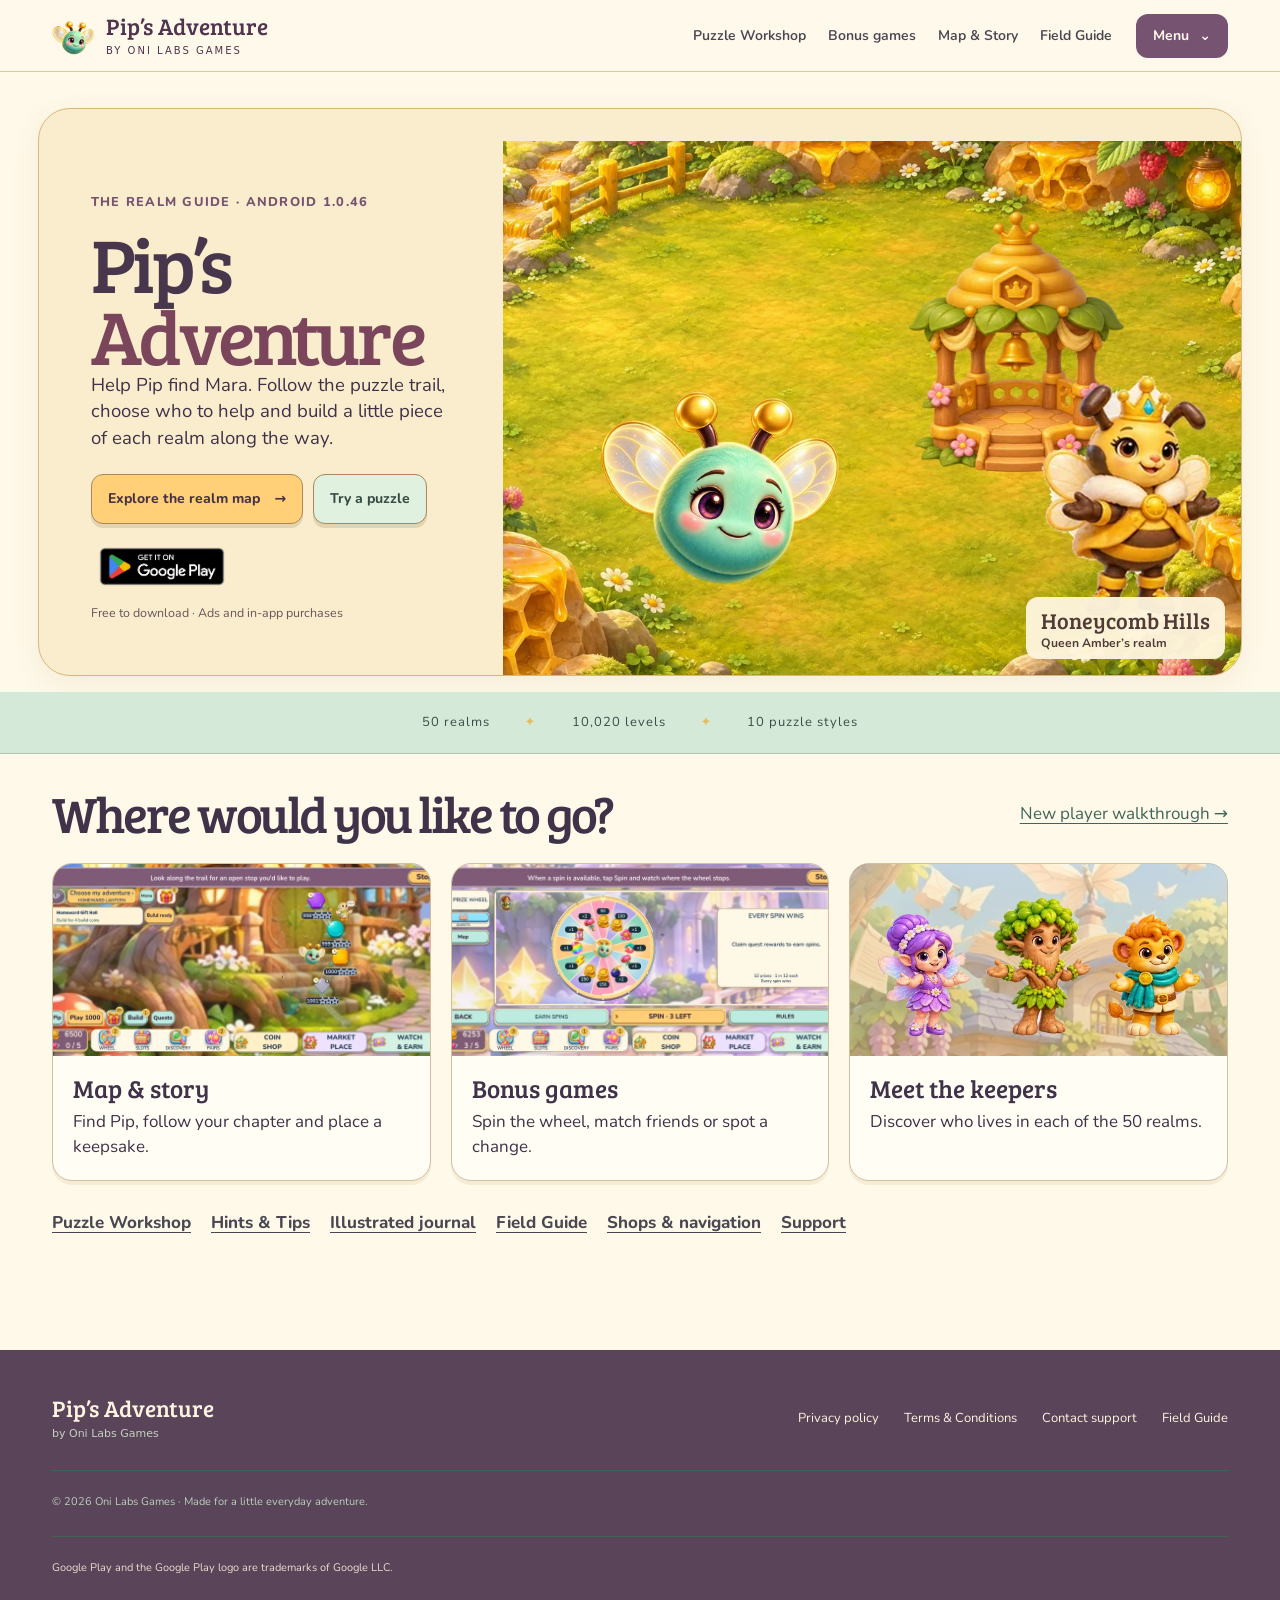
==== commit b2c3389a: "Replace legacy website art, tutorial films and bonus-game illustrations with current game assets" ====
--- a/index.html
+++ b/index.html
@@ -14,13 +14,13 @@
 <meta name="description" content="Explore 50 realms with Pip. Practise all ten puzzle styles, choose a chapter route, build landmarks and learn how bonus games and rewards work.">
 <meta name="theme-color" content="#fff6de"><link rel="canonical" href="https://cliffman1978-source.github.io/">
 <meta property="og:title" content="Pip’s Adventure • The realm guide"><meta property="og:description" content="Follow Pip from the puzzle trail to your next landmark. Explore the characters, chapter choices and bonus games."><meta property="og:image" content="https://cliffman1978-source.github.io/assets/realm-update/hero.webp"><meta property="og:type" content="website">
-<link rel="icon" href="assets/realm-update/pip.webp" type="image/webp"><link rel="stylesheet" href="style.css?v=realms-146"><script defer src="bonus-practice.js?v=realms-146"></script><script src="site.js?v=realms-146" defer></script><script src="guide-visuals.js?v=realms-146" defer></script>
-</head><body class="realm-edition">
+<link rel="icon" href="assets/realm-update/pip.webp" type="image/webp"><link rel="stylesheet" href="style.css?v=realm-art-2"><script defer src="bonus-practice.js?v=realm-art-2"></script><script src="site.js?v=realm-art-2" defer></script><script src="guide-visuals.js?v=realm-art-2" defer></script>
+<link rel="stylesheet" href="practice-art.css?v=realm-art-2"></head><body class="realm-edition">
 <a class="skip" href="#main">Skip to content</a>
 <header class="header"><a class="brand" href="#home"><img src="assets/realm-update/pip.webp" alt="" width="54" height="54"><span>Pip’s Adventure<small>BY ONI LABS GAMES</small></span></a><nav aria-label="Main navigation" class="site-nav"><div class="nav-shortcuts"><a href="#puzzles">Puzzle Workshop</a><a href="#bonus">Bonus games</a><a href="#story">Map &amp; Story</a><a href="#guide">Field Guide</a></div><details class="site-menu"><summary>Menu</summary><div class="menu-directory"><a class="menu-home" href="#home">Pip’s Adventure home</a><div><strong>Play</strong><a href="#start">Game walkthrough</a><a href="#puzzles">Puzzle Workshop</a><a href="#bonus">Bonus games</a></div><div><strong>Explore</strong><a href="#story">Map &amp; Story</a><a href="#journal">Illustrated journal</a><a href="#friends">Meet the friends</a></div><div><strong>Get help</strong><a href="#hints">Hints &amp; Tips</a><a href="#guide">Field Guide</a><a href="#navigation">In-game navigation</a><a href="#support">Contact &amp; support</a></div></div></details></nav></header>
 <main id="main"><div class="back-hub" hidden><a href="#explore">All features</a><span aria-hidden="true"> / </span><span class="current-section"></span></div>
 <section id="home" class="realm-hero" aria-labelledby="title"><div class="realm-intro"><p class="edition-label">The realm guide · Android 1.0.46</p><h1 id="title">Pip’s<br><em>Adventure</em></h1><p class="hero-deck">Help Pip find Mara. Follow the puzzle trail, choose who to help and build a little piece of each realm along the way.</p><div class="hero-actions"><a class="button gold" href="#story">Explore the realm map <span aria-hidden="true">→</span></a><a class="button cream" href="#puzzles">Try a puzzle</a></div><a class="play-badge" href="https://play.google.com/store/apps/details?id=com.puzzlequest.newgame"><img src="assets/google-play-badge.png" alt="Get it on Google Play" width="646" height="250"></a><small>Free to download · Ads and in-app purchases</small></div><figure class="realm-hero-art"><img src="assets/realm-update/hero.webp" width="1200" height="736" fetchpriority="high" alt="Pip and Queen Amber beside the honeycomb pavilion in a sunlit garden"><figcaption>Honeycomb Hills <span>Queen Amber’s realm</span></figcaption></figure></section><div class="trail-strip"><span>50 realms</span><span aria-hidden="true">✦</span><span>10,020 levels</span><span aria-hidden="true">✦</span><span>10 puzzle styles</span></div>
-<section id="explore" class="section realm-hub"><div class="hub-heading"><h2>Where would you like to go?</h2><a href="#start">New player walkthrough →</a></div><div class="feature-grid"><a class="realm-feature" href="#story"><img src="assets/realm-update/map.webp" alt="Realm map with illustrated landmark parcels" loading="lazy"><div><h3>Map &amp; story</h3><p>Find Pip, follow your chapter and place a keepsake.</p></div></a><a class="realm-feature" href="#bonus"><img src="assets/realm-update/wheel.webp" alt="The in-game prize wheel" loading="lazy"><div><h3>Bonus games</h3><p>Spin the wheel, match friends or spot a change.</p></div></a><a class="realm-feature" href="#friends"><img src="assets/realm-update/hero.webp" alt="Pip and the keeper of Honeycomb Hills" loading="lazy"><div><h3>Meet the keepers</h3><p>Discover who lives in each of the 50 realms.</p></div></a></div><nav class="realm-links" aria-label="More player guides"><a href="#puzzles">Puzzle Workshop</a><a href="#hints">Hints &amp; Tips</a><a href="#journal">Illustrated journal</a><a href="#guide">Field Guide</a><a href="#navigation">Shops &amp; navigation</a><a href="#support">Support</a></nav></section><section class="section puzzle-workshop" id="puzzles" aria-labelledby="practice-title">
+<section id="explore" class="section realm-hub"><div class="hub-heading"><h2>Where would you like to go?</h2><a href="#start">New player walkthrough →</a></div><div class="feature-grid"><a class="realm-feature" href="#story"><img src="assets/realm-update/map.webp" alt="Realm map with illustrated landmark parcels" loading="lazy"><div><h3>Map &amp; story</h3><p>Find Pip, follow your chapter and place a keepsake.</p></div></a><a class="realm-feature" href="#bonus"><img src="assets/realm-update/wheel.webp" alt="The in-game prize wheel" loading="lazy"><div><h3>Bonus games</h3><p>Spin the wheel, match friends or spot a change.</p></div></a><a class="realm-feature" href="#friends"><div class="keeper-cover" aria-hidden="true"><span style="--keeper-x:25%"></span><span style="--keeper-x:0%"></span><span style="--keeper-x:50%"></span></div><div><h3>Meet the keepers</h3><p>Discover who lives in each of the 50 realms.</p></div></a></div><nav class="realm-links" aria-label="More player guides"><a href="#puzzles">Puzzle Workshop</a><a href="#hints">Hints &amp; Tips</a><a href="#journal">Illustrated journal</a><a href="#guide">Field Guide</a><a href="#navigation">Shops &amp; navigation</a><a href="#support">Support</a></nav></section><section class="section puzzle-workshop" id="puzzles" aria-labelledby="practice-title">
 <span id="films" aria-hidden="true"></span><h2 id="practice-title">Pip’s Puzzle Workshop</h2>
 <p>Practise a move with Sunflower Valley’s flower gems. Choose a puzzle style, then tap the board or listen to the game’s guide.</p>
 <p>Character boards begin at level 16. After the opening ten levels, one puzzle in each group of ten uses faces from the cast. Match identical faces using the level’s usual rules. Replaying that level brings back the same cast.</p>
@@ -30,17 +30,17 @@
 <p class="practice-details"></p></div><div class="practice-play"><div class="practice-board" role="group" aria-label="Practice board, three rows and four columns"></div>
 <p role="status" aria-live="polite"></p><div class="practice-actions"><button type="button" class="practice-hint">Show a hint</button><button type="button" class="practice-reset">Try again</button></div></div></div>
 <noscript><p>Open the <a href="#guide">Field Guide</a> for the illustrated rules for all ten styles.</p></noscript>
-<script type="application/json" id="practice-data">[{"mode": "swap", "title": "MATCH 3", "controls": "Swap up, down, left or right. Make a row or column of 3+ matching gems.", "details": "Swipe between neighbouring gems, or tap one and then the other. Diagonal swaps and diagonal matches do not count. A swap that makes no match moves back.", "caption": "Swap up to make a row of three."}, {"mode": "tap_groups", "title": "GATHER", "controls": "Tap 2+ same-colour gems touching up, down, left or right. No swapping or diagonals.", "details": "Tap any gem in the connected group to clear it. Groups can turn corners along shared edges. After gems fall, new connections involving gems already on the board can clear automatically without another move. Groups made entirely of new refill gems wait for your next tap. Groups of 5–6 make a row power, 7–8 a bomb, and 9+ a rainbow. Tap a power to activate it.", "caption": "Tap the pair; both touching gems clear."}, {"mode": "diagonal_swap", "title": "DIAGONAL MATCH", "controls": "Swap neighbours, including diagonally. Make a row or column of 3+ matching gems.", "details": "Swipe between neighbouring gems, or tap one and then the other. You may swap diagonally, but a diagonal line does not count as a match.", "caption": "Swap diagonally to make a horizontal row of three."}, {"mode": "cross_gather", "title": "CROSS GATHER", "controls": "Tap a gem: clear 2+ of its colour in straight lines up/down/left/right. No turns.", "details": "The tapped gem counts toward the total. Each line stops at a different colour, gap or blocker. Lines cannot turn corners or go diagonally. After gems fall, new connections involving gems already on the board can clear automatically without another move. Groups made entirely of new refill gems wait for your next tap. Groups of 5–6 make a row power, 7–8 a bomb, and 9+ a rainbow. Tap a power to activate it.", "caption": "Tap the centre: straight lines clear; the matching corner stays."}, {"mode": "rising_tides", "title": "RISING TIDES", "controls": "Swap to match 3+ in a row or column. Pieces rise from below.", "details": "Swap neighbouring pieces up, down, left or right. On delivery levels, clear ABOVE the pictured relic or charm to lift it to a TOP exit arrow.", "caption": "Make a row of three; gems rise and refill from below."}, {"mode": "row_shift", "title": "RIVER ROWS", "controls": "Shift a row one space left or right. Make a row or column of 3+ matching gems.", "details": "Swipe left or right, or tap two horizontal neighbours. The connected row wraps at its ends; gaps and blockers stop the segment. Tap a power to fire it, or shift its row to fire it. A shift with no match or power moves back.", "caption": "Swipe one space left; the row wraps and makes a column of three."}, {"mode": "column_shift", "title": "WIND COLUMNS", "controls": "Shift a column one space up or down. Make a row or column of 3+ matching gems.", "details": "Swipe up or down, or tap two vertical neighbours. The connected column wraps at its ends; gaps and blockers stop the segment. Tap a power to fire it, or shift its column to fire it. A shift with no match or power moves back.", "caption": "Swipe one space up; the column wraps and makes a row of three."}, {"mode": "star_hop", "title": "STAR HOP", "controls": "Tap a gem, then a gold-ringed gem to swap them. Line up 3 of one colour in a row or column.", "details": "The two gems swap places in an L: two spaces across and one up or down, or two up or down and one across. Either end can complete the line. A hop with a power gem activates it.", "caption": "Tap the two ends of the L. Watch the three matching gems line up."}, {"mode": "diagonal_groups", "title": "DIAGONAL GATHER", "controls": "Tap 2+ same-colour gems touching by an edge OR a corner. No swapping.", "details": "The whole connected group clears, including diagonal connections. After gems fall, new connections involving gems already on the board can clear automatically without another move. Groups made entirely of new refill gems wait for your next tap. Groups of 5–6 make a row power, 7–8 a bomb, and 9+ a rainbow. Tap a power to activate it.", "caption": "Tap the pair connected diagonally; both gems clear."}, {"mode": "bloom_groups", "title": "BLOOM GATHER", "controls": "Tap 3+ same-colour gems touching up, down, left or right. Pairs do not clear.", "details": "No swapping or diagonals. Groups can turn corners along shared edges. After gems fall, new connections involving gems already on the board can clear automatically without another move. Groups made entirely of new refill gems wait for your next tap. Groups of 5–6 make a row power, 7–8 a bomb, and 9+ a rainbow. Tap a power to activate it.", "caption": "Tap all three connected gems in the L-shaped group."}]</script><p class="workshop-tips-link"><a href="#hints">Illustrated hints &amp; tips →</a></p><script defer src="puzzle-lab.js?v=realms-146"></script></section>
-<section class="section tips-section" id="hints" aria-labelledby="tips-heading"><h2 id="tips-heading">Hints &amp; Tips</h2><p class="tips-intro">Plan a move, clear an obstacle, or turn a match into a bomb.</p><div class="tip-grid"><article class="tip-card"><figure class="tip-picture" role="img" aria-label="A goal of three blue gems beside a row of three matching blue gems."><div aria-hidden="true"><div class="tip-target"><img alt="" src="assets/icons/goals.webp">3 blue</div><div class="tip-board" aria-hidden="true"><i class="tile blue"></i><i class="tile blue"></i><i class="tile blue"></i><i class="tile green"></i><i class="tile gold"></i><i class="tile purple"></i></div></div></figure><div class="tip-body"><h3>Match what the goal asks for</h3><p>Need blue gems? Look for a blue match before spending a move on another colour. Tap the goal panel during a level to check how many you still need.</p><div class="tip-actions"><audio controls preload="none" aria-label="Listen to the game cue for goals" src="assets/puzzle-voice/goals.mp3"></audio><a href="#your-mission">Level goals →</a></div></div></article><article class="tip-card"><figure class="tip-picture" role="img" aria-label="Three blue gems matched on icy tiles. Alongside them, three green gems match beside a wooden crate."><div aria-hidden="true"><div class="tip-board" aria-hidden="true"><i class="tile ice"></i><i class="tile ice"></i><i class="tile ice"></i><i class="tile gold"></i><i class="tile purple"></i><i class="tile green"></i></div><div class="tip-board" aria-hidden="true"><i class="tile gold"></i><i class="tile crate"></i><i class="tile purple"></i><i class="tile green"></i><i class="tile green"></i><i class="tile green"></i></div></div></figure><div class="tip-body"><h3>Match on ice, beside a crate</h3><p>A match on an icy tile removes one layer. To open a crate, match gems next to it. The dots on each obstacle tell you how many hits it still needs.</p><div class="tip-actions"><audio controls preload="none" aria-label="Listen to the game cue for obstacles" src="assets/puzzle-voice/obstacles.mp3"></audio><a href="#break-the-ice">Obstacle guide →</a></div></div></article><article class="tip-card"><figure class="tip-picture" role="img" aria-label="Five purple gems in a T shape create a bomb."><div aria-hidden="true"><div class="tip-board" aria-hidden="true"><i class="tile purple"></i><i class="tile purple"></i><i class="tile purple"></i><i class="tile blank"></i><i class="tile purple"></i><i class="tile blank"></i><i class="tile blank"></i><i class="tile purple"></i><i class="tile blank"></i></div><span class="tip-arrow">→</span><img class="tip-bomb" src="assets/icons/bomb.webp" alt=""></div></figure><div class="tip-body"><h3>Make a bomb, then fire it</h3><p>In a swap puzzle, match five gems in a T or L. In Gather, tap a connected group of seven or eight. If your goal counts activations, fire the bomb to earn credit.</p><div class="tip-actions"><audio controls preload="none" aria-label="Listen to the game cue for powers" src="assets/puzzle-voice/powers.mp3"></audio><a href="#make-a-bomb">Bomb rules →</a></div></div></article></div><div class="tip-films"><h3>Watch a move, then try it</h3><div class="tip-grid"><article class="tip-card"><video controls playsinline preload="none" width="640" height="360" poster="assets/tip-films/row_shift.webp" aria-label="River Rows worked example"><source src="assets/tip-films/row_shift.mp4" type="video/mp4"><a href="assets/tip-films/row_shift.mp4">Watch River Rows</a></source></video><div class="tip-body"><h4>Shift one whole row</h4><p>Look at the columns above and below your row. A one-space shift can complete a vertical match.</p><a href="#practice-row_shift">Try River Rows →</a></div></article><article class="tip-card"><video controls playsinline preload="none" width="640" height="360" poster="assets/tip-films/star_hop.webp" aria-label="Star Hop worked example"><source src="assets/tip-films/star_hop.mp4" type="video/mp4"><a href="assets/tip-films/star_hop.mp4">Watch Star Hop</a></source></video><div class="tip-body"><h4>Find the other end of the L</h4><p>Start at a gap in a line of matching flowers. Look an L-shaped hop away for the colour that fills it.</p><a href="#practice-star_hop">Try Star Hop →</a></div></article><article class="tip-card"><video controls playsinline preload="none" width="640" height="360" poster="assets/tip-films/diagonal_groups.webp" aria-label="Diagonal Gather worked example"><source src="assets/tip-films/diagonal_groups.mp4" type="video/mp4"><a href="assets/tip-films/diagonal_groups.mp4">Watch Diagonal Gather</a></source></video><div class="tip-body"><h4>Follow the corners</h4><p>Trace the same colour diagonally as well as sideways. Flowers that meet at one corner can belong to the same group.</p><a href="#practice-diagonal_groups">Try Diagonal Gather →</a></div></article></div></div><div class="tips-links"><a class="tip-return" href="#puzzles">‹ Back to Puzzle Workshop</a><a href="#start">Full game walkthrough →</a></div></section>
+<script type="application/json" id="practice-data">[{"mode": "swap", "title": "MATCH 3", "controls": "Swap up, down, left or right. Make a row or column of 3+ matching gems.", "details": "Swipe between neighbouring gems, or tap one and then the other. Diagonal swaps and diagonal matches do not count. A swap that makes no match moves back.", "caption": "Swap up to make a row of three."}, {"mode": "tap_groups", "title": "GATHER", "controls": "Tap 2+ same-colour gems touching up, down, left or right. No swapping or diagonals.", "details": "Tap any gem in the connected group to clear it. Groups can turn corners along shared edges. After gems fall, new connections involving gems already on the board can clear automatically without another move. Groups made entirely of new refill gems wait for your next tap. Groups of 5–6 make a row power, 7–8 a bomb, and 9+ a rainbow. Tap a power to activate it.", "caption": "Tap the pair; both touching gems clear."}, {"mode": "diagonal_swap", "title": "DIAGONAL MATCH", "controls": "Swap neighbours, including diagonally. Make a row or column of 3+ matching gems.", "details": "Swipe between neighbouring gems, or tap one and then the other. You may swap diagonally, but a diagonal line does not count as a match.", "caption": "Swap diagonally to make a horizontal row of three."}, {"mode": "cross_gather", "title": "CROSS GATHER", "controls": "Tap a gem: clear 2+ of its colour in straight lines up/down/left/right. No turns.", "details": "The tapped gem counts toward the total. Each line stops at a different colour, gap or blocker. Lines cannot turn corners or go diagonally. After gems fall, new connections involving gems already on the board can clear automatically without another move. Groups made entirely of new refill gems wait for your next tap. Groups of 5–6 make a row power, 7–8 a bomb, and 9+ a rainbow. Tap a power to activate it.", "caption": "Tap the centre: straight lines clear; the matching corner stays."}, {"mode": "rising_tides", "title": "RISING TIDES", "controls": "Swap to match 3+ in a row or column. Pieces rise from below.", "details": "Swap neighbouring pieces up, down, left or right. On delivery levels, clear ABOVE the pictured relic or charm to lift it to a TOP exit arrow.", "caption": "Make a row of three; gems rise and refill from below."}, {"mode": "row_shift", "title": "RIVER ROWS", "controls": "Shift a row one space left or right. Make a row or column of 3+ matching gems.", "details": "Swipe left or right, or tap two horizontal neighbours. The connected row wraps at its ends; gaps and blockers stop the segment. Tap a power to fire it, or shift its row to fire it. A shift with no match or power moves back.", "caption": "Swipe one space left; the row wraps and makes a column of three."}, {"mode": "column_shift", "title": "WIND COLUMNS", "controls": "Shift a column one space up or down. Make a row or column of 3+ matching gems.", "details": "Swipe up or down, or tap two vertical neighbours. The connected column wraps at its ends; gaps and blockers stop the segment. Tap a power to fire it, or shift its column to fire it. A shift with no match or power moves back.", "caption": "Swipe one space up; the column wraps and makes a row of three."}, {"mode": "star_hop", "title": "STAR HOP", "controls": "Tap a gem, then a gold-ringed gem to swap them. Line up 3 of one colour in a row or column.", "details": "The two gems swap places in an L: two spaces across and one up or down, or two up or down and one across. Either end can complete the line. A hop with a power gem activates it.", "caption": "Tap the two ends of the L. Watch the three matching gems line up."}, {"mode": "diagonal_groups", "title": "DIAGONAL GATHER", "controls": "Tap 2+ same-colour gems touching by an edge OR a corner. No swapping.", "details": "The whole connected group clears, including diagonal connections. After gems fall, new connections involving gems already on the board can clear automatically without another move. Groups made entirely of new refill gems wait for your next tap. Groups of 5–6 make a row power, 7–8 a bomb, and 9+ a rainbow. Tap a power to activate it.", "caption": "Tap the pair connected diagonally; both gems clear."}, {"mode": "bloom_groups", "title": "BLOOM GATHER", "controls": "Tap 3+ same-colour gems touching up, down, left or right. Pairs do not clear.", "details": "No swapping or diagonals. Groups can turn corners along shared edges. After gems fall, new connections involving gems already on the board can clear automatically without another move. Groups made entirely of new refill gems wait for your next tap. Groups of 5–6 make a row power, 7–8 a bomb, and 9+ a rainbow. Tap a power to activate it.", "caption": "Tap all three connected gems in the L-shaped group."}]</script><p class="workshop-tips-link"><a href="#hints">Illustrated hints &amp; tips →</a></p><script defer src="puzzle-lab.js?v=realm-art-2"></script></section>
+<section class="section tips-section" id="hints" aria-labelledby="tips-heading"><h2 id="tips-heading">Hints &amp; Tips</h2><p class="tips-intro">Plan a move, clear an obstacle, or turn a match into a bomb.</p><div class="tip-grid"><article class="tip-card"><figure class="tip-picture" role="img" aria-label="A goal of three blue gems beside a row of three matching blue gems."><div aria-hidden="true"><div class="tip-target"><img alt="" src="assets/icons/goals.webp?v=realm-art-2">3 blue</div><div class="tip-board" aria-hidden="true"><i class="tile blue"></i><i class="tile blue"></i><i class="tile blue"></i><i class="tile green"></i><i class="tile gold"></i><i class="tile purple"></i></div></div></figure><div class="tip-body"><h3>Match what the goal asks for</h3><p>Need blue gems? Look for a blue match before spending a move on another colour. Tap the goal panel during a level to check how many you still need.</p><div class="tip-actions"><audio controls preload="none" aria-label="Listen to the game cue for goals" src="assets/puzzle-voice/goals.mp3"></audio><a href="#your-mission">Level goals →</a></div></div></article><article class="tip-card"><figure class="tip-picture" role="img" aria-label="Three blue gems matched on icy tiles. Alongside them, three green gems match beside a wooden crate."><div aria-hidden="true"><div class="tip-board" aria-hidden="true"><i class="tile ice"></i><i class="tile ice"></i><i class="tile ice"></i><i class="tile gold"></i><i class="tile purple"></i><i class="tile green"></i></div><div class="tip-board" aria-hidden="true"><i class="tile gold"></i><i class="tile crate"></i><i class="tile purple"></i><i class="tile green"></i><i class="tile green"></i><i class="tile green"></i></div></div></figure><div class="tip-body"><h3>Match on ice, beside a crate</h3><p>A match on an icy tile removes one layer. To open a crate, match gems next to it. The dots on each obstacle tell you how many hits it still needs.</p><div class="tip-actions"><audio controls preload="none" aria-label="Listen to the game cue for obstacles" src="assets/puzzle-voice/obstacles.mp3"></audio><a href="#break-the-ice">Obstacle guide →</a></div></div></article><article class="tip-card"><figure class="tip-picture" role="img" aria-label="Five purple gems in a T shape create a bomb."><div aria-hidden="true"><div class="tip-board" aria-hidden="true"><i class="tile purple"></i><i class="tile purple"></i><i class="tile purple"></i><i class="tile blank"></i><i class="tile purple"></i><i class="tile blank"></i><i class="tile blank"></i><i class="tile purple"></i><i class="tile blank"></i></div><span class="tip-arrow">→</span><img class="tip-bomb" src="assets/icons/bomb.webp?v=realm-art-2" alt=""></div></figure><div class="tip-body"><h3>Make a bomb, then fire it</h3><p>In a swap puzzle, match five gems in a T or L. In Gather, tap a connected group of seven or eight. If your goal counts activations, fire the bomb to earn credit.</p><div class="tip-actions"><audio controls preload="none" aria-label="Listen to the game cue for powers" src="assets/puzzle-voice/powers.mp3"></audio><a href="#make-a-bomb">Bomb rules →</a></div></div></article></div><div class="tip-films"><h3>Watch a move, then try it</h3><div class="tip-grid"><article class="tip-card"><video controls playsinline preload="none" width="640" height="360" poster="assets/tip-films/row_shift.webp?v=realm-art-2" aria-label="River Rows worked example"><source src="assets/tip-films/row_shift.mp4?v=realm-art-2" type="video/mp4"><a href="assets/tip-films/row_shift.mp4?v=realm-art-2">Watch River Rows</a></source></video><div class="tip-body"><h4>Shift one whole row</h4><p>Look at the columns above and below your row. A one-space shift can complete a vertical match.</p><a href="#practice-row_shift">Try River Rows →</a></div></article><article class="tip-card"><video controls playsinline preload="none" width="640" height="360" poster="assets/tip-films/star_hop.webp?v=realm-art-2" aria-label="Star Hop worked example"><source src="assets/tip-films/star_hop.mp4?v=realm-art-2" type="video/mp4"><a href="assets/tip-films/star_hop.mp4?v=realm-art-2">Watch Star Hop</a></source></video><div class="tip-body"><h4>Find the other end of the L</h4><p>Start at a gap in a line of matching flowers. Look an L-shaped hop away for the colour that fills it.</p><a href="#practice-star_hop">Try Star Hop →</a></div></article><article class="tip-card"><video controls playsinline preload="none" width="640" height="360" poster="assets/tip-films/diagonal_groups.webp?v=realm-art-2" aria-label="Diagonal Gather worked example"><source src="assets/tip-films/diagonal_groups.mp4?v=realm-art-2" type="video/mp4"><a href="assets/tip-films/diagonal_groups.mp4?v=realm-art-2">Watch Diagonal Gather</a></source></video><div class="tip-body"><h4>Follow the corners</h4><p>Trace the same colour diagonally as well as sideways. Flowers that meet at one corner can belong to the same group.</p><a href="#practice-diagonal_groups">Try Diagonal Gather →</a></div></article></div></div><div class="tips-links"><a class="tip-return" href="#puzzles">‹ Back to Puzzle Workshop</a><a href="#start">Full game walkthrough →</a></div></section>
 <section class="section" id="journal"><h2>Pip’s illustrated journal</h2><p>Four places on Pip’s trail. Open an illustration to see the artwork used in that realm, or meet its keeper in the <a href="#friends">character guide</a>.</p><div class="realm-gallery"><figure><a href="assets/realm-update/journal-coral-kingdom.webp" aria-label="Open the Coral Kingdom trail illustration"><img src="assets/realm-update/journal-coral-kingdom.webp" loading="lazy" alt="Coral Kingdom illustrated realm trail, from the current game"></a><figcaption>Coral Kingdom</figcaption></figure><figure><a href="assets/realm-update/journal-copperleaf-railway.webp" aria-label="Open the Copperleaf Railway trail illustration"><img src="assets/realm-update/journal-copperleaf-railway.webp" loading="lazy" alt="Copperleaf Railway illustrated realm trail, from the current game"></a><figcaption>Copperleaf Railway</figcaption></figure><figure><a href="assets/realm-update/journal-paperwing-library.webp" aria-label="Open the Paperwing Library trail illustration"><img src="assets/realm-update/journal-paperwing-library.webp" loading="lazy" alt="Paperwing Library illustrated realm trail, from the current game"></a><figcaption>Paperwing Library</figcaption></figure><figure><a href="assets/realm-update/journal-aurora-palace.webp" aria-label="Open the Aurora Palace trail illustration"><img src="assets/realm-update/journal-aurora-palace.webp" loading="lazy" alt="Aurora Palace illustrated realm trail, from the current game"></a><figcaption>Aurora Palace</figcaption></figure></div></section>
-<section class="section tour" id="start" aria-labelledby="tour-title"><div class="tour-cover"><h2 id="tour-title">Pip’s game walkthrough</h2><p>Follow Pip from the realm map to a finished landmark. Along the way, see a chapter unfold and watch a puzzle move in the game.</p></div><nav class="tour-index" aria-label="Walkthrough chapters"><a href="#tour-trail">Find your level</a><a href="#tour-journal">Choose a route</a><a href="#tour-puzzle">Play a puzzle</a><a href="#tour-rewards">Earn rewards</a><a href="#tour-build">Build a landmark</a><a href="#tour-bonus">Explore bonus games</a></nav><article class="tour-stop" id="tour-trail"><div class="tour-media"><img src="assets/realm-update/trail.webp" alt="The painted path through Emerald Forest" loading="lazy"></div><div class="tour-copy"><h3>Start on the map</h3><p>From the welcome screen, open the map to explore or continue your journey. Pick a realm to see its trail. Tap an unlocked level to preview it, or use the gold <strong>Play</strong> button to return to your current puzzle.</p><a href="#map-story">Map controls →</a></div></article><article class="tour-stop" id="tour-journal"><div class="tour-media"><img src="assets/realm-update/story.webp" alt="A chapter choice in Pip’s story" loading="lazy"></div><div class="tour-copy"><h3>Decide where Pip goes</h3><p>Open My Story. Preview one of four destinations and confirm the gold fare or complete the ads on its card. Your destination sets the puzzle realm for five levels. Choose an ending and take the keepsake to the worksite.</p><a href="#story">Explore a chapter choice →</a></div></article><article class="tour-stop" id="tour-puzzle"><div class="tour-media"><figure><video controls playsinline preload="none" poster="assets/walkthrough/gather.webp" aria-label="Watch a Diagonal Gather move and the board refilling"><source src="assets/walkthrough/gather.mp4" type="video/mp4"><a href="assets/walkthrough/gather.mp4">Watch the clip</a></source></video><figcaption>From the game · A highlighted group clears and new gems fall into place.</figcaption></figure></div><div class="tour-copy"><h3>Read the goals, then make your move</h3><p>The level briefing tells you how this board works. Look for the targets and the moves or time available. On this <strong>Diagonal Gather</strong> board, tap matching gems joined at an edge or corner. Watch the cleared spaces refill. On other boards, the rule might ask you to swap, shift a row, or hop.</p><a href="#practice-diagonal_groups">Try Diagonal Gather →</a></div></article><article class="tour-stop" id="tour-rewards"><div class="tour-media"><div class="tour-coins"><img src="assets/icons/build_coin.webp" alt=""><strong>1 star → 3 stars</strong><span>Replay reward: +2 Build Coins</span></div></div><div class="tour-copy"><h3>Turn a win into Build Coins</h3><p>Finish every goal before your moves or time run out. Your best star rating earns one, two, or three Build Coins. Improving a one-star win to three stars earns two more. Back on the trail, tap a gift box when a reward is ready.</p><a href="#stars-gifts">Stars and trail gifts →</a></div></article><article class="tour-stop" id="tour-build"><div class="tour-media"><img src="assets/realm-update/map.webp" alt="Buildings placed on their parcels on the realm map" loading="lazy"></div><div class="tour-copy"><h3>Put your keepsake to work</h3><p>Tap the building on My Map. Preview and save a keepsake design, then spend 4, 6 and 10 Build Coins on the foundation, framework and finishing touches. Close the worksite to return to the same spot on the map.</p><a href="#build-your-world">See the building stages →</a></div></article><article class="tour-stop" id="tour-bonus"><div class="tour-media"><img src="assets/realm-update/wheel.webp" alt="The in-game Prize Wheel and its rewards" loading="lazy"></div><div class="tour-copy"><h3>Take a detour, then return to the trail</h3><p>Open a bonus game from the bottom dock. When eligible, one completed ad gives one wheel spin, one fresh Discovery round, one Pairs replay or two slot spins. Return to the map and tap Play to continue your puzzle.</p><a href="#bonus">Try the bonus demos →</a></div></article><div class="tour-finish"><div><h3>Where will you take Pip?</h3><p>Start your own journey on Android, or practise another move here first.</p></div><a class="play-badge" href="https://play.google.com/store/apps/details?id=com.puzzlequest.newgame"><img src="assets/google-play-badge.png" alt="Get Pip’s Adventure on Google Play" width="646" height="250"></a><a href="#hints">Hints &amp; Tips →</a></div></section>
+<section class="section tour" id="start" aria-labelledby="tour-title"><div class="tour-cover"><h2 id="tour-title">Pip’s game walkthrough</h2><p>Follow Pip from the realm map to a finished landmark. Along the way, see a chapter unfold and watch a puzzle move in the game.</p></div><nav class="tour-index" aria-label="Walkthrough chapters"><a href="#tour-trail">Find your level</a><a href="#tour-journal">Choose a route</a><a href="#tour-puzzle">Play a puzzle</a><a href="#tour-rewards">Earn rewards</a><a href="#tour-build">Build a landmark</a><a href="#tour-bonus">Explore bonus games</a></nav><article class="tour-stop" id="tour-trail"><div class="tour-media"><img src="assets/realm-update/trail.webp" alt="The painted path through Emerald Forest" loading="lazy"></div><div class="tour-copy"><h3>Start on the map</h3><p>From the welcome screen, open the map to explore or continue your journey. Pick a realm to see its trail. Tap an unlocked level to preview it, or use the gold <strong>Play</strong> button to return to your current puzzle.</p><a href="#map-story">Map controls →</a></div></article><article class="tour-stop" id="tour-journal"><div class="tour-media"><img src="assets/realm-update/story.webp" alt="A chapter choice in Pip’s story" loading="lazy"></div><div class="tour-copy"><h3>Decide where Pip goes</h3><p>Open My Story. Preview one of four destinations and confirm the gold fare or complete the ads on its card. Your destination sets the puzzle realm for five levels. Choose an ending and take the keepsake to the worksite.</p><a href="#story">Explore a chapter choice →</a></div></article><article class="tour-stop" id="tour-puzzle"><div class="tour-media"><figure><video controls playsinline preload="none" poster="assets/walkthrough/gather.webp?v=realm-art-2" aria-label="Watch a Diagonal Gather move and the board refilling"><source src="assets/walkthrough/gather.mp4?v=realm-art-2" type="video/mp4"><a href="assets/walkthrough/gather.mp4?v=realm-art-2">Watch the clip</a></source></video><figcaption>From the game · A highlighted group clears and new gems fall into place.</figcaption></figure></div><div class="tour-copy"><h3>Read the goals, then make your move</h3><p>The level briefing tells you how this board works. Look for the targets and the moves or time available. On this <strong>Diagonal Gather</strong> board, tap matching gems joined at an edge or corner. Watch the cleared spaces refill. On other boards, the rule might ask you to swap, shift a row, or hop.</p><a href="#practice-diagonal_groups">Try Diagonal Gather →</a></div></article><article class="tour-stop" id="tour-rewards"><div class="tour-media"><div class="tour-coins"><img src="assets/icons/build_coin.webp?v=realm-art-2" alt=""><strong>1 star → 3 stars</strong><span>Replay reward: +2 Build Coins</span></div></div><div class="tour-copy"><h3>Turn a win into Build Coins</h3><p>Finish every goal before your moves or time run out. Your best star rating earns one, two, or three Build Coins. Improving a one-star win to three stars earns two more. Back on the trail, tap a gift box when a reward is ready.</p><a href="#stars-gifts">Stars and trail gifts →</a></div></article><article class="tour-stop" id="tour-build"><div class="tour-media"><img src="assets/realm-update/map.webp" alt="Buildings placed on their parcels on the realm map" loading="lazy"></div><div class="tour-copy"><h3>Put your keepsake to work</h3><p>Tap the building on My Map. Preview and save a keepsake design, then spend 4, 6 and 10 Build Coins on the foundation, framework and finishing touches. Close the worksite to return to the same spot on the map.</p><a href="#build-your-world">See the building stages →</a></div></article><article class="tour-stop" id="tour-bonus"><div class="tour-media"><img src="assets/realm-update/wheel.webp" alt="The in-game Prize Wheel and its rewards" loading="lazy"></div><div class="tour-copy"><h3>Take a detour, then return to the trail</h3><p>Open a bonus game from the bottom dock. When eligible, one completed ad gives one wheel spin, one fresh Discovery round, one Pairs replay or two slot spins. Return to the map and tap Play to continue your puzzle.</p><a href="#bonus">Try the bonus demos →</a></div></article><div class="tour-finish"><div><h3>Where will you take Pip?</h3><p>Start your own journey on Android, or practise another move here first.</p></div><a class="play-badge" href="https://play.google.com/store/apps/details?id=com.puzzlequest.newgame"><img src="assets/google-play-badge.png" alt="Get Pip’s Adventure on Google Play" width="646" height="250"></a><a href="#hints">Hints &amp; Tips →</a></div></section>
 <section class="section story-guide" id="story">
 <div class="story-cover"><div><p class="story-kicker">Map &amp; story</p><h2>Choose Pip’s path</h2><p>Drag across the realm map or pinch to zoom. Use Find Pip to return to your place. Tap a landmark to open its worksite, or head to the trail for your next puzzle.</p><a class="button gold" href="#chapter-one">Explore the first chapter ↓</a></div></div>
 <div class="map-spread"><figure class="game-shot"><img src="assets/realm-update/map.webp" alt="Landscape map with buildings on their parcels" loading="lazy"><figcaption>My Map · Tap a building to inspect its three saved stages, price and purpose.</figcaption></figure><figure class="game-shot"><img src="assets/realm-update/trail.webp" alt="The painted path through Emerald Forest" loading="lazy"><figcaption>Level trail · Tap any unlocked level to replay it. The gold Play button opens your current puzzle.</figcaption></figure></div><div class="story-spread"><div class="chapter-path"><h3>From the map to the worksite</h3>
-<article><img src="assets/icons/map.webp" alt="" width="50" height="50"><div><h4>Pick a realm</h4><p>Open My Story and choose a route. Two cards show gold fares, one asks for one rewarded ad and one asks for two. Preview the choice and confirm the displayed cost. The destination becomes the puzzle realm for the next five levels. A saved route can be revisited without buying it again.</p></div></article>
-<article><img src="assets/icons/book.webp" alt="" width="50" height="50"><div><h4>Decide how the encounter ends</h4><p>Listen to the encounter and choose one of its two endings. The choice determines Pip’s keepsake and can change the gold outcome and the destinations offered next. Chapter notes remember what happened.</p></div></article>
-<article><img src="assets/icons/hammer.webp" alt="" width="50" height="50"><div><h4>Leave your mark on the landmark</h4><p>Tap the project on its map parcel. Use your chapter keepsake to preview four stage designs with the displayed gold or ad costs. Save your choice, then spend Build Coins to assemble the stage. Watch the detail appear on the landmark. At a finished project, Decorate with can add a missing detail.</p></div></article></div>
-<aside class="story-cost"><img src="assets/icons/build_coin.webp" width="66" height="66" alt=""><h3>Building a landmark</h3><p>Your first win earns one Build Coin per star. Winning a replay earns gold. A higher best rating also earns one Build Coin per extra star. Going from one star to three adds two Build Coins. Repeating a three-star win adds none.</p><dl><div><dt>Foundation</dt><dd>4</dd></div><div><dt>Framework</dt><dd>6</dd></div><div><dt>Finishing touches</dt><dd>10</dd></div><div><dt>Total Build Coins</dt><dd>20</dd></div></dl><p>After five first-time wins, the keeper can cover an eligible shortfall once that chapter.</p></aside></div>
+<article><img src="assets/icons/map.webp?v=realm-art-2" alt="" width="50" height="50"><div><h4>Pick a realm</h4><p>Open My Story and choose a route. Two cards show gold fares, one asks for one rewarded ad and one asks for two. Preview the choice and confirm the displayed cost. The destination becomes the puzzle realm for the next five levels. A saved route can be revisited without buying it again.</p></div></article>
+<article><img src="assets/icons/book.webp?v=realm-art-2" alt="" width="50" height="50"><div><h4>Decide how the encounter ends</h4><p>Listen to the encounter and choose one of its two endings. The choice determines Pip’s keepsake and can change the gold outcome and the destinations offered next. Chapter notes remember what happened.</p></div></article>
+<article><img src="assets/icons/hammer.webp?v=realm-art-2" alt="" width="50" height="50"><div><h4>Leave your mark on the landmark</h4><p>Tap the project on its map parcel. Use your chapter keepsake to preview four stage designs with the displayed gold or ad costs. Save your choice, then spend Build Coins to assemble the stage. Watch the detail appear on the landmark. At a finished project, Decorate with can add a missing detail.</p></div></article></div>
+<aside class="story-cost"><img src="assets/icons/build_coin.webp?v=realm-art-2" width="66" height="66" alt=""><h3>Building a landmark</h3><p>Your first win earns one Build Coin per star. Winning a replay earns gold. A higher best rating also earns one Build Coin per extra star. Going from one star to three adds two Build Coins. Repeating a three-star win adds none.</p><dl><div><dt>Foundation</dt><dd>4</dd></div><div><dt>Framework</dt><dd>6</dd></div><div><dt>Finishing touches</dt><dd>10</dd></div><div><dt>Total Build Coins</dt><dd>20</dd></div></dl><p>After five first-time wins, the keeper can cover an eligible shortfall once that chapter.</p></aside></div>
 <div class="map-spread story-shots"><figure class="game-shot"><img src="assets/realm-update/story-routes.webp" alt="The four route cards in the current game" loading="lazy"><figcaption>Pick a destination · Each card shows its own gold or ad cost.</figcaption></figure><figure class="game-shot"><img src="assets/realm-update/story.webp" alt="Queen Amber and Pip with two ending choices" loading="lazy"><figcaption>Choose your ending · Listen to the clue before you decide what Pip does next.</figcaption></figure></div><details id="chapter-one" class="chapter-example"><summary>See a worked example from chapter one <small>Story spoilers</small></summary>
 <p>At the footbridge, Pip hears scratching beneath the boards. Across the water, a lantern flashes back. For levels 1–5, the four route cards offer these choices:</p>
 <table><thead><tr><th scope="col">Pip’s choice</th><th scope="col">Puzzle realm</th><th scope="col">Fare</th></tr></thead><tbody>
@@ -54,70 +54,70 @@
 </details>
 <div class="hub-links"><a href="#friends">Meet Pip’s friends ↗</a><a href="#build-your-world">Building rules ↗</a><a href="#navigation-journal">Journal controls ↗</a></div>
 </section>
-<section id="friends" class="section"><h2>Pip &amp; the realm keepers</h2><p>Follow Pip on the search for Mara. Each realm has its own keeper, gift and work to do. Find a familiar face from a story scene or a character puzzle.</p><label class="cast-filter">Find a keeper or realm <input type="search" id="cast-search" placeholder="Try Queen Amber or Honeycomb Hills"></label><p id="cast-count" role="status">50 realm keepers</p><div class="cast-grid"><article class="cast-entry"><span class="cast-art" aria-hidden="true" style="background-image:url(assets/realm-update/cast-0.webp);background-position:0% 0%"></span><div><h3>Rowan</h3><p>Emerald Forest</p><details><summary>Realm gift</summary><p>A forest leaf</p></details></div></article><article class="cast-entry"><span class="cast-art" aria-hidden="true" style="background-image:url(assets/realm-update/cast-0.webp);background-position:25% 0%"></span><div><h3>Lyra</h3><p>Crystal Caverns</p><details><summary>Realm gift</summary><p>A crystal tuning fork</p></details></div></article><article class="cast-entry"><span class="cast-art" aria-hidden="true" style="background-image:url(assets/realm-update/cast-0.webp);background-position:50% 0%"></span><div><h3>Tavi</h3><p>Sunset Savanna</p><details><summary>Realm gift</summary><p>A sun medallion</p></details></div></article><article class="cast-entry"><span class="cast-art" aria-hidden="true" style="background-image:url(assets/realm-update/cast-0.webp);background-position:75% 0%"></span><div><h3>Nix</h3><p>Frostpeak</p><details><summary>Realm gift</summary><p>A white mountain ribbon</p></details></div></article><article class="cast-entry"><span class="cast-art" aria-hidden="true" style="background-image:url(assets/realm-update/cast-0.webp);background-position:100% 0%"></span><div><h3>Mallow</h3><p>Candy Clouds</p><details><summary>Realm gift</summary><p>A star biscuit</p></details></div></article><article class="cast-entry"><span class="cast-art" aria-hidden="true" style="background-image:url(assets/realm-update/cast-0.webp);background-position:0% 100%"></span><div><h3>Bram</h3><p>Volcano Valley</p><details><summary>Realm gift</summary><p>An ember feather</p></details></div></article><article class="cast-entry"><span class="cast-art" aria-hidden="true" style="background-image:url(assets/realm-update/cast-0.webp);background-position:25% 100%"></span><div><h3>Sona</h3><p>Coral Kingdom</p><details><summary>Realm gift</summary><p>A singing pearl</p></details></div></article><article class="cast-entry"><span class="cast-art" aria-hidden="true" style="background-image:url(assets/realm-update/cast-0.webp);background-position:50% 100%"></span><div><h3>Fern</h3><p>Moonlight Marsh</p><details><summary>Realm gift</summary><p>A moon-moth lantern</p></details></div></article><article class="cast-entry"><span class="cast-art" aria-hidden="true" style="background-image:url(assets/realm-update/cast-0.webp);background-position:75% 100%"></span><div><h3>Tick</h3><p>Clockwork City</p><details><summary>Realm gift</summary><p>A brass winding key</p></details></div></article><article class="cast-entry"><span class="cast-art" aria-hidden="true" style="background-image:url(assets/realm-update/cast-0.webp);background-position:100% 100%"></span><div><h3>Mara</h3><p>Starlight Castle</p><details><summary>Realm gift</summary><p>A star chart</p></details></div></article><article class="cast-entry"><span class="cast-art" aria-hidden="true" style="background-image:url(assets/realm-update/cast-1.webp);background-position:0% 0%"></span><div><h3>Mina</h3><p>Sunflower Valley</p><details><summary>Realm gift</summary><p>A sunflower seed</p></details></div></article><article class="cast-entry"><span class="cast-art" aria-hidden="true" style="background-image:url(assets/realm-update/cast-1.webp);background-position:25% 0%"></span><div><h3>Captain Rook</h3><p>Pirate Lagoon</p><details><summary>Realm gift</summary><p>A lagoon chart</p></details></div></article><article class="cast-entry"><span class="cast-art" aria-hidden="true" style="background-image:url(assets/realm-update/cast-1.webp);background-position:50% 0%"></span><div><h3>Queen Amber</h3><p>Honeycomb Hills</p><details><summary>Realm gift</summary><p>A honey drop</p></details></div></article><article class="cast-entry"><span class="cast-art" aria-hidden="true" style="background-image:url(assets/realm-update/cast-1.webp);background-position:75% 0%"></span><div><h3>Aiko</h3><p>Lantern Gardens</p><details><summary>Realm gift</summary><p>A festival ribbon</p></details></div></article><article class="cast-entry"><span class="cast-art" aria-hidden="true" style="background-image:url(assets/realm-update/cast-1.webp);background-position:100% 0%"></span><div><h3>Sami</h3><p>Sunstone Oasis</p><details><summary>Realm gift</summary><p>An oasis tile</p></details></div></article><article class="cast-entry"><span class="cast-art" aria-hidden="true" style="background-image:url(assets/realm-update/cast-1.webp);background-position:0% 100%"></span><div><h3>Orin</h3><p>Thunder Islands</p><details><summary>Realm gift</summary><p>A silver storm wire</p></details></div></article><article class="cast-entry"><span class="cast-art" aria-hidden="true" style="background-image:url(assets/realm-update/cast-1.webp);background-position:25% 100%"></span><div><h3>Bramble</h3><p>Mushroom Village</p><details><summary>Realm gift</summary><p>A spore lantern</p></details></div></article><article class="cast-entry"><span class="cast-art" aria-hidden="true" style="background-image:url(assets/realm-update/cast-1.webp);background-position:50% 100%"></span><div><h3>Button</h3><p>Toybox Town</p><details><summary>Realm gift</summary><p>A wooden train wheel</p></details></div></article><article class="cast-entry"><span class="cast-art" aria-hidden="true" style="background-image:url(assets/realm-update/cast-1.webp);background-position:75% 100%"></span><div><h3>Lumi</h3><p>Aurora Palace</p><details><summary>Realm gift</summary><p>An aurora brush</p></details></div></article><article class="cast-entry"><span class="cast-art" aria-hidden="true" style="background-image:url(assets/realm-update/cast-1.webp);background-position:100% 100%"></span><div><h3>Finch</h3><p>Moonlit Harbor</p><details><summary>Realm gift</summary><p>A harbor signal lamp</p></details></div></article><article class="cast-entry"><span class="cast-art" aria-hidden="true" style="background-image:url(assets/realm-update/cast-2.webp);background-position:0% 0%"></span><div><h3>Quill</h3><p>Paperwing Library</p><details><summary>Realm gift</summary><p>A paperwing map</p></details></div></article><article class="cast-entry"><span class="cast-art" aria-hidden="true" style="background-image:url(assets/realm-update/cast-2.webp);background-position:25% 0%"></span><div><h3>Raina</h3><p>Rainbell Canopy</p><details><summary>Realm gift</summary><p>A rainbell chime</p></details></div></article><article class="cast-entry"><span class="cast-art" aria-hidden="true" style="background-image:url(assets/realm-update/cast-2.webp);background-position:50% 0%"></span><div><h3>Petal</h3><p>Glassflower Conservatory</p><details><summary>Realm gift</summary><p>A living glass petal</p></details></div></article><article class="cast-entry"><span class="cast-art" aria-hidden="true" style="background-image:url(assets/realm-update/cast-2.webp);background-position:75% 0%"></span><div><h3>Dune</h3><p>Sandglass Expanse</p><details><summary>Realm gift</summary><p>A sandglass bead</p></details></div></article><article class="cast-entry"><span class="cast-art" aria-hidden="true" style="background-image:url(assets/realm-update/cast-2.webp);background-position:100% 0%"></span><div><h3>Lark</h3><p>Ribbonfall Gorge</p><details><summary>Realm gift</summary><p>A two-color ribbon</p></details></div></article><article class="cast-entry"><span class="cast-art" aria-hidden="true" style="background-image:url(assets/realm-update/cast-2.webp);background-position:0% 100%"></span><div><h3>Kiln</h3><p>Porcelain Port</p><details><summary>Realm gift</summary><p>A porcelain lantern cup</p></details></div></article><article class="cast-entry"><span class="cast-art" aria-hidden="true" style="background-image:url(assets/realm-update/cast-2.webp);background-position:25% 100%"></span><div><h3>Neri</h3><p>Deepglow Trench</p><details><summary>Realm gift</summary><p>A quiet glow pearl</p></details></div></article><article class="cast-entry"><span class="cast-art" aria-hidden="true" style="background-image:url(assets/realm-update/cast-2.webp);background-position:50% 100%"></span><div><h3>Hazel</h3><p>Acorn Post Office</p><details><summary>Realm gift</summary><p>An acorn letter seal</p></details></div></article><article class="cast-entry"><span class="cast-art" aria-hidden="true" style="background-image:url(assets/realm-update/cast-2.webp);background-position:75% 100%"></span><div><h3>Nova</h3><p>Meteor Orchard</p><details><summary>Realm gift</summary><p>A meteor seed</p></details></div></article><article class="cast-entry"><span class="cast-art" aria-hidden="true" style="background-image:url(assets/realm-update/cast-2.webp);background-position:100% 100%"></span><div><h3>Vela</h3><p>Velvet Theater</p><details><summary>Realm gift</summary><p>A velvet theater mask</p></details></div></article><article class="cast-entry"><span class="cast-art" aria-hidden="true" style="background-image:url(assets/realm-update/cast-3.webp);background-position:0% 0%"></span><div><h3>Spira</h3><p>Spiral Shell Coast</p><details><summary>Realm gift</summary><p>A spiral shell</p></details></div></article><article class="cast-entry"><span class="cast-art" aria-hidden="true" style="background-image:url(assets/realm-update/cast-3.webp);background-position:25% 0%"></span><div><h3>Sora</h3><p>Kitewoven Plateau</p><details><summary>Realm gift</summary><p>A woven kite tail</p></details></div></article><article class="cast-entry"><span class="cast-art" aria-hidden="true" style="background-image:url(assets/realm-update/cast-3.webp);background-position:50% 0%"></span><div><h3>Copper</h3><p>Copperleaf Railway</p><details><summary>Realm gift</summary><p>A copper rail ticket</p></details></div></article><article class="cast-entry"><span class="cast-art" aria-hidden="true" style="background-image:url(assets/realm-update/cast-3.webp);background-position:75% 0%"></span><div><h3>Opal</h3><p>Opal Mirror Lake</p><details><summary>Realm gift</summary><p>An opal lens</p></details></div></article><article class="cast-entry"><span class="cast-art" aria-hidden="true" style="background-image:url(assets/realm-update/cast-3.webp);background-position:100% 0%"></span><div><h3>Cuckoo</h3><p>Cuckoo Highlands</p><details><summary>Realm gift</summary><p>A carved wooden feather</p></details></div></article><article class="cast-entry"><span class="cast-art" aria-hidden="true" style="background-image:url(assets/realm-update/cast-3.webp);background-position:0% 100%"></span><div><h3>Saffra</h3><p>Saffron Bazaar</p><details><summary>Realm gift</summary><p>A saffron compass jar</p></details></div></article><article class="cast-entry"><span class="cast-art" aria-hidden="true" style="background-image:url(assets/realm-update/cast-3.webp);background-position:25% 100%"></span><div><h3>Flurry</h3><p>Snowglobe Workshop</p><details><summary>Realm gift</summary><p>A snowglobe key</p></details></div></article><article class="cast-entry"><span class="cast-art" aria-hidden="true" style="background-image:url(assets/realm-update/cast-3.webp);background-position:50% 100%"></span><div><h3>Reed</h3><p>Bamboo Echo Court</p><details><summary>Realm gift</summary><p>A bamboo echo chime</p></details></div></article><article class="cast-entry"><span class="cast-art" aria-hidden="true" style="background-image:url(assets/realm-update/cast-3.webp);background-position:75% 100%"></span><div><h3>Ambra</h3><p>Amber Fossil Fields</p><details><summary>Realm gift</summary><p>An amber imprint</p></details></div></article><article class="cast-entry"><span class="cast-art" aria-hidden="true" style="background-image:url(assets/realm-update/cast-3.webp);background-position:100% 100%"></span><div><h3>Comet</h3><p>Comet Caravan</p><details><summary>Realm gift</summary><p>A comet-silk spool</p></details></div></article><article class="cast-entry"><span class="cast-art" aria-hidden="true" style="background-image:url(assets/realm-update/cast-4.webp);background-position:0% 0%"></span><div><h3>Plume</h3><p>Featherlight Aviary</p><details><summary>Realm gift</summary><p>A messenger feather</p></details></div></article><article class="cast-entry"><span class="cast-art" aria-hidden="true" style="background-image:url(assets/realm-update/cast-4.webp);background-position:25% 0%"></span><div><h3>Marlo</h3><p>Marble Maze</p><details><summary>Realm gift</summary><p>A marble waystone</p></details></div></article><article class="cast-entry"><span class="cast-art" aria-hidden="true" style="background-image:url(assets/realm-update/cast-4.webp);background-position:50% 0%"></span><div><h3>Blue</h3><p>Bluebell Underground</p><details><summary>Realm gift</summary><p>A bluebell water cup</p></details></div></article><article class="cast-entry"><span class="cast-art" aria-hidden="true" style="background-image:url(assets/realm-update/cast-4.webp);background-position:75% 0%"></span><div><h3>Glow</h3><p>Lanternfish Market</p><details><summary>Realm gift</summary><p>A glass fishing float</p></details></div></article><article class="cast-entry"><span class="cast-art" aria-hidden="true" style="background-image:url(assets/realm-update/cast-4.webp);background-position:100% 0%"></span><div><h3>Lune</h3><p>Silkmoon Terraces</p><details><summary>Realm gift</summary><p>A moon-silk thread</p></details></div></article><article class="cast-entry"><span class="cast-art" aria-hidden="true" style="background-image:url(assets/realm-update/cast-4.webp);background-position:0% 100%"></span><div><h3>Nim</h3><p>Cloudseed Nursery</p><details><summary>Realm gift</summary><p>A cloud seed</p></details></div></article><article class="cast-entry"><span class="cast-art" aria-hidden="true" style="background-image:url(assets/realm-update/cast-4.webp);background-position:25% 100%"></span><div><h3>Brass</h3><p>Brassheart Foundry</p><details><summary>Realm gift</summary><p>A brassheart cog</p></details></div></article><article class="cast-entry"><span class="cast-art" aria-hidden="true" style="background-image:url(assets/realm-update/cast-4.webp);background-position:50% 100%"></span><div><h3>Prisma</h3><p>Prismwater Delta</p><details><summary>Realm gift</summary><p>A prismwater lens</p></details></div></article><article class="cast-entry"><span class="cast-art" aria-hidden="true" style="background-image:url(assets/realm-update/cast-4.webp);background-position:75% 100%"></span><div><h3>Sol</h3><p>Dawnweaver Summit</p><details><summary>Realm gift</summary><p>A dawn thread</p></details></div></article><article class="cast-entry"><span class="cast-art" aria-hidden="true" style="background-image:url(assets/realm-update/cast-4.webp);background-position:100% 100%"></span><div><h3>Juno</h3><p>Homeward Lantern</p><details><summary>Realm gift</summary><p>A homeward lantern spark</p></details></div></article></div></section><section class="section guide-section" id="guide"><span id="shops"></span><span id="worlds"></span><div class="section-heading"><div><span class="eyebrow">THE PLAYER’S FIELD GUIDE</span><h2>Field Guide</h2></div><p>Game rules, useful tips and where to find things.<br> Choose a topic or search for what you need. Open a card to see its illustration and animation.</p></div><div class="guide-tools" hidden><label class="search-label" for="guide-search">What would you like help with?</label><div class="search-row"><input type="search" id="guide-search" placeholder="Try “relics”, “rainbow” or “firefly”…" autocomplete="off"><button type="button" id="clear-search">Clear</button></div><div class="filters" role="group" aria-label="Filter guide by topic"><button type="button" class="filter" data-category="All topics" aria-pressed="true">All topics</button><button type="button" class="filter" data-category="Getting started" aria-pressed="false">Getting started</button><button type="button" class="filter" data-category="Puzzle styles" aria-pressed="false">Puzzle styles</button><button type="button" class="filter" data-category="Puzzle rules" aria-pressed="false">Puzzle rules</button><button type="button" class="filter" data-category="Boosters &amp; hints" aria-pressed="false">Boosters &amp; hints</button><button type="button" class="filter" data-category="Worlds &amp; quests" aria-pressed="false">Worlds &amp; quests</button><button type="button" class="filter" data-category="Bonus games" aria-pressed="false">Bonus games</button><button type="button" class="filter" data-category="Shops &amp; rewards" aria-pressed="false">Shops &amp; rewards</button><button type="button" class="filter nav-guide-filter" data-category="Navigation guide" aria-pressed="false">Navigation guide</button></div><p class="result-count" id="result-count" role="status" aria-live="polite"></p></div><noscript><p>All guide topics are listed below. Open any heading to read it.</p></noscript><div id="guide-list"><details class="lesson" id="game-updates" data-category="Getting started"><summary><img class="lesson-icon" src="assets/icons/book.webp" alt="" width="56" height="56" loading="lazy"><span><small>Getting started</small>Game Updates</span><span class="plus" aria-hidden="true">+</span></summary><div class="lesson-body"><p>When an update is required, tap Google Play on the update screen, install the update, then return to Pip’s Adventure. If the update is still required, check your internet connection and try Google Play again. Updating the installed game keeps its saved progress. Contact support before uninstalling or clearing app data.</p><a class="permalink" href="#game-updates">Link to this tip ↗</a></div></details>
-<details class="lesson" id="choose-your-progress" data-category="Getting started"><summary><img class="lesson-icon" src="assets/icons/book.webp" alt="" width="56" height="56" loading="lazy"><span><small>Getting started</small>Choose Your Progress</span><span class="plus" aria-hidden="true">+</span></summary><div class="lesson-body"><p>When a different Google Play save is found, compare the level and coin balance shown for each option. Use Google Play Save replaces progress on this device and keeps a local recovery copy. Keep Current Progress preserves this device’s progress and enables its automatic backups. The two saves are not merged. Choose one option to continue.</p><a class="permalink" href="#choose-your-progress">Link to this tip ↗</a></div></details>
-<details class="lesson" id="save-status" data-category="Getting started"><summary><img class="lesson-icon" src="assets/icons/book.webp" alt="" width="56" height="56" loading="lazy"><span><small>Getting started</small>Save Status</span><span class="plus" aria-hidden="true">+</span></summary><div class="lesson-body"><p>Open Menu → Settings → Save Status. Progress saves on this device automatically. On Android, Google Play Games also backs up when your profile and the service are available; no separate game account is needed. Use the same Play Games profile on a replacement Android device. Check the status before switching devices. Backups can be delayed while offline or when the service is unavailable. Apple/iCloud saving and Android-to-iPhone transfer are not included.</p><a class="permalink" href="#save-status">Link to this tip ↗</a></div></details>
-<details class="lesson" id="find-your-controls" data-category="Getting started"><summary><img class="lesson-icon" src="assets/icons/settings.webp" alt="" width="56" height="56" loading="lazy"><span><small>Getting started</small>Find Your Controls</span><span class="plus" aria-hidden="true">+</span></summary><div class="lesson-body"><figure class="guide-demo" data-demo="CONTROLS"><canvas width="900" height="480" role="img" aria-label="Find Your Controls: Tap a button; Back returns safely">Tap a button; Back returns safely</canvas><figcaption>Tap a button; Back returns safely</figcaption><div class="demo-controls"><button type="button" class="demo-toggle" aria-label="Play animation: Find Your Controls">Play animation</button><button type="button" class="demo-replay" aria-label="Replay animation: Find Your Controls">Replay ↻</button><span>Illustrated example</span></div></figure><p>Open Menu → Settings → Volume Controls to adjust music and effects or turn Voice on or off. When guidance is muted, tap the voice button at the top of the screen to hear the current directions again. Menu → Guides opens the Field Guide; Bonus and Shop &amp; Items group games and supplies. Gentle upbeat music varies by world and activity, with three arrangements across each world’s puzzle progress; warning cues become more urgent with 20 seconds or 5 moves left, and again at 7 seconds or 2 moves. On Android, the bottom menu shows your gold coins and lives throughout play. The puzzle header shows your level and score. Use Pause during a puzzle. Between levels, Menu → Worlds opens My World Map and Spin Quests.</p><a class="permalink" href="#find-your-controls" aria-label="Link to Find Your Controls">Link to this tip ↗</a></div></details>
-<details class="lesson" id="lives-pause" data-category="Getting started"><summary><img class="lesson-icon" src="assets/icons/life.webp" alt="" width="56" height="56" loading="lazy"><span><small>Getting started</small>Lives &amp; Pause</span><span class="plus" aria-hidden="true">+</span></summary><div class="lesson-body"><figure class="guide-demo" data-demo="LIFE"><canvas width="900" height="480" role="img" aria-label="Lives &amp; Pause: Claim a banked life">Claim a banked life</canvas><figcaption>Claim a banked life</figcaption><div class="demo-controls"><button type="button" class="demo-toggle" aria-label="Play animation: Lives &amp; Pause">Play animation</button><button type="button" class="demo-replay" aria-label="Replay animation: Lives &amp; Pause">Replay ↻</button><span>Illustrated example</span></div></figure><p>Lost lives refill over time. If you have banked lives, tap USE SAVED LIFE in the out-of-lives popup to claim one without visiting Inventory. On a failed level, then tap TRY AGAIN. Pause to take a break, restart or open sound settings. A failed level costs one life.</p><a class="permalink" href="#lives-pause" aria-label="Link to Lives &amp; Pause">Link to this tip ↗</a></div></details>
-<details class="lesson" id="match-move" data-category="Getting started"><summary><img class="lesson-icon" src="assets/icons/move.webp" alt="" width="56" height="56" loading="lazy"><span><small>Getting started</small>Match &amp; Move</span><span class="plus" aria-hidden="true">+</span></summary><div class="lesson-body"><figure class="guide-demo" data-demo="MODE:swap"><canvas width="900" height="480" role="img" aria-label="Match &amp; Move: Watch the move, the match and the clearing gems.">Watch the move, the match and the clearing gems.</canvas><figcaption>Watch the move, the match and the clearing gems.</figcaption><div class="demo-controls"><button type="button" class="demo-toggle" aria-label="Play animation: Match &amp; Move">Play animation</button><button type="button" class="demo-replay" aria-label="Replay animation: Match &amp; Move">Replay ↻</button><span>Illustrated example</span></div></figure><p>Swap neighboring gems to match 3 or more. Swipe up, down, left or right. A swap with no match moves back.</p><a class="permalink" href="#match-move" aria-label="Link to Match &amp; Move">Link to this tip ↗</a></div></details>
-<details class="lesson" id="ten-puzzle-styles" data-category="Getting started"><summary><img class="lesson-icon" src="assets/icons/book.webp" alt="" width="56" height="56" loading="lazy"><span><small>Getting started</small>Ten Puzzle Styles</span><span class="plus" aria-hidden="true">+</span></summary><div class="lesson-body"><figure class="guide-demo" data-demo="MODE:swap"><canvas width="900" height="480" role="img" aria-label="Ten Puzzle Styles: Watch the move, the match and the clearing gems.">Watch the move, the match and the clearing gems.</canvas><figcaption>Watch the move, the match and the clearing gems.</figcaption><div class="demo-controls"><button type="button" class="demo-toggle" aria-label="Play animation: Ten Puzzle Styles">Play animation</button><button type="button" class="demo-replay" aria-label="Replay animation: Ten Puzzle Styles">Replay ↻</button><span>Illustrated example</span></div></figure><p>Each puzzle-style card explains its controls and shows an animated example. Check your level briefing for the active style. Examples repeat without spending moves or lives. All ten styles rotate from the second world onward.</p><a class="permalink" href="#ten-puzzle-styles" aria-label="Link to Ten Puzzle Styles">Link to this tip ↗</a></div></details>
-<details class="lesson" id="your-mission" data-category="Getting started"><summary><img class="lesson-icon" src="assets/icons/goals.webp" alt="" width="56" height="56" loading="lazy"><span><small>Getting started</small>Your Mission</span><span class="plus" aria-hidden="true">+</span></summary><div class="lesson-body"><figure class="guide-demo" data-demo="GOALS"><canvas width="900" height="480" role="img" aria-label="Your Mission: Complete every marked goal">Complete every marked goal</canvas><figcaption>Complete every marked goal</figcaption><div class="demo-controls"><button type="button" class="demo-toggle" aria-label="Play animation: Your Mission">Play animation</button><button type="button" class="demo-replay" aria-label="Replay animation: Your Mission">Replay ↻</button><span>Illustrated example</span></div></figure><p>Read the opening quest briefing. Tap the goal panel to review it. Watch the counters below the board. Complete every goal before your moves or time run out.</p><a class="permalink" href="#your-mission" aria-label="Link to Your Mission">Link to this tip ↗</a></div></details>
-<details class="lesson" id="bloom-gather" data-category="Puzzle styles"><summary><img class="lesson-icon" src="assets/icons/move.webp" alt="" width="56" height="56" loading="lazy"><span><small>Puzzle styles</small>Bloom Gather</span><span class="plus" aria-hidden="true">+</span></summary><div class="lesson-body"><figure class="guide-demo" data-demo="MODE:bloom_groups"><canvas width="900" height="480" role="img" aria-label="Bloom Gather: Tap all three connected gems in the L-shaped group.">Tap all three connected gems in the L-shaped group.</canvas><figcaption>Tap all three connected gems in the L-shaped group.</figcaption><div class="demo-controls"><button type="button" class="demo-toggle" aria-label="Play animation: Bloom Gather">Play animation</button><button type="button" class="demo-replay" aria-label="Replay animation: Bloom Gather">Replay ↻</button><span>Illustrated example</span></div></figure><p>Tap 3+ same-colour gems touching up, down, left or right. Pairs do not clear. No swapping or diagonals. Groups can turn corners along shared edges. After gems fall, new connections involving gems already on the board can clear automatically without another move. Groups made entirely of new refill gems wait for your next tap. Groups of 5–6 make a row power, 7–8 a bomb, and 9+ a rainbow. Tap a power to activate it.</p><audio controls preload="none" aria-label="Listen to Bloom Gather instructions" src="assets/puzzle-voice/bloom_groups.mp3"></audio><a class="permalink" href="#bloom-gather" aria-label="Link to Bloom Gather">Link to this tip ↗</a></div></details>
-<details class="lesson" id="cross-gather" data-category="Puzzle styles"><summary><img class="lesson-icon" src="assets/icons/move.webp" alt="" width="56" height="56" loading="lazy"><span><small>Puzzle styles</small>Cross Gather</span><span class="plus" aria-hidden="true">+</span></summary><div class="lesson-body"><figure class="guide-demo" data-demo="MODE:cross_gather"><canvas width="900" height="480" role="img" aria-label="Cross Gather: Tap the centre: straight lines clear; the matching corner stays.">Tap the centre: straight lines clear; the matching corner stays.</canvas><figcaption>Tap the centre: straight lines clear; the matching corner stays.</figcaption><div class="demo-controls"><button type="button" class="demo-toggle" aria-label="Play animation: Cross Gather">Play animation</button><button type="button" class="demo-replay" aria-label="Replay animation: Cross Gather">Replay ↻</button><span>Illustrated example</span></div></figure><p>Tap a gem: clear 2+ of its colour in straight lines up/down/left/right. No turns. The tapped gem counts toward the total. Each line stops at a different colour, gap or blocker. Lines cannot turn corners or go diagonally. After gems fall, new connections involving gems already on the board can clear automatically without another move. Groups made entirely of new refill gems wait for your next tap. Groups of 5–6 make a row power, 7–8 a bomb, and 9+ a rainbow. Tap a power to activate it.</p><audio controls preload="none" aria-label="Listen to Cross Gather instructions" src="assets/puzzle-voice/cross_gather.mp3"></audio><a class="permalink" href="#cross-gather" aria-label="Link to Cross Gather">Link to this tip ↗</a></div></details>
-<details class="lesson" id="diagonal-gather" data-category="Puzzle styles"><summary><img class="lesson-icon" src="assets/icons/move.webp" alt="" width="56" height="56" loading="lazy"><span><small>Puzzle styles</small>Diagonal Gather</span><span class="plus" aria-hidden="true">+</span></summary><div class="lesson-body"><figure class="guide-demo" data-demo="MODE:diagonal_groups"><canvas width="900" height="480" role="img" aria-label="Diagonal Gather: Tap the pair connected diagonally; both gems clear.">Tap the pair connected diagonally; both gems clear.</canvas><figcaption>Tap the pair connected diagonally; both gems clear.</figcaption><div class="demo-controls"><button type="button" class="demo-toggle" aria-label="Play animation: Diagonal Gather">Play animation</button><button type="button" class="demo-replay" aria-label="Replay animation: Diagonal Gather">Replay ↻</button><span>Illustrated example</span></div></figure><p>Tap 2+ same-colour gems touching by an edge OR a corner. No swapping. The whole connected group clears, including diagonal connections. After gems fall, new connections involving gems already on the board can clear automatically without another move. Groups made entirely of new refill gems wait for your next tap. Groups of 5–6 make a row power, 7–8 a bomb, and 9+ a rainbow. Tap a power to activate it.</p><audio controls preload="none" aria-label="Listen to Diagonal Gather instructions" src="assets/puzzle-voice/diagonal_groups.mp3"></audio><a class="permalink" href="#diagonal-gather" aria-label="Link to Diagonal Gather">Link to this tip ↗</a></div></details>
-<details class="lesson" id="diagonal-match" data-category="Puzzle styles"><summary><img class="lesson-icon" src="assets/icons/move.webp" alt="" width="56" height="56" loading="lazy"><span><small>Puzzle styles</small>Diagonal Match</span><span class="plus" aria-hidden="true">+</span></summary><div class="lesson-body"><figure class="guide-demo" data-demo="MODE:diagonal_swap"><canvas width="900" height="480" role="img" aria-label="Diagonal Match: Swap diagonally to make a horizontal row of three.">Swap diagonally to make a horizontal row of three.</canvas><figcaption>Swap diagonally to make a horizontal row of three.</figcaption><div class="demo-controls"><button type="button" class="demo-toggle" aria-label="Play animation: Diagonal Match">Play animation</button><button type="button" class="demo-replay" aria-label="Replay animation: Diagonal Match">Replay ↻</button><span>Illustrated example</span></div></figure><p>Swap neighbours, including diagonally. Make a row or column of 3+ matching gems. Swipe between neighbouring gems, or tap one and then the other. You may swap diagonally, but a diagonal line does not count as a match.</p><audio controls preload="none" aria-label="Listen to Diagonal Match instructions" src="assets/puzzle-voice/diagonal_swap.mp3"></audio><a class="permalink" href="#diagonal-match" aria-label="Link to Diagonal Match">Link to this tip ↗</a></div></details>
-<details class="lesson" id="gather" data-category="Puzzle styles"><summary><img class="lesson-icon" src="assets/icons/move.webp" alt="" width="56" height="56" loading="lazy"><span><small>Puzzle styles</small>Gather</span><span class="plus" aria-hidden="true">+</span></summary><div class="lesson-body"><figure class="guide-demo" data-demo="MODE:tap_groups"><canvas width="900" height="480" role="img" aria-label="Gather: Tap the pair; both touching gems clear.">Tap the pair; both touching gems clear.</canvas><figcaption>Tap the pair; both touching gems clear.</figcaption><div class="demo-controls"><button type="button" class="demo-toggle" aria-label="Play animation: Gather">Play animation</button><button type="button" class="demo-replay" aria-label="Replay animation: Gather">Replay ↻</button><span>Illustrated example</span></div></figure><p>Tap 2+ same-colour gems touching up, down, left or right. No swapping or diagonals. Tap any gem in the connected group to clear it. Groups can turn corners along shared edges. After gems fall, new connections involving gems already on the board can clear automatically without another move. Groups made entirely of new refill gems wait for your next tap. Groups of 5–6 make a row power, 7–8 a bomb, and 9+ a rainbow. Tap a power to activate it.</p><audio controls preload="none" aria-label="Listen to Gather instructions" src="assets/puzzle-voice/tap_groups.mp3"></audio><a class="permalink" href="#gather" aria-label="Link to Gather">Link to this tip ↗</a></div></details>
-<details class="lesson" id="match-3" data-category="Puzzle styles"><summary><img class="lesson-icon" src="assets/icons/move.webp" alt="" width="56" height="56" loading="lazy"><span><small>Puzzle styles</small>Match 3</span><span class="plus" aria-hidden="true">+</span></summary><div class="lesson-body"><figure class="guide-demo" data-demo="MODE:swap"><canvas width="900" height="480" role="img" aria-label="Match 3: Swap up to make a row of three.">Swap up to make a row of three.</canvas><figcaption>Swap up to make a row of three.</figcaption><div class="demo-controls"><button type="button" class="demo-toggle" aria-label="Play animation: Match 3">Play animation</button><button type="button" class="demo-replay" aria-label="Replay animation: Match 3">Replay ↻</button><span>Illustrated example</span></div></figure><p>Swap up, down, left or right. Make a row or column of 3+ matching gems. Swipe between neighbouring gems, or tap one and then the other. Diagonal swaps and diagonal matches do not count. A swap that makes no match moves back.</p><audio controls preload="none" aria-label="Listen to Match 3 instructions" src="assets/puzzle-voice/swap.mp3"></audio><a class="permalink" href="#match-3" aria-label="Link to Match 3">Link to this tip ↗</a></div></details>
-<details class="lesson" id="rising-tides" data-category="Puzzle styles"><summary><img class="lesson-icon" src="assets/icons/move.webp" alt="" width="56" height="56" loading="lazy"><span><small>Puzzle styles</small>Rising Tides</span><span class="plus" aria-hidden="true">+</span></summary><div class="lesson-body"><figure class="guide-demo" data-demo="MODE:rising_tides"><canvas width="900" height="480" role="img" aria-label="Rising Tides: Make a row of three; gems rise and refill from below.">Make a row of three; gems rise and refill from below.</canvas><figcaption>Make a row of three; gems rise and refill from below.</figcaption><div class="demo-controls"><button type="button" class="demo-toggle" aria-label="Play animation: Rising Tides">Play animation</button><button type="button" class="demo-replay" aria-label="Replay animation: Rising Tides">Replay ↻</button><span>Illustrated example</span></div></figure><p>Swap to match 3+ in a row or column. Pieces rise from below. Swap neighbouring pieces up, down, left or right. On delivery levels, clear ABOVE the pictured relic or charm to lift it to a TOP exit arrow.</p><audio controls preload="none" aria-label="Listen to Rising Tides instructions" src="assets/puzzle-voice/rising_tides.mp3"></audio><a class="permalink" href="#rising-tides" aria-label="Link to Rising Tides">Link to this tip ↗</a></div></details>
-<details class="lesson" id="river-rows" data-category="Puzzle styles"><summary><img class="lesson-icon" src="assets/icons/move.webp" alt="" width="56" height="56" loading="lazy"><span><small>Puzzle styles</small>River Rows</span><span class="plus" aria-hidden="true">+</span></summary><div class="lesson-body"><figure class="guide-demo" data-demo="MODE:row_shift"><canvas width="900" height="480" role="img" aria-label="River Rows: Swipe one space left; the row wraps and makes a column of three.">Swipe one space left; the row wraps and makes a column of three.</canvas><figcaption>Swipe one space left; the row wraps and makes a column of three.</figcaption><div class="demo-controls"><button type="button" class="demo-toggle" aria-label="Play animation: River Rows">Play animation</button><button type="button" class="demo-replay" aria-label="Replay animation: River Rows">Replay ↻</button><span>Illustrated example</span></div></figure><p>Shift a row one space left or right. Make a row or column of 3+ matching gems. Swipe left or right, or tap two horizontal neighbours. The connected row wraps at its ends; gaps and blockers stop the segment. Tap a power to fire it, or shift its row to fire it. A shift with no match or power moves back.</p><audio controls preload="none" aria-label="Listen to River Rows instructions" src="assets/puzzle-voice/row_shift.mp3"></audio><a class="permalink" href="#river-rows" aria-label="Link to River Rows">Link to this tip ↗</a></div></details>
-<details class="lesson" id="star-hop" data-category="Puzzle styles"><summary><img class="lesson-icon" src="assets/icons/move.webp" alt="" width="56" height="56" loading="lazy"><span><small>Puzzle styles</small>Star Hop</span><span class="plus" aria-hidden="true">+</span></summary><div class="lesson-body"><figure class="guide-demo" data-demo="MODE:star_hop"><canvas width="900" height="480" role="img" aria-label="Star Hop: Tap the two ends of the L. Watch the three matching gems line up.">Tap the two ends of the L. Watch the three matching gems line up.</canvas><figcaption>Tap the two ends of the L. Watch the three matching gems line up.</figcaption><div class="demo-controls"><button type="button" class="demo-toggle" aria-label="Play animation: Star Hop">Play animation</button><button type="button" class="demo-replay" aria-label="Replay animation: Star Hop">Replay ↻</button><span>Illustrated example</span></div></figure><p>Tap a gem, then a gold-ringed gem to swap them. Line up 3 of one colour in a row or column. The two gems swap places in an L: two spaces across and one up or down, or two up or down and one across. Either end can complete the line. A hop with a power gem activates it.</p><audio controls preload="none" aria-label="Listen to Star Hop instructions" src="assets/puzzle-voice/star_hop.mp3"></audio><a class="permalink" href="#star-hop" aria-label="Link to Star Hop">Link to this tip ↗</a></div></details>
-<details class="lesson" id="wind-columns" data-category="Puzzle styles"><summary><img class="lesson-icon" src="assets/icons/move.webp" alt="" width="56" height="56" loading="lazy"><span><small>Puzzle styles</small>Wind Columns</span><span class="plus" aria-hidden="true">+</span></summary><div class="lesson-body"><figure class="guide-demo" data-demo="MODE:column_shift"><canvas width="900" height="480" role="img" aria-label="Wind Columns: Swipe one space up; the column wraps and makes a row of three.">Swipe one space up; the column wraps and makes a row of three.</canvas><figcaption>Swipe one space up; the column wraps and makes a row of three.</figcaption><div class="demo-controls"><button type="button" class="demo-toggle" aria-label="Play animation: Wind Columns">Play animation</button><button type="button" class="demo-replay" aria-label="Replay animation: Wind Columns">Replay ↻</button><span>Illustrated example</span></div></figure><p>Shift a column one space up or down. Make a row or column of 3+ matching gems. Swipe up or down, or tap two vertical neighbours. The connected column wraps at its ends; gaps and blockers stop the segment. Tap a power to fire it, or shift its column to fire it. A shift with no match or power moves back.</p><audio controls preload="none" aria-label="Listen to Wind Columns instructions" src="assets/puzzle-voice/column_shift.mp3"></audio><a class="permalink" href="#wind-columns" aria-label="Link to Wind Columns">Link to this tip ↗</a></div></details>
-<details class="lesson" id="break-the-ice" data-category="Puzzle rules"><summary><img class="lesson-icon" src="assets/icons/book.webp" alt="" width="56" height="56" loading="lazy"><span><small>Puzzle rules</small>Break The Ice</span><span class="plus" aria-hidden="true">+</span></summary><div class="lesson-body"><figure class="guide-demo" data-demo="OBSTACLE:6"><canvas width="900" height="480" role="img" aria-label="Break The Ice: Match ON ice">Match ON ice</canvas><figcaption>Match ON ice</figcaption><div class="demo-controls"><button type="button" class="demo-toggle" aria-label="Play animation: Break The Ice">Play animation</button><button type="button" class="demo-replay" aria-label="Replay animation: Break The Ice">Replay ↻</button><span>Illustrated example</span></div></figure><p>Look for the bright blue crystal frame and frosted corners. Match ON the tile or hit it with powers. Pale dots on the dark bottom badge show remaining layers.</p><a class="permalink" href="#break-the-ice" aria-label="Link to Break The Ice">Link to this tip ↗</a></div></details>
-<details class="lesson" id="combine-powers" data-category="Puzzle rules"><summary><img class="lesson-icon" src="assets/icons/lightning.webp" alt="" width="56" height="56" loading="lazy"><span><small>Puzzle rules</small>Combine Powers</span><span class="plus" aria-hidden="true">+</span></summary><div class="lesson-body"><figure class="guide-demo" data-demo="COMBINE"><canvas width="900" height="480" role="img" aria-label="Combine Powers: Swap two powers together">Swap two powers together</canvas><figcaption>Swap two powers together</figcaption><div class="demo-controls"><button type="button" class="demo-toggle" aria-label="Play animation: Combine Powers">Play animation</button><button type="button" class="demo-replay" aria-label="Replay animation: Combine Powers">Replay ↻</button><span>Illustrated example</span></div></figure><p>In swap styles, swap two neighboring power gems for a stronger combination. In shifting styles, every existing power in the shifted segment fires at its new position. Their clear areas work together.</p><a class="permalink" href="#combine-powers" aria-label="Link to Combine Powers">Link to this tip ↗</a></div></details>
-<details class="lesson" id="crack-the-stones" data-category="Puzzle rules"><summary><img class="lesson-icon" src="assets/icons/book.webp" alt="" width="56" height="56" loading="lazy"><span><small>Puzzle rules</small>Crack The Stones</span><span class="plus" aria-hidden="true">+</span></summary><div class="lesson-body"><figure class="guide-demo" data-demo="OBSTACLE:13"><canvas width="900" height="480" role="img" aria-label="Crack The Stones: Adjacent matches crack stone">Adjacent matches crack stone</canvas><figcaption>Adjacent matches crack stone</figcaption><div class="demo-controls"><button type="button" class="demo-toggle" aria-label="Play animation: Crack The Stones">Play animation</button><button type="button" class="demo-replay" aria-label="Replay animation: Crack The Stones">Replay ↻</button><span>Illustrated example</span></div></figure><p>Stone blocks stop swaps and falling gems. Adjacent matches break one layer; a direct power or hammer hit breaks two. The dots show remaining layers.</p><a class="permalink" href="#crack-the-stones" aria-label="Link to Crack The Stones">Link to this tip ↗</a></div></details>
-<details class="lesson" id="cut-the-vines" data-category="Puzzle rules"><summary><img class="lesson-icon" src="assets/icons/book.webp" alt="" width="56" height="56" loading="lazy"><span><small>Puzzle rules</small>Cut The Vines</span><span class="plus" aria-hidden="true">+</span></summary><div class="lesson-body"><figure class="guide-demo" data-demo="OBSTACLE:12"><canvas width="900" height="480" role="img" aria-label="Cut The Vines: Match NEXT TO vines">Match NEXT TO vines</canvas><figcaption>Match NEXT TO vines</figcaption><div class="demo-controls"><button type="button" class="demo-toggle" aria-label="Play animation: Cut The Vines">Play animation</button><button type="button" class="demo-replay" aria-label="Replay animation: Cut The Vines">Replay ↻</button><span>Illustrated example</span></div></figure><p>Look for the frame of twisting copper roots and plum leaves. Match NEXT TO it. Pale dots on the dark bottom badge show remaining layers; gems can move through.</p><a class="permalink" href="#cut-the-vines" aria-label="Link to Cut The Vines">Link to this tip ↗</a></div></details>
-<details class="lesson" id="deliver-story-relics" data-category="Puzzle rules"><summary><img class="lesson-icon" src="assets/icons/lantern.webp" alt="" width="56" height="56" loading="lazy"><span><small>Puzzle rules</small>Deliver Story Relics</span><span class="plus" aria-hidden="true">+</span></summary><div class="lesson-body"><figure class="guide-demo" data-demo="RELIC_DIRECTIONS"><canvas width="900" height="480" role="img" aria-label="Deliver Story Relics: Normal: down · Rising Tides: up">Normal: down · Rising Tides: up</canvas><figcaption>Normal: down · Rising Tides: up</figcaption><div class="demo-controls"><button type="button" class="demo-toggle" aria-label="Play animation: Deliver Story Relics">Play animation</button><button type="button" class="demo-replay" aria-label="Replay animation: Deliver Story Relics">Replay ↻</button><span>Illustrated example</span></div></figure><p>Delivery pieces include realm relics and character charms. Guide the pictured piece to an exit. Normally, clear pieces below it to reach the bottom gold arrows. In Rising Tides, clear ABOVE the relic to lift it to the TOP arrows. Relics cannot be blasted away.</p><a class="permalink" href="#deliver-story-relics" aria-label="Link to Deliver Story Relics">Link to this tip ↗</a></div></details>
-<details class="lesson" id="free-reshuffles" data-category="Puzzle rules"><summary><img class="lesson-icon" src="assets/icons/shuffle.webp" alt="" width="56" height="56" loading="lazy"><span><small>Puzzle rules</small>Free Reshuffles</span><span class="plus" aria-hidden="true">+</span></summary><div class="lesson-body"><figure class="guide-demo" data-demo="SHUFFLE"><canvas width="900" height="480" role="img" aria-label="Free Reshuffles: Mix gems; keep goals">Mix gems; keep goals</canvas><figcaption>Mix gems; keep goals</figcaption><div class="demo-controls"><button type="button" class="demo-toggle" aria-label="Play animation: Free Reshuffles">Play animation</button><button type="button" class="demo-replay" aria-label="Replay animation: Free Reshuffles">Replay ↻</button><span>Illustrated example</span></div></figure><p>No legal matches, or the same small tap group keeps being your only option? Pip warns you before a free shuffle. Your goals stay in place, no booster is spent, and the clock pauses during the warning.</p><a class="permalink" href="#free-reshuffles" aria-label="Link to Free Reshuffles">Link to this tip ↗</a></div></details>
-<details class="lesson" id="light-the-story-route" data-category="Puzzle rules"><summary><img class="lesson-icon" src="assets/icons/book.webp" alt="" width="56" height="56" loading="lazy"><span><small>Puzzle rules</small>Light The Story Route</span><span class="plus" aria-hidden="true">+</span></summary><div class="lesson-body"><figure class="guide-demo" data-demo="BEACONS"><canvas width="900" height="480" role="img" aria-label="Light The Story Route: Light the numbered route in order">Light the numbered route in order</canvas><figcaption>Light the numbered route in order</figcaption><div class="demo-controls"><button type="button" class="demo-toggle" aria-label="Play animation: Light The Story Route">Play animation</button><button type="button" class="demo-replay" aria-label="Replay animation: Light The Story Route">Replay ↻</button><span>Illustrated example</span></div></figure><p>Match on beacon 1, then 2 and onward. Only the glowing numbered tile receives light; power hits work too.</p><a class="permalink" href="#light-the-story-route" aria-label="Link to Light The Story Route">Link to this tip ↗</a></div></details>
-<details class="lesson" id="make-a-bomb" data-category="Puzzle rules"><summary><img class="lesson-icon" src="assets/icons/bomb.webp" alt="" width="56" height="56" loading="lazy"><span><small>Puzzle rules</small>Make A Bomb</span><span class="plus" aria-hidden="true">+</span></summary><div class="lesson-body"><figure class="guide-demo" data-demo="POWER:BOMB"><canvas width="900" height="480" role="img" aria-label="Make A Bomb: Swap and gather modes create powers in different ways.">Swap and gather modes create powers in different ways.</canvas><figcaption>Swap and gather modes create powers in different ways.</figcaption><div class="demo-controls"><button type="button" class="demo-toggle" aria-label="Play animation: Make A Bomb">Play animation</button><button type="button" class="demo-replay" aria-label="Replay animation: Make A Bomb">Replay ↻</button><span>Illustrated example</span></div></figure><p>Join a row of 3 and a column of 3 at one shared gem: 5 gems forming a T or L. This creates a bomb. In Gather styles, clear a group of 7 or 8 to create one. Swap or match a bomb to explode. In Gather and shifting styles, tap it to explode.</p><a class="permalink" href="#make-a-bomb" aria-label="Link to Make A Bomb">Link to this tip ↗</a></div></details>
-<details class="lesson" id="no-match-penalties" data-category="Puzzle rules"><summary><img class="lesson-icon" src="assets/icons/time.webp" alt="" width="56" height="56" loading="lazy"><span><small>Puzzle rules</small>No-Match Penalties</span><span class="plus" aria-hidden="true">+</span></summary><div class="lesson-body"><figure class="guide-demo" data-demo="PENALTY"><canvas width="900" height="480" role="img" aria-label="No-Match Penalties: Hard or higher: no-match moves cost a turn">Hard or higher: no-match moves cost a turn</canvas><figcaption>Hard or higher: no-match moves cost a turn</figcaption><div class="demo-controls"><button type="button" class="demo-toggle" aria-label="Play animation: No-Match Penalties">Play animation</button><button type="button" class="demo-replay" aria-label="Replay animation: No-Match Penalties">Replay ↻</button><span>Illustrated example</span></div></figure><p>Hard, Extreme and Legendary: a swap or line shift without a match or activated power, or a group below the required size, costs 1 move or 3 seconds. Blocked swaps and selection taps cost nothing. Lower tiers have no penalty.</p><a class="permalink" href="#no-match-penalties" aria-label="Link to No-Match Penalties">Link to this tip ↗</a></div></details>
-<details class="lesson" id="open-the-crates" data-category="Puzzle rules"><summary><img class="lesson-icon" src="assets/icons/book.webp" alt="" width="56" height="56" loading="lazy"><span><small>Puzzle rules</small>Open The Crates</span><span class="plus" aria-hidden="true">+</span></summary><div class="lesson-body"><figure class="guide-demo" data-demo="OBSTACLE:7"><canvas width="900" height="480" role="img" aria-label="Open The Crates: Match NEXT TO crates">Match NEXT TO crates</canvas><figcaption>Match NEXT TO crates</figcaption><div class="demo-controls"><button type="button" class="demo-toggle" aria-label="Play animation: Open The Crates">Play animation</button><button type="button" class="demo-replay" aria-label="Replay animation: Open The Crates">Replay ↻</button><span>Illustrated example</span></div></figure><p>Look for the wooden crate with gold corners. Match beside it or hit it with powers. Pale dots on the dark bottom badge show how many hits remain.</p><a class="permalink" href="#open-the-crates" aria-label="Link to Open The Crates">Link to this tip ↗</a></div></details>
-<details class="lesson" id="rainbow-power" data-category="Puzzle rules"><summary><img class="lesson-icon" src="assets/icons/rainbow.webp" alt="" width="56" height="56" loading="lazy"><span><small>Puzzle rules</small>Rainbow Power</span><span class="plus" aria-hidden="true">+</span></summary><div class="lesson-body"><figure class="guide-demo" data-demo="POWER:RAINBOW"><canvas width="900" height="480" role="img" aria-label="Rainbow Power: Swap and gather modes create powers in different ways.">Swap and gather modes create powers in different ways.</canvas><figcaption>Swap and gather modes create powers in different ways.</figcaption><div class="demo-controls"><button type="button" class="demo-toggle" aria-label="Play animation: Rainbow Power">Play animation</button><button type="button" class="demo-replay" aria-label="Replay animation: Rainbow Power">Replay ↻</button><span>Illustrated example</span></div></figure><p>In swap and shifting styles, match five in a straight line. In Gather styles, clear a group of 9 or more. Swap the rainbow gem with a color to clear that color. In Gather or shifting styles, tapping it clears its own gem color.</p><a class="permalink" href="#rainbow-power" aria-label="Link to Rainbow Power">Link to this tip ↗</a></div></details>
-<details class="lesson" id="row-column-powers" data-category="Puzzle rules"><summary><img class="lesson-icon" src="assets/icons/lightning.webp" alt="" width="56" height="56" loading="lazy"><span><small>Puzzle rules</small>Row &amp; Column Powers</span><span class="plus" aria-hidden="true">+</span></summary><div class="lesson-body"><figure class="guide-demo" data-demo="POWER:ROW"><canvas width="900" height="480" role="img" aria-label="Row &amp; Column Powers: Swap and gather modes create powers in different ways.">Swap and gather modes create powers in different ways.</canvas><figcaption>Swap and gather modes create powers in different ways.</figcaption><div class="demo-controls"><button type="button" class="demo-toggle" aria-label="Play animation: Row &amp; Column Powers">Play animation</button><button type="button" class="demo-replay" aria-label="Replay animation: Row &amp; Column Powers">Replay ↻</button><span>Illustrated example</span></div></figure><p>In swap and shifting styles, match four in a row to make a power gem. In Gather styles, clear a group of 5 or 6 to make a row power. Swap it with a neighbor to clear its row or column. In Gather or line-shifting styles, tap it; shifting a powered line also fires it.</p><a class="permalink" href="#row-column-powers" aria-label="Link to Row &amp; Column Powers">Link to this tip ↗</a></div></details>
-<details class="lesson" id="set-off-powers" data-category="Puzzle rules"><summary><img class="lesson-icon" src="assets/icons/lightning.webp" alt="" width="56" height="56" loading="lazy"><span><small>Puzzle rules</small>Set Off Powers</span><span class="plus" aria-hidden="true">+</span></summary><div class="lesson-body"><figure class="guide-demo" data-demo="FIRE_POWER"><canvas width="900" height="480" role="img" aria-label="Set Off Powers: Watch the example">Watch the example</canvas><figcaption>Watch the example</figcaption><div class="demo-controls"><button type="button" class="demo-toggle" aria-label="Play animation: Set Off Powers">Play animation</button><button type="button" class="demo-replay" aria-label="Replay animation: Set Off Powers">Replay ↻</button><span>Illustrated example</span></div></figure><p>Create powers with 4 in a line, 5 in a line, or 5 in a T or L. Gather styles instead use groups of 5–6 for row powers, 7–8 for bombs, or 9+ for rainbows. Then swap or match them to fire; in Gather or shifting styles, tap a power. Shifting its line also activates it. Making one alone does not count as firing it.</p><a class="permalink" href="#set-off-powers" aria-label="Link to Set Off Powers">Link to this tip ↗</a></div></details>
-<details class="lesson" id="bomb-booster" data-category="Boosters &amp; hints"><summary><img class="lesson-icon" src="assets/icons/bomb.webp" alt="" width="56" height="56" loading="lazy"><span><small>Boosters &amp; hints</small>Bomb Booster</span><span class="plus" aria-hidden="true">+</span></summary><div class="lesson-body"><figure class="guide-demo" data-demo="BOMB"><canvas width="900" height="480" role="img" aria-label="Bomb Booster: Blast a 3 × 3 area">Blast a 3 × 3 area</canvas><figcaption>Blast a 3 × 3 area</figcaption><div class="demo-controls"><button type="button" class="demo-toggle" aria-label="Play animation: Bomb Booster">Play animation</button><button type="button" class="demo-replay" aria-label="Replay animation: Bomb Booster">Replay ↻</button><span>Illustrated example</span></div></figure><p>Select a target, then use Bomb to hit the surrounding 3 by 3 area.</p><a class="permalink" href="#bomb-booster" aria-label="Link to Bomb Booster">Link to this tip ↗</a></div></details>
-<details class="lesson" id="extra-time-or-moves" data-category="Boosters &amp; hints"><summary><img class="lesson-icon" src="assets/icons/time.webp" alt="" width="56" height="56" loading="lazy"><span><small>Boosters &amp; hints</small>Extra Time Or Moves</span><span class="plus" aria-hidden="true">+</span></summary><div class="lesson-body"><figure class="guide-demo" data-demo="TIME"><canvas width="900" height="480" role="img" aria-label="Extra Time Or Moves: +30 seconds / +5 moves">+30 seconds / +5 moves</canvas><figcaption>+30 seconds / +5 moves</figcaption><div class="demo-controls"><button type="button" class="demo-toggle" aria-label="Play animation: Extra Time Or Moves">Play animation</button><button type="button" class="demo-replay" aria-label="Replay animation: Extra Time Or Moves">Replay ↻</button><span>Illustrated example</span></div></figure><p>The clock booster adds 30 seconds on timed levels, or 5 moves on move-limited levels.</p><a class="permalink" href="#extra-time-or-moves" aria-label="Link to Extra Time Or Moves">Link to this tip ↗</a></div></details>
-<details class="lesson" id="hammer" data-category="Boosters &amp; hints"><summary><img class="lesson-icon" src="assets/icons/hammer.webp" alt="" width="56" height="56" loading="lazy"><span><small>Boosters &amp; hints</small>Hammer</span><span class="plus" aria-hidden="true">+</span></summary><div class="lesson-body"><figure class="guide-demo" data-demo="HAMMER"><canvas width="900" height="480" role="img" aria-label="Hammer: Hit one selected tile">Hit one selected tile</canvas><figcaption>Hit one selected tile</figcaption><div class="demo-controls"><button type="button" class="demo-toggle" aria-label="Play animation: Hammer">Play animation</button><button type="button" class="demo-replay" aria-label="Replay animation: Hammer">Replay ↻</button><span>Illustrated example</span></div></figure><p>Select the tile you want to hit, then tap Hammer. Without a selection it picks a useful goal tile.</p><a class="permalink" href="#hammer" aria-label="Link to Hammer">Link to this tip ↗</a></div></details>
-<details class="lesson" id="lightning-booster" data-category="Boosters &amp; hints"><summary><img class="lesson-icon" src="assets/icons/lightning.webp" alt="" width="56" height="56" loading="lazy"><span><small>Boosters &amp; hints</small>Lightning Booster</span><span class="plus" aria-hidden="true">+</span></summary><div class="lesson-body"><figure class="guide-demo" data-demo="LIGHTNING"><canvas width="900" height="480" role="img" aria-label="Lightning Booster: Clear a row + column">Clear a row + column</canvas><figcaption>Clear a row + column</figcaption><div class="demo-controls"><button type="button" class="demo-toggle" aria-label="Play animation: Lightning Booster">Play animation</button><button type="button" class="demo-replay" aria-label="Replay animation: Lightning Booster">Replay ↻</button><span>Illustrated example</span></div></figure><p>Select a target, then use Lightning to strike its full row and column.</p><a class="permalink" href="#lightning-booster" aria-label="Link to Lightning Booster">Link to this tip ↗</a></div></details>
-<details class="lesson" id="need-a-hint" data-category="Boosters &amp; hints"><summary><img class="lesson-icon" src="assets/icons/hint.webp" alt="" width="56" height="56" loading="lazy"><span><small>Boosters &amp; hints</small>Need A Hint?</span><span class="plus" aria-hidden="true">+</span></summary><div class="lesson-body"><figure class="guide-demo" data-demo="HINT"><canvas width="900" height="480" role="img" aria-label="Need A Hint?: Highlights a move">Highlights a move</canvas><figcaption>Highlights a move</figcaption><div class="demo-controls"><button type="button" class="demo-toggle" aria-label="Play animation: Need A Hint?">Play animation</button><button type="button" class="demo-replay" aria-label="Replay animation: Need A Hint?">Replay ↻</button><span>Illustrated example</span></div></figure><p>Opening moves, Hint boosters and the free hint after 15 seconds without a touch highlight a legal move. For moving gems, follow the gold arrow from its starting dot to its pointed tip. Tap-only puzzles highlight a group or power instead. Opening and idle hints never spend coins or hint inventory. Hints do not move gems for you.</p><a class="permalink" href="#need-a-hint" aria-label="Link to Need A Hint?">Link to this tip ↗</a></div></details>
-<details class="lesson" id="rainbow-booster" data-category="Boosters &amp; hints"><summary><img class="lesson-icon" src="assets/icons/rainbow.webp" alt="" width="56" height="56" loading="lazy"><span><small>Boosters &amp; hints</small>Rainbow Booster</span><span class="plus" aria-hidden="true">+</span></summary><div class="lesson-body"><figure class="guide-demo" data-demo="RAINBOW"><canvas width="900" height="480" role="img" aria-label="Rainbow Booster: Clear one gem color">Clear one gem color</canvas><figcaption>Clear one gem color</figcaption><div class="demo-controls"><button type="button" class="demo-toggle" aria-label="Play animation: Rainbow Booster">Play animation</button><button type="button" class="demo-replay" aria-label="Replay animation: Rainbow Booster">Replay ↻</button><span>Illustrated example</span></div></figure><p>Select a gem, then tap Rainbow to remove its color. With no selection, it chooses a useful color.</p><a class="permalink" href="#rainbow-booster" aria-label="Link to Rainbow Booster">Link to this tip ↗</a></div></details>
-<details class="lesson" id="shuffle" data-category="Boosters &amp; hints"><summary><img class="lesson-icon" src="assets/icons/shuffle.webp" alt="" width="56" height="56" loading="lazy"><span><small>Boosters &amp; hints</small>Shuffle</span><span class="plus" aria-hidden="true">+</span></summary><div class="lesson-body"><figure class="guide-demo" data-demo="SHUFFLE"><canvas width="900" height="480" role="img" aria-label="Shuffle: Mix gems; keep goals">Mix gems; keep goals</canvas><figcaption>Mix gems; keep goals</figcaption><div class="demo-controls"><button type="button" class="demo-toggle" aria-label="Play animation: Shuffle">Play animation</button><button type="button" class="demo-replay" aria-label="Replay animation: Shuffle">Replay ↻</button><span>Illustrated example</span></div></figure><p>Mix the gems to discover fresh matches. Your goals, moves and obstacles stay in place.</p><a class="permalink" href="#shuffle" aria-label="Link to Shuffle">Link to this tip ↗</a></div></details>
-<details class="lesson" id="build-your-world" data-category="Worlds &amp; quests"><summary><img class="lesson-icon" src="assets/icons/build_coin.webp" alt="" width="56" height="56" loading="lazy"><span><small>Worlds &amp; quests</small>Build Your World</span><span class="plus" aria-hidden="true">+</span></summary><div class="lesson-body"><figure class="guide-demo" data-demo="BUILD"><canvas width="900" height="480" role="img" aria-label="Build Your World: Foundation, framework, then finished landmark">Foundation, framework, then finished landmark</canvas><figcaption>Foundation, framework, then finished landmark</figcaption><div class="demo-controls"><button type="button" class="demo-toggle" aria-label="Play animation: Build Your World">Play animation</button><button type="button" class="demo-replay" aria-label="Replay animation: Build Your World">Replay ↻</button><span>Illustrated example</span></div></figure><p>Tap a highlighted building on My Map. Its dock shows the saved stages and cost; construction happens at that same parcel. Close the dock to keep exploring. Win 1, 2 or 3 Build Coins to match your level rating. Improving a previous rating earns only the difference; repeating it earns none. Build stages cost 4, 6 and 10 Build Coins: 20 per project, 80 per world. Gold coins are separate. After five first wins in a chapter, the keeper supplies only the coins still missing to finish eligible projects, counting your saved balance first. This help is awarded once per chapter. Saved credits are used before new support, so surplus gradually pays for future construction. Existing buildings stay paid and saved balances are preserved.</p><a class="permalink" href="#build-your-world" aria-label="Link to Build Your World">Link to this tip ↗</a></div></details>
-<details class="lesson" id="easy-circle" data-category="Worlds &amp; quests"><summary><img class="lesson-icon" src="assets/icons/book.webp" alt="" width="56" height="56" loading="lazy"><span><small>Worlds &amp; quests</small>Easy · Circle</span><span class="plus" aria-hidden="true">+</span></summary><div class="lesson-body"><figure class="guide-demo" data-demo="DIFFICULTY:0"><canvas width="900" height="480" role="img" aria-label="Easy · Circle: The same difficulty shapes shown on the map.">The same difficulty shapes shown on the map.</canvas><figcaption>The same difficulty shapes shown on the map.</figcaption><div class="demo-controls"><button type="button" class="demo-toggle" aria-label="Play animation: Easy · Circle">Play animation</button><button type="button" class="demo-replay" aria-label="Replay animation: Easy · Circle">Replay ↻</button><span>Illustrated example</span></div></figure><p>A round badge marks open boards and forgiving move limits. Learn a goal without racing a clock.</p><a class="permalink" href="#easy-circle" aria-label="Link to Easy · Circle">Link to this tip ↗</a></div></details>
-<details class="lesson" id="extreme-hexagon" data-category="Worlds &amp; quests"><summary><img class="lesson-icon" src="assets/icons/book.webp" alt="" width="56" height="56" loading="lazy"><span><small>Worlds &amp; quests</small>Extreme · Hexagon</span><span class="plus" aria-hidden="true">+</span></summary><div class="lesson-body"><figure class="guide-demo" data-demo="DIFFICULTY:3"><canvas width="900" height="480" role="img" aria-label="Extreme · Hexagon: The same difficulty shapes shown on the map.">The same difficulty shapes shown on the map.</canvas><figcaption>The same difficulty shapes shown on the map.</figcaption><div class="demo-controls"><button type="button" class="demo-toggle" aria-label="Play animation: Extreme · Hexagon">Play animation</button><button type="button" class="demo-replay" aria-label="Replay animation: Extreme · Hexagon">Replay ↻</button><span>Illustrated example</span></div></figure><p>A six-sided badge marks complex boards and multiple goals. Build and combine your own power gems.</p><a class="permalink" href="#extreme-hexagon" aria-label="Link to Extreme · Hexagon">Link to this tip ↗</a></div></details>
-<details class="lesson" id="hard-diamond" data-category="Worlds &amp; quests"><summary><img class="lesson-icon" src="assets/icons/book.webp" alt="" width="56" height="56" loading="lazy"><span><small>Worlds &amp; quests</small>Hard · Diamond</span><span class="plus" aria-hidden="true">+</span></summary><div class="lesson-body"><figure class="guide-demo" data-demo="DIFFICULTY:2"><canvas width="900" height="480" role="img" aria-label="Hard · Diamond: The same difficulty shapes shown on the map.">The same difficulty shapes shown on the map.</canvas><figcaption>The same difficulty shapes shown on the map.</figcaption><div class="demo-controls"><button type="button" class="demo-toggle" aria-label="Play animation: Hard · Diamond">Play animation</button><button type="button" class="demo-replay" aria-label="Replay animation: Hard · Diamond">Replay ↻</button><span>Illustrated example</span></div></figure><p>A diamond marks tighter allowances and combined goals. Plan power gems and delivery routes before swapping.</p><a class="permalink" href="#hard-diamond" aria-label="Link to Hard · Diamond">Link to this tip ↗</a></div></details>
-<details class="lesson" id="legendary-star" data-category="Worlds &amp; quests"><summary><img class="lesson-icon" src="assets/icons/book.webp" alt="" width="56" height="56" loading="lazy"><span><small>Worlds &amp; quests</small>Legendary · Star</span><span class="plus" aria-hidden="true">+</span></summary><div class="lesson-body"><figure class="guide-demo" data-demo="DIFFICULTY:4"><canvas width="900" height="480" role="img" aria-label="Legendary · Star: The same difficulty shapes shown on the map.">The same difficulty shapes shown on the map.</canvas><figcaption>The same difficulty shapes shown on the map.</figcaption><div class="demo-controls"><button type="button" class="demo-toggle" aria-label="Play animation: Legendary · Star">Play animation</button><button type="button" class="demo-replay" aria-label="Replay animation: Legendary · Star">Replay ↻</button><span>Illustrated example</span></div></figure><p>A five-point star marks the highest tier: three or more goals and demanding routes. Every move or second matters.</p><a class="permalink" href="#legendary-star" aria-label="Link to Legendary · Star">Link to this tip ↗</a></div></details>
-<details class="lesson" id="map-story" data-category="Worlds &amp; quests"><summary><img class="lesson-icon" src="assets/icons/map.webp" alt="" width="56" height="56" loading="lazy"><span><small>Worlds &amp; quests</small>Map &amp; Story</span><span class="plus" aria-hidden="true">+</span></summary><div class="lesson-body"><figure class="guide-demo" data-demo="MAP"><canvas width="900" height="480" role="img" aria-label="Map &amp; Story: Follow the gold Play button">Follow the gold Play button</canvas><figcaption>Follow the gold Play button</figcaption><div class="demo-controls"><button type="button" class="demo-toggle" aria-label="Play animation: Map &amp; Story">Play animation</button><button type="button" class="demo-replay" aria-label="Replay animation: Map &amp; Story">Replay ↻</button><span>Illustrated example</span></div></figure><p>Open Menu → Worlds → My World Map to explore all 50 realms. My Map returns to your current town; Quests opens your tasks and unclaimed rewards. Pick any unlocked trail number and tap Play. After level 10, one puzzle per ten uses portraits. Match identical faces with the usual rules. Replays keep the same cast.</p><a class="map-story-link" href="#story">Explore Map &amp; Story →</a> <a class="permalink" href="#map-story" aria-label="Link to Map &amp; Story">Link to this tip ↗</a></div></details>
-<details class="lesson" id="choose-your-adventure" data-category="Worlds &amp; quests"><summary><img class="lesson-icon" src="assets/icons/book.webp" alt="" width="56" height="56" loading="lazy"><span><small>Worlds &amp; quests</small>Choose Your Adventure</span><span class="plus" aria-hidden="true">+</span></summary><div class="lesson-body"><figure class="guide-demo" data-demo="FORK"><canvas width="900" height="480" role="img" aria-label="Choose Your Adventure: Choose a destination for the next five levels.">Choose a destination for the next five levels.</canvas><figcaption>Choose a destination for the next five levels.</figcaption><div class="demo-controls"><button type="button" class="demo-toggle" aria-label="Play animation: Choose Your Adventure">Play animation</button><button type="button" class="demo-replay" aria-label="Replay animation: Choose Your Adventure">Replay ↻</button><span>Illustrated example</span></div></figure><p>Open My Story and read to the fork. Choose one of four destinations for this five-level chapter. Two routes cost the gold shown. Mint takes one rewarded ad and lavender takes two. Read the clue and choose an ending: it can add or cost gold and affects the next chapter’s destinations.</p><a class="choose-your-adventure-link" href="#story">Explore Choose Your Adventure →</a> <a class="permalink" href="#choose-your-adventure" aria-label="Link to Choose Your Adventure">Link to this tip ↗</a></div></details>
-<details class="lesson" id="place-a-landmark-detail" data-category="Worlds &amp; quests"><summary><img class="lesson-icon" src="assets/icons/build_coin.webp" alt="" width="56" height="56" loading="lazy"><span><small>Worlds &amp; quests</small>Place A Landmark Detail</span><span class="plus" aria-hidden="true">+</span></summary><div class="lesson-body"><figure class="guide-demo" data-demo="DETAIL"><canvas width="900" height="480" role="img" aria-label="Place A Landmark Detail: Pick a design and follow its placement prompt at the worksite.">Pick a design and follow its placement prompt at the worksite.</canvas><figcaption>Pick a design and follow its placement prompt at the worksite.</figcaption><div class="demo-controls"><button type="button" class="demo-toggle" aria-label="Play animation: Place A Landmark Detail">Play animation</button><button type="button" class="demo-replay" aria-label="Replay animation: Place A Landmark Detail">Replay ↻</button><span>Illustrated example</span></div></figure><p>After the ending, open the chapter’s worksite. Pick a design for the stage and check its gold fare or ad count. Follow the placement prompt to see the detail on your landmark. Chapter notes let you revisit earlier choices.</p><a class="place-a-landmark-detail-link" href="#story">Explore Place A Landmark Detail →</a> <a class="permalink" href="#place-a-landmark-detail" aria-label="Link to Place A Landmark Detail">Link to this tip ↗</a></div></details>
-<details class="lesson" id="map-difficulty-key" data-category="Worlds &amp; quests"><summary><img class="lesson-icon" src="assets/icons/goals.webp" alt="" width="56" height="56" loading="lazy"><span><small>Worlds &amp; quests</small>Map Difficulty Key</span><span class="plus" aria-hidden="true">+</span></summary><div class="lesson-body"><figure class="guide-demo" data-demo="DIFFICULTY:ALL"><canvas width="900" height="480" role="img" aria-label="Map Difficulty Key: The same difficulty shapes shown on the map.">The same difficulty shapes shown on the map.</canvas><figcaption>The same difficulty shapes shown on the map.</figcaption><div class="demo-controls"><button type="button" class="demo-toggle" aria-label="Play animation: Map Difficulty Key">Play animation</button><button type="button" class="demo-replay" aria-label="Replay animation: Map Difficulty Key">Replay ↻</button><span>Illustrated example</span></div></figure><p>The map badge shows difficulty, not the board layout. Look for these six shapes before choosing a level. Gray means locked.</p><a class="permalink" href="#map-difficulty-key" aria-label="Link to Map Difficulty Key">Link to this tip ↗</a></div></details>
-<details class="lesson" id="medium-clipped-square" data-category="Worlds &amp; quests"><summary><img class="lesson-icon" src="assets/icons/book.webp" alt="" width="56" height="56" loading="lazy"><span><small>Worlds &amp; quests</small>Medium · Clipped Square</span><span class="plus" aria-hidden="true">+</span></summary><div class="lesson-body"><figure class="guide-demo" data-demo="DIFFICULTY:1"><canvas width="900" height="480" role="img" aria-label="Medium · Clipped Square: The same difficulty shapes shown on the map.">The same difficulty shapes shown on the map.</canvas><figcaption>The same difficulty shapes shown on the map.</figcaption><div class="demo-controls"><button type="button" class="demo-toggle" aria-label="Play animation: Medium · Clipped Square">Play animation</button><button type="button" class="demo-replay" aria-label="Replay animation: Medium · Clipped Square">Replay ↻</button><span>Illustrated example</span></div></figure><p>A square with clipped corners marks a step up. Some levels use a timer. From Medium onward, Bloom Gather and Diagonal Gather ask for more points or pieces when those goals appear.</p><a class="permalink" href="#medium-clipped-square" aria-label="Link to Medium · Clipped Square">Link to this tip ↗</a></div></details>
-<details class="lesson" id="quest-skills" data-category="Worlds &amp; quests"><summary><img class="lesson-icon" src="assets/icons/book.webp" alt="" width="56" height="56" loading="lazy"><span><small>Worlds &amp; quests</small>Quest Skills</span><span class="plus" aria-hidden="true">+</span></summary><div class="lesson-body"><figure class="guide-demo" data-demo="GOALS"><canvas width="900" height="480" role="img" aria-label="Quest Skills: Complete every marked goal">Complete every marked goal</canvas><figcaption>Complete every marked goal</figcaption><div class="demo-controls"><button type="button" class="demo-toggle" aria-label="Play animation: Quest Skills">Play animation</button><button type="button" class="demo-replay" aria-label="Replay animation: Quest Skills">Replay ↻</button><span>Illustrated example</span></div></figure><p>Quests can ask for colored gems, wins, Easy or Medium wins, Hard-or-higher wins, efficient timed or move wins, group or swap/shift wins, obstacle layers, delivered relics, or building stages. Tap an unfinished quest to find a suitable unlocked puzzle or build. Claim completed quests to earn wheel spins.</p><a class="permalink" href="#quest-skills" aria-label="Link to Quest Skills">Link to this tip ↗</a></div></details>
-<details class="lesson" id="stars-gifts" data-category="Worlds &amp; quests"><summary><img class="lesson-icon" src="assets/icons/build_coin.webp" alt="" width="56" height="56" loading="lazy"><span><small>Worlds &amp; quests</small>Stars &amp; Gifts</span><span class="plus" aria-hidden="true">+</span></summary><div class="lesson-body"><figure class="guide-demo" data-demo="RATING"><canvas width="900" height="480" role="img" aria-label="Stars &amp; Gifts: Improve your best rating for Build Coins">Improve your best rating for Build Coins</canvas><figcaption>Improve your best rating for Build Coins</figcaption><div class="demo-controls"><button type="button" class="demo-toggle" aria-label="Play animation: Stars &amp; Gifts">Play animation</button><button type="button" class="demo-replay" aria-label="Replay animation: Stars &amp; Gifts">Replay ↻</button><span>Illustrated example</span></div></figure><p>Your performance rating uses what remains when you win, not your score. Moves: 10+ earns 3 stars, 4-9 earns 2, and 0-3 earns 1. Timed levels: 55%+ time earns 3, 25%+ earns 2, and less earns 1. Your best rating also earns 1, 2 or 3 BUILD COINS. Winning a replay earns gold. Improving your best rating also awards one Build Coin per new star. Matching or falling below your best adds no Build Coins. Build stages cost 4, 6 and 10 Build Coins. After five first wins, the keeper counts your saved balance and covers only missing construction coins, once per chapter. Higher ratings still earn their difference. Gold coins are separate. Tap the gift box on the level trail to find an available gift. Tap the gift on the path to collect it, then choose Continue. The daily gift is separate.</p><a class="permalink" href="#stars-gifts" aria-label="Link to Stars &amp; Gifts">Link to this tip ↗</a></div></details>
-<details class="lesson" id="very-easy-flower" data-category="Worlds &amp; quests"><summary><img class="lesson-icon" src="assets/icons/book.webp" alt="" width="56" height="56" loading="lazy"><span><small>Worlds &amp; quests</small>Very Easy · Flower</span><span class="plus" aria-hidden="true">+</span></summary><div class="lesson-body"><figure class="guide-demo" data-demo="DIFFICULTY:-1"><canvas width="900" height="480" role="img" aria-label="Very Easy · Flower: The same difficulty shapes shown on the map.">The same difficulty shapes shown on the map.</canvas><figcaption>The same difficulty shapes shown on the map.</figcaption><div class="demo-controls"><button type="button" class="demo-toggle" aria-label="Play animation: Very Easy · Flower">Play animation</button><button type="button" class="demo-replay" aria-label="Replay animation: Very Easy · Flower">Replay ↻</button><span>Illustrated example</span></div></figure><p>A six-petal badge marks a gentle lesson or breather. Generous moves and simple goals; no timer.</p><a class="permalink" href="#very-easy-flower" aria-label="Link to Very Easy · Flower">Link to this tip ↗</a></div></details>
-<details class="lesson" id="bonus-scatters" data-category="Bonus games"><summary><img class="lesson-icon" src="assets/icons/slots.webp" alt="" width="56" height="56" loading="lazy"><span><small>Bonus games</small>Bonus Scatters</span><span class="plus" aria-hidden="true">+</span></summary><div class="lesson-body"><figure class="guide-demo" data-demo="SLOTS"><canvas width="900" height="480" role="img" aria-label="Bonus Scatters: Spin; match paylines">Spin; match paylines</canvas><figcaption>Spin; match paylines</figcaption><div class="demo-controls"><button type="button" class="demo-toggle" aria-label="Play animation: Bonus Scatters">Play animation</button><button type="button" class="demo-replay" aria-label="Replay animation: Bonus Scatters">Replay ↻</button><span>Illustrated example</span></div></figure><p>Count Bonus symbols anywhere in the 15 full cells. Exactly two return your bet once; three unlock 2 free spins at 1× coins; four unlock 3 at 2×; five or more unlock 6 at 3×. Every 3+ trigger also opens Pip’s Firefly Flight. Free spins can retrigger both rewards. Flight winnings do not use the free-spin multiplier. See FIREFLY FLIGHT below for controls, health and earned prizes. Older unfinished lantern and chest bonuses keep their original rules.</p><a class="permalink" href="#bonus-scatters" aria-label="Link to Bonus Scatters">Link to this tip ↗</a></div></details>
-<details class="lesson" id="daily-discovery" data-category="Bonus games"><summary><img class="lesson-icon" src="assets/icons/discovery.webp" alt="" width="56" height="56" loading="lazy"><span><small>Bonus games</small>Daily Discovery</span><span class="plus" aria-hidden="true">+</span></summary><div class="lesson-body"><figure class="guide-demo" data-demo="DISCOVERY"><canvas width="900" height="480" role="img" aria-label="Daily Discovery: Find the changed detail">Find the changed detail</canvas><figcaption>Find the changed detail</figcaption><div class="demo-controls"><button type="button" class="demo-toggle" aria-label="Play animation: Daily Discovery">Play animation</button><button type="button" class="demo-replay" aria-label="Replay animation: Daily Discovery">Replay ↻</button><span>Illustrated example</span></div></figure><p>Open Discovery beside Wheel and Slots. Compare both pictures and tap a changed detail in either one. Pinch to zoom and drag to inspect. Find eight changes before your misses run out. Your first hint in each round is free; later hints cost 50 coins. A pink ring marks the detail; viewing an existing hint again is free. The play count includes this realm’s free or unfinished scene plus saved Discovery tokens. The first three completed scenes across all realms each award 100 coins and one hint daily; further scenes are practice. Prizes reset at local midnight. New rounds use visible object changes: a missing piece, a different shape or a changed count. Look for changes in painted colours, shapes and details. The three most recent compositions are avoided. The previous five clue sets are avoided. Unfinished rounds keep your clues, hints and progress, including after midnight. Out of tries? One optional ad restores one mistake per round and keeps your finds. Watch one ad to start a fresh scene, or use a replay token. A Discovery replay token starts a fresh round after a finished or failed scene with one free hint and an extra completion reward; use the token replay button on the Discovery result panel, or open Inventory → Tokens.</p><a class="permalink" href="#daily-discovery" aria-label="Link to Daily Discovery">Link to this tip ↗</a></div></details>
-<details class="lesson" id="daily-pairs" data-category="Bonus games"><summary><img class="lesson-icon" src="assets/icons/pairs.webp" alt="" width="56" height="56" loading="lazy"><span><small>Bonus games</small>Daily Pairs</span><span class="plus" aria-hidden="true">+</span></summary><div class="lesson-body"><figure class="guide-demo" data-demo="PAIRS"><canvas width="900" height="480" role="img" aria-label="Daily Pairs: Reveal matching pairs">Reveal matching pairs</canvas><figcaption>Reveal matching pairs</figcaption><div class="demo-controls"><button type="button" class="demo-toggle" aria-label="Play animation: Daily Pairs">Play animation</button><button type="button" class="demo-replay" aria-label="Replay animation: Daily Pairs">Replay ↻</button><span>Illustrated example</span></div></figure><p>Open Pairs beside Wheel, Slots and Discovery, or in Menu → Bonus. Find ten matching pairs among 20 cards. New rounds rotate through all 50 friends; saved rounds keep their faces. Revealing two cards counts as one move. Finish in 10–12 moves for one rainbow booster, 13–20 for one hammer, 21–30 for 150 coins, or 31+ for 75 coins. Unfinished six-pair rounds keep their original reward thresholds. No entry fee, timer or life cost. Cards flip as you reveal them; matching pairs sparkle. Mismatches stay visible briefly. Cards and moves save when you leave. One completed round per local day; unfinished rounds resume after midnight and use the completion day's allowance. Rewards save automatically; the last pair celebrates before the prize panel opens. Close the panel to return. Badges count the free or unfinished round plus saved tokens. Watch one ad on the completed board for another round, or buy a Pairs token in Coin Shop → Tokens or Market Place → Token Packs and use it directly in Pairs or Inventory → Tokens after completing today’s round.</p><a class="permalink" href="#daily-pairs" aria-label="Link to Daily Pairs">Link to this tip ↗</a></div></details>
-<details class="lesson" id="earn-wheel-spins" data-category="Bonus games"><summary><img class="lesson-icon" src="assets/icons/wheel.webp" alt="" width="56" height="56" loading="lazy"><span><small>Bonus games</small>Earn Wheel Spins</span><span class="plus" aria-hidden="true">+</span></summary><div class="lesson-body"><figure class="guide-demo" data-demo="WHEEL"><canvas width="900" height="480" role="img" aria-label="Earn Wheel Spins: Tap to spin">Tap to spin</canvas><figcaption>Tap to spin</figcaption><div class="demo-controls"><button type="button" class="demo-toggle" aria-label="Play animation: Earn Wheel Spins">Play animation</button><button type="button" class="demo-replay" aria-label="Replay animation: Earn Wheel Spins">Replay ↻</button><span>Illustrated example</span></div></figure><p>Open Menu → Worlds → Spin Quests. World and Daily cards show each task, progress and exact reward. Tap a completed card to claim its spins. Daily tasks reset at local midnight; earned spins carry over. Get extra spin tokens in Coin Shop → Tokens or Market Place → Token Packs. The wheel count includes earned spins plus saved tokens. Spin directly on the wheel; earned spins are used first, then one token per spin.</p><a class="permalink" href="#earn-wheel-spins" aria-label="Link to Earn Wheel Spins">Link to this tip ↗</a></div></details>
-<details class="lesson" id="firefly-flight" data-category="Bonus games"><summary><img class="lesson-icon" src="assets/icons/bonus.webp" alt="" width="56" height="56" loading="lazy"><span><small>Bonus games</small>Firefly Flight</span><span class="plus" aria-hidden="true">+</span></summary><div class="lesson-body"><figure class="guide-demo" data-demo="FIREFLY"><canvas width="900" height="480" role="img" aria-label="Firefly Flight: Rescue to earn • Gust hit: −25% health">Rescue to earn • Gust hit: −25% health</canvas><figcaption>Rescue to earn • Gust hit: −25% health</figcaption><div class="demo-controls"><button type="button" class="demo-toggle" aria-label="Play animation: Firefly Flight">Play animation</button><button type="button" class="demo-replay" aria-label="Replay animation: Firefly Flight">Replay ↻</button><span>Illustrated example</span></div></figure><p>Guide Pip with touch, drag, or arrow keys. Rescue five fireflies in each clearing, then enter its portal. Each clearing gets harder: 2 gusts, then 3 faster gusts and 2 thorn patches, then 4 fast crossing gusts and 4 thorn patches. Steer around the purple thorns and moving gusts. A one-second safe entry lets you orient yourself in each clearing. Start with 100% bonus health. Each gust or thorn hit removes 25%; a brief recovery shield prevents repeated damage from the same contact. At 0%, the flight ends and you keep only what you earned. Each rescue earns 1/15 of the coin treasure, rounded down cumulatively. Any available non-rainbow booster unlocks at 10 rescues; an available rainbow unlocks at 15. The bottom panel shows earned winnings, starting at zero. Health and rescues are saved; reopening does not heal Pip. Bonus health is separate from puzzle lives. Your regular free spins wait for your return.</p><a class="permalink" href="#firefly-flight" aria-label="Link to Firefly Flight">Link to this tip ↗</a></div></details>
-<details class="lesson" id="prize-wheel" data-category="Bonus games"><summary><img class="lesson-icon" src="assets/icons/wheel.webp" alt="" width="56" height="56" loading="lazy"><span><small>Bonus games</small>Prize Wheel</span><span class="plus" aria-hidden="true">+</span></summary><div class="lesson-body"><figure class="guide-demo" data-demo="WHEEL"><canvas width="900" height="480" role="img" aria-label="Prize Wheel: Tap to spin">Tap to spin</canvas><figcaption>Tap to spin</figcaption><div class="demo-controls"><button type="button" class="demo-toggle" aria-label="Play animation: Prize Wheel">Play animation</button><button type="button" class="demo-replay" aria-label="Replay animation: Prize Wheel">Replay ↻</button><span>Illustrated example</span></div></figure><p>Tap Wheel on the map, then tap the wheel or Spin button. When you have no spins, one optional ad adds one spin. One earned spin or saved wheel token awards one of 12 equally likely prizes: coins or boosters, including rainbows, hammers and bombs. The pointer marks your reward. A win popup shows the matching reward icon and exact quantity; tap Continue to return to the wheel. Tap Rules for every quantity.</p><a class="permalink" href="#prize-wheel" aria-label="Link to Prize Wheel">Link to this tip ↗</a></div></details>
-<details class="lesson" id="treasure-slots" data-category="Bonus games"><summary><img class="lesson-icon" src="assets/icons/slots.webp" alt="" width="56" height="56" loading="lazy"><span><small>Bonus games</small>Treasure Slots</span><span class="plus" aria-hidden="true">+</span></summary><div class="lesson-body"><figure class="guide-demo" data-demo="SLOTS"><canvas width="900" height="480" role="img" aria-label="Treasure Slots: Spin; match paylines">Spin; match paylines</canvas><figcaption>Spin; match paylines</figcaption><div class="demo-controls"><button type="button" class="demo-toggle" aria-label="Play animation: Treasure Slots">Play animation</button><button type="button" class="demo-replay" aria-label="Replay animation: Treasure Slots">Replay ↻</button><span>Illustrated example</span></div></figure><p>Use −/+ to select 50–1,000 coins in steps of 25. Tap PRESET BETS to choose 50, 100, 250, 500 or 1,000 coins. MAX BET selects your highest affordable stake up to 1,000; choosing a stake does not spin. Tap Spin. Three horizontal and two diagonal paylines pay. Ordinary matches pay from either edge; the higher match on each payline pays once. Wild substitutes for ordinary symbols. Hints can start at three matches; other boosters need four, and rainbows need five. Coins scale with your bet; boosters do not. Watch one ad for two free spins at a 50-coin stake.</p><a class="permalink" href="#treasure-slots" aria-label="Link to Treasure Slots">Link to this tip ↗</a></div></details>
-<details class="lesson" id="booster-inventory" data-category="Shops &amp; rewards"><summary><img class="lesson-icon" src="assets/icons/inventory.webp" alt="" width="56" height="56" loading="lazy"><span><small>Shops &amp; rewards</small>Booster Inventory</span><span class="plus" aria-hidden="true">+</span></summary><div class="lesson-body"><figure class="guide-demo" data-demo="HAMMER"><canvas width="900" height="480" role="img" aria-label="Booster Inventory: Hit one selected tile">Hit one selected tile</canvas><figcaption>Hit one selected tile</figcaption><div class="demo-controls"><button type="button" class="demo-toggle" aria-label="Play animation: Booster Inventory">Play animation</button><button type="button" class="demo-replay" aria-label="Replay animation: Booster Inventory">Replay ↻</button><span>Illustrated example</span></div></figure><p>Open Inventory, then Boosters &amp; Lives to see your saved boosters and lives in a compact grid. Each tile shows its item and quantity. During a puzzle, select a booster to see what it does. If you buy one with coins, check the item and price before confirming. With Voice on, the guide describes the selected booster. When hearts are missing, tap USE SAVED LIFE in the Lives &amp; Refills or out-of-lives popup to claim a banked life. Buy more using earned coins in Pip’s Coin Shop or real money in Pip’s Market Place.</p><a class="permalink" href="#booster-inventory" aria-label="Link to Booster Inventory">Link to this tip ↗</a></div></details>
-<details class="lesson" id="buy-find-tokens" data-category="Shops &amp; rewards"><summary><img class="lesson-icon" src="assets/icons/compass.webp" alt="" width="56" height="56" loading="lazy"><span><small>Shops &amp; rewards</small>Buy &amp; Find Tokens</span><span class="plus" aria-hidden="true">+</span></summary><div class="lesson-body"><figure class="guide-demo" data-demo="TOKEN"><canvas width="900" height="480" role="img" aria-label="Buy &amp; Find Tokens: Play / resume; token for replay">Play / resume; token for replay</canvas><figcaption>Play / resume; token for replay</figcaption><div class="demo-controls"><button type="button" class="demo-toggle" aria-label="Play animation: Buy &amp; Find Tokens">Play animation</button><button type="button" class="demo-replay" aria-label="Replay animation: Buy &amp; Find Tokens">Replay ↻</button><span>Illustrated example</span></div></figure><p>Open Coin Shop → Tokens for individual tokens. Choose Market Place → Token Packs for real-money packs. Packs show exact quantities for each included game, including mixed-game collections. Buy one wheel token for 300 coins, one Discovery replay for 400 coins or one Pairs replay for 400 coins. Tap the token’s coin-price button, then confirm. Find your saved count and Play button in Inventory → Tokens. Blue bonus buttons use gold number badges for available plays or rewards. Unavailable inventory actions are disabled. Token packs in Market Place use real money through the store. Tokens stay saved until used.</p><a class="permalink" href="#buy-find-tokens" aria-label="Link to Buy &amp; Find Tokens">Link to this tip ↗</a></div></details>
-<details class="lesson" id="pip-s-coin-shop" data-category="Shops &amp; rewards"><summary><img class="lesson-icon" src="assets/icons/coin_shop.webp" alt="" width="56" height="56" loading="lazy"><span><small>Shops &amp; rewards</small>Pip’s Coin Shop</span><span class="plus" aria-hidden="true">+</span></summary><div class="lesson-body"><figure class="guide-demo" data-demo="SHOP"><canvas width="900" height="480" role="img" aria-label="Pip’s Coin Shop: Check the price before confirming">Check the price before confirming</canvas><figcaption>Check the price before confirming</figcaption><div class="demo-controls"><button type="button" class="demo-toggle" aria-label="Play animation: Pip’s Coin Shop">Play animation</button><button type="button" class="demo-replay" aria-label="Replay animation: Pip’s Coin Shop">Replay ↻</button><span>Illustrated example</span></div></figure><p>Choose Boosters, Tokens or Lives directly below the store tabs. Spend earned coins on hints, hearts, boosters and saved game tokens. Tap an item and confirm its coin price. A Purchase Complete celebration confirms the item was saved; tap Continue to return to the shop. This section never charges real money. Find Inventory under Menu → Shop &amp; Items. On Android, the bottom menu opens Coin Shop, Market Place and Watch &amp; Earn. Market Place is separate and contains real-money purchases.</p><a class="permalink" href="#pip-s-coin-shop" aria-label="Link to Pip’s Coin Shop">Link to this tip ↗</a></div></details>
-<details class="lesson" id="pip-s-market-place" data-category="Shops &amp; rewards"><summary><img class="lesson-icon" src="assets/icons/store.webp" alt="" width="56" height="56" loading="lazy"><span><small>Shops &amp; rewards</small>Pip’s Market Place</span><span class="plus" aria-hidden="true">+</span></summary><div class="lesson-body"><figure class="guide-demo" data-demo="SHOP"><canvas width="900" height="480" role="img" aria-label="Pip’s Market Place: Check the price before confirming">Check the price before confirming</canvas><figcaption>Check the price before confirming</figcaption><div class="demo-controls"><button type="button" class="demo-toggle" aria-label="Play animation: Pip’s Market Place">Play animation</button><button type="button" class="demo-replay" aria-label="Replay animation: Pip’s Market Place">Replay ↻</button><span>Illustrated example</span></div></figure><p>Buy coin packs, booster bundles, hearts and token packs with real money. Choose Coin Packs, Booster Bundles or Token Packs. For saved items, open Menu → Shop &amp; Items → Inventory. Items bought with earned coins are in the separate Coin Shop. Tap an available pack to review and confirm the store purchase. The store shows your local currency and final price. Preview or unavailable packs cannot be bought. A Purchase Complete celebration lists the exact items after successful delivery and saving. The store checks unfinished purchases automatically. If a check needs another attempt, tap Check Purchases. Read Terms &amp; Conditions from the store footer or Menu → Settings.</p><a class="permalink" href="#pip-s-market-place" aria-label="Link to Pip’s Market Place">Link to this tip ↗</a></div></details>
-<details class="lesson" id="play-your-tokens" data-category="Shops &amp; rewards"><summary><img class="lesson-icon" src="assets/icons/book.webp" alt="" width="56" height="56" loading="lazy"><span><small>Shops &amp; rewards</small>Play Your Tokens</span><span class="plus" aria-hidden="true">+</span></summary><div class="lesson-body"><figure class="guide-demo" data-demo="TOKEN"><canvas width="900" height="480" role="img" aria-label="Play Your Tokens: Play / resume; token for replay">Play / resume; token for replay</canvas><figcaption>Play / resume; token for replay</figcaption><div class="demo-controls"><button type="button" class="demo-toggle" aria-label="Play animation: Play Your Tokens">Play animation</button><button type="button" class="demo-replay" aria-label="Replay animation: Play Your Tokens">Replay ↻</button><span>Illustrated example</span></div></figure><p>In Inventory → Tokens, PLAY / RESUME opens the free or unfinished round without spending a replay token. After today’s Pairs round or a finished or failed Discovery scene, use the token replay button in that game or Inventory to spend one token and start again. Discovery replays change the current realm’s scenery and clues, with one fresh free hint and an extra completion reward. Pairs replays deal fresh cards with the normal rewards. PLAY on the wheel opens the wheel; tap the wheel or Spin to use an earned spin first, then a token.</p><a class="permalink" href="#play-your-tokens" aria-label="Link to Play Your Tokens">Link to this tip ↗</a></div></details>
-<details class="lesson" id="watch-earn" data-category="Shops &amp; rewards"><summary><img class="lesson-icon" src="assets/icons/watch.webp" alt="" width="56" height="56" loading="lazy"><span><small>Shops &amp; rewards</small>Watch &amp; Earn</span><span class="plus" aria-hidden="true">+</span></summary><div class="lesson-body"><figure class="guide-demo" data-demo="GIFT"><canvas width="900" height="480" role="img" aria-label="Watch &amp; Earn: Claim your earned reward">Claim your earned reward</canvas><figcaption>Claim your earned reward</figcaption><div class="demo-controls"><button type="button" class="demo-toggle" aria-label="Play animation: Watch &amp; Earn">Play animation</button><button type="button" class="demo-replay" aria-label="Replay animation: Watch &amp; Earn">Replay ↻</button><span>Illustrated example</span></div></figure><p>Tap WATCH &amp; EARN beside Coin Shop and Market Place at the bottom of My Map or the level trail. Choose a reward in Watch &amp; Earn: one completed ad gives 1 life, 100 coins, 1 hint, 1 hammer or 1 shuffle. Two completed ads give 1 bomb, 1 lightning, 1 time/moves booster or 1 rainbow. Tap the same reward again for its second ad; the first ad’s progress stays saved for that reward. Only completed ads count toward the reward; closing early gives no reward credit. Each completed reward starts fresh. Lives fill missing hearts first; extra lives are saved. Ads are optional. Ads are offered only to players 18 or over after an age choice remembered on this device. Under-18 players and players who skip the choice can continue without ads. Open Watch &amp; Earn → Ad Privacy Choices to change consent where available, or Privacy Policy in the shop or menu for details. Availability varies by platform and game version. Coming Soon means ads are not enabled in your build. When the wheel is empty, its ad button offers one spin. Out of Discovery tries, one ad restores one mistake per round and keeps your finds. After a puzzle failure, one ad can restore 5 moves or 30 seconds. All booster types are available for 1 or 2 ads. Maximum 15 ad starts per local day; resets at midnight. Closing early uses an ad without reward; partial two-ad progress carries over.</p><a class="permalink" href="#watch-earn" aria-label="Link to Watch &amp; Earn">Link to this tip ↗</a></div></details><details class="lesson" id="navigation-worlds" data-category="Navigation guide"><summary><img class="lesson-icon" src="assets/icons/compass.webp" alt="" width="56" height="56" loading="lazy"><span><small>Navigation guide</small>Explore Your World Map</span><span class="plus" aria-hidden="true">+</span></summary><div class="lesson-body"><figure class="guide-demo" data-demo="MAP"><canvas width="900" height="480" role="img" aria-label="Explore Your World Map: Find this activity from the in-game menu.">Find this activity from the in-game menu.</canvas><figcaption>Find this activity from the in-game menu.</figcaption><div class="demo-controls"><button type="button" class="demo-toggle">Play animation</button><button type="button" class="demo-replay" aria-label="Replay animation: Explore Your World Map">Replay ↻</button><span>Illustrated example</span></div></figure><p>Your map connects the 50 realms, level trail and restored buildings. Drag to explore, pinch to zoom, and use Find Pip to return to your current place. Locked paths open as you progress.</p><a class="permalink" href="#navigation-worlds">Link to this tip ↗</a></div></details><details class="lesson" id="navigation-resume" data-category="Navigation guide"><summary><img class="lesson-icon" src="assets/icons/compass.webp" alt="" width="56" height="56" loading="lazy"><span><small>Navigation guide</small>Play &amp; Understand Goals</span><span class="plus" aria-hidden="true">+</span></summary><div class="lesson-body"><figure class="guide-demo" data-demo="GOALS"><canvas width="900" height="480" role="img" aria-label="Play &amp; Understand Goals: Find this activity from the in-game menu.">Find this activity from the in-game menu.</canvas><figcaption>Find this activity from the in-game menu.</figcaption><div class="demo-controls"><button type="button" class="demo-toggle">Play animation</button><button type="button" class="demo-replay" aria-label="Replay animation: Play &amp; Understand Goals">Replay ↻</button><span>Illustrated example</span></div></figure><p>Play opens your current puzzle. The starting card explains its controls, collection targets and moves or timer. Finish every goal to win; the difficulty badge describes the challenge.</p><a class="permalink" href="#navigation-resume">Link to this tip ↗</a></div></details><details class="lesson" id="navigation-build" data-category="Navigation guide"><summary><img class="lesson-icon" src="assets/icons/hammer.webp" alt="" width="56" height="56" loading="lazy"><span><small>Navigation guide</small>Build &amp; Follow The Story</span><span class="plus" aria-hidden="true">+</span></summary><div class="lesson-body"><figure class="guide-demo" data-demo="BUILD"><canvas width="900" height="480" role="img" aria-label="Build &amp; Follow The Story: Find this activity from the in-game menu.">Find this activity from the in-game menu.</canvas><figcaption>Find this activity from the in-game menu.</figcaption><div class="demo-controls"><button type="button" class="demo-toggle">Play animation</button><button type="button" class="demo-replay" aria-label="Replay animation: Build &amp; Follow The Story">Replay ↻</button><span>Illustrated example</span></div></figure><p>Win puzzles to earn Build Coins, then restore the next stage of a world project. Your chapter route supplies relic designs for the project. Choose a design for each stage and look for your placed relic at the worksite. Tap a building on My Map to focus on its actual parcel. The dock shows its three saved stages, cost and purpose. Build there, watch it assemble, then close the dock to explore the same map.</p><a class="permalink" href="#navigation-build">Link to this tip ↗</a></div></details><details class="lesson" id="navigation-journal" data-category="Navigation guide"><summary><img class="lesson-icon" src="assets/icons/book.webp" alt="" width="56" height="56" loading="lazy"><span><small>Navigation guide</small>Read Pip’s Journal</span><span class="plus" aria-hidden="true">+</span></summary><div class="lesson-body"><figure class="guide-demo" data-demo="JOURNAL"><canvas width="900" height="480" role="img" aria-label="Read Pip’s Journal: Read the story at your own pace.">Read the story at your own pace.</canvas><figcaption>Read the story at your own pace.</figcaption><div class="demo-controls"><button type="button" class="demo-toggle">Play animation</button><button type="button" class="demo-replay" aria-label="Replay animation: Read Pip’s Journal">Replay ↻</button><span>Illustrated example</span></div></figure><p>Open My Story and read the chapter. At the fork, choose one of four destinations. Gold routes show a coin fare. Mint takes one rewarded ad and lavender takes two. Your route sets the puzzle realm for five levels. Choose an ending, then visit the worksite to pick and place a landmark detail. Chapter notes remember your path.</p><a class="permalink" href="#navigation-journal">Link to this tip ↗</a></div></details><details class="lesson" id="navigation-sidequests" data-category="Navigation guide"><summary><img class="lesson-icon" src="assets/icons/book.webp" alt="" width="56" height="56" loading="lazy"><span><small>Navigation guide</small>World &amp; Daily Quests</span><span class="plus" aria-hidden="true">+</span></summary><div class="lesson-body"><figure class="guide-demo" data-demo="GOALS"><canvas width="900" height="480" role="img" aria-label="World &amp; Daily Quests: Find this activity from the in-game menu.">Find this activity from the in-game menu.</canvas><figcaption>Find this activity from the in-game menu.</figcaption><div class="demo-controls"><button type="button" class="demo-toggle">Play animation</button><button type="button" class="demo-replay" aria-label="Replay animation: World &amp; Daily Quests">Replay ↻</button><span>Illustrated example</span></div></figure><p>World quests track this visit; daily quests rotate at local midnight. Complete a card's goal, then tap Claim Reward to collect its coins or booster and wheel spins.</p><a class="permalink" href="#navigation-sidequests">Link to this tip ↗</a></div></details><details class="lesson" id="navigation-open-wheel" data-category="Navigation guide"><summary><img class="lesson-icon" src="assets/icons/wheel.webp" alt="" width="56" height="56" loading="lazy"><span><small>Navigation guide</small>Spin The Prize Wheel</span><span class="plus" aria-hidden="true">+</span></summary><div class="lesson-body"><figure class="guide-demo" data-demo="WHEEL"><canvas width="900" height="480" role="img" aria-label="Spin The Prize Wheel: Find this activity from the in-game menu.">Find this activity from the in-game menu.</canvas><figcaption>Find this activity from the in-game menu.</figcaption><div class="demo-controls"><button type="button" class="demo-toggle">Play animation</button><button type="button" class="demo-replay" aria-label="Replay animation: Spin The Prize Wheel">Replay ↻</button><span>Illustrated example</span></div></figure><p>Use an earned spin first, then a saved wheel token. Every spin wins one of 12 equally likely prizes. The top pointer identifies the result. Tap Rules for exact prizes. When spins run out, watch one available rewarded ad for one spin.</p><a class="permalink" href="#navigation-open-wheel">Link to this tip ↗</a></div></details><details class="lesson" id="navigation-open-slots" data-category="Navigation guide"><summary><img class="lesson-icon" src="assets/icons/slots.webp" alt="" width="56" height="56" loading="lazy"><span><small>Navigation guide</small>Play Treasure Slots</span><span class="plus" aria-hidden="true">+</span></summary><div class="lesson-body"><figure class="guide-demo" data-demo="SLOTS"><canvas width="900" height="480" role="img" aria-label="Play Treasure Slots: Find this activity from the in-game menu.">Find this activity from the in-game menu.</canvas><figcaption>Find this activity from the in-game menu.</figcaption><div class="demo-controls"><button type="button" class="demo-toggle">Play animation</button><button type="button" class="demo-replay" aria-label="Replay animation: Play Treasure Slots">Replay ↻</button><span>Illustrated example</span></div></figure><p>Check the coin amount beneath the reels, then tap Spin. Five paylines, Wilds and Bonus scatters determine the prize. Bonus rounds preserve their progress. Firefly Flight: rescue to earn; gust hits cost 25% bonus health. At zero health, keep only earned prizes. Tap the book on Paytable for symbols and payouts.</p><a class="permalink" href="#navigation-open-slots">Link to this tip ↗</a></div></details><details class="lesson" id="navigation-open-discovery" data-category="Navigation guide"><summary><img class="lesson-icon" src="assets/icons/discovery.webp" alt="" width="56" height="56" loading="lazy"><span><small>Navigation guide</small>Explore Discovery</span><span class="plus" aria-hidden="true">+</span></summary><div class="lesson-body"><figure class="guide-demo" data-demo="DISCOVERY"><canvas width="900" height="480" role="img" aria-label="Explore Discovery: Find this activity from the in-game menu.">Find this activity from the in-game menu.</canvas><figcaption>Find this activity from the in-game menu.</figcaption><div class="demo-controls"><button type="button" class="demo-toggle">Play animation</button><button type="button" class="demo-replay" aria-label="Replay animation: Explore Discovery">Replay ↻</button><span>Illustrated example</span></div></figure><p>Compare two pictures and tap eight changed details in either image. Pinch to zoom and drag to inspect. The first hint is free; later hints cost 50 coins. Out of tries? One optional rewarded ad restores one mistake per round and keeps your finds. A replay token starts a new round.</p><a class="permalink" href="#navigation-open-discovery">Link to this tip ↗</a></div></details><details class="lesson" id="navigation-daily-match" data-category="Navigation guide"><summary><img class="lesson-icon" src="assets/icons/pairs.webp" alt="" width="56" height="56" loading="lazy"><span><small>Navigation guide</small>Master Daily Pairs</span><span class="plus" aria-hidden="true">+</span></summary><div class="lesson-body"><figure class="guide-demo" data-demo="PAIRS"><canvas width="900" height="480" role="img" aria-label="Master Daily Pairs: Find this activity from the in-game menu.">Find this activity from the in-game menu.</canvas><figcaption>Find this activity from the in-game menu.</figcaption><div class="demo-controls"><button type="button" class="demo-toggle">Play animation</button><button type="button" class="demo-replay" aria-label="Replay animation: Master Daily Pairs">Replay ↻</button><span>Illustrated example</span></div></figure><p>New rounds have 20 cards: find 10 matching pairs. Revealing two cards uses one move. A rainbow needs 12 moves or fewer; 13–20 earns a hammer, 21–30 earns 150 coins, and 31+ earns 75. Saved six-pair rounds keep their original rules.</p><a class="permalink" href="#navigation-daily-match">Link to this tip ↗</a></div></details><details class="lesson" id="navigation-shop" data-category="Navigation guide"><summary><img class="lesson-icon" src="assets/icons/coin_shop.webp" alt="" width="56" height="56" loading="lazy"><span><small>Navigation guide</small>Spend Earned Coins</span><span class="plus" aria-hidden="true">+</span></summary><div class="lesson-body"><figure class="guide-demo" data-demo="SHOP"><canvas width="900" height="480" role="img" aria-label="Spend Earned Coins: Find this activity from the in-game menu.">Find this activity from the in-game menu.</canvas><figcaption>Find this activity from the in-game menu.</figcaption><div class="demo-controls"><button type="button" class="demo-toggle">Play animation</button><button type="button" class="demo-replay" aria-label="Replay animation: Spend Earned Coins">Replay ↻</button><span>Illustrated example</span></div></figure><p>Pip's Coin Shop uses coins earned through play. Buy boosters or replay tokens here. The Market Place is the separate real-money store.</p><a class="permalink" href="#navigation-shop">Link to this tip ↗</a></div></details><details class="lesson" id="navigation-commerce" data-category="Navigation guide"><summary><img class="lesson-icon" src="assets/icons/store.webp" alt="" width="56" height="56" loading="lazy"><span><small>Navigation guide</small>Explore The Market Place</span><span class="plus" aria-hidden="true">+</span></summary><div class="lesson-body"><figure class="guide-demo" data-demo="SHOP"><canvas width="900" height="480" role="img" aria-label="Explore The Market Place: Find this activity from the in-game menu.">Find this activity from the in-game menu.</canvas><figcaption>Find this activity from the in-game menu.</figcaption><div class="demo-controls"><button type="button" class="demo-toggle">Play animation</button><button type="button" class="demo-replay" aria-label="Replay animation: Explore The Market Place">Replay ↻</button><span>Illustrated example</span></div></figure><p>Browse coin packs, booster bundles and token packs. Native store confirmation shows the purchase price before payment.</p><a class="permalink" href="#navigation-commerce">Link to this tip ↗</a></div></details><details class="lesson" id="navigation-inventory" data-category="Navigation guide"><summary><img class="lesson-icon" src="assets/icons/inventory.webp" alt="" width="56" height="56" loading="lazy"><span><small>Navigation guide</small>Find Your Saved Items</span><span class="plus" aria-hidden="true">+</span></summary><div class="lesson-body"><figure class="guide-demo" data-demo="INVENTORY"><canvas width="900" height="480" role="img" aria-label="Find Your Saved Items: Boosters &amp; Lives · Tokens">Boosters &amp; Lives · Tokens</canvas><figcaption>Boosters &amp; Lives · Tokens</figcaption><div class="demo-controls"><button type="button" class="demo-toggle">Play animation</button><button type="button" class="demo-replay" aria-label="Replay animation: Find Your Saved Items">Replay ↻</button><span>Illustrated example</span></div></figure><p>Inventory opens Boosters &amp; Lives first, showing each item and its quantity. The Tokens tab holds your bonus-game replays. Use boosters from the puzzle controls.</p><a class="permalink" href="#navigation-inventory">Link to this tip ↗</a></div></details><details class="lesson" id="navigation-watch-earn" data-category="Navigation guide"><summary><img class="lesson-icon" src="assets/icons/watch.webp" alt="" width="56" height="56" loading="lazy"><span><small>Navigation guide</small>Watch &amp; Earn</span><span class="plus" aria-hidden="true">+</span></summary><div class="lesson-body"><figure class="guide-demo" data-demo="GIFT"><canvas width="900" height="480" role="img" aria-label="Watch &amp; Earn: Find this activity from the in-game menu.">Find this activity from the in-game menu.</canvas><figcaption>Find this activity from the in-game menu.</figcaption><div class="demo-controls"><button type="button" class="demo-toggle">Play animation</button><button type="button" class="demo-replay" aria-label="Replay animation: Watch &amp; Earn">Replay ↻</button><span>Illustrated example</span></div></figure><p>Choose any booster, coins or a life and confirm before watching 1 or 2 ads. At most 15 ad starts per local day, resetting at midnight. Closing early uses an ad but gives no credit. Partial two-ad progress stays saved. Ads depend on availability and eligibility.</p><a class="permalink" href="#navigation-watch-earn">Link to this tip ↗</a></div></details><details class="lesson" id="navigation-lives" data-category="Navigation guide"><summary><img class="lesson-icon" src="assets/icons/life.webp" alt="" width="56" height="56" loading="lazy"><span><small>Navigation guide</small>Check Lives &amp; Refills</span><span class="plus" aria-hidden="true">+</span></summary><div class="lesson-body"><figure class="guide-demo" data-demo="LIFE"><canvas width="900" height="480" role="img" aria-label="Check Lives &amp; Refills: Find this activity from the in-game menu.">Find this activity from the in-game menu.</canvas><figcaption>Find this activity from the in-game menu.</figcaption><div class="demo-controls"><button type="button" class="demo-toggle">Play animation</button><button type="button" class="demo-replay" aria-label="Replay animation: Check Lives &amp; Refills">Replay ↻</button><span>Illustrated example</span></div></figure><p>Hearts let you enter puzzles. Check the refill countdown or use a saved life when a heart is missing. Bonus games explain their own entry rules.</p><a class="permalink" href="#navigation-lives">Link to this tip ↗</a></div></details><details class="lesson" id="navigation-daily" data-category="Navigation guide"><summary><img class="lesson-icon" src="assets/icons/gift.webp" alt="" width="56" height="56" loading="lazy"><span><small>Navigation guide</small>Claim Your Daily Gift</span><span class="plus" aria-hidden="true">+</span></summary><div class="lesson-body"><figure class="guide-demo" data-demo="DAILY"><canvas width="900" height="480" role="img" aria-label="Claim Your Daily Gift: One free gift per local calendar day.">One free gift per local calendar day.</canvas><figcaption>One free gift per local calendar day.</figcaption><div class="demo-controls"><button type="button" class="demo-toggle">Play animation</button><button type="button" class="demo-replay" aria-label="Replay animation: Claim Your Daily Gift">Replay ↻</button><span>Illustrated example</span></div></figure><p>Open the daily gift to see today's free reward and tomorrow's preview. Claim it once per local calendar day.</p><a class="permalink" href="#navigation-daily">Link to this tip ↗</a></div></details><details class="lesson" id="navigation-settings" data-category="Navigation guide"><summary><img class="lesson-icon" src="assets/icons/settings.webp" alt="" width="56" height="56" loading="lazy"><span><small>Navigation guide</small>Set Music &amp; Sound</span><span class="plus" aria-hidden="true">+</span></summary><div class="lesson-body"><figure class="guide-demo" data-demo="SETTINGS"><canvas width="900" height="480" role="img" aria-label="Set Music &amp; Sound: Adjust music and effects separately.">Adjust music and effects separately.</canvas><figcaption>Adjust music and effects separately.</figcaption><div class="demo-controls"><button type="button" class="demo-toggle">Play animation</button><button type="button" class="demo-replay" aria-label="Replay animation: Set Music &amp; Sound">Replay ↻</button><span>Illustrated example</span></div></figure><p>Open Volume Controls for music, effects and the Voice switch. Tap the voice button on a guide bar to turn spoken guidance back on. Your choices stay saved on this device. The pause and back controls let you leave a screen without losing saved progress.</p><a class="permalink" href="#navigation-settings">Link to this tip ↗</a></div></details></div><nav class="guide-pages" hidden aria-label="Guide pages"><button type="button" id="prev-topics">← Previous</button><span id="page-info"></span><button type="button" id="next-topics">Next →</button></nav><div id="no-results" hidden><h3>No matching tips yet.</h3><p>Try a shorter word, choose All topics, or clear your search.</p><a href="#support">Still stuck? Contact us ↗</a></div><p class="guide-note">Based on the current in-game Field Guide. Your level briefing and the rules shown in your installed version take priority; older saved bonus rounds may use earlier rules.</p></section><section class="section bonus-hall" id="bonus"><h2>Bonus games</h2><p class="release-note">In the Android 1.0.46 update, all rewarded placements share 15 ad starts per local day. At the limit the game says “Out of ads today. Resets at midnight.” Closing early uses one allowance and gives no reward. An ad that fails to start returns the allowance.</p><nav class="bonus-picker" aria-label="Choose a bonus game"><a class="bonus-choice" href="#preview-prize-wheel"><img src="assets/icons/wheel.webp" width="42" height="42" alt=""><span>Prize Wheel</span></a><a class="bonus-choice" href="#preview-daily-discovery"><img src="assets/icons/discovery.webp" width="42" height="42" alt=""><span>Discovery</span></a><a class="bonus-choice" href="#preview-daily-pairs"><img src="assets/icons/pairs.webp" width="42" height="42" alt=""><span>Daily Pairs</span></a><a class="bonus-choice" href="#preview-treasure-slots"><img src="assets/icons/slots.webp" width="42" height="42" alt=""><span>Treasure Slots</span></a><a class="bonus-choice" href="#preview-firefly-flight"><img src="assets/icons/bonus.webp" width="42" height="42" alt=""><span>Firefly Flight</span></a></nav><article class="bonus-panel" id="preview-prize-wheel" data-bonus-panel data-title="Prize Wheel"><div class="bonus-description"><img src="assets/realm-update/wheel.webp" alt="The in-game wheel and top pointer" loading="lazy"><h3>Prize Wheel</h3><p>Use an earned spin first, then a saved wheel token. Tap Spin and read the prize under the top pointer. Each of the 12 wedges is equally likely. When your spins run out, one completed ad gives one more spin.</p><a href="#prize-wheel">Full rules &amp; rewards ↗</a></div><div class="bonus-practice wheel-practice" hidden><div class="spin-stage"><div class="wheel-face"></div></div><div class="demo-controls"><button type="button">Spin the wheel</button></div><p role="status">Spin to see which prize stops under the pointer.</p><small>Practice only · No game coins or tokens used</small></div></article><article class="bonus-panel" id="preview-daily-discovery" data-bonus-panel data-title="Discovery"><div class="bonus-description"><img src="assets/realm-update/discovery.webp" alt="The illustrated courtyard from a Discovery scene" loading="lazy"><h3>Discovery</h3><p>Find eight differences in either picture. Pinch to zoom and drag to look around. Your first hint is free, then hints cost 50 coins. If you run out of tries, one ad restores one mistake once that round. To play a fresh scene, use a replay token or complete one ad.</p><a href="#daily-discovery">Full rules &amp; rewards ↗</a><div class="discovery-sample" hidden><h4>Find the changed item</h4><div class="discovery-rows"></div><p role="status">Compare the two rows, then select the changed item in either one.</p><button type="button" class="discovery-reset">New example</button></div></div><figure class="guide-demo" data-demo="DISCOVERY"><canvas width="900" height="480" role="img" aria-label="Daily Discovery: Find the changed detail">Find the changed detail</canvas><figcaption>Find the changed detail</figcaption><div class="demo-controls"><button type="button" class="demo-toggle" aria-label="Play animation: Daily Discovery">Play animation</button><button type="button" class="demo-replay" aria-label="Replay animation: Daily Discovery">Replay ↻</button><span>Illustrated example</span></div></figure></article><article class="bonus-panel" id="preview-daily-pairs" data-bonus-panel data-title="Daily Pairs"><div class="bonus-description"><img src="assets/realm-update/pairs.webp" alt="The in-game Pairs board" loading="lazy"><h3>Daily Pairs</h3><p>Reveal two cards per move and find all ten pairs. Finish in 10–12 moves for a rainbow, 13–20 for a hammer, 21–30 for 150 coins, or 31+ for 75 coins. After the daily board, a replay token or one completed ad opens another round.</p><a href="#daily-pairs">Full rules &amp; rewards ↗</a><div class="pairs-sample" hidden><h4>Try three pairs</h4><div class="pair-cards"></div><p role="status">Choose two cards.</p><button type="button" class="pair-reset">Shuffle cards</button></div></div><figure class="guide-demo" data-demo="PAIRS"><canvas width="900" height="480" role="img" aria-label="Daily Pairs: Reveal matching pairs">Reveal matching pairs</canvas><figcaption>Reveal matching pairs</figcaption><div class="demo-controls"><button type="button" class="demo-toggle" aria-label="Play animation: Daily Pairs">Play animation</button><button type="button" class="demo-replay" aria-label="Replay animation: Daily Pairs">Replay ↻</button><span>Illustrated example</span></div></figure></article><article class="bonus-panel" id="preview-treasure-slots" data-bonus-panel data-title="Treasure Slots"><div class="bonus-description"><img src="assets/realm-update/slots.webp" alt="Five reels on the Treasure Slots screen" loading="lazy"><h3>Treasure Slots</h3><p>Choose a stake from 50 to 1,000 coins in steps of 25. Matches can pay on three horizontal and two diagonal lines. Check the Paytable for Wilds and Bonus scatters. One completed ad adds two free spins at a 50-coin stake.</p><a href="#treasure-slots">Full rules &amp; rewards ↗</a></div><div class="bonus-practice slots-practice" hidden><div class="spin-stage"><div class="practice-reels"></div></div><div class="demo-controls"><label>Practice stake <select><option>50</option><option>100</option><option>250</option><option>500</option><option>1000</option></select></label><button type="button">Spin the reels</button></div><p role="status">Spin to find matching symbols from either edge of a payline.</p><small>Practice only · No game coins or tokens used</small></div></article><article class="bonus-panel" id="preview-firefly-flight" data-bonus-panel data-title="Firefly Flight"><div class="bonus-description"><h3>Firefly Flight</h3><p>Three or more Bonus scatters open Firefly Flight. Steer Pip with touch, drag or the arrow keys. Rescue five fireflies to open each clearing’s portal. Gusts and thorns take 25% of flight health. At zero health you keep the prizes already earned.</p><a href="#firefly-flight">Full rules &amp; rewards ↗</a></div><figure class="guide-demo" data-demo="FIREFLY"><canvas width="900" height="480" role="img" aria-label="Firefly Flight: Rescue to earn • Gust hit: −25% health">Rescue to earn • Gust hit: −25% health</canvas><figcaption>Rescue to earn • Gust hit: −25% health</figcaption><div class="demo-controls"><button type="button" class="demo-toggle" aria-label="Play animation: Firefly Flight">Play animation</button><button type="button" class="demo-replay" aria-label="Preview the flight">Preview the flight</button><span>Illustrated example</span></div></figure></article></section>
-<section id="navigation" class="section navigation"><h2>Game navigation &amp; rewards</h2><p>From the map, the bottom dock opens Wheel, Slots, Discovery, Pairs, Coin Shop, Market Place and Watch &amp; Earn. Open the Adventure Menu for Inventory, Guides, settings and your journal.</p><div class="navigation-list"><div><h3>My Map &amp; quests</h3><p>Drag to explore, pinch to zoom and use Find Pip to recentre. Tap a parcel to build. Open Quests to check a goal and claim its reward. World quests follow the visit and daily quests rotate at local midnight.</p></div><div><h3>Coin Shop &amp; Market Place</h3><p>Spend earned gold in the Coin Shop on boosters or tokens. The Market Place sells coin packs, booster bundles and token packs through your device’s store. Review the displayed price before confirming.</p></div><div><h3>Inventory &amp; lives</h3><p>Under Menu → Shop &amp; Items → Inventory, Boosters &amp; Lives shows your saved quantities. Tokens holds your mini-game replays. Check the heart countdown or use a saved life when a heart is missing.</p></div><div><h3>Watch &amp; Earn</h3><p>One completed ad can earn one life, 100 coins, a hint, hammer or shuffle. Two can earn a bomb, lightning, rainbow or time/move booster. The first completion stays saved for that offer. Story, puzzle and bonus-game ads draw from the same 15 daily starts when eligible.</p></div><div><h3>Voice &amp; guides</h3><p>Use Volume Controls for music, effects and voice guidance. Tap Listen on a guide bar to hear it again. The Welcome Guide introduces Pip, Game Navigation explains the screens, and the Field Guide has rules and animated examples.</p></div></div><h3>Which booster did I buy?</h3><div class="receipt-pair"><figure class="game-shot"><img src="assets/realm-update/receipt-moves.webp" alt="Move booster receipt with the extra-moves icon" loading="lazy"><figcaption>Move puzzle · One booster adds five moves when used.</figcaption></figure><figure class="game-shot"><img src="assets/realm-update/receipt-time.webp" alt="Time booster receipt with an hourglass" loading="lazy"><figcaption>Timed puzzle · One booster adds 30 seconds when used.</figcaption></figure></div><a href="#guide">Browse every Field Guide topic →</a></section><section class="support section" id="support"><img src="assets/realm-update/pip.webp" alt="" width="180" height="180" loading="lazy"><div><span class="eyebrow">WE’RE HERE TO HELP</span><h2>Still need a helping hand?</h2><p>Email Oni Labs Games with your device model, game version, level or world, and what happened. A screenshot helps us understand the problem.</p><a class="button cream" href="mailto:onilabsgames@gmail.com">onilabsgames@gmail.com ↗</a><p class="fine">For purchase issues, include the order reference. Please don’t send passwords or payment-card details.</p></div></section>
+<section id="friends" class="section"><h2>Pip &amp; the realm keepers</h2><p>Follow Pip on the search for Mara. Each realm has its own keeper, gift and work to do. Find a familiar face from a story scene or a character puzzle.</p><label class="cast-filter">Find a keeper or realm <input type="search" id="cast-search" placeholder="Try Queen Amber or Honeycomb Hills"></label><p id="cast-count" role="status">50 realm keepers</p><div class="cast-grid"><article class="cast-entry"><span class="cast-art" aria-hidden="true" style="background-image:url(assets/realm-update/cast-0.webp);background-position:0% 0%"></span><div><h3>Rowan</h3><p>Emerald Forest</p><details><summary>Realm gift</summary><p>A forest leaf</p></details></div></article><article class="cast-entry"><span class="cast-art" aria-hidden="true" style="background-image:url(assets/realm-update/cast-0.webp);background-position:25% 0%"></span><div><h3>Lyra</h3><p>Crystal Caverns</p><details><summary>Realm gift</summary><p>A crystal tuning fork</p></details></div></article><article class="cast-entry"><span class="cast-art" aria-hidden="true" style="background-image:url(assets/realm-update/cast-0.webp);background-position:50% 0%"></span><div><h3>Tavi</h3><p>Sunset Savanna</p><details><summary>Realm gift</summary><p>A sun medallion</p></details></div></article><article class="cast-entry"><span class="cast-art" aria-hidden="true" style="background-image:url(assets/realm-update/cast-0.webp);background-position:75% 0%"></span><div><h3>Nix</h3><p>Frostpeak</p><details><summary>Realm gift</summary><p>A white mountain ribbon</p></details></div></article><article class="cast-entry"><span class="cast-art" aria-hidden="true" style="background-image:url(assets/realm-update/cast-0.webp);background-position:100% 0%"></span><div><h3>Mallow</h3><p>Candy Clouds</p><details><summary>Realm gift</summary><p>A star biscuit</p></details></div></article><article class="cast-entry"><span class="cast-art" aria-hidden="true" style="background-image:url(assets/realm-update/cast-0.webp);background-position:0% 100%"></span><div><h3>Bram</h3><p>Volcano Valley</p><details><summary>Realm gift</summary><p>An ember feather</p></details></div></article><article class="cast-entry"><span class="cast-art" aria-hidden="true" style="background-image:url(assets/realm-update/cast-0.webp);background-position:25% 100%"></span><div><h3>Sona</h3><p>Coral Kingdom</p><details><summary>Realm gift</summary><p>A singing pearl</p></details></div></article><article class="cast-entry"><span class="cast-art" aria-hidden="true" style="background-image:url(assets/realm-update/cast-0.webp);background-position:50% 100%"></span><div><h3>Fern</h3><p>Moonlight Marsh</p><details><summary>Realm gift</summary><p>A moon-moth lantern</p></details></div></article><article class="cast-entry"><span class="cast-art" aria-hidden="true" style="background-image:url(assets/realm-update/cast-0.webp);background-position:75% 100%"></span><div><h3>Tick</h3><p>Clockwork City</p><details><summary>Realm gift</summary><p>A brass winding key</p></details></div></article><article class="cast-entry"><span class="cast-art" aria-hidden="true" style="background-image:url(assets/realm-update/cast-0.webp);background-position:100% 100%"></span><div><h3>Mara</h3><p>Starlight Castle</p><details><summary>Realm gift</summary><p>A star chart</p></details></div></article><article class="cast-entry"><span class="cast-art" aria-hidden="true" style="background-image:url(assets/realm-update/cast-1.webp);background-position:0% 0%"></span><div><h3>Mina</h3><p>Sunflower Valley</p><details><summary>Realm gift</summary><p>A sunflower seed</p></details></div></article><article class="cast-entry"><span class="cast-art" aria-hidden="true" style="background-image:url(assets/realm-update/cast-1.webp);background-position:25% 0%"></span><div><h3>Captain Rook</h3><p>Pirate Lagoon</p><details><summary>Realm gift</summary><p>A lagoon chart</p></details></div></article><article class="cast-entry"><span class="cast-art" aria-hidden="true" style="background-image:url(assets/realm-update/cast-1.webp);background-position:50% 0%"></span><div><h3>Queen Amber</h3><p>Honeycomb Hills</p><details><summary>Realm gift</summary><p>A honey drop</p></details></div></article><article class="cast-entry"><span class="cast-art" aria-hidden="true" style="background-image:url(assets/realm-update/cast-1.webp);background-position:75% 0%"></span><div><h3>Aiko</h3><p>Lantern Gardens</p><details><summary>Realm gift</summary><p>A festival ribbon</p></details></div></article><article class="cast-entry"><span class="cast-art" aria-hidden="true" style="background-image:url(assets/realm-update/cast-1.webp);background-position:100% 0%"></span><div><h3>Sami</h3><p>Sunstone Oasis</p><details><summary>Realm gift</summary><p>An oasis tile</p></details></div></article><article class="cast-entry"><span class="cast-art" aria-hidden="true" style="background-image:url(assets/realm-update/cast-1.webp);background-position:0% 100%"></span><div><h3>Orin</h3><p>Thunder Islands</p><details><summary>Realm gift</summary><p>A silver storm wire</p></details></div></article><article class="cast-entry"><span class="cast-art" aria-hidden="true" style="background-image:url(assets/realm-update/cast-1.webp);background-position:25% 100%"></span><div><h3>Bramble</h3><p>Mushroom Village</p><details><summary>Realm gift</summary><p>A spore lantern</p></details></div></article><article class="cast-entry"><span class="cast-art" aria-hidden="true" style="background-image:url(assets/realm-update/cast-1.webp);background-position:50% 100%"></span><div><h3>Button</h3><p>Toybox Town</p><details><summary>Realm gift</summary><p>A wooden train wheel</p></details></div></article><article class="cast-entry"><span class="cast-art" aria-hidden="true" style="background-image:url(assets/realm-update/cast-1.webp);background-position:75% 100%"></span><div><h3>Lumi</h3><p>Aurora Palace</p><details><summary>Realm gift</summary><p>An aurora brush</p></details></div></article><article class="cast-entry"><span class="cast-art" aria-hidden="true" style="background-image:url(assets/realm-update/cast-1.webp);background-position:100% 100%"></span><div><h3>Finch</h3><p>Moonlit Harbor</p><details><summary>Realm gift</summary><p>A harbor signal lamp</p></details></div></article><article class="cast-entry"><span class="cast-art" aria-hidden="true" style="background-image:url(assets/realm-update/cast-2.webp);background-position:0% 0%"></span><div><h3>Quill</h3><p>Paperwing Library</p><details><summary>Realm gift</summary><p>A paperwing map</p></details></div></article><article class="cast-entry"><span class="cast-art" aria-hidden="true" style="background-image:url(assets/realm-update/cast-2.webp);background-position:25% 0%"></span><div><h3>Raina</h3><p>Rainbell Canopy</p><details><summary>Realm gift</summary><p>A rainbell chime</p></details></div></article><article class="cast-entry"><span class="cast-art" aria-hidden="true" style="background-image:url(assets/realm-update/cast-2.webp);background-position:50% 0%"></span><div><h3>Petal</h3><p>Glassflower Conservatory</p><details><summary>Realm gift</summary><p>A living glass petal</p></details></div></article><article class="cast-entry"><span class="cast-art" aria-hidden="true" style="background-image:url(assets/realm-update/cast-2.webp);background-position:75% 0%"></span><div><h3>Dune</h3><p>Sandglass Expanse</p><details><summary>Realm gift</summary><p>A sandglass bead</p></details></div></article><article class="cast-entry"><span class="cast-art" aria-hidden="true" style="background-image:url(assets/realm-update/cast-2.webp);background-position:100% 0%"></span><div><h3>Lark</h3><p>Ribbonfall Gorge</p><details><summary>Realm gift</summary><p>A two-color ribbon</p></details></div></article><article class="cast-entry"><span class="cast-art" aria-hidden="true" style="background-image:url(assets/realm-update/cast-2.webp);background-position:0% 100%"></span><div><h3>Kiln</h3><p>Porcelain Port</p><details><summary>Realm gift</summary><p>A porcelain lantern cup</p></details></div></article><article class="cast-entry"><span class="cast-art" aria-hidden="true" style="background-image:url(assets/realm-update/cast-2.webp);background-position:25% 100%"></span><div><h3>Neri</h3><p>Deepglow Trench</p><details><summary>Realm gift</summary><p>A quiet glow pearl</p></details></div></article><article class="cast-entry"><span class="cast-art" aria-hidden="true" style="background-image:url(assets/realm-update/cast-2.webp);background-position:50% 100%"></span><div><h3>Hazel</h3><p>Acorn Post Office</p><details><summary>Realm gift</summary><p>An acorn letter seal</p></details></div></article><article class="cast-entry"><span class="cast-art" aria-hidden="true" style="background-image:url(assets/realm-update/cast-2.webp);background-position:75% 100%"></span><div><h3>Nova</h3><p>Meteor Orchard</p><details><summary>Realm gift</summary><p>A meteor seed</p></details></div></article><article class="cast-entry"><span class="cast-art" aria-hidden="true" style="background-image:url(assets/realm-update/cast-2.webp);background-position:100% 100%"></span><div><h3>Vela</h3><p>Velvet Theater</p><details><summary>Realm gift</summary><p>A velvet theater mask</p></details></div></article><article class="cast-entry"><span class="cast-art" aria-hidden="true" style="background-image:url(assets/realm-update/cast-3.webp);background-position:0% 0%"></span><div><h3>Spira</h3><p>Spiral Shell Coast</p><details><summary>Realm gift</summary><p>A spiral shell</p></details></div></article><article class="cast-entry"><span class="cast-art" aria-hidden="true" style="background-image:url(assets/realm-update/cast-3.webp);background-position:25% 0%"></span><div><h3>Sora</h3><p>Kitewoven Plateau</p><details><summary>Realm gift</summary><p>A woven kite tail</p></details></div></article><article class="cast-entry"><span class="cast-art" aria-hidden="true" style="background-image:url(assets/realm-update/cast-3.webp);background-position:50% 0%"></span><div><h3>Copper</h3><p>Copperleaf Railway</p><details><summary>Realm gift</summary><p>A copper rail ticket</p></details></div></article><article class="cast-entry"><span class="cast-art" aria-hidden="true" style="background-image:url(assets/realm-update/cast-3.webp);background-position:75% 0%"></span><div><h3>Opal</h3><p>Opal Mirror Lake</p><details><summary>Realm gift</summary><p>An opal lens</p></details></div></article><article class="cast-entry"><span class="cast-art" aria-hidden="true" style="background-image:url(assets/realm-update/cast-3.webp);background-position:100% 0%"></span><div><h3>Cuckoo</h3><p>Cuckoo Highlands</p><details><summary>Realm gift</summary><p>A carved wooden feather</p></details></div></article><article class="cast-entry"><span class="cast-art" aria-hidden="true" style="background-image:url(assets/realm-update/cast-3.webp);background-position:0% 100%"></span><div><h3>Saffra</h3><p>Saffron Bazaar</p><details><summary>Realm gift</summary><p>A saffron compass jar</p></details></div></article><article class="cast-entry"><span class="cast-art" aria-hidden="true" style="background-image:url(assets/realm-update/cast-3.webp);background-position:25% 100%"></span><div><h3>Flurry</h3><p>Snowglobe Workshop</p><details><summary>Realm gift</summary><p>A snowglobe key</p></details></div></article><article class="cast-entry"><span class="cast-art" aria-hidden="true" style="background-image:url(assets/realm-update/cast-3.webp);background-position:50% 100%"></span><div><h3>Reed</h3><p>Bamboo Echo Court</p><details><summary>Realm gift</summary><p>A bamboo echo chime</p></details></div></article><article class="cast-entry"><span class="cast-art" aria-hidden="true" style="background-image:url(assets/realm-update/cast-3.webp);background-position:75% 100%"></span><div><h3>Ambra</h3><p>Amber Fossil Fields</p><details><summary>Realm gift</summary><p>An amber imprint</p></details></div></article><article class="cast-entry"><span class="cast-art" aria-hidden="true" style="background-image:url(assets/realm-update/cast-3.webp);background-position:100% 100%"></span><div><h3>Comet</h3><p>Comet Caravan</p><details><summary>Realm gift</summary><p>A comet-silk spool</p></details></div></article><article class="cast-entry"><span class="cast-art" aria-hidden="true" style="background-image:url(assets/realm-update/cast-4.webp);background-position:0% 0%"></span><div><h3>Plume</h3><p>Featherlight Aviary</p><details><summary>Realm gift</summary><p>A messenger feather</p></details></div></article><article class="cast-entry"><span class="cast-art" aria-hidden="true" style="background-image:url(assets/realm-update/cast-4.webp);background-position:25% 0%"></span><div><h3>Marlo</h3><p>Marble Maze</p><details><summary>Realm gift</summary><p>A marble waystone</p></details></div></article><article class="cast-entry"><span class="cast-art" aria-hidden="true" style="background-image:url(assets/realm-update/cast-4.webp);background-position:50% 0%"></span><div><h3>Blue</h3><p>Bluebell Underground</p><details><summary>Realm gift</summary><p>A bluebell water cup</p></details></div></article><article class="cast-entry"><span class="cast-art" aria-hidden="true" style="background-image:url(assets/realm-update/cast-4.webp);background-position:75% 0%"></span><div><h3>Glow</h3><p>Lanternfish Market</p><details><summary>Realm gift</summary><p>A glass fishing float</p></details></div></article><article class="cast-entry"><span class="cast-art" aria-hidden="true" style="background-image:url(assets/realm-update/cast-4.webp);background-position:100% 0%"></span><div><h3>Lune</h3><p>Silkmoon Terraces</p><details><summary>Realm gift</summary><p>A moon-silk thread</p></details></div></article><article class="cast-entry"><span class="cast-art" aria-hidden="true" style="background-image:url(assets/realm-update/cast-4.webp);background-position:0% 100%"></span><div><h3>Nim</h3><p>Cloudseed Nursery</p><details><summary>Realm gift</summary><p>A cloud seed</p></details></div></article><article class="cast-entry"><span class="cast-art" aria-hidden="true" style="background-image:url(assets/realm-update/cast-4.webp);background-position:25% 100%"></span><div><h3>Brass</h3><p>Brassheart Foundry</p><details><summary>Realm gift</summary><p>A brassheart cog</p></details></div></article><article class="cast-entry"><span class="cast-art" aria-hidden="true" style="background-image:url(assets/realm-update/cast-4.webp);background-position:50% 100%"></span><div><h3>Prisma</h3><p>Prismwater Delta</p><details><summary>Realm gift</summary><p>A prismwater lens</p></details></div></article><article class="cast-entry"><span class="cast-art" aria-hidden="true" style="background-image:url(assets/realm-update/cast-4.webp);background-position:75% 100%"></span><div><h3>Sol</h3><p>Dawnweaver Summit</p><details><summary>Realm gift</summary><p>A dawn thread</p></details></div></article><article class="cast-entry"><span class="cast-art" aria-hidden="true" style="background-image:url(assets/realm-update/cast-4.webp);background-position:100% 100%"></span><div><h3>Juno</h3><p>Homeward Lantern</p><details><summary>Realm gift</summary><p>A homeward lantern spark</p></details></div></article></div></section><section class="section guide-section" id="guide"><span id="shops"></span><span id="worlds"></span><div class="section-heading"><div><span class="eyebrow">THE PLAYER’S FIELD GUIDE</span><h2>Field Guide</h2></div><p>Game rules, useful tips and where to find things.<br> Choose a topic or search for what you need. Open a card to see its illustration and animation.</p></div><div class="guide-tools" hidden><label class="search-label" for="guide-search">What would you like help with?</label><div class="search-row"><input type="search" id="guide-search" placeholder="Try “relics”, “rainbow” or “firefly”…" autocomplete="off"><button type="button" id="clear-search">Clear</button></div><div class="filters" role="group" aria-label="Filter guide by topic"><button type="button" class="filter" data-category="All topics" aria-pressed="true">All topics</button><button type="button" class="filter" data-category="Getting started" aria-pressed="false">Getting started</button><button type="button" class="filter" data-category="Puzzle styles" aria-pressed="false">Puzzle styles</button><button type="button" class="filter" data-category="Puzzle rules" aria-pressed="false">Puzzle rules</button><button type="button" class="filter" data-category="Boosters &amp; hints" aria-pressed="false">Boosters &amp; hints</button><button type="button" class="filter" data-category="Worlds &amp; quests" aria-pressed="false">Worlds &amp; quests</button><button type="button" class="filter" data-category="Bonus games" aria-pressed="false">Bonus games</button><button type="button" class="filter" data-category="Shops &amp; rewards" aria-pressed="false">Shops &amp; rewards</button><button type="button" class="filter nav-guide-filter" data-category="Navigation guide" aria-pressed="false">Navigation guide</button></div><p class="result-count" id="result-count" role="status" aria-live="polite"></p></div><noscript><p>All guide topics are listed below. Open any heading to read it.</p></noscript><div id="guide-list"><details class="lesson" id="game-updates" data-category="Getting started"><summary><img class="lesson-icon" src="assets/icons/book.webp?v=realm-art-2" alt="" width="56" height="56" loading="lazy"><span><small>Getting started</small>Game Updates</span><span class="plus" aria-hidden="true">+</span></summary><div class="lesson-body"><p>When an update is required, tap Google Play on the update screen, install the update, then return to Pip’s Adventure. If the update is still required, check your internet connection and try Google Play again. Updating the installed game keeps its saved progress. Contact support before uninstalling or clearing app data.</p><a class="permalink" href="#game-updates">Link to this tip ↗</a></div></details>
+<details class="lesson" id="choose-your-progress" data-category="Getting started"><summary><img class="lesson-icon" src="assets/icons/book.webp?v=realm-art-2" alt="" width="56" height="56" loading="lazy"><span><small>Getting started</small>Choose Your Progress</span><span class="plus" aria-hidden="true">+</span></summary><div class="lesson-body"><p>When a different Google Play save is found, compare the level and coin balance shown for each option. Use Google Play Save replaces progress on this device and keeps a local recovery copy. Keep Current Progress preserves this device’s progress and enables its automatic backups. The two saves are not merged. Choose one option to continue.</p><a class="permalink" href="#choose-your-progress">Link to this tip ↗</a></div></details>
+<details class="lesson" id="save-status" data-category="Getting started"><summary><img class="lesson-icon" src="assets/icons/book.webp?v=realm-art-2" alt="" width="56" height="56" loading="lazy"><span><small>Getting started</small>Save Status</span><span class="plus" aria-hidden="true">+</span></summary><div class="lesson-body"><p>Open Menu → Settings → Save Status. Progress saves on this device automatically. On Android, Google Play Games also backs up when your profile and the service are available; no separate game account is needed. Use the same Play Games profile on a replacement Android device. Check the status before switching devices. Backups can be delayed while offline or when the service is unavailable. Apple/iCloud saving and Android-to-iPhone transfer are not included.</p><a class="permalink" href="#save-status">Link to this tip ↗</a></div></details>
+<details class="lesson" id="find-your-controls" data-category="Getting started"><summary><img class="lesson-icon" src="assets/icons/settings.webp?v=realm-art-2" alt="" width="56" height="56" loading="lazy"><span><small>Getting started</small>Find Your Controls</span><span class="plus" aria-hidden="true">+</span></summary><div class="lesson-body"><figure class="guide-demo" data-demo="CONTROLS"><canvas width="900" height="480" role="img" aria-label="Find Your Controls: Tap a button; Back returns safely">Tap a button; Back returns safely</canvas><figcaption>Tap a button; Back returns safely</figcaption><div class="demo-controls"><button type="button" class="demo-toggle" aria-label="Play animation: Find Your Controls">Play animation</button><button type="button" class="demo-replay" aria-label="Replay animation: Find Your Controls">Replay ↻</button><span>Illustrated example</span></div></figure><p>Open Menu → Settings → Volume Controls to adjust music and effects or turn Voice on or off. When guidance is muted, tap the voice button at the top of the screen to hear the current directions again. Menu → Guides opens the Field Guide; Bonus and Shop &amp; Items group games and supplies. Gentle upbeat music varies by world and activity, with three arrangements across each world’s puzzle progress; warning cues become more urgent with 20 seconds or 5 moves left, and again at 7 seconds or 2 moves. On Android, the bottom menu shows your gold coins and lives throughout play. The puzzle header shows your level and score. Use Pause during a puzzle. Between levels, Menu → Worlds opens My World Map and Spin Quests.</p><a class="permalink" href="#find-your-controls" aria-label="Link to Find Your Controls">Link to this tip ↗</a></div></details>
+<details class="lesson" id="lives-pause" data-category="Getting started"><summary><img class="lesson-icon" src="assets/icons/life.webp?v=realm-art-2" alt="" width="56" height="56" loading="lazy"><span><small>Getting started</small>Lives &amp; Pause</span><span class="plus" aria-hidden="true">+</span></summary><div class="lesson-body"><figure class="guide-demo" data-demo="LIFE"><canvas width="900" height="480" role="img" aria-label="Lives &amp; Pause: Claim a banked life">Claim a banked life</canvas><figcaption>Claim a banked life</figcaption><div class="demo-controls"><button type="button" class="demo-toggle" aria-label="Play animation: Lives &amp; Pause">Play animation</button><button type="button" class="demo-replay" aria-label="Replay animation: Lives &amp; Pause">Replay ↻</button><span>Illustrated example</span></div></figure><p>Lost lives refill over time. If you have banked lives, tap USE SAVED LIFE in the out-of-lives popup to claim one without visiting Inventory. On a failed level, then tap TRY AGAIN. Pause to take a break, restart or open sound settings. A failed level costs one life.</p><a class="permalink" href="#lives-pause" aria-label="Link to Lives &amp; Pause">Link to this tip ↗</a></div></details>
+<details class="lesson" id="match-move" data-category="Getting started"><summary><img class="lesson-icon" src="assets/icons/move.webp?v=realm-art-2" alt="" width="56" height="56" loading="lazy"><span><small>Getting started</small>Match &amp; Move</span><span class="plus" aria-hidden="true">+</span></summary><div class="lesson-body"><figure class="guide-demo" data-demo="MODE:swap"><canvas width="900" height="480" role="img" aria-label="Match &amp; Move: Watch the move, the match and the clearing gems.">Watch the move, the match and the clearing gems.</canvas><figcaption>Watch the move, the match and the clearing gems.</figcaption><div class="demo-controls"><button type="button" class="demo-toggle" aria-label="Play animation: Match &amp; Move">Play animation</button><button type="button" class="demo-replay" aria-label="Replay animation: Match &amp; Move">Replay ↻</button><span>Illustrated example</span></div></figure><p>Swap neighboring gems to match 3 or more. Swipe up, down, left or right. A swap with no match moves back.</p><a class="permalink" href="#match-move" aria-label="Link to Match &amp; Move">Link to this tip ↗</a></div></details>
+<details class="lesson" id="ten-puzzle-styles" data-category="Getting started"><summary><img class="lesson-icon" src="assets/icons/book.webp?v=realm-art-2" alt="" width="56" height="56" loading="lazy"><span><small>Getting started</small>Ten Puzzle Styles</span><span class="plus" aria-hidden="true">+</span></summary><div class="lesson-body"><figure class="guide-demo" data-demo="MODE:swap"><canvas width="900" height="480" role="img" aria-label="Ten Puzzle Styles: Watch the move, the match and the clearing gems.">Watch the move, the match and the clearing gems.</canvas><figcaption>Watch the move, the match and the clearing gems.</figcaption><div class="demo-controls"><button type="button" class="demo-toggle" aria-label="Play animation: Ten Puzzle Styles">Play animation</button><button type="button" class="demo-replay" aria-label="Replay animation: Ten Puzzle Styles">Replay ↻</button><span>Illustrated example</span></div></figure><p>Each puzzle-style card explains its controls and shows an animated example. Check your level briefing for the active style. Examples repeat without spending moves or lives. All ten styles rotate from the second world onward.</p><a class="permalink" href="#ten-puzzle-styles" aria-label="Link to Ten Puzzle Styles">Link to this tip ↗</a></div></details>
+<details class="lesson" id="your-mission" data-category="Getting started"><summary><img class="lesson-icon" src="assets/icons/goals.webp?v=realm-art-2" alt="" width="56" height="56" loading="lazy"><span><small>Getting started</small>Your Mission</span><span class="plus" aria-hidden="true">+</span></summary><div class="lesson-body"><figure class="guide-demo" data-demo="GOALS"><canvas width="900" height="480" role="img" aria-label="Your Mission: Complete every marked goal">Complete every marked goal</canvas><figcaption>Complete every marked goal</figcaption><div class="demo-controls"><button type="button" class="demo-toggle" aria-label="Play animation: Your Mission">Play animation</button><button type="button" class="demo-replay" aria-label="Replay animation: Your Mission">Replay ↻</button><span>Illustrated example</span></div></figure><p>Read the opening quest briefing. Tap the goal panel to review it. Watch the counters below the board. Complete every goal before your moves or time run out.</p><a class="permalink" href="#your-mission" aria-label="Link to Your Mission">Link to this tip ↗</a></div></details>
+<details class="lesson" id="bloom-gather" data-category="Puzzle styles"><summary><img class="lesson-icon" src="assets/icons/move.webp?v=realm-art-2" alt="" width="56" height="56" loading="lazy"><span><small>Puzzle styles</small>Bloom Gather</span><span class="plus" aria-hidden="true">+</span></summary><div class="lesson-body"><figure class="guide-demo" data-demo="MODE:bloom_groups"><canvas width="900" height="480" role="img" aria-label="Bloom Gather: Tap all three connected gems in the L-shaped group.">Tap all three connected gems in the L-shaped group.</canvas><figcaption>Tap all three connected gems in the L-shaped group.</figcaption><div class="demo-controls"><button type="button" class="demo-toggle" aria-label="Play animation: Bloom Gather">Play animation</button><button type="button" class="demo-replay" aria-label="Replay animation: Bloom Gather">Replay ↻</button><span>Illustrated example</span></div></figure><p>Tap 3+ same-colour gems touching up, down, left or right. Pairs do not clear. No swapping or diagonals. Groups can turn corners along shared edges. After gems fall, new connections involving gems already on the board can clear automatically without another move. Groups made entirely of new refill gems wait for your next tap. Groups of 5–6 make a row power, 7–8 a bomb, and 9+ a rainbow. Tap a power to activate it.</p><audio controls preload="none" aria-label="Listen to Bloom Gather instructions" src="assets/puzzle-voice/bloom_groups.mp3"></audio><a class="permalink" href="#bloom-gather" aria-label="Link to Bloom Gather">Link to this tip ↗</a></div></details>
+<details class="lesson" id="cross-gather" data-category="Puzzle styles"><summary><img class="lesson-icon" src="assets/icons/move.webp?v=realm-art-2" alt="" width="56" height="56" loading="lazy"><span><small>Puzzle styles</small>Cross Gather</span><span class="plus" aria-hidden="true">+</span></summary><div class="lesson-body"><figure class="guide-demo" data-demo="MODE:cross_gather"><canvas width="900" height="480" role="img" aria-label="Cross Gather: Tap the centre: straight lines clear; the matching corner stays.">Tap the centre: straight lines clear; the matching corner stays.</canvas><figcaption>Tap the centre: straight lines clear; the matching corner stays.</figcaption><div class="demo-controls"><button type="button" class="demo-toggle" aria-label="Play animation: Cross Gather">Play animation</button><button type="button" class="demo-replay" aria-label="Replay animation: Cross Gather">Replay ↻</button><span>Illustrated example</span></div></figure><p>Tap a gem: clear 2+ of its colour in straight lines up/down/left/right. No turns. The tapped gem counts toward the total. Each line stops at a different colour, gap or blocker. Lines cannot turn corners or go diagonally. After gems fall, new connections involving gems already on the board can clear automatically without another move. Groups made entirely of new refill gems wait for your next tap. Groups of 5–6 make a row power, 7–8 a bomb, and 9+ a rainbow. Tap a power to activate it.</p><audio controls preload="none" aria-label="Listen to Cross Gather instructions" src="assets/puzzle-voice/cross_gather.mp3"></audio><a class="permalink" href="#cross-gather" aria-label="Link to Cross Gather">Link to this tip ↗</a></div></details>
+<details class="lesson" id="diagonal-gather" data-category="Puzzle styles"><summary><img class="lesson-icon" src="assets/icons/move.webp?v=realm-art-2" alt="" width="56" height="56" loading="lazy"><span><small>Puzzle styles</small>Diagonal Gather</span><span class="plus" aria-hidden="true">+</span></summary><div class="lesson-body"><figure class="guide-demo" data-demo="MODE:diagonal_groups"><canvas width="900" height="480" role="img" aria-label="Diagonal Gather: Tap the pair connected diagonally; both gems clear.">Tap the pair connected diagonally; both gems clear.</canvas><figcaption>Tap the pair connected diagonally; both gems clear.</figcaption><div class="demo-controls"><button type="button" class="demo-toggle" aria-label="Play animation: Diagonal Gather">Play animation</button><button type="button" class="demo-replay" aria-label="Replay animation: Diagonal Gather">Replay ↻</button><span>Illustrated example</span></div></figure><p>Tap 2+ same-colour gems touching by an edge OR a corner. No swapping. The whole connected group clears, including diagonal connections. After gems fall, new connections involving gems already on the board can clear automatically without another move. Groups made entirely of new refill gems wait for your next tap. Groups of 5–6 make a row power, 7–8 a bomb, and 9+ a rainbow. Tap a power to activate it.</p><audio controls preload="none" aria-label="Listen to Diagonal Gather instructions" src="assets/puzzle-voice/diagonal_groups.mp3"></audio><a class="permalink" href="#diagonal-gather" aria-label="Link to Diagonal Gather">Link to this tip ↗</a></div></details>
+<details class="lesson" id="diagonal-match" data-category="Puzzle styles"><summary><img class="lesson-icon" src="assets/icons/move.webp?v=realm-art-2" alt="" width="56" height="56" loading="lazy"><span><small>Puzzle styles</small>Diagonal Match</span><span class="plus" aria-hidden="true">+</span></summary><div class="lesson-body"><figure class="guide-demo" data-demo="MODE:diagonal_swap"><canvas width="900" height="480" role="img" aria-label="Diagonal Match: Swap diagonally to make a horizontal row of three.">Swap diagonally to make a horizontal row of three.</canvas><figcaption>Swap diagonally to make a horizontal row of three.</figcaption><div class="demo-controls"><button type="button" class="demo-toggle" aria-label="Play animation: Diagonal Match">Play animation</button><button type="button" class="demo-replay" aria-label="Replay animation: Diagonal Match">Replay ↻</button><span>Illustrated example</span></div></figure><p>Swap neighbours, including diagonally. Make a row or column of 3+ matching gems. Swipe between neighbouring gems, or tap one and then the other. You may swap diagonally, but a diagonal line does not count as a match.</p><audio controls preload="none" aria-label="Listen to Diagonal Match instructions" src="assets/puzzle-voice/diagonal_swap.mp3"></audio><a class="permalink" href="#diagonal-match" aria-label="Link to Diagonal Match">Link to this tip ↗</a></div></details>
+<details class="lesson" id="gather" data-category="Puzzle styles"><summary><img class="lesson-icon" src="assets/icons/move.webp?v=realm-art-2" alt="" width="56" height="56" loading="lazy"><span><small>Puzzle styles</small>Gather</span><span class="plus" aria-hidden="true">+</span></summary><div class="lesson-body"><figure class="guide-demo" data-demo="MODE:tap_groups"><canvas width="900" height="480" role="img" aria-label="Gather: Tap the pair; both touching gems clear.">Tap the pair; both touching gems clear.</canvas><figcaption>Tap the pair; both touching gems clear.</figcaption><div class="demo-controls"><button type="button" class="demo-toggle" aria-label="Play animation: Gather">Play animation</button><button type="button" class="demo-replay" aria-label="Replay animation: Gather">Replay ↻</button><span>Illustrated example</span></div></figure><p>Tap 2+ same-colour gems touching up, down, left or right. No swapping or diagonals. Tap any gem in the connected group to clear it. Groups can turn corners along shared edges. After gems fall, new connections involving gems already on the board can clear automatically without another move. Groups made entirely of new refill gems wait for your next tap. Groups of 5–6 make a row power, 7–8 a bomb, and 9+ a rainbow. Tap a power to activate it.</p><audio controls preload="none" aria-label="Listen to Gather instructions" src="assets/puzzle-voice/tap_groups.mp3"></audio><a class="permalink" href="#gather" aria-label="Link to Gather">Link to this tip ↗</a></div></details>
+<details class="lesson" id="match-3" data-category="Puzzle styles"><summary><img class="lesson-icon" src="assets/icons/move.webp?v=realm-art-2" alt="" width="56" height="56" loading="lazy"><span><small>Puzzle styles</small>Match 3</span><span class="plus" aria-hidden="true">+</span></summary><div class="lesson-body"><figure class="guide-demo" data-demo="MODE:swap"><canvas width="900" height="480" role="img" aria-label="Match 3: Swap up to make a row of three.">Swap up to make a row of three.</canvas><figcaption>Swap up to make a row of three.</figcaption><div class="demo-controls"><button type="button" class="demo-toggle" aria-label="Play animation: Match 3">Play animation</button><button type="button" class="demo-replay" aria-label="Replay animation: Match 3">Replay ↻</button><span>Illustrated example</span></div></figure><p>Swap up, down, left or right. Make a row or column of 3+ matching gems. Swipe between neighbouring gems, or tap one and then the other. Diagonal swaps and diagonal matches do not count. A swap that makes no match moves back.</p><audio controls preload="none" aria-label="Listen to Match 3 instructions" src="assets/puzzle-voice/swap.mp3"></audio><a class="permalink" href="#match-3" aria-label="Link to Match 3">Link to this tip ↗</a></div></details>
+<details class="lesson" id="rising-tides" data-category="Puzzle styles"><summary><img class="lesson-icon" src="assets/icons/move.webp?v=realm-art-2" alt="" width="56" height="56" loading="lazy"><span><small>Puzzle styles</small>Rising Tides</span><span class="plus" aria-hidden="true">+</span></summary><div class="lesson-body"><figure class="guide-demo" data-demo="MODE:rising_tides"><canvas width="900" height="480" role="img" aria-label="Rising Tides: Make a row of three; gems rise and refill from below.">Make a row of three; gems rise and refill from below.</canvas><figcaption>Make a row of three; gems rise and refill from below.</figcaption><div class="demo-controls"><button type="button" class="demo-toggle" aria-label="Play animation: Rising Tides">Play animation</button><button type="button" class="demo-replay" aria-label="Replay animation: Rising Tides">Replay ↻</button><span>Illustrated example</span></div></figure><p>Swap to match 3+ in a row or column. Pieces rise from below. Swap neighbouring pieces up, down, left or right. On delivery levels, clear ABOVE the pictured relic or charm to lift it to a TOP exit arrow.</p><audio controls preload="none" aria-label="Listen to Rising Tides instructions" src="assets/puzzle-voice/rising_tides.mp3"></audio><a class="permalink" href="#rising-tides" aria-label="Link to Rising Tides">Link to this tip ↗</a></div></details>
+<details class="lesson" id="river-rows" data-category="Puzzle styles"><summary><img class="lesson-icon" src="assets/icons/move.webp?v=realm-art-2" alt="" width="56" height="56" loading="lazy"><span><small>Puzzle styles</small>River Rows</span><span class="plus" aria-hidden="true">+</span></summary><div class="lesson-body"><figure class="guide-demo" data-demo="MODE:row_shift"><canvas width="900" height="480" role="img" aria-label="River Rows: Swipe one space left; the row wraps and makes a column of three.">Swipe one space left; the row wraps and makes a column of three.</canvas><figcaption>Swipe one space left; the row wraps and makes a column of three.</figcaption><div class="demo-controls"><button type="button" class="demo-toggle" aria-label="Play animation: River Rows">Play animation</button><button type="button" class="demo-replay" aria-label="Replay animation: River Rows">Replay ↻</button><span>Illustrated example</span></div></figure><p>Shift a row one space left or right. Make a row or column of 3+ matching gems. Swipe left or right, or tap two horizontal neighbours. The connected row wraps at its ends; gaps and blockers stop the segment. Tap a power to fire it, or shift its row to fire it. A shift with no match or power moves back.</p><audio controls preload="none" aria-label="Listen to River Rows instructions" src="assets/puzzle-voice/row_shift.mp3"></audio><a class="permalink" href="#river-rows" aria-label="Link to River Rows">Link to this tip ↗</a></div></details>
+<details class="lesson" id="star-hop" data-category="Puzzle styles"><summary><img class="lesson-icon" src="assets/icons/move.webp?v=realm-art-2" alt="" width="56" height="56" loading="lazy"><span><small>Puzzle styles</small>Star Hop</span><span class="plus" aria-hidden="true">+</span></summary><div class="lesson-body"><figure class="guide-demo" data-demo="MODE:star_hop"><canvas width="900" height="480" role="img" aria-label="Star Hop: Tap the two ends of the L. Watch the three matching gems line up.">Tap the two ends of the L. Watch the three matching gems line up.</canvas><figcaption>Tap the two ends of the L. Watch the three matching gems line up.</figcaption><div class="demo-controls"><button type="button" class="demo-toggle" aria-label="Play animation: Star Hop">Play animation</button><button type="button" class="demo-replay" aria-label="Replay animation: Star Hop">Replay ↻</button><span>Illustrated example</span></div></figure><p>Tap a gem, then a gold-ringed gem to swap them. Line up 3 of one colour in a row or column. The two gems swap places in an L: two spaces across and one up or down, or two up or down and one across. Either end can complete the line. A hop with a power gem activates it.</p><audio controls preload="none" aria-label="Listen to Star Hop instructions" src="assets/puzzle-voice/star_hop.mp3"></audio><a class="permalink" href="#star-hop" aria-label="Link to Star Hop">Link to this tip ↗</a></div></details>
+<details class="lesson" id="wind-columns" data-category="Puzzle styles"><summary><img class="lesson-icon" src="assets/icons/move.webp?v=realm-art-2" alt="" width="56" height="56" loading="lazy"><span><small>Puzzle styles</small>Wind Columns</span><span class="plus" aria-hidden="true">+</span></summary><div class="lesson-body"><figure class="guide-demo" data-demo="MODE:column_shift"><canvas width="900" height="480" role="img" aria-label="Wind Columns: Swipe one space up; the column wraps and makes a row of three.">Swipe one space up; the column wraps and makes a row of three.</canvas><figcaption>Swipe one space up; the column wraps and makes a row of three.</figcaption><div class="demo-controls"><button type="button" class="demo-toggle" aria-label="Play animation: Wind Columns">Play animation</button><button type="button" class="demo-replay" aria-label="Replay animation: Wind Columns">Replay ↻</button><span>Illustrated example</span></div></figure><p>Shift a column one space up or down. Make a row or column of 3+ matching gems. Swipe up or down, or tap two vertical neighbours. The connected column wraps at its ends; gaps and blockers stop the segment. Tap a power to fire it, or shift its column to fire it. A shift with no match or power moves back.</p><audio controls preload="none" aria-label="Listen to Wind Columns instructions" src="assets/puzzle-voice/column_shift.mp3"></audio><a class="permalink" href="#wind-columns" aria-label="Link to Wind Columns">Link to this tip ↗</a></div></details>
+<details class="lesson" id="break-the-ice" data-category="Puzzle rules"><summary><img class="lesson-icon" src="assets/icons/book.webp?v=realm-art-2" alt="" width="56" height="56" loading="lazy"><span><small>Puzzle rules</small>Break The Ice</span><span class="plus" aria-hidden="true">+</span></summary><div class="lesson-body"><figure class="guide-demo" data-demo="OBSTACLE:6"><canvas width="900" height="480" role="img" aria-label="Break The Ice: Match ON ice">Match ON ice</canvas><figcaption>Match ON ice</figcaption><div class="demo-controls"><button type="button" class="demo-toggle" aria-label="Play animation: Break The Ice">Play animation</button><button type="button" class="demo-replay" aria-label="Replay animation: Break The Ice">Replay ↻</button><span>Illustrated example</span></div></figure><p>Look for the bright blue crystal frame and frosted corners. Match ON the tile or hit it with powers. Pale dots on the dark bottom badge show remaining layers.</p><a class="permalink" href="#break-the-ice" aria-label="Link to Break The Ice">Link to this tip ↗</a></div></details>
+<details class="lesson" id="combine-powers" data-category="Puzzle rules"><summary><img class="lesson-icon" src="assets/icons/lightning.webp?v=realm-art-2" alt="" width="56" height="56" loading="lazy"><span><small>Puzzle rules</small>Combine Powers</span><span class="plus" aria-hidden="true">+</span></summary><div class="lesson-body"><figure class="guide-demo" data-demo="COMBINE"><canvas width="900" height="480" role="img" aria-label="Combine Powers: Swap two powers together">Swap two powers together</canvas><figcaption>Swap two powers together</figcaption><div class="demo-controls"><button type="button" class="demo-toggle" aria-label="Play animation: Combine Powers">Play animation</button><button type="button" class="demo-replay" aria-label="Replay animation: Combine Powers">Replay ↻</button><span>Illustrated example</span></div></figure><p>In swap styles, swap two neighboring power gems for a stronger combination. In shifting styles, every existing power in the shifted segment fires at its new position. Their clear areas work together.</p><a class="permalink" href="#combine-powers" aria-label="Link to Combine Powers">Link to this tip ↗</a></div></details>
+<details class="lesson" id="crack-the-stones" data-category="Puzzle rules"><summary><img class="lesson-icon" src="assets/icons/book.webp?v=realm-art-2" alt="" width="56" height="56" loading="lazy"><span><small>Puzzle rules</small>Crack The Stones</span><span class="plus" aria-hidden="true">+</span></summary><div class="lesson-body"><figure class="guide-demo" data-demo="OBSTACLE:13"><canvas width="900" height="480" role="img" aria-label="Crack The Stones: Adjacent matches crack stone">Adjacent matches crack stone</canvas><figcaption>Adjacent matches crack stone</figcaption><div class="demo-controls"><button type="button" class="demo-toggle" aria-label="Play animation: Crack The Stones">Play animation</button><button type="button" class="demo-replay" aria-label="Replay animation: Crack The Stones">Replay ↻</button><span>Illustrated example</span></div></figure><p>Stone blocks stop swaps and falling gems. Adjacent matches break one layer; a direct power or hammer hit breaks two. The dots show remaining layers.</p><a class="permalink" href="#crack-the-stones" aria-label="Link to Crack The Stones">Link to this tip ↗</a></div></details>
+<details class="lesson" id="cut-the-vines" data-category="Puzzle rules"><summary><img class="lesson-icon" src="assets/icons/book.webp?v=realm-art-2" alt="" width="56" height="56" loading="lazy"><span><small>Puzzle rules</small>Cut The Vines</span><span class="plus" aria-hidden="true">+</span></summary><div class="lesson-body"><figure class="guide-demo" data-demo="OBSTACLE:12"><canvas width="900" height="480" role="img" aria-label="Cut The Vines: Match NEXT TO vines">Match NEXT TO vines</canvas><figcaption>Match NEXT TO vines</figcaption><div class="demo-controls"><button type="button" class="demo-toggle" aria-label="Play animation: Cut The Vines">Play animation</button><button type="button" class="demo-replay" aria-label="Replay animation: Cut The Vines">Replay ↻</button><span>Illustrated example</span></div></figure><p>Look for the frame of twisting copper roots and plum leaves. Match NEXT TO it. Pale dots on the dark bottom badge show remaining layers; gems can move through.</p><a class="permalink" href="#cut-the-vines" aria-label="Link to Cut The Vines">Link to this tip ↗</a></div></details>
+<details class="lesson" id="deliver-story-relics" data-category="Puzzle rules"><summary><img class="lesson-icon" src="assets/icons/lantern.webp?v=realm-art-2" alt="" width="56" height="56" loading="lazy"><span><small>Puzzle rules</small>Deliver Story Relics</span><span class="plus" aria-hidden="true">+</span></summary><div class="lesson-body"><figure class="guide-demo" data-demo="RELIC_DIRECTIONS"><canvas width="900" height="480" role="img" aria-label="Deliver Story Relics: Normal: down · Rising Tides: up">Normal: down · Rising Tides: up</canvas><figcaption>Normal: down · Rising Tides: up</figcaption><div class="demo-controls"><button type="button" class="demo-toggle" aria-label="Play animation: Deliver Story Relics">Play animation</button><button type="button" class="demo-replay" aria-label="Replay animation: Deliver Story Relics">Replay ↻</button><span>Illustrated example</span></div></figure><p>Delivery pieces include realm relics and character charms. Guide the pictured piece to an exit. Normally, clear pieces below it to reach the bottom gold arrows. In Rising Tides, clear ABOVE the relic to lift it to the TOP arrows. Relics cannot be blasted away.</p><a class="permalink" href="#deliver-story-relics" aria-label="Link to Deliver Story Relics">Link to this tip ↗</a></div></details>
+<details class="lesson" id="free-reshuffles" data-category="Puzzle rules"><summary><img class="lesson-icon" src="assets/icons/shuffle.webp?v=realm-art-2" alt="" width="56" height="56" loading="lazy"><span><small>Puzzle rules</small>Free Reshuffles</span><span class="plus" aria-hidden="true">+</span></summary><div class="lesson-body"><figure class="guide-demo" data-demo="SHUFFLE"><canvas width="900" height="480" role="img" aria-label="Free Reshuffles: Mix gems; keep goals">Mix gems; keep goals</canvas><figcaption>Mix gems; keep goals</figcaption><div class="demo-controls"><button type="button" class="demo-toggle" aria-label="Play animation: Free Reshuffles">Play animation</button><button type="button" class="demo-replay" aria-label="Replay animation: Free Reshuffles">Replay ↻</button><span>Illustrated example</span></div></figure><p>No legal matches, or the same small tap group keeps being your only option? Pip warns you before a free shuffle. Your goals stay in place, no booster is spent, and the clock pauses during the warning.</p><a class="permalink" href="#free-reshuffles" aria-label="Link to Free Reshuffles">Link to this tip ↗</a></div></details>
+<details class="lesson" id="light-the-story-route" data-category="Puzzle rules"><summary><img class="lesson-icon" src="assets/icons/book.webp?v=realm-art-2" alt="" width="56" height="56" loading="lazy"><span><small>Puzzle rules</small>Light The Story Route</span><span class="plus" aria-hidden="true">+</span></summary><div class="lesson-body"><figure class="guide-demo" data-demo="BEACONS"><canvas width="900" height="480" role="img" aria-label="Light The Story Route: Light the numbered route in order">Light the numbered route in order</canvas><figcaption>Light the numbered route in order</figcaption><div class="demo-controls"><button type="button" class="demo-toggle" aria-label="Play animation: Light The Story Route">Play animation</button><button type="button" class="demo-replay" aria-label="Replay animation: Light The Story Route">Replay ↻</button><span>Illustrated example</span></div></figure><p>Match on beacon 1, then 2 and onward. Only the glowing numbered tile receives light; power hits work too.</p><a class="permalink" href="#light-the-story-route" aria-label="Link to Light The Story Route">Link to this tip ↗</a></div></details>
+<details class="lesson" id="make-a-bomb" data-category="Puzzle rules"><summary><img class="lesson-icon" src="assets/icons/bomb.webp?v=realm-art-2" alt="" width="56" height="56" loading="lazy"><span><small>Puzzle rules</small>Make A Bomb</span><span class="plus" aria-hidden="true">+</span></summary><div class="lesson-body"><figure class="guide-demo" data-demo="POWER:BOMB"><canvas width="900" height="480" role="img" aria-label="Make A Bomb: Swap and gather modes create powers in different ways.">Swap and gather modes create powers in different ways.</canvas><figcaption>Swap and gather modes create powers in different ways.</figcaption><div class="demo-controls"><button type="button" class="demo-toggle" aria-label="Play animation: Make A Bomb">Play animation</button><button type="button" class="demo-replay" aria-label="Replay animation: Make A Bomb">Replay ↻</button><span>Illustrated example</span></div></figure><p>Join a row of 3 and a column of 3 at one shared gem: 5 gems forming a T or L. This creates a bomb. In Gather styles, clear a group of 7 or 8 to create one. Swap or match a bomb to explode. In Gather and shifting styles, tap it to explode.</p><a class="permalink" href="#make-a-bomb" aria-label="Link to Make A Bomb">Link to this tip ↗</a></div></details>
+<details class="lesson" id="no-match-penalties" data-category="Puzzle rules"><summary><img class="lesson-icon" src="assets/icons/time.webp?v=realm-art-2" alt="" width="56" height="56" loading="lazy"><span><small>Puzzle rules</small>No-Match Penalties</span><span class="plus" aria-hidden="true">+</span></summary><div class="lesson-body"><figure class="guide-demo" data-demo="PENALTY"><canvas width="900" height="480" role="img" aria-label="No-Match Penalties: Hard or higher: no-match moves cost a turn">Hard or higher: no-match moves cost a turn</canvas><figcaption>Hard or higher: no-match moves cost a turn</figcaption><div class="demo-controls"><button type="button" class="demo-toggle" aria-label="Play animation: No-Match Penalties">Play animation</button><button type="button" class="demo-replay" aria-label="Replay animation: No-Match Penalties">Replay ↻</button><span>Illustrated example</span></div></figure><p>Hard, Extreme and Legendary: a swap or line shift without a match or activated power, or a group below the required size, costs 1 move or 3 seconds. Blocked swaps and selection taps cost nothing. Lower tiers have no penalty.</p><a class="permalink" href="#no-match-penalties" aria-label="Link to No-Match Penalties">Link to this tip ↗</a></div></details>
+<details class="lesson" id="open-the-crates" data-category="Puzzle rules"><summary><img class="lesson-icon" src="assets/icons/book.webp?v=realm-art-2" alt="" width="56" height="56" loading="lazy"><span><small>Puzzle rules</small>Open The Crates</span><span class="plus" aria-hidden="true">+</span></summary><div class="lesson-body"><figure class="guide-demo" data-demo="OBSTACLE:7"><canvas width="900" height="480" role="img" aria-label="Open The Crates: Match NEXT TO crates">Match NEXT TO crates</canvas><figcaption>Match NEXT TO crates</figcaption><div class="demo-controls"><button type="button" class="demo-toggle" aria-label="Play animation: Open The Crates">Play animation</button><button type="button" class="demo-replay" aria-label="Replay animation: Open The Crates">Replay ↻</button><span>Illustrated example</span></div></figure><p>Look for the wooden crate with gold corners. Match beside it or hit it with powers. Pale dots on the dark bottom badge show how many hits remain.</p><a class="permalink" href="#open-the-crates" aria-label="Link to Open The Crates">Link to this tip ↗</a></div></details>
+<details class="lesson" id="rainbow-power" data-category="Puzzle rules"><summary><img class="lesson-icon" src="assets/icons/rainbow.webp?v=realm-art-2" alt="" width="56" height="56" loading="lazy"><span><small>Puzzle rules</small>Rainbow Power</span><span class="plus" aria-hidden="true">+</span></summary><div class="lesson-body"><figure class="guide-demo" data-demo="POWER:RAINBOW"><canvas width="900" height="480" role="img" aria-label="Rainbow Power: Swap and gather modes create powers in different ways.">Swap and gather modes create powers in different ways.</canvas><figcaption>Swap and gather modes create powers in different ways.</figcaption><div class="demo-controls"><button type="button" class="demo-toggle" aria-label="Play animation: Rainbow Power">Play animation</button><button type="button" class="demo-replay" aria-label="Replay animation: Rainbow Power">Replay ↻</button><span>Illustrated example</span></div></figure><p>In swap and shifting styles, match five in a straight line. In Gather styles, clear a group of 9 or more. Swap the rainbow gem with a color to clear that color. In Gather or shifting styles, tapping it clears its own gem color.</p><a class="permalink" href="#rainbow-power" aria-label="Link to Rainbow Power">Link to this tip ↗</a></div></details>
+<details class="lesson" id="row-column-powers" data-category="Puzzle rules"><summary><img class="lesson-icon" src="assets/icons/lightning.webp?v=realm-art-2" alt="" width="56" height="56" loading="lazy"><span><small>Puzzle rules</small>Row &amp; Column Powers</span><span class="plus" aria-hidden="true">+</span></summary><div class="lesson-body"><figure class="guide-demo" data-demo="POWER:ROW"><canvas width="900" height="480" role="img" aria-label="Row &amp; Column Powers: Swap and gather modes create powers in different ways.">Swap and gather modes create powers in different ways.</canvas><figcaption>Swap and gather modes create powers in different ways.</figcaption><div class="demo-controls"><button type="button" class="demo-toggle" aria-label="Play animation: Row &amp; Column Powers">Play animation</button><button type="button" class="demo-replay" aria-label="Replay animation: Row &amp; Column Powers">Replay ↻</button><span>Illustrated example</span></div></figure><p>In swap and shifting styles, match four in a row to make a power gem. In Gather styles, clear a group of 5 or 6 to make a row power. Swap it with a neighbor to clear its row or column. In Gather or line-shifting styles, tap it; shifting a powered line also fires it.</p><a class="permalink" href="#row-column-powers" aria-label="Link to Row &amp; Column Powers">Link to this tip ↗</a></div></details>
+<details class="lesson" id="set-off-powers" data-category="Puzzle rules"><summary><img class="lesson-icon" src="assets/icons/lightning.webp?v=realm-art-2" alt="" width="56" height="56" loading="lazy"><span><small>Puzzle rules</small>Set Off Powers</span><span class="plus" aria-hidden="true">+</span></summary><div class="lesson-body"><figure class="guide-demo" data-demo="FIRE_POWER"><canvas width="900" height="480" role="img" aria-label="Set Off Powers: Watch the example">Watch the example</canvas><figcaption>Watch the example</figcaption><div class="demo-controls"><button type="button" class="demo-toggle" aria-label="Play animation: Set Off Powers">Play animation</button><button type="button" class="demo-replay" aria-label="Replay animation: Set Off Powers">Replay ↻</button><span>Illustrated example</span></div></figure><p>Create powers with 4 in a line, 5 in a line, or 5 in a T or L. Gather styles instead use groups of 5–6 for row powers, 7–8 for bombs, or 9+ for rainbows. Then swap or match them to fire; in Gather or shifting styles, tap a power. Shifting its line also activates it. Making one alone does not count as firing it.</p><a class="permalink" href="#set-off-powers" aria-label="Link to Set Off Powers">Link to this tip ↗</a></div></details>
+<details class="lesson" id="bomb-booster" data-category="Boosters &amp; hints"><summary><img class="lesson-icon" src="assets/icons/bomb.webp?v=realm-art-2" alt="" width="56" height="56" loading="lazy"><span><small>Boosters &amp; hints</small>Bomb Booster</span><span class="plus" aria-hidden="true">+</span></summary><div class="lesson-body"><figure class="guide-demo" data-demo="BOMB"><canvas width="900" height="480" role="img" aria-label="Bomb Booster: Blast a 3 × 3 area">Blast a 3 × 3 area</canvas><figcaption>Blast a 3 × 3 area</figcaption><div class="demo-controls"><button type="button" class="demo-toggle" aria-label="Play animation: Bomb Booster">Play animation</button><button type="button" class="demo-replay" aria-label="Replay animation: Bomb Booster">Replay ↻</button><span>Illustrated example</span></div></figure><p>Select a target, then use Bomb to hit the surrounding 3 by 3 area.</p><a class="permalink" href="#bomb-booster" aria-label="Link to Bomb Booster">Link to this tip ↗</a></div></details>
+<details class="lesson" id="extra-time-or-moves" data-category="Boosters &amp; hints"><summary><img class="lesson-icon" src="assets/icons/time.webp?v=realm-art-2" alt="" width="56" height="56" loading="lazy"><span><small>Boosters &amp; hints</small>Extra Time Or Moves</span><span class="plus" aria-hidden="true">+</span></summary><div class="lesson-body"><figure class="guide-demo" data-demo="TIME"><canvas width="900" height="480" role="img" aria-label="Extra Time Or Moves: +30 seconds / +5 moves">+30 seconds / +5 moves</canvas><figcaption>+30 seconds / +5 moves</figcaption><div class="demo-controls"><button type="button" class="demo-toggle" aria-label="Play animation: Extra Time Or Moves">Play animation</button><button type="button" class="demo-replay" aria-label="Replay animation: Extra Time Or Moves">Replay ↻</button><span>Illustrated example</span></div></figure><p>The clock booster adds 30 seconds on timed levels, or 5 moves on move-limited levels.</p><a class="permalink" href="#extra-time-or-moves" aria-label="Link to Extra Time Or Moves">Link to this tip ↗</a></div></details>
+<details class="lesson" id="hammer" data-category="Boosters &amp; hints"><summary><img class="lesson-icon" src="assets/icons/hammer.webp?v=realm-art-2" alt="" width="56" height="56" loading="lazy"><span><small>Boosters &amp; hints</small>Hammer</span><span class="plus" aria-hidden="true">+</span></summary><div class="lesson-body"><figure class="guide-demo" data-demo="HAMMER"><canvas width="900" height="480" role="img" aria-label="Hammer: Hit one selected tile">Hit one selected tile</canvas><figcaption>Hit one selected tile</figcaption><div class="demo-controls"><button type="button" class="demo-toggle" aria-label="Play animation: Hammer">Play animation</button><button type="button" class="demo-replay" aria-label="Replay animation: Hammer">Replay ↻</button><span>Illustrated example</span></div></figure><p>Select the tile you want to hit, then tap Hammer. Without a selection it picks a useful goal tile.</p><a class="permalink" href="#hammer" aria-label="Link to Hammer">Link to this tip ↗</a></div></details>
+<details class="lesson" id="lightning-booster" data-category="Boosters &amp; hints"><summary><img class="lesson-icon" src="assets/icons/lightning.webp?v=realm-art-2" alt="" width="56" height="56" loading="lazy"><span><small>Boosters &amp; hints</small>Lightning Booster</span><span class="plus" aria-hidden="true">+</span></summary><div class="lesson-body"><figure class="guide-demo" data-demo="LIGHTNING"><canvas width="900" height="480" role="img" aria-label="Lightning Booster: Clear a row + column">Clear a row + column</canvas><figcaption>Clear a row + column</figcaption><div class="demo-controls"><button type="button" class="demo-toggle" aria-label="Play animation: Lightning Booster">Play animation</button><button type="button" class="demo-replay" aria-label="Replay animation: Lightning Booster">Replay ↻</button><span>Illustrated example</span></div></figure><p>Select a target, then use Lightning to strike its full row and column.</p><a class="permalink" href="#lightning-booster" aria-label="Link to Lightning Booster">Link to this tip ↗</a></div></details>
+<details class="lesson" id="need-a-hint" data-category="Boosters &amp; hints"><summary><img class="lesson-icon" src="assets/icons/hint.webp?v=realm-art-2" alt="" width="56" height="56" loading="lazy"><span><small>Boosters &amp; hints</small>Need A Hint?</span><span class="plus" aria-hidden="true">+</span></summary><div class="lesson-body"><figure class="guide-demo" data-demo="HINT"><canvas width="900" height="480" role="img" aria-label="Need A Hint?: Highlights a move">Highlights a move</canvas><figcaption>Highlights a move</figcaption><div class="demo-controls"><button type="button" class="demo-toggle" aria-label="Play animation: Need A Hint?">Play animation</button><button type="button" class="demo-replay" aria-label="Replay animation: Need A Hint?">Replay ↻</button><span>Illustrated example</span></div></figure><p>Opening moves, Hint boosters and the free hint after 15 seconds without a touch highlight a legal move. For moving gems, follow the gold arrow from its starting dot to its pointed tip. Tap-only puzzles highlight a group or power instead. Opening and idle hints never spend coins or hint inventory. Hints do not move gems for you.</p><a class="permalink" href="#need-a-hint" aria-label="Link to Need A Hint?">Link to this tip ↗</a></div></details>
+<details class="lesson" id="rainbow-booster" data-category="Boosters &amp; hints"><summary><img class="lesson-icon" src="assets/icons/rainbow.webp?v=realm-art-2" alt="" width="56" height="56" loading="lazy"><span><small>Boosters &amp; hints</small>Rainbow Booster</span><span class="plus" aria-hidden="true">+</span></summary><div class="lesson-body"><figure class="guide-demo" data-demo="RAINBOW"><canvas width="900" height="480" role="img" aria-label="Rainbow Booster: Clear one gem color">Clear one gem color</canvas><figcaption>Clear one gem color</figcaption><div class="demo-controls"><button type="button" class="demo-toggle" aria-label="Play animation: Rainbow Booster">Play animation</button><button type="button" class="demo-replay" aria-label="Replay animation: Rainbow Booster">Replay ↻</button><span>Illustrated example</span></div></figure><p>Select a gem, then tap Rainbow to remove its color. With no selection, it chooses a useful color.</p><a class="permalink" href="#rainbow-booster" aria-label="Link to Rainbow Booster">Link to this tip ↗</a></div></details>
+<details class="lesson" id="shuffle" data-category="Boosters &amp; hints"><summary><img class="lesson-icon" src="assets/icons/shuffle.webp?v=realm-art-2" alt="" width="56" height="56" loading="lazy"><span><small>Boosters &amp; hints</small>Shuffle</span><span class="plus" aria-hidden="true">+</span></summary><div class="lesson-body"><figure class="guide-demo" data-demo="SHUFFLE"><canvas width="900" height="480" role="img" aria-label="Shuffle: Mix gems; keep goals">Mix gems; keep goals</canvas><figcaption>Mix gems; keep goals</figcaption><div class="demo-controls"><button type="button" class="demo-toggle" aria-label="Play animation: Shuffle">Play animation</button><button type="button" class="demo-replay" aria-label="Replay animation: Shuffle">Replay ↻</button><span>Illustrated example</span></div></figure><p>Mix the gems to discover fresh matches. Your goals, moves and obstacles stay in place.</p><a class="permalink" href="#shuffle" aria-label="Link to Shuffle">Link to this tip ↗</a></div></details>
+<details class="lesson" id="build-your-world" data-category="Worlds &amp; quests"><summary><img class="lesson-icon" src="assets/icons/build_coin.webp?v=realm-art-2" alt="" width="56" height="56" loading="lazy"><span><small>Worlds &amp; quests</small>Build Your World</span><span class="plus" aria-hidden="true">+</span></summary><div class="lesson-body"><figure class="guide-demo" data-demo="BUILD"><canvas width="900" height="480" role="img" aria-label="Build Your World: Foundation, framework, then finished landmark">Foundation, framework, then finished landmark</canvas><figcaption>Foundation, framework, then finished landmark</figcaption><div class="demo-controls"><button type="button" class="demo-toggle" aria-label="Play animation: Build Your World">Play animation</button><button type="button" class="demo-replay" aria-label="Replay animation: Build Your World">Replay ↻</button><span>Illustrated example</span></div></figure><p>Tap a highlighted building on My Map. Its dock shows the saved stages and cost; construction happens at that same parcel. Close the dock to keep exploring. Win 1, 2 or 3 Build Coins to match your level rating. Improving a previous rating earns only the difference; repeating it earns none. Build stages cost 4, 6 and 10 Build Coins: 20 per project, 80 per world. Gold coins are separate. After five first wins in a chapter, the keeper supplies only the coins still missing to finish eligible projects, counting your saved balance first. This help is awarded once per chapter. Saved credits are used before new support, so surplus gradually pays for future construction. Existing buildings stay paid and saved balances are preserved.</p><a class="permalink" href="#build-your-world" aria-label="Link to Build Your World">Link to this tip ↗</a></div></details>
+<details class="lesson" id="easy-circle" data-category="Worlds &amp; quests"><summary><img class="lesson-icon" src="assets/icons/book.webp?v=realm-art-2" alt="" width="56" height="56" loading="lazy"><span><small>Worlds &amp; quests</small>Easy · Circle</span><span class="plus" aria-hidden="true">+</span></summary><div class="lesson-body"><figure class="guide-demo" data-demo="DIFFICULTY:0"><canvas width="900" height="480" role="img" aria-label="Easy · Circle: The same difficulty shapes shown on the map.">The same difficulty shapes shown on the map.</canvas><figcaption>The same difficulty shapes shown on the map.</figcaption><div class="demo-controls"><button type="button" class="demo-toggle" aria-label="Play animation: Easy · Circle">Play animation</button><button type="button" class="demo-replay" aria-label="Replay animation: Easy · Circle">Replay ↻</button><span>Illustrated example</span></div></figure><p>A round badge marks open boards and forgiving move limits. Learn a goal without racing a clock.</p><a class="permalink" href="#easy-circle" aria-label="Link to Easy · Circle">Link to this tip ↗</a></div></details>
+<details class="lesson" id="extreme-hexagon" data-category="Worlds &amp; quests"><summary><img class="lesson-icon" src="assets/icons/book.webp?v=realm-art-2" alt="" width="56" height="56" loading="lazy"><span><small>Worlds &amp; quests</small>Extreme · Hexagon</span><span class="plus" aria-hidden="true">+</span></summary><div class="lesson-body"><figure class="guide-demo" data-demo="DIFFICULTY:3"><canvas width="900" height="480" role="img" aria-label="Extreme · Hexagon: The same difficulty shapes shown on the map.">The same difficulty shapes shown on the map.</canvas><figcaption>The same difficulty shapes shown on the map.</figcaption><div class="demo-controls"><button type="button" class="demo-toggle" aria-label="Play animation: Extreme · Hexagon">Play animation</button><button type="button" class="demo-replay" aria-label="Replay animation: Extreme · Hexagon">Replay ↻</button><span>Illustrated example</span></div></figure><p>A six-sided badge marks complex boards and multiple goals. Build and combine your own power gems.</p><a class="permalink" href="#extreme-hexagon" aria-label="Link to Extreme · Hexagon">Link to this tip ↗</a></div></details>
+<details class="lesson" id="hard-diamond" data-category="Worlds &amp; quests"><summary><img class="lesson-icon" src="assets/icons/book.webp?v=realm-art-2" alt="" width="56" height="56" loading="lazy"><span><small>Worlds &amp; quests</small>Hard · Diamond</span><span class="plus" aria-hidden="true">+</span></summary><div class="lesson-body"><figure class="guide-demo" data-demo="DIFFICULTY:2"><canvas width="900" height="480" role="img" aria-label="Hard · Diamond: The same difficulty shapes shown on the map.">The same difficulty shapes shown on the map.</canvas><figcaption>The same difficulty shapes shown on the map.</figcaption><div class="demo-controls"><button type="button" class="demo-toggle" aria-label="Play animation: Hard · Diamond">Play animation</button><button type="button" class="demo-replay" aria-label="Replay animation: Hard · Diamond">Replay ↻</button><span>Illustrated example</span></div></figure><p>A diamond marks tighter allowances and combined goals. Plan power gems and delivery routes before swapping.</p><a class="permalink" href="#hard-diamond" aria-label="Link to Hard · Diamond">Link to this tip ↗</a></div></details>
+<details class="lesson" id="legendary-star" data-category="Worlds &amp; quests"><summary><img class="lesson-icon" src="assets/icons/book.webp?v=realm-art-2" alt="" width="56" height="56" loading="lazy"><span><small>Worlds &amp; quests</small>Legendary · Star</span><span class="plus" aria-hidden="true">+</span></summary><div class="lesson-body"><figure class="guide-demo" data-demo="DIFFICULTY:4"><canvas width="900" height="480" role="img" aria-label="Legendary · Star: The same difficulty shapes shown on the map.">The same difficulty shapes shown on the map.</canvas><figcaption>The same difficulty shapes shown on the map.</figcaption><div class="demo-controls"><button type="button" class="demo-toggle" aria-label="Play animation: Legendary · Star">Play animation</button><button type="button" class="demo-replay" aria-label="Replay animation: Legendary · Star">Replay ↻</button><span>Illustrated example</span></div></figure><p>A five-point star marks the highest tier: three or more goals and demanding routes. Every move or second matters.</p><a class="permalink" href="#legendary-star" aria-label="Link to Legendary · Star">Link to this tip ↗</a></div></details>
+<details class="lesson" id="map-story" data-category="Worlds &amp; quests"><summary><img class="lesson-icon" src="assets/icons/map.webp?v=realm-art-2" alt="" width="56" height="56" loading="lazy"><span><small>Worlds &amp; quests</small>Map &amp; Story</span><span class="plus" aria-hidden="true">+</span></summary><div class="lesson-body"><figure class="guide-demo" data-demo="MAP"><canvas width="900" height="480" role="img" aria-label="Map &amp; Story: Follow the gold Play button">Follow the gold Play button</canvas><figcaption>Follow the gold Play button</figcaption><div class="demo-controls"><button type="button" class="demo-toggle" aria-label="Play animation: Map &amp; Story">Play animation</button><button type="button" class="demo-replay" aria-label="Replay animation: Map &amp; Story">Replay ↻</button><span>Illustrated example</span></div></figure><p>Open Menu → Worlds → My World Map to explore all 50 realms. My Map returns to your current town; Quests opens your tasks and unclaimed rewards. Pick any unlocked trail number and tap Play. After level 10, one puzzle per ten uses portraits. Match identical faces with the usual rules. Replays keep the same cast.</p><a class="map-story-link" href="#story">Explore Map &amp; Story →</a> <a class="permalink" href="#map-story" aria-label="Link to Map &amp; Story">Link to this tip ↗</a></div></details>
+<details class="lesson" id="choose-your-adventure" data-category="Worlds &amp; quests"><summary><img class="lesson-icon" src="assets/icons/book.webp?v=realm-art-2" alt="" width="56" height="56" loading="lazy"><span><small>Worlds &amp; quests</small>Choose Your Adventure</span><span class="plus" aria-hidden="true">+</span></summary><div class="lesson-body"><figure class="guide-demo" data-demo="FORK"><canvas width="900" height="480" role="img" aria-label="Choose Your Adventure: Choose a destination for the next five levels.">Choose a destination for the next five levels.</canvas><figcaption>Choose a destination for the next five levels.</figcaption><div class="demo-controls"><button type="button" class="demo-toggle" aria-label="Play animation: Choose Your Adventure">Play animation</button><button type="button" class="demo-replay" aria-label="Replay animation: Choose Your Adventure">Replay ↻</button><span>Illustrated example</span></div></figure><p>Open My Story and read to the fork. Choose one of four destinations for this five-level chapter. Two routes cost the gold shown. Mint takes one rewarded ad and lavender takes two. Read the clue and choose an ending: it can add or cost gold and affects the next chapter’s destinations.</p><a class="choose-your-adventure-link" href="#story">Explore Choose Your Adventure →</a> <a class="permalink" href="#choose-your-adventure" aria-label="Link to Choose Your Adventure">Link to this tip ↗</a></div></details>
+<details class="lesson" id="place-a-landmark-detail" data-category="Worlds &amp; quests"><summary><img class="lesson-icon" src="assets/icons/build_coin.webp?v=realm-art-2" alt="" width="56" height="56" loading="lazy"><span><small>Worlds &amp; quests</small>Place A Landmark Detail</span><span class="plus" aria-hidden="true">+</span></summary><div class="lesson-body"><figure class="guide-demo" data-demo="DETAIL"><canvas width="900" height="480" role="img" aria-label="Place A Landmark Detail: Pick a design and follow its placement prompt at the worksite.">Pick a design and follow its placement prompt at the worksite.</canvas><figcaption>Pick a design and follow its placement prompt at the worksite.</figcaption><div class="demo-controls"><button type="button" class="demo-toggle" aria-label="Play animation: Place A Landmark Detail">Play animation</button><button type="button" class="demo-replay" aria-label="Replay animation: Place A Landmark Detail">Replay ↻</button><span>Illustrated example</span></div></figure><p>After the ending, open the chapter’s worksite. Pick a design for the stage and check its gold fare or ad count. Follow the placement prompt to see the detail on your landmark. Chapter notes let you revisit earlier choices.</p><a class="place-a-landmark-detail-link" href="#story">Explore Place A Landmark Detail →</a> <a class="permalink" href="#place-a-landmark-detail" aria-label="Link to Place A Landmark Detail">Link to this tip ↗</a></div></details>
+<details class="lesson" id="map-difficulty-key" data-category="Worlds &amp; quests"><summary><img class="lesson-icon" src="assets/icons/goals.webp?v=realm-art-2" alt="" width="56" height="56" loading="lazy"><span><small>Worlds &amp; quests</small>Map Difficulty Key</span><span class="plus" aria-hidden="true">+</span></summary><div class="lesson-body"><figure class="guide-demo" data-demo="DIFFICULTY:ALL"><canvas width="900" height="480" role="img" aria-label="Map Difficulty Key: The same difficulty shapes shown on the map.">The same difficulty shapes shown on the map.</canvas><figcaption>The same difficulty shapes shown on the map.</figcaption><div class="demo-controls"><button type="button" class="demo-toggle" aria-label="Play animation: Map Difficulty Key">Play animation</button><button type="button" class="demo-replay" aria-label="Replay animation: Map Difficulty Key">Replay ↻</button><span>Illustrated example</span></div></figure><p>The map badge shows difficulty, not the board layout. Look for these six shapes before choosing a level. Gray means locked.</p><a class="permalink" href="#map-difficulty-key" aria-label="Link to Map Difficulty Key">Link to this tip ↗</a></div></details>
+<details class="lesson" id="medium-clipped-square" data-category="Worlds &amp; quests"><summary><img class="lesson-icon" src="assets/icons/book.webp?v=realm-art-2" alt="" width="56" height="56" loading="lazy"><span><small>Worlds &amp; quests</small>Medium · Clipped Square</span><span class="plus" aria-hidden="true">+</span></summary><div class="lesson-body"><figure class="guide-demo" data-demo="DIFFICULTY:1"><canvas width="900" height="480" role="img" aria-label="Medium · Clipped Square: The same difficulty shapes shown on the map.">The same difficulty shapes shown on the map.</canvas><figcaption>The same difficulty shapes shown on the map.</figcaption><div class="demo-controls"><button type="button" class="demo-toggle" aria-label="Play animation: Medium · Clipped Square">Play animation</button><button type="button" class="demo-replay" aria-label="Replay animation: Medium · Clipped Square">Replay ↻</button><span>Illustrated example</span></div></figure><p>A square with clipped corners marks a step up. Some levels use a timer. From Medium onward, Bloom Gather and Diagonal Gather ask for more points or pieces when those goals appear.</p><a class="permalink" href="#medium-clipped-square" aria-label="Link to Medium · Clipped Square">Link to this tip ↗</a></div></details>
+<details class="lesson" id="quest-skills" data-category="Worlds &amp; quests"><summary><img class="lesson-icon" src="assets/icons/book.webp?v=realm-art-2" alt="" width="56" height="56" loading="lazy"><span><small>Worlds &amp; quests</small>Quest Skills</span><span class="plus" aria-hidden="true">+</span></summary><div class="lesson-body"><figure class="guide-demo" data-demo="GOALS"><canvas width="900" height="480" role="img" aria-label="Quest Skills: Complete every marked goal">Complete every marked goal</canvas><figcaption>Complete every marked goal</figcaption><div class="demo-controls"><button type="button" class="demo-toggle" aria-label="Play animation: Quest Skills">Play animation</button><button type="button" class="demo-replay" aria-label="Replay animation: Quest Skills">Replay ↻</button><span>Illustrated example</span></div></figure><p>Quests can ask for colored gems, wins, Easy or Medium wins, Hard-or-higher wins, efficient timed or move wins, group or swap/shift wins, obstacle layers, delivered relics, or building stages. Tap an unfinished quest to find a suitable unlocked puzzle or build. Claim completed quests to earn wheel spins.</p><a class="permalink" href="#quest-skills" aria-label="Link to Quest Skills">Link to this tip ↗</a></div></details>
+<details class="lesson" id="stars-gifts" data-category="Worlds &amp; quests"><summary><img class="lesson-icon" src="assets/icons/build_coin.webp?v=realm-art-2" alt="" width="56" height="56" loading="lazy"><span><small>Worlds &amp; quests</small>Stars &amp; Gifts</span><span class="plus" aria-hidden="true">+</span></summary><div class="lesson-body"><figure class="guide-demo" data-demo="RATING"><canvas width="900" height="480" role="img" aria-label="Stars &amp; Gifts: Improve your best rating for Build Coins">Improve your best rating for Build Coins</canvas><figcaption>Improve your best rating for Build Coins</figcaption><div class="demo-controls"><button type="button" class="demo-toggle" aria-label="Play animation: Stars &amp; Gifts">Play animation</button><button type="button" class="demo-replay" aria-label="Replay animation: Stars &amp; Gifts">Replay ↻</button><span>Illustrated example</span></div></figure><p>Your performance rating uses what remains when you win, not your score. Moves: 10+ earns 3 stars, 4-9 earns 2, and 0-3 earns 1. Timed levels: 55%+ time earns 3, 25%+ earns 2, and less earns 1. Your best rating also earns 1, 2 or 3 BUILD COINS. Winning a replay earns gold. Improving your best rating also awards one Build Coin per new star. Matching or falling below your best adds no Build Coins. Build stages cost 4, 6 and 10 Build Coins. After five first wins, the keeper counts your saved balance and covers only missing construction coins, once per chapter. Higher ratings still earn their difference. Gold coins are separate. Tap the gift box on the level trail to find an available gift. Tap the gift on the path to collect it, then choose Continue. The daily gift is separate.</p><a class="permalink" href="#stars-gifts" aria-label="Link to Stars &amp; Gifts">Link to this tip ↗</a></div></details>
+<details class="lesson" id="very-easy-flower" data-category="Worlds &amp; quests"><summary><img class="lesson-icon" src="assets/icons/book.webp?v=realm-art-2" alt="" width="56" height="56" loading="lazy"><span><small>Worlds &amp; quests</small>Very Easy · Flower</span><span class="plus" aria-hidden="true">+</span></summary><div class="lesson-body"><figure class="guide-demo" data-demo="DIFFICULTY:-1"><canvas width="900" height="480" role="img" aria-label="Very Easy · Flower: The same difficulty shapes shown on the map.">The same difficulty shapes shown on the map.</canvas><figcaption>The same difficulty shapes shown on the map.</figcaption><div class="demo-controls"><button type="button" class="demo-toggle" aria-label="Play animation: Very Easy · Flower">Play animation</button><button type="button" class="demo-replay" aria-label="Replay animation: Very Easy · Flower">Replay ↻</button><span>Illustrated example</span></div></figure><p>A six-petal badge marks a gentle lesson or breather. Generous moves and simple goals; no timer.</p><a class="permalink" href="#very-easy-flower" aria-label="Link to Very Easy · Flower">Link to this tip ↗</a></div></details>
+<details class="lesson" id="bonus-scatters" data-category="Bonus games"><summary><img class="lesson-icon" src="assets/icons/slots.webp?v=realm-art-2" alt="" width="56" height="56" loading="lazy"><span><small>Bonus games</small>Bonus Scatters</span><span class="plus" aria-hidden="true">+</span></summary><div class="lesson-body"><figure class="guide-demo" data-demo="SLOTS"><canvas width="900" height="480" role="img" aria-label="Bonus Scatters: Spin; match paylines">Spin; match paylines</canvas><figcaption>Spin; match paylines</figcaption><div class="demo-controls"><button type="button" class="demo-toggle" aria-label="Play animation: Bonus Scatters">Play animation</button><button type="button" class="demo-replay" aria-label="Replay animation: Bonus Scatters">Replay ↻</button><span>Illustrated example</span></div></figure><p>Count Bonus symbols anywhere in the 15 full cells. Exactly two return your bet once; three unlock 2 free spins at 1× coins; four unlock 3 at 2×; five or more unlock 6 at 3×. Every 3+ trigger also opens Pip’s Firefly Flight. Free spins can retrigger both rewards. Flight winnings do not use the free-spin multiplier. See FIREFLY FLIGHT below for controls, health and earned prizes. Older unfinished lantern and chest bonuses keep their original rules.</p><a class="permalink" href="#bonus-scatters" aria-label="Link to Bonus Scatters">Link to this tip ↗</a></div></details>
+<details class="lesson" id="daily-discovery" data-category="Bonus games"><summary><img class="lesson-icon" src="assets/icons/discovery.webp?v=realm-art-2" alt="" width="56" height="56" loading="lazy"><span><small>Bonus games</small>Daily Discovery</span><span class="plus" aria-hidden="true">+</span></summary><div class="lesson-body"><figure class="guide-demo" data-demo="DISCOVERY"><canvas width="900" height="480" role="img" aria-label="Daily Discovery: Find the changed detail">Find the changed detail</canvas><figcaption>Find the changed detail</figcaption><div class="demo-controls"><button type="button" class="demo-toggle" aria-label="Play animation: Daily Discovery">Play animation</button><button type="button" class="demo-replay" aria-label="Replay animation: Daily Discovery">Replay ↻</button><span>Illustrated example</span></div></figure><p>Open Discovery beside Wheel and Slots. Compare both pictures and tap a changed detail in either one. Pinch to zoom and drag to inspect. Find eight changes before your misses run out. Your first hint in each round is free; later hints cost 50 coins. A pink ring marks the detail; viewing an existing hint again is free. The play count includes this realm’s free or unfinished scene plus saved Discovery tokens. The first three completed scenes across all realms each award 100 coins and one hint daily; further scenes are practice. Prizes reset at local midnight. New rounds use visible object changes: a missing piece, a different shape or a changed count. Look for changes in painted colours, shapes and details. The three most recent compositions are avoided. The previous five clue sets are avoided. Unfinished rounds keep your clues, hints and progress, including after midnight. Out of tries? One optional ad restores one mistake per round and keeps your finds. Watch one ad to start a fresh scene, or use a replay token. A Discovery replay token starts a fresh round after a finished or failed scene with one free hint and an extra completion reward; use the token replay button on the Discovery result panel, or open Inventory → Tokens.</p><a class="permalink" href="#daily-discovery" aria-label="Link to Daily Discovery">Link to this tip ↗</a></div></details>
+<details class="lesson" id="daily-pairs" data-category="Bonus games"><summary><img class="lesson-icon" src="assets/icons/pairs.webp?v=realm-art-2" alt="" width="56" height="56" loading="lazy"><span><small>Bonus games</small>Daily Pairs</span><span class="plus" aria-hidden="true">+</span></summary><div class="lesson-body"><figure class="guide-demo" data-demo="PAIRS"><canvas width="900" height="480" role="img" aria-label="Daily Pairs: Reveal matching pairs">Reveal matching pairs</canvas><figcaption>Reveal matching pairs</figcaption><div class="demo-controls"><button type="button" class="demo-toggle" aria-label="Play animation: Daily Pairs">Play animation</button><button type="button" class="demo-replay" aria-label="Replay animation: Daily Pairs">Replay ↻</button><span>Illustrated example</span></div></figure><p>Open Pairs beside Wheel, Slots and Discovery, or in Menu → Bonus. Find ten matching pairs among 20 cards. New rounds rotate through all 50 friends; saved rounds keep their faces. Revealing two cards counts as one move. Finish in 10–12 moves for one rainbow booster, 13–20 for one hammer, 21–30 for 150 coins, or 31+ for 75 coins. Unfinished six-pair rounds keep their original reward thresholds. No entry fee, timer or life cost. Cards flip as you reveal them; matching pairs sparkle. Mismatches stay visible briefly. Cards and moves save when you leave. One completed round per local day; unfinished rounds resume after midnight and use the completion day's allowance. Rewards save automatically; the last pair celebrates before the prize panel opens. Close the panel to return. Badges count the free or unfinished round plus saved tokens. Watch one ad on the completed board for another round, or buy a Pairs token in Coin Shop → Tokens or Market Place → Token Packs and use it directly in Pairs or Inventory → Tokens after completing today’s round.</p><a class="permalink" href="#daily-pairs" aria-label="Link to Daily Pairs">Link to this tip ↗</a></div></details>
+<details class="lesson" id="earn-wheel-spins" data-category="Bonus games"><summary><img class="lesson-icon" src="assets/icons/wheel.webp?v=realm-art-2" alt="" width="56" height="56" loading="lazy"><span><small>Bonus games</small>Earn Wheel Spins</span><span class="plus" aria-hidden="true">+</span></summary><div class="lesson-body"><figure class="guide-demo" data-demo="WHEEL"><canvas width="900" height="480" role="img" aria-label="Earn Wheel Spins: Tap to spin">Tap to spin</canvas><figcaption>Tap to spin</figcaption><div class="demo-controls"><button type="button" class="demo-toggle" aria-label="Play animation: Earn Wheel Spins">Play animation</button><button type="button" class="demo-replay" aria-label="Replay animation: Earn Wheel Spins">Replay ↻</button><span>Illustrated example</span></div></figure><p>Open Menu → Worlds → Spin Quests. World and Daily cards show each task, progress and exact reward. Tap a completed card to claim its spins. Daily tasks reset at local midnight; earned spins carry over. Get extra spin tokens in Coin Shop → Tokens or Market Place → Token Packs. The wheel count includes earned spins plus saved tokens. Spin directly on the wheel; earned spins are used first, then one token per spin.</p><a class="permalink" href="#earn-wheel-spins" aria-label="Link to Earn Wheel Spins">Link to this tip ↗</a></div></details>
+<details class="lesson" id="firefly-flight" data-category="Bonus games"><summary><img class="lesson-icon" src="assets/icons/bonus.webp?v=realm-art-2" alt="" width="56" height="56" loading="lazy"><span><small>Bonus games</small>Firefly Flight</span><span class="plus" aria-hidden="true">+</span></summary><div class="lesson-body"><figure class="guide-demo" data-demo="FIREFLY"><canvas width="900" height="480" role="img" aria-label="Firefly Flight: Rescue to earn • Gust hit: −25% health">Rescue to earn • Gust hit: −25% health</canvas><figcaption>Rescue to earn • Gust hit: −25% health</figcaption><div class="demo-controls"><button type="button" class="demo-toggle" aria-label="Play animation: Firefly Flight">Play animation</button><button type="button" class="demo-replay" aria-label="Replay animation: Firefly Flight">Replay ↻</button><span>Illustrated example</span></div></figure><p>Guide Pip with touch, drag, or arrow keys. Rescue five fireflies in each clearing, then enter its portal. Each clearing gets harder: 2 gusts, then 3 faster gusts and 2 thorn patches, then 4 fast crossing gusts and 4 thorn patches. Steer around the purple thorns and moving gusts. A one-second safe entry lets you orient yourself in each clearing. Start with 100% bonus health. Each gust or thorn hit removes 25%; a brief recovery shield prevents repeated damage from the same contact. At 0%, the flight ends and you keep only what you earned. Each rescue earns 1/15 of the coin treasure, rounded down cumulatively. Any available non-rainbow booster unlocks at 10 rescues; an available rainbow unlocks at 15. The bottom panel shows earned winnings, starting at zero. Health and rescues are saved; reopening does not heal Pip. Bonus health is separate from puzzle lives. Your regular free spins wait for your return.</p><a class="permalink" href="#firefly-flight" aria-label="Link to Firefly Flight">Link to this tip ↗</a></div></details>
+<details class="lesson" id="prize-wheel" data-category="Bonus games"><summary><img class="lesson-icon" src="assets/icons/wheel.webp?v=realm-art-2" alt="" width="56" height="56" loading="lazy"><span><small>Bonus games</small>Prize Wheel</span><span class="plus" aria-hidden="true">+</span></summary><div class="lesson-body"><figure class="guide-demo" data-demo="WHEEL"><canvas width="900" height="480" role="img" aria-label="Prize Wheel: Tap to spin">Tap to spin</canvas><figcaption>Tap to spin</figcaption><div class="demo-controls"><button type="button" class="demo-toggle" aria-label="Play animation: Prize Wheel">Play animation</button><button type="button" class="demo-replay" aria-label="Replay animation: Prize Wheel">Replay ↻</button><span>Illustrated example</span></div></figure><p>Tap Wheel on the map, then tap the wheel or Spin button. When you have no spins, one optional ad adds one spin. One earned spin or saved wheel token awards one of 12 equally likely prizes: coins or boosters, including rainbows, hammers and bombs. The pointer marks your reward. A win popup shows the matching reward icon and exact quantity; tap Continue to return to the wheel. Tap Rules for every quantity.</p><a class="permalink" href="#prize-wheel" aria-label="Link to Prize Wheel">Link to this tip ↗</a></div></details>
+<details class="lesson" id="treasure-slots" data-category="Bonus games"><summary><img class="lesson-icon" src="assets/icons/slots.webp?v=realm-art-2" alt="" width="56" height="56" loading="lazy"><span><small>Bonus games</small>Treasure Slots</span><span class="plus" aria-hidden="true">+</span></summary><div class="lesson-body"><figure class="guide-demo" data-demo="SLOTS"><canvas width="900" height="480" role="img" aria-label="Treasure Slots: Spin; match paylines">Spin; match paylines</canvas><figcaption>Spin; match paylines</figcaption><div class="demo-controls"><button type="button" class="demo-toggle" aria-label="Play animation: Treasure Slots">Play animation</button><button type="button" class="demo-replay" aria-label="Replay animation: Treasure Slots">Replay ↻</button><span>Illustrated example</span></div></figure><p>Use −/+ to select 50–1,000 coins in steps of 25. Tap PRESET BETS to choose 50, 100, 250, 500 or 1,000 coins. MAX BET selects your highest affordable stake up to 1,000; choosing a stake does not spin. Tap Spin. Three horizontal and two diagonal paylines pay. Ordinary matches pay from either edge; the higher match on each payline pays once. Wild substitutes for ordinary symbols. Hints can start at three matches; other boosters need four, and rainbows need five. Coins scale with your bet; boosters do not. Watch one ad for two free spins at a 50-coin stake.</p><a class="permalink" href="#treasure-slots" aria-label="Link to Treasure Slots">Link to this tip ↗</a></div></details>
+<details class="lesson" id="booster-inventory" data-category="Shops &amp; rewards"><summary><img class="lesson-icon" src="assets/icons/inventory.webp?v=realm-art-2" alt="" width="56" height="56" loading="lazy"><span><small>Shops &amp; rewards</small>Booster Inventory</span><span class="plus" aria-hidden="true">+</span></summary><div class="lesson-body"><figure class="guide-demo" data-demo="HAMMER"><canvas width="900" height="480" role="img" aria-label="Booster Inventory: Hit one selected tile">Hit one selected tile</canvas><figcaption>Hit one selected tile</figcaption><div class="demo-controls"><button type="button" class="demo-toggle" aria-label="Play animation: Booster Inventory">Play animation</button><button type="button" class="demo-replay" aria-label="Replay animation: Booster Inventory">Replay ↻</button><span>Illustrated example</span></div></figure><p>Open Inventory, then Boosters &amp; Lives to see your saved boosters and lives in a compact grid. Each tile shows its item and quantity. During a puzzle, select a booster to see what it does. If you buy one with coins, check the item and price before confirming. With Voice on, the guide describes the selected booster. When hearts are missing, tap USE SAVED LIFE in the Lives &amp; Refills or out-of-lives popup to claim a banked life. Buy more using earned coins in Pip’s Coin Shop or real money in Pip’s Market Place.</p><a class="permalink" href="#booster-inventory" aria-label="Link to Booster Inventory">Link to this tip ↗</a></div></details>
+<details class="lesson" id="buy-find-tokens" data-category="Shops &amp; rewards"><summary><img class="lesson-icon" src="assets/icons/compass.webp?v=realm-art-2" alt="" width="56" height="56" loading="lazy"><span><small>Shops &amp; rewards</small>Buy &amp; Find Tokens</span><span class="plus" aria-hidden="true">+</span></summary><div class="lesson-body"><figure class="guide-demo" data-demo="TOKEN"><canvas width="900" height="480" role="img" aria-label="Buy &amp; Find Tokens: Play / resume; token for replay">Play / resume; token for replay</canvas><figcaption>Play / resume; token for replay</figcaption><div class="demo-controls"><button type="button" class="demo-toggle" aria-label="Play animation: Buy &amp; Find Tokens">Play animation</button><button type="button" class="demo-replay" aria-label="Replay animation: Buy &amp; Find Tokens">Replay ↻</button><span>Illustrated example</span></div></figure><p>Open Coin Shop → Tokens for individual tokens. Choose Market Place → Token Packs for real-money packs. Packs show exact quantities for each included game, including mixed-game collections. Buy one wheel token for 300 coins, one Discovery replay for 400 coins or one Pairs replay for 400 coins. Tap the token’s coin-price button, then confirm. Find your saved count and Play button in Inventory → Tokens. Blue bonus buttons use gold number badges for available plays or rewards. Unavailable inventory actions are disabled. Token packs in Market Place use real money through the store. Tokens stay saved until used.</p><a class="permalink" href="#buy-find-tokens" aria-label="Link to Buy &amp; Find Tokens">Link to this tip ↗</a></div></details>
+<details class="lesson" id="pip-s-coin-shop" data-category="Shops &amp; rewards"><summary><img class="lesson-icon" src="assets/icons/coin_shop.webp?v=realm-art-2" alt="" width="56" height="56" loading="lazy"><span><small>Shops &amp; rewards</small>Pip’s Coin Shop</span><span class="plus" aria-hidden="true">+</span></summary><div class="lesson-body"><figure class="guide-demo" data-demo="SHOP"><canvas width="900" height="480" role="img" aria-label="Pip’s Coin Shop: Check the price before confirming">Check the price before confirming</canvas><figcaption>Check the price before confirming</figcaption><div class="demo-controls"><button type="button" class="demo-toggle" aria-label="Play animation: Pip’s Coin Shop">Play animation</button><button type="button" class="demo-replay" aria-label="Replay animation: Pip’s Coin Shop">Replay ↻</button><span>Illustrated example</span></div></figure><p>Choose Boosters, Tokens or Lives directly below the store tabs. Spend earned coins on hints, hearts, boosters and saved game tokens. Tap an item and confirm its coin price. A Purchase Complete celebration confirms the item was saved; tap Continue to return to the shop. This section never charges real money. Find Inventory under Menu → Shop &amp; Items. On Android, the bottom menu opens Coin Shop, Market Place and Watch &amp; Earn. Market Place is separate and contains real-money purchases.</p><a class="permalink" href="#pip-s-coin-shop" aria-label="Link to Pip’s Coin Shop">Link to this tip ↗</a></div></details>
+<details class="lesson" id="pip-s-market-place" data-category="Shops &amp; rewards"><summary><img class="lesson-icon" src="assets/icons/store.webp?v=realm-art-2" alt="" width="56" height="56" loading="lazy"><span><small>Shops &amp; rewards</small>Pip’s Market Place</span><span class="plus" aria-hidden="true">+</span></summary><div class="lesson-body"><figure class="guide-demo" data-demo="SHOP"><canvas width="900" height="480" role="img" aria-label="Pip’s Market Place: Check the price before confirming">Check the price before confirming</canvas><figcaption>Check the price before confirming</figcaption><div class="demo-controls"><button type="button" class="demo-toggle" aria-label="Play animation: Pip’s Market Place">Play animation</button><button type="button" class="demo-replay" aria-label="Replay animation: Pip’s Market Place">Replay ↻</button><span>Illustrated example</span></div></figure><p>Buy coin packs, booster bundles, hearts and token packs with real money. Choose Coin Packs, Booster Bundles or Token Packs. For saved items, open Menu → Shop &amp; Items → Inventory. Items bought with earned coins are in the separate Coin Shop. Tap an available pack to review and confirm the store purchase. The store shows your local currency and final price. Preview or unavailable packs cannot be bought. A Purchase Complete celebration lists the exact items after successful delivery and saving. The store checks unfinished purchases automatically. If a check needs another attempt, tap Check Purchases. Read Terms &amp; Conditions from the store footer or Menu → Settings.</p><a class="permalink" href="#pip-s-market-place" aria-label="Link to Pip’s Market Place">Link to this tip ↗</a></div></details>
+<details class="lesson" id="play-your-tokens" data-category="Shops &amp; rewards"><summary><img class="lesson-icon" src="assets/icons/book.webp?v=realm-art-2" alt="" width="56" height="56" loading="lazy"><span><small>Shops &amp; rewards</small>Play Your Tokens</span><span class="plus" aria-hidden="true">+</span></summary><div class="lesson-body"><figure class="guide-demo" data-demo="TOKEN"><canvas width="900" height="480" role="img" aria-label="Play Your Tokens: Play / resume; token for replay">Play / resume; token for replay</canvas><figcaption>Play / resume; token for replay</figcaption><div class="demo-controls"><button type="button" class="demo-toggle" aria-label="Play animation: Play Your Tokens">Play animation</button><button type="button" class="demo-replay" aria-label="Replay animation: Play Your Tokens">Replay ↻</button><span>Illustrated example</span></div></figure><p>In Inventory → Tokens, PLAY / RESUME opens the free or unfinished round without spending a replay token. After today’s Pairs round or a finished or failed Discovery scene, use the token replay button in that game or Inventory to spend one token and start again. Discovery replays change the current realm’s scenery and clues, with one fresh free hint and an extra completion reward. Pairs replays deal fresh cards with the normal rewards. PLAY on the wheel opens the wheel; tap the wheel or Spin to use an earned spin first, then a token.</p><a class="permalink" href="#play-your-tokens" aria-label="Link to Play Your Tokens">Link to this tip ↗</a></div></details>
+<details class="lesson" id="watch-earn" data-category="Shops &amp; rewards"><summary><img class="lesson-icon" src="assets/icons/watch.webp?v=realm-art-2" alt="" width="56" height="56" loading="lazy"><span><small>Shops &amp; rewards</small>Watch &amp; Earn</span><span class="plus" aria-hidden="true">+</span></summary><div class="lesson-body"><figure class="guide-demo" data-demo="GIFT"><canvas width="900" height="480" role="img" aria-label="Watch &amp; Earn: Claim your earned reward">Claim your earned reward</canvas><figcaption>Claim your earned reward</figcaption><div class="demo-controls"><button type="button" class="demo-toggle" aria-label="Play animation: Watch &amp; Earn">Play animation</button><button type="button" class="demo-replay" aria-label="Replay animation: Watch &amp; Earn">Replay ↻</button><span>Illustrated example</span></div></figure><p>Tap WATCH &amp; EARN beside Coin Shop and Market Place at the bottom of My Map or the level trail. Choose a reward in Watch &amp; Earn: one completed ad gives 1 life, 100 coins, 1 hint, 1 hammer or 1 shuffle. Two completed ads give 1 bomb, 1 lightning, 1 time/moves booster or 1 rainbow. Tap the same reward again for its second ad; the first ad’s progress stays saved for that reward. Only completed ads count toward the reward; closing early gives no reward credit. Each completed reward starts fresh. Lives fill missing hearts first; extra lives are saved. Ads are optional. Ads are offered only to players 18 or over after an age choice remembered on this device. Under-18 players and players who skip the choice can continue without ads. Open Watch &amp; Earn → Ad Privacy Choices to change consent where available, or Privacy Policy in the shop or menu for details. Availability varies by platform and game version. Coming Soon means ads are not enabled in your build. When the wheel is empty, its ad button offers one spin. Out of Discovery tries, one ad restores one mistake per round and keeps your finds. After a puzzle failure, one ad can restore 5 moves or 30 seconds. All booster types are available for 1 or 2 ads. Maximum 15 ad starts per local day; resets at midnight. Closing early uses an ad without reward; partial two-ad progress carries over.</p><a class="permalink" href="#watch-earn" aria-label="Link to Watch &amp; Earn">Link to this tip ↗</a></div></details><details class="lesson" id="navigation-worlds" data-category="Navigation guide"><summary><img class="lesson-icon" src="assets/icons/compass.webp?v=realm-art-2" alt="" width="56" height="56" loading="lazy"><span><small>Navigation guide</small>Explore Your World Map</span><span class="plus" aria-hidden="true">+</span></summary><div class="lesson-body"><figure class="guide-demo" data-demo="MAP"><canvas width="900" height="480" role="img" aria-label="Explore Your World Map: Find this activity from the in-game menu.">Find this activity from the in-game menu.</canvas><figcaption>Find this activity from the in-game menu.</figcaption><div class="demo-controls"><button type="button" class="demo-toggle">Play animation</button><button type="button" class="demo-replay" aria-label="Replay animation: Explore Your World Map">Replay ↻</button><span>Illustrated example</span></div></figure><p>Your map connects the 50 realms, level trail and restored buildings. Drag to explore, pinch to zoom, and use Find Pip to return to your current place. Locked paths open as you progress.</p><a class="permalink" href="#navigation-worlds">Link to this tip ↗</a></div></details><details class="lesson" id="navigation-resume" data-category="Navigation guide"><summary><img class="lesson-icon" src="assets/icons/compass.webp?v=realm-art-2" alt="" width="56" height="56" loading="lazy"><span><small>Navigation guide</small>Play &amp; Understand Goals</span><span class="plus" aria-hidden="true">+</span></summary><div class="lesson-body"><figure class="guide-demo" data-demo="GOALS"><canvas width="900" height="480" role="img" aria-label="Play &amp; Understand Goals: Find this activity from the in-game menu.">Find this activity from the in-game menu.</canvas><figcaption>Find this activity from the in-game menu.</figcaption><div class="demo-controls"><button type="button" class="demo-toggle">Play animation</button><button type="button" class="demo-replay" aria-label="Replay animation: Play &amp; Understand Goals">Replay ↻</button><span>Illustrated example</span></div></figure><p>Play opens your current puzzle. The starting card explains its controls, collection targets and moves or timer. Finish every goal to win; the difficulty badge describes the challenge.</p><a class="permalink" href="#navigation-resume">Link to this tip ↗</a></div></details><details class="lesson" id="navigation-build" data-category="Navigation guide"><summary><img class="lesson-icon" src="assets/icons/hammer.webp?v=realm-art-2" alt="" width="56" height="56" loading="lazy"><span><small>Navigation guide</small>Build &amp; Follow The Story</span><span class="plus" aria-hidden="true">+</span></summary><div class="lesson-body"><figure class="guide-demo" data-demo="BUILD"><canvas width="900" height="480" role="img" aria-label="Build &amp; Follow The Story: Find this activity from the in-game menu.">Find this activity from the in-game menu.</canvas><figcaption>Find this activity from the in-game menu.</figcaption><div class="demo-controls"><button type="button" class="demo-toggle">Play animation</button><button type="button" class="demo-replay" aria-label="Replay animation: Build &amp; Follow The Story">Replay ↻</button><span>Illustrated example</span></div></figure><p>Win puzzles to earn Build Coins, then restore the next stage of a world project. Your chapter route supplies relic designs for the project. Choose a design for each stage and look for your placed relic at the worksite. Tap a building on My Map to focus on its actual parcel. The dock shows its three saved stages, cost and purpose. Build there, watch it assemble, then close the dock to explore the same map.</p><a class="permalink" href="#navigation-build">Link to this tip ↗</a></div></details><details class="lesson" id="navigation-journal" data-category="Navigation guide"><summary><img class="lesson-icon" src="assets/icons/book.webp?v=realm-art-2" alt="" width="56" height="56" loading="lazy"><span><small>Navigation guide</small>Read Pip’s Journal</span><span class="plus" aria-hidden="true">+</span></summary><div class="lesson-body"><figure class="guide-demo" data-demo="JOURNAL"><canvas width="900" height="480" role="img" aria-label="Read Pip’s Journal: Read the story at your own pace.">Read the story at your own pace.</canvas><figcaption>Read the story at your own pace.</figcaption><div class="demo-controls"><button type="button" class="demo-toggle">Play animation</button><button type="button" class="demo-replay" aria-label="Replay animation: Read Pip’s Journal">Replay ↻</button><span>Illustrated example</span></div></figure><p>Open My Story and read the chapter. At the fork, choose one of four destinations. Gold routes show a coin fare. Mint takes one rewarded ad and lavender takes two. Your route sets the puzzle realm for five levels. Choose an ending, then visit the worksite to pick and place a landmark detail. Chapter notes remember your path.</p><a class="permalink" href="#navigation-journal">Link to this tip ↗</a></div></details><details class="lesson" id="navigation-sidequests" data-category="Navigation guide"><summary><img class="lesson-icon" src="assets/icons/book.webp?v=realm-art-2" alt="" width="56" height="56" loading="lazy"><span><small>Navigation guide</small>World &amp; Daily Quests</span><span class="plus" aria-hidden="true">+</span></summary><div class="lesson-body"><figure class="guide-demo" data-demo="GOALS"><canvas width="900" height="480" role="img" aria-label="World &amp; Daily Quests: Find this activity from the in-game menu.">Find this activity from the in-game menu.</canvas><figcaption>Find this activity from the in-game menu.</figcaption><div class="demo-controls"><button type="button" class="demo-toggle">Play animation</button><button type="button" class="demo-replay" aria-label="Replay animation: World &amp; Daily Quests">Replay ↻</button><span>Illustrated example</span></div></figure><p>World quests track this visit; daily quests rotate at local midnight. Complete a card's goal, then tap Claim Reward to collect its coins or booster and wheel spins.</p><a class="permalink" href="#navigation-sidequests">Link to this tip ↗</a></div></details><details class="lesson" id="navigation-open-wheel" data-category="Navigation guide"><summary><img class="lesson-icon" src="assets/icons/wheel.webp?v=realm-art-2" alt="" width="56" height="56" loading="lazy"><span><small>Navigation guide</small>Spin The Prize Wheel</span><span class="plus" aria-hidden="true">+</span></summary><div class="lesson-body"><figure class="guide-demo" data-demo="WHEEL"><canvas width="900" height="480" role="img" aria-label="Spin The Prize Wheel: Find this activity from the in-game menu.">Find this activity from the in-game menu.</canvas><figcaption>Find this activity from the in-game menu.</figcaption><div class="demo-controls"><button type="button" class="demo-toggle">Play animation</button><button type="button" class="demo-replay" aria-label="Replay animation: Spin The Prize Wheel">Replay ↻</button><span>Illustrated example</span></div></figure><p>Use an earned spin first, then a saved wheel token. Every spin wins one of 12 equally likely prizes. The top pointer identifies the result. Tap Rules for exact prizes. When spins run out, watch one available rewarded ad for one spin.</p><a class="permalink" href="#navigation-open-wheel">Link to this tip ↗</a></div></details><details class="lesson" id="navigation-open-slots" data-category="Navigation guide"><summary><img class="lesson-icon" src="assets/icons/slots.webp?v=realm-art-2" alt="" width="56" height="56" loading="lazy"><span><small>Navigation guide</small>Play Treasure Slots</span><span class="plus" aria-hidden="true">+</span></summary><div class="lesson-body"><figure class="guide-demo" data-demo="SLOTS"><canvas width="900" height="480" role="img" aria-label="Play Treasure Slots: Find this activity from the in-game menu.">Find this activity from the in-game menu.</canvas><figcaption>Find this activity from the in-game menu.</figcaption><div class="demo-controls"><button type="button" class="demo-toggle">Play animation</button><button type="button" class="demo-replay" aria-label="Replay animation: Play Treasure Slots">Replay ↻</button><span>Illustrated example</span></div></figure><p>Check the coin amount beneath the reels, then tap Spin. Five paylines, Wilds and Bonus scatters determine the prize. Bonus rounds preserve their progress. Firefly Flight: rescue to earn; gust hits cost 25% bonus health. At zero health, keep only earned prizes. Tap the book on Paytable for symbols and payouts.</p><a class="permalink" href="#navigation-open-slots">Link to this tip ↗</a></div></details><details class="lesson" id="navigation-open-discovery" data-category="Navigation guide"><summary><img class="lesson-icon" src="assets/icons/discovery.webp?v=realm-art-2" alt="" width="56" height="56" loading="lazy"><span><small>Navigation guide</small>Explore Discovery</span><span class="plus" aria-hidden="true">+</span></summary><div class="lesson-body"><figure class="guide-demo" data-demo="DISCOVERY"><canvas width="900" height="480" role="img" aria-label="Explore Discovery: Find this activity from the in-game menu.">Find this activity from the in-game menu.</canvas><figcaption>Find this activity from the in-game menu.</figcaption><div class="demo-controls"><button type="button" class="demo-toggle">Play animation</button><button type="button" class="demo-replay" aria-label="Replay animation: Explore Discovery">Replay ↻</button><span>Illustrated example</span></div></figure><p>Compare two pictures and tap eight changed details in either image. Pinch to zoom and drag to inspect. The first hint is free; later hints cost 50 coins. Out of tries? One optional rewarded ad restores one mistake per round and keeps your finds. A replay token starts a new round.</p><a class="permalink" href="#navigation-open-discovery">Link to this tip ↗</a></div></details><details class="lesson" id="navigation-daily-match" data-category="Navigation guide"><summary><img class="lesson-icon" src="assets/icons/pairs.webp?v=realm-art-2" alt="" width="56" height="56" loading="lazy"><span><small>Navigation guide</small>Master Daily Pairs</span><span class="plus" aria-hidden="true">+</span></summary><div class="lesson-body"><figure class="guide-demo" data-demo="PAIRS"><canvas width="900" height="480" role="img" aria-label="Master Daily Pairs: Find this activity from the in-game menu.">Find this activity from the in-game menu.</canvas><figcaption>Find this activity from the in-game menu.</figcaption><div class="demo-controls"><button type="button" class="demo-toggle">Play animation</button><button type="button" class="demo-replay" aria-label="Replay animation: Master Daily Pairs">Replay ↻</button><span>Illustrated example</span></div></figure><p>New rounds have 20 cards: find 10 matching pairs. Revealing two cards uses one move. A rainbow needs 12 moves or fewer; 13–20 earns a hammer, 21–30 earns 150 coins, and 31+ earns 75. Saved six-pair rounds keep their original rules.</p><a class="permalink" href="#navigation-daily-match">Link to this tip ↗</a></div></details><details class="lesson" id="navigation-shop" data-category="Navigation guide"><summary><img class="lesson-icon" src="assets/icons/coin_shop.webp?v=realm-art-2" alt="" width="56" height="56" loading="lazy"><span><small>Navigation guide</small>Spend Earned Coins</span><span class="plus" aria-hidden="true">+</span></summary><div class="lesson-body"><figure class="guide-demo" data-demo="SHOP"><canvas width="900" height="480" role="img" aria-label="Spend Earned Coins: Find this activity from the in-game menu.">Find this activity from the in-game menu.</canvas><figcaption>Find this activity from the in-game menu.</figcaption><div class="demo-controls"><button type="button" class="demo-toggle">Play animation</button><button type="button" class="demo-replay" aria-label="Replay animation: Spend Earned Coins">Replay ↻</button><span>Illustrated example</span></div></figure><p>Pip's Coin Shop uses coins earned through play. Buy boosters or replay tokens here. The Market Place is the separate real-money store.</p><a class="permalink" href="#navigation-shop">Link to this tip ↗</a></div></details><details class="lesson" id="navigation-commerce" data-category="Navigation guide"><summary><img class="lesson-icon" src="assets/icons/store.webp?v=realm-art-2" alt="" width="56" height="56" loading="lazy"><span><small>Navigation guide</small>Explore The Market Place</span><span class="plus" aria-hidden="true">+</span></summary><div class="lesson-body"><figure class="guide-demo" data-demo="SHOP"><canvas width="900" height="480" role="img" aria-label="Explore The Market Place: Find this activity from the in-game menu.">Find this activity from the in-game menu.</canvas><figcaption>Find this activity from the in-game menu.</figcaption><div class="demo-controls"><button type="button" class="demo-toggle">Play animation</button><button type="button" class="demo-replay" aria-label="Replay animation: Explore The Market Place">Replay ↻</button><span>Illustrated example</span></div></figure><p>Browse coin packs, booster bundles and token packs. Native store confirmation shows the purchase price before payment.</p><a class="permalink" href="#navigation-commerce">Link to this tip ↗</a></div></details><details class="lesson" id="navigation-inventory" data-category="Navigation guide"><summary><img class="lesson-icon" src="assets/icons/inventory.webp?v=realm-art-2" alt="" width="56" height="56" loading="lazy"><span><small>Navigation guide</small>Find Your Saved Items</span><span class="plus" aria-hidden="true">+</span></summary><div class="lesson-body"><figure class="guide-demo" data-demo="INVENTORY"><canvas width="900" height="480" role="img" aria-label="Find Your Saved Items: Boosters &amp; Lives · Tokens">Boosters &amp; Lives · Tokens</canvas><figcaption>Boosters &amp; Lives · Tokens</figcaption><div class="demo-controls"><button type="button" class="demo-toggle">Play animation</button><button type="button" class="demo-replay" aria-label="Replay animation: Find Your Saved Items">Replay ↻</button><span>Illustrated example</span></div></figure><p>Inventory opens Boosters &amp; Lives first, showing each item and its quantity. The Tokens tab holds your bonus-game replays. Use boosters from the puzzle controls.</p><a class="permalink" href="#navigation-inventory">Link to this tip ↗</a></div></details><details class="lesson" id="navigation-watch-earn" data-category="Navigation guide"><summary><img class="lesson-icon" src="assets/icons/watch.webp?v=realm-art-2" alt="" width="56" height="56" loading="lazy"><span><small>Navigation guide</small>Watch &amp; Earn</span><span class="plus" aria-hidden="true">+</span></summary><div class="lesson-body"><figure class="guide-demo" data-demo="GIFT"><canvas width="900" height="480" role="img" aria-label="Watch &amp; Earn: Find this activity from the in-game menu.">Find this activity from the in-game menu.</canvas><figcaption>Find this activity from the in-game menu.</figcaption><div class="demo-controls"><button type="button" class="demo-toggle">Play animation</button><button type="button" class="demo-replay" aria-label="Replay animation: Watch &amp; Earn">Replay ↻</button><span>Illustrated example</span></div></figure><p>Choose any booster, coins or a life and confirm before watching 1 or 2 ads. At most 15 ad starts per local day, resetting at midnight. Closing early uses an ad but gives no credit. Partial two-ad progress stays saved. Ads depend on availability and eligibility.</p><a class="permalink" href="#navigation-watch-earn">Link to this tip ↗</a></div></details><details class="lesson" id="navigation-lives" data-category="Navigation guide"><summary><img class="lesson-icon" src="assets/icons/life.webp?v=realm-art-2" alt="" width="56" height="56" loading="lazy"><span><small>Navigation guide</small>Check Lives &amp; Refills</span><span class="plus" aria-hidden="true">+</span></summary><div class="lesson-body"><figure class="guide-demo" data-demo="LIFE"><canvas width="900" height="480" role="img" aria-label="Check Lives &amp; Refills: Find this activity from the in-game menu.">Find this activity from the in-game menu.</canvas><figcaption>Find this activity from the in-game menu.</figcaption><div class="demo-controls"><button type="button" class="demo-toggle">Play animation</button><button type="button" class="demo-replay" aria-label="Replay animation: Check Lives &amp; Refills">Replay ↻</button><span>Illustrated example</span></div></figure><p>Hearts let you enter puzzles. Check the refill countdown or use a saved life when a heart is missing. Bonus games explain their own entry rules.</p><a class="permalink" href="#navigation-lives">Link to this tip ↗</a></div></details><details class="lesson" id="navigation-daily" data-category="Navigation guide"><summary><img class="lesson-icon" src="assets/icons/gift.webp?v=realm-art-2" alt="" width="56" height="56" loading="lazy"><span><small>Navigation guide</small>Claim Your Daily Gift</span><span class="plus" aria-hidden="true">+</span></summary><div class="lesson-body"><figure class="guide-demo" data-demo="DAILY"><canvas width="900" height="480" role="img" aria-label="Claim Your Daily Gift: One free gift per local calendar day.">One free gift per local calendar day.</canvas><figcaption>One free gift per local calendar day.</figcaption><div class="demo-controls"><button type="button" class="demo-toggle">Play animation</button><button type="button" class="demo-replay" aria-label="Replay animation: Claim Your Daily Gift">Replay ↻</button><span>Illustrated example</span></div></figure><p>Open the daily gift to see today's free reward and tomorrow's preview. Claim it once per local calendar day.</p><a class="permalink" href="#navigation-daily">Link to this tip ↗</a></div></details><details class="lesson" id="navigation-settings" data-category="Navigation guide"><summary><img class="lesson-icon" src="assets/icons/settings.webp?v=realm-art-2" alt="" width="56" height="56" loading="lazy"><span><small>Navigation guide</small>Set Music &amp; Sound</span><span class="plus" aria-hidden="true">+</span></summary><div class="lesson-body"><figure class="guide-demo" data-demo="SETTINGS"><canvas width="900" height="480" role="img" aria-label="Set Music &amp; Sound: Adjust music and effects separately.">Adjust music and effects separately.</canvas><figcaption>Adjust music and effects separately.</figcaption><div class="demo-controls"><button type="button" class="demo-toggle">Play animation</button><button type="button" class="demo-replay" aria-label="Replay animation: Set Music &amp; Sound">Replay ↻</button><span>Illustrated example</span></div></figure><p>Open Volume Controls for music, effects and the Voice switch. Tap the voice button on a guide bar to turn spoken guidance back on. Your choices stay saved on this device. The pause and back controls let